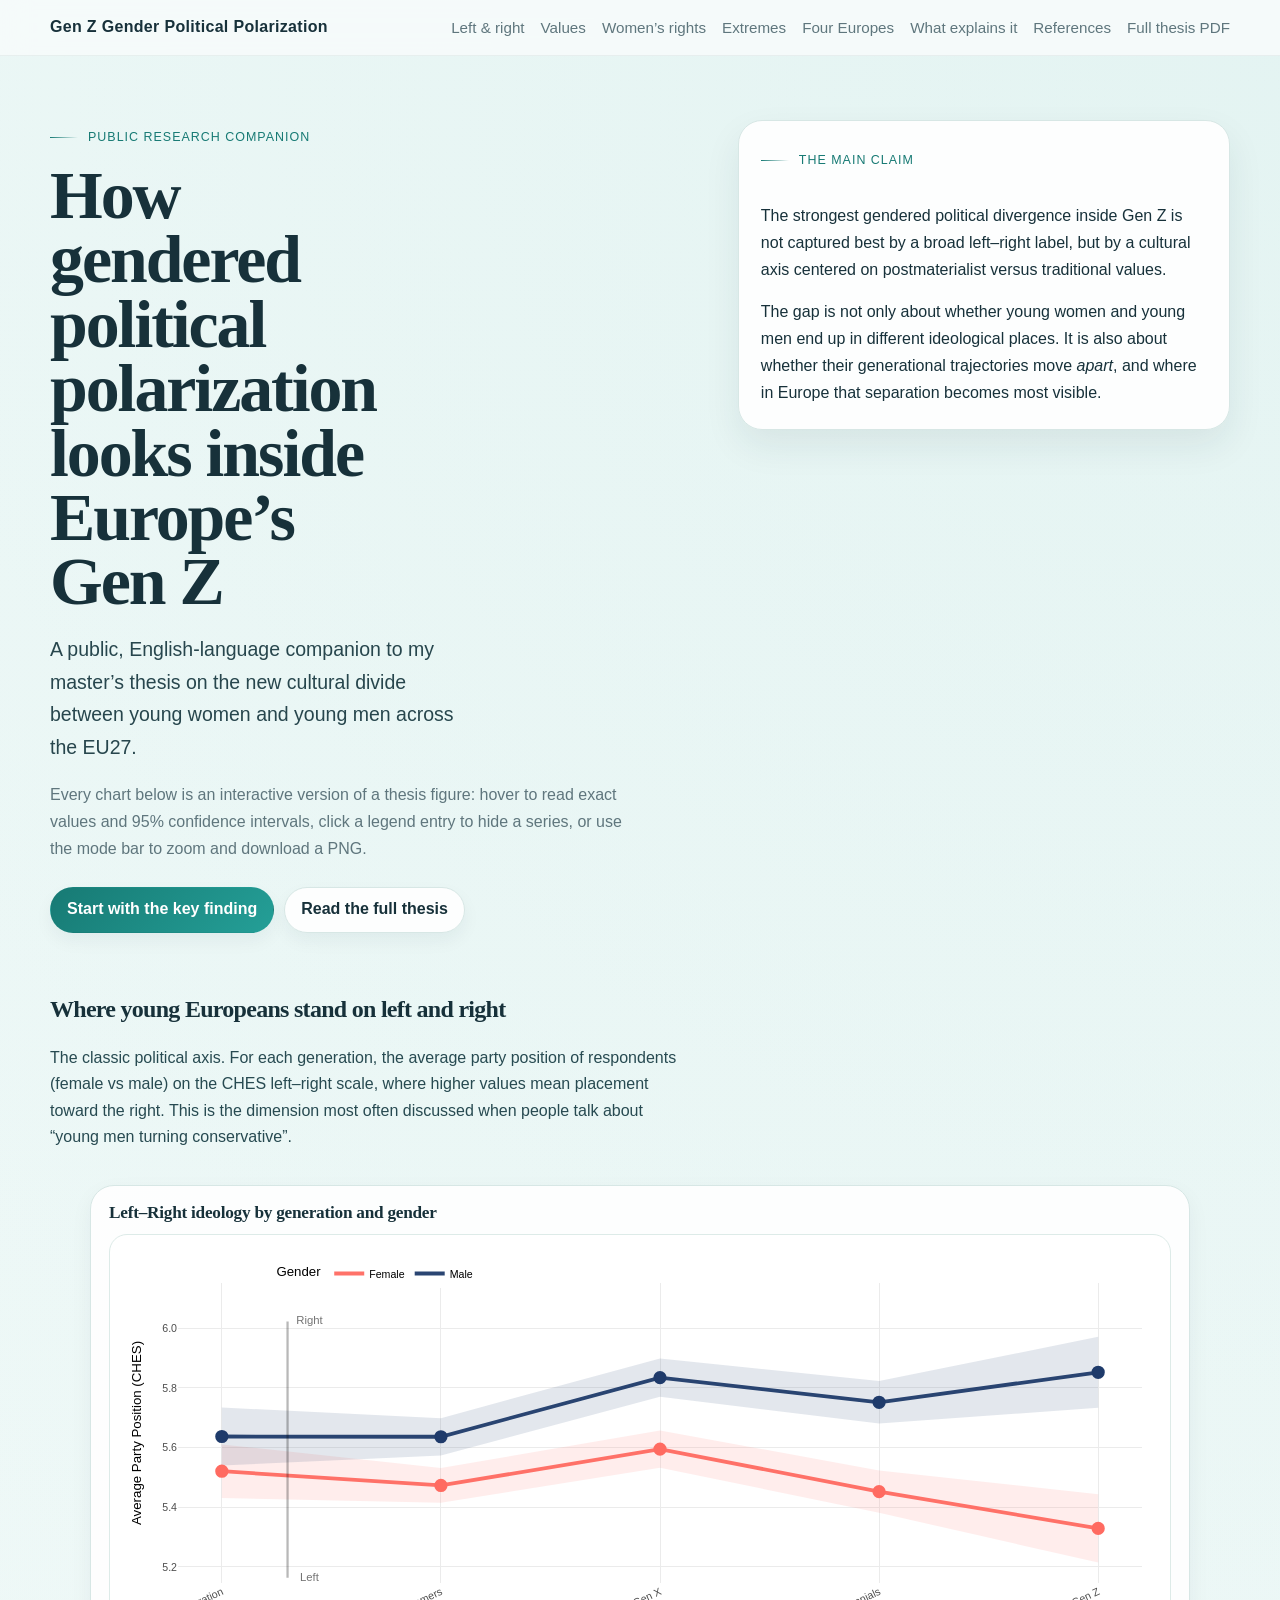
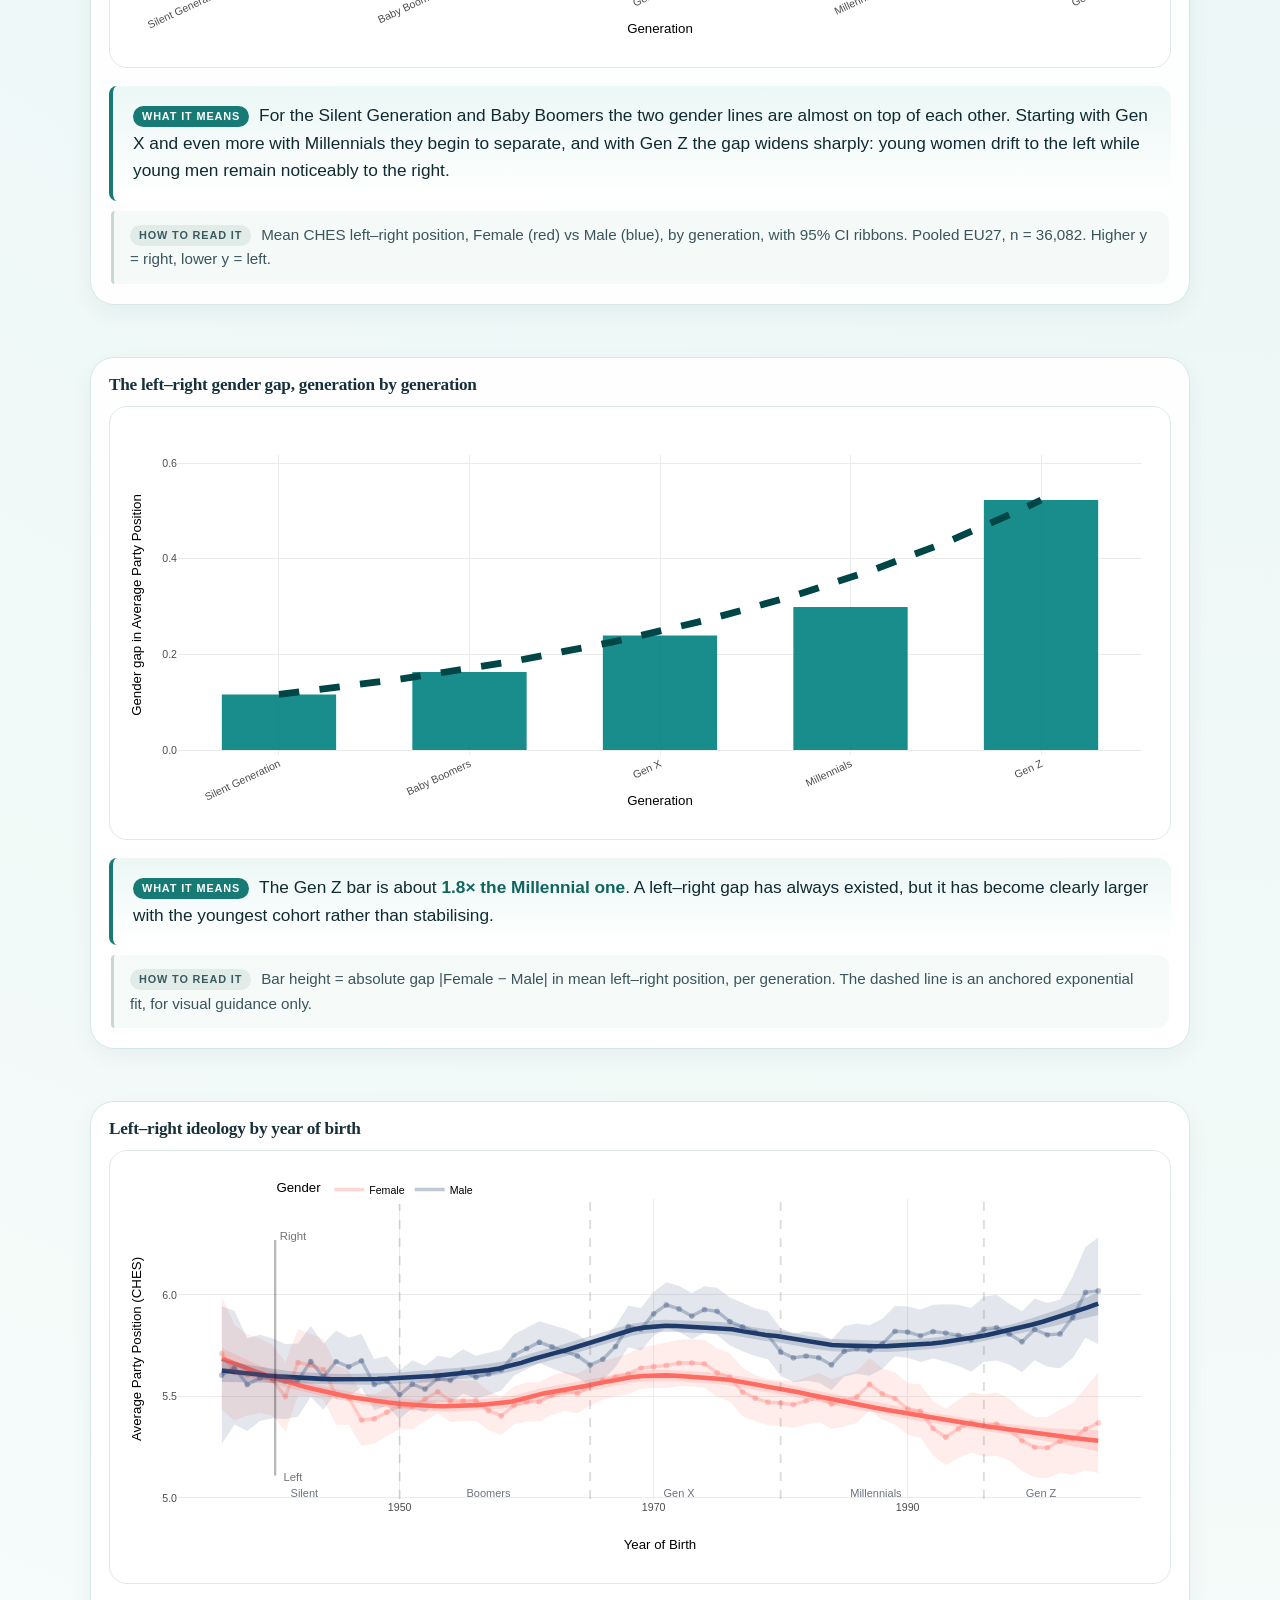
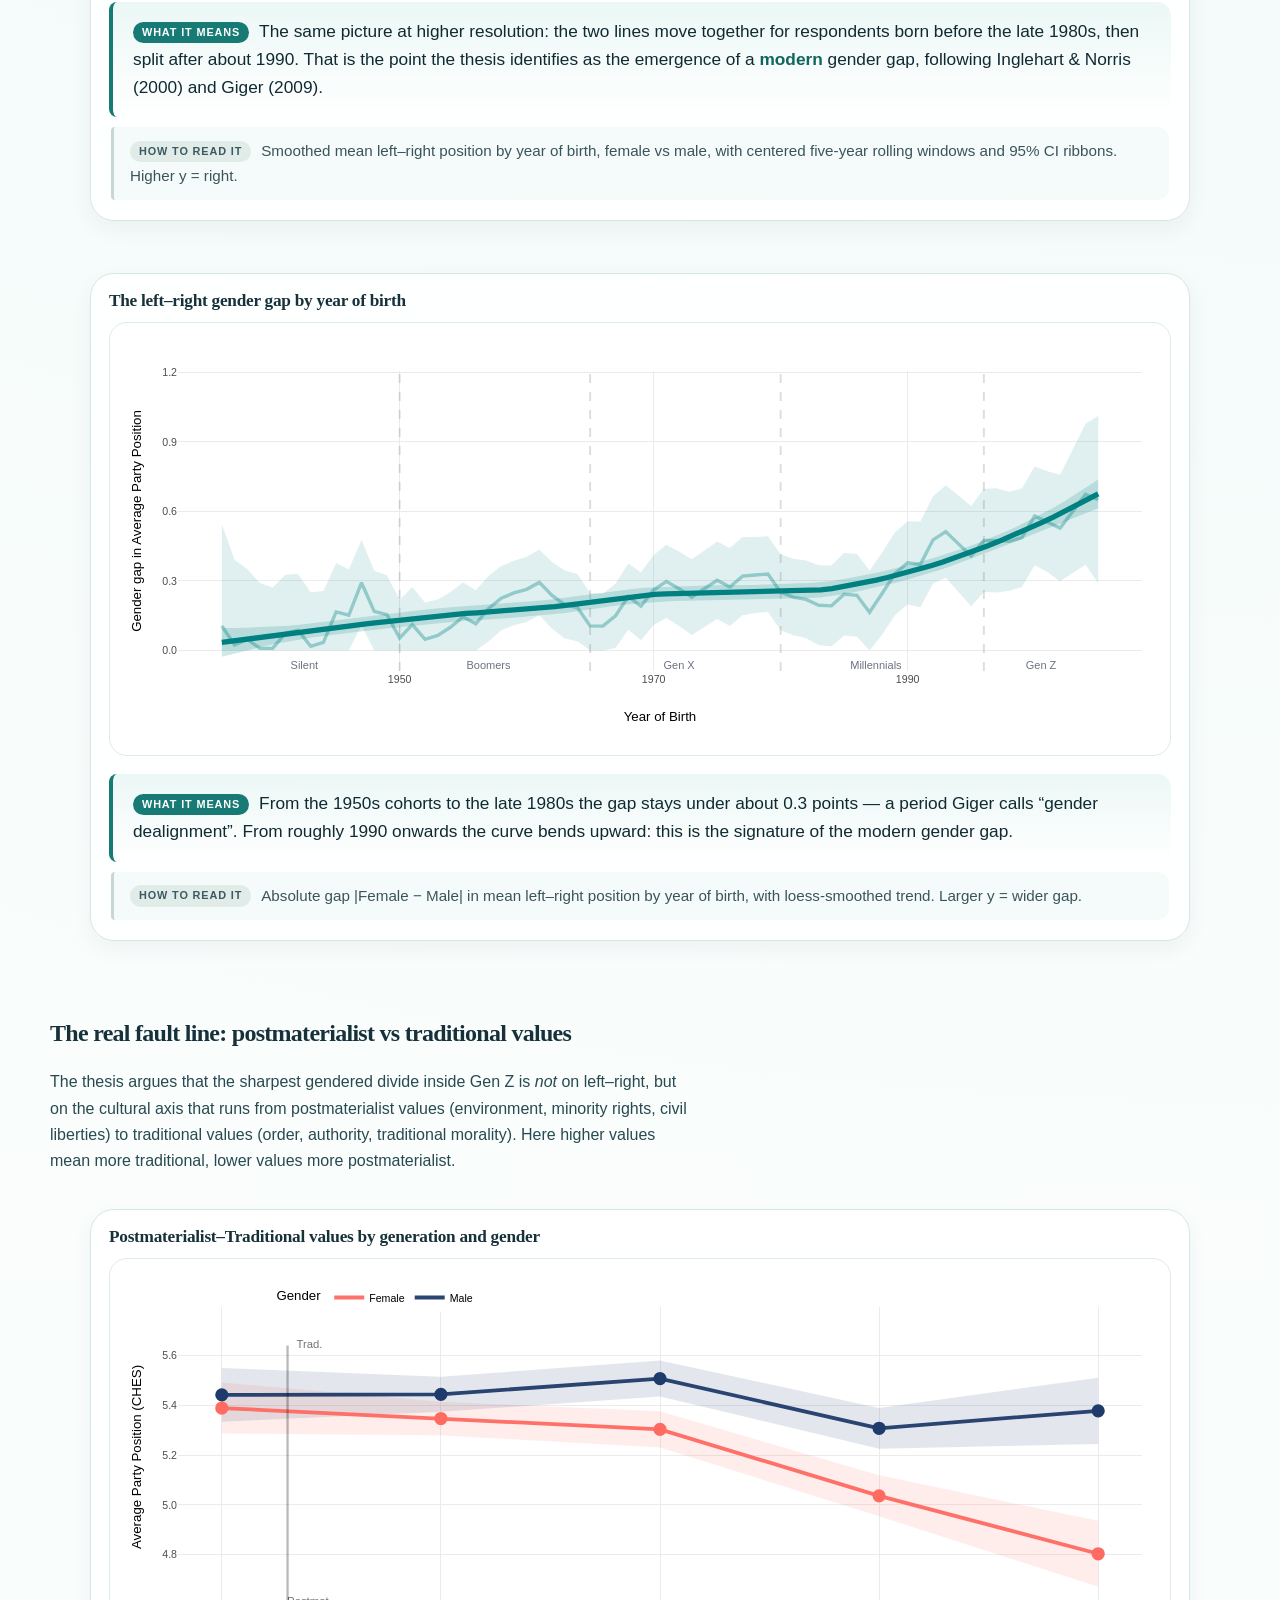
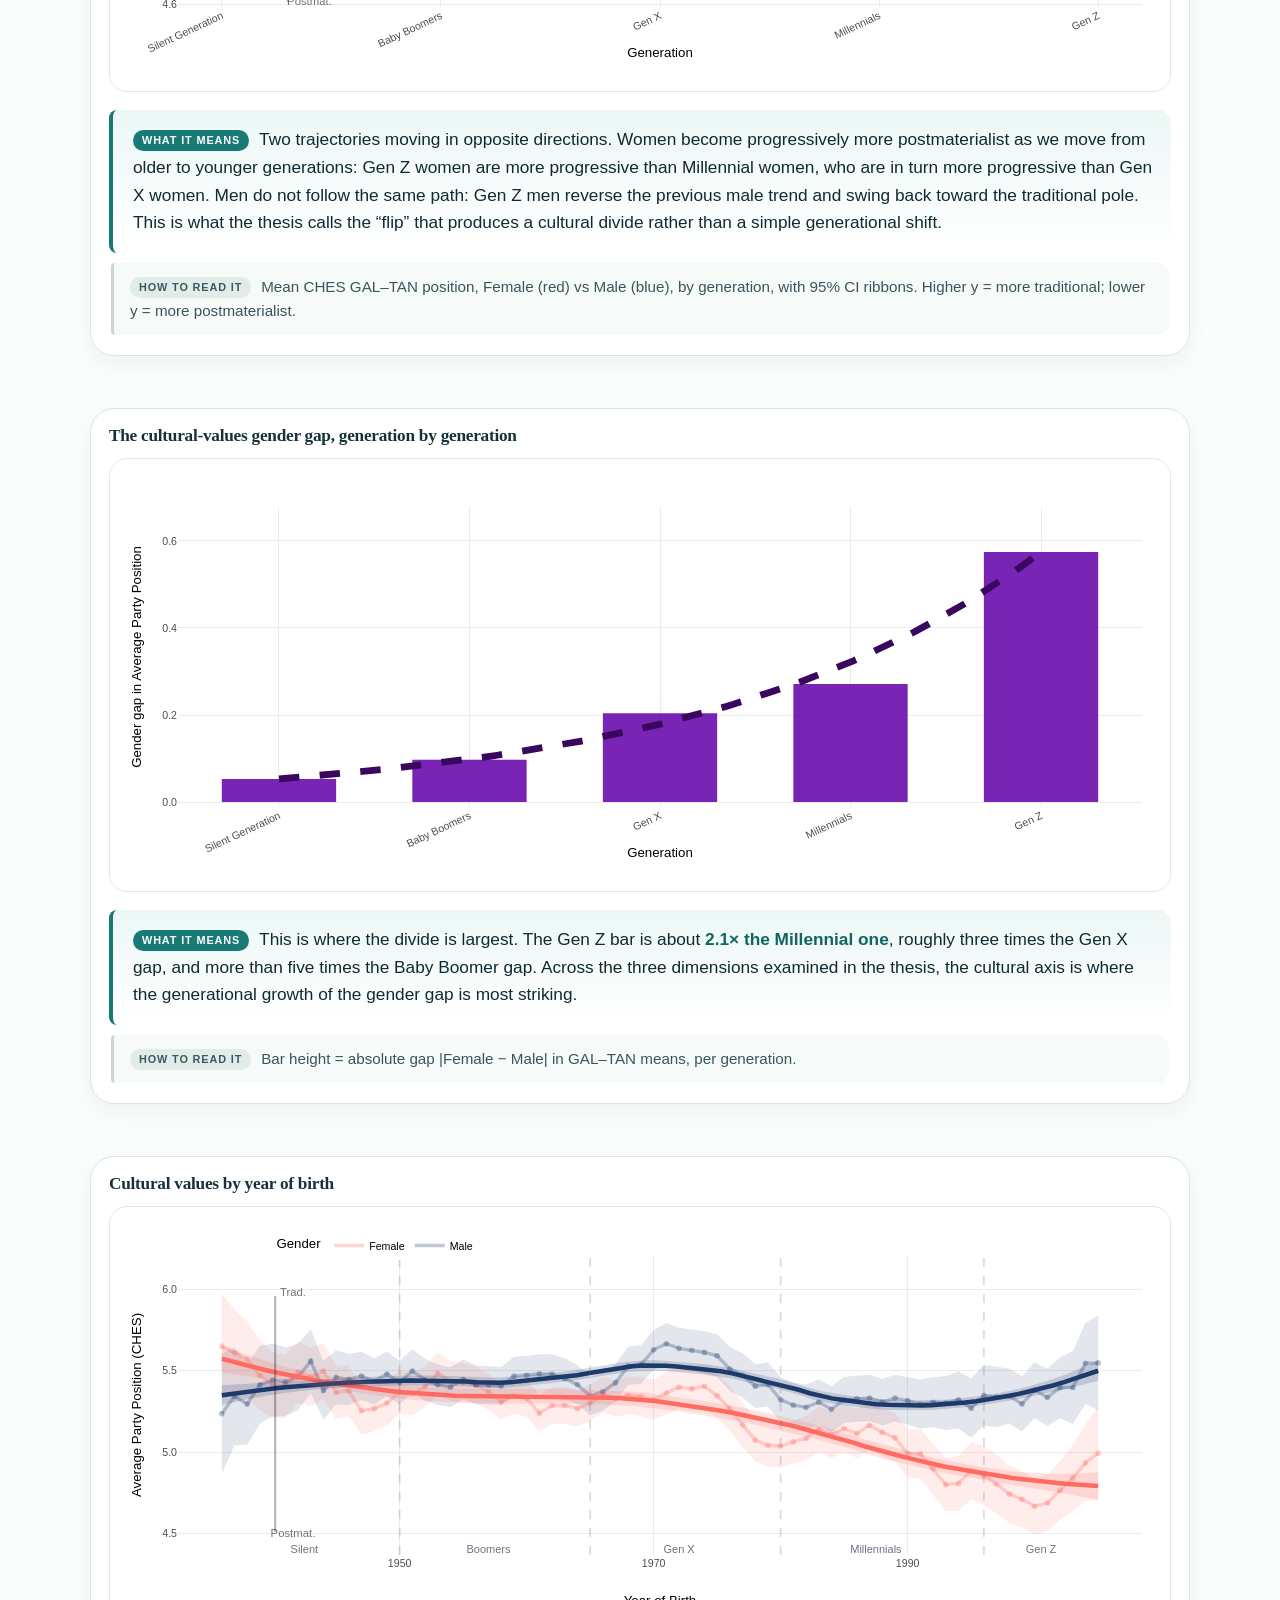
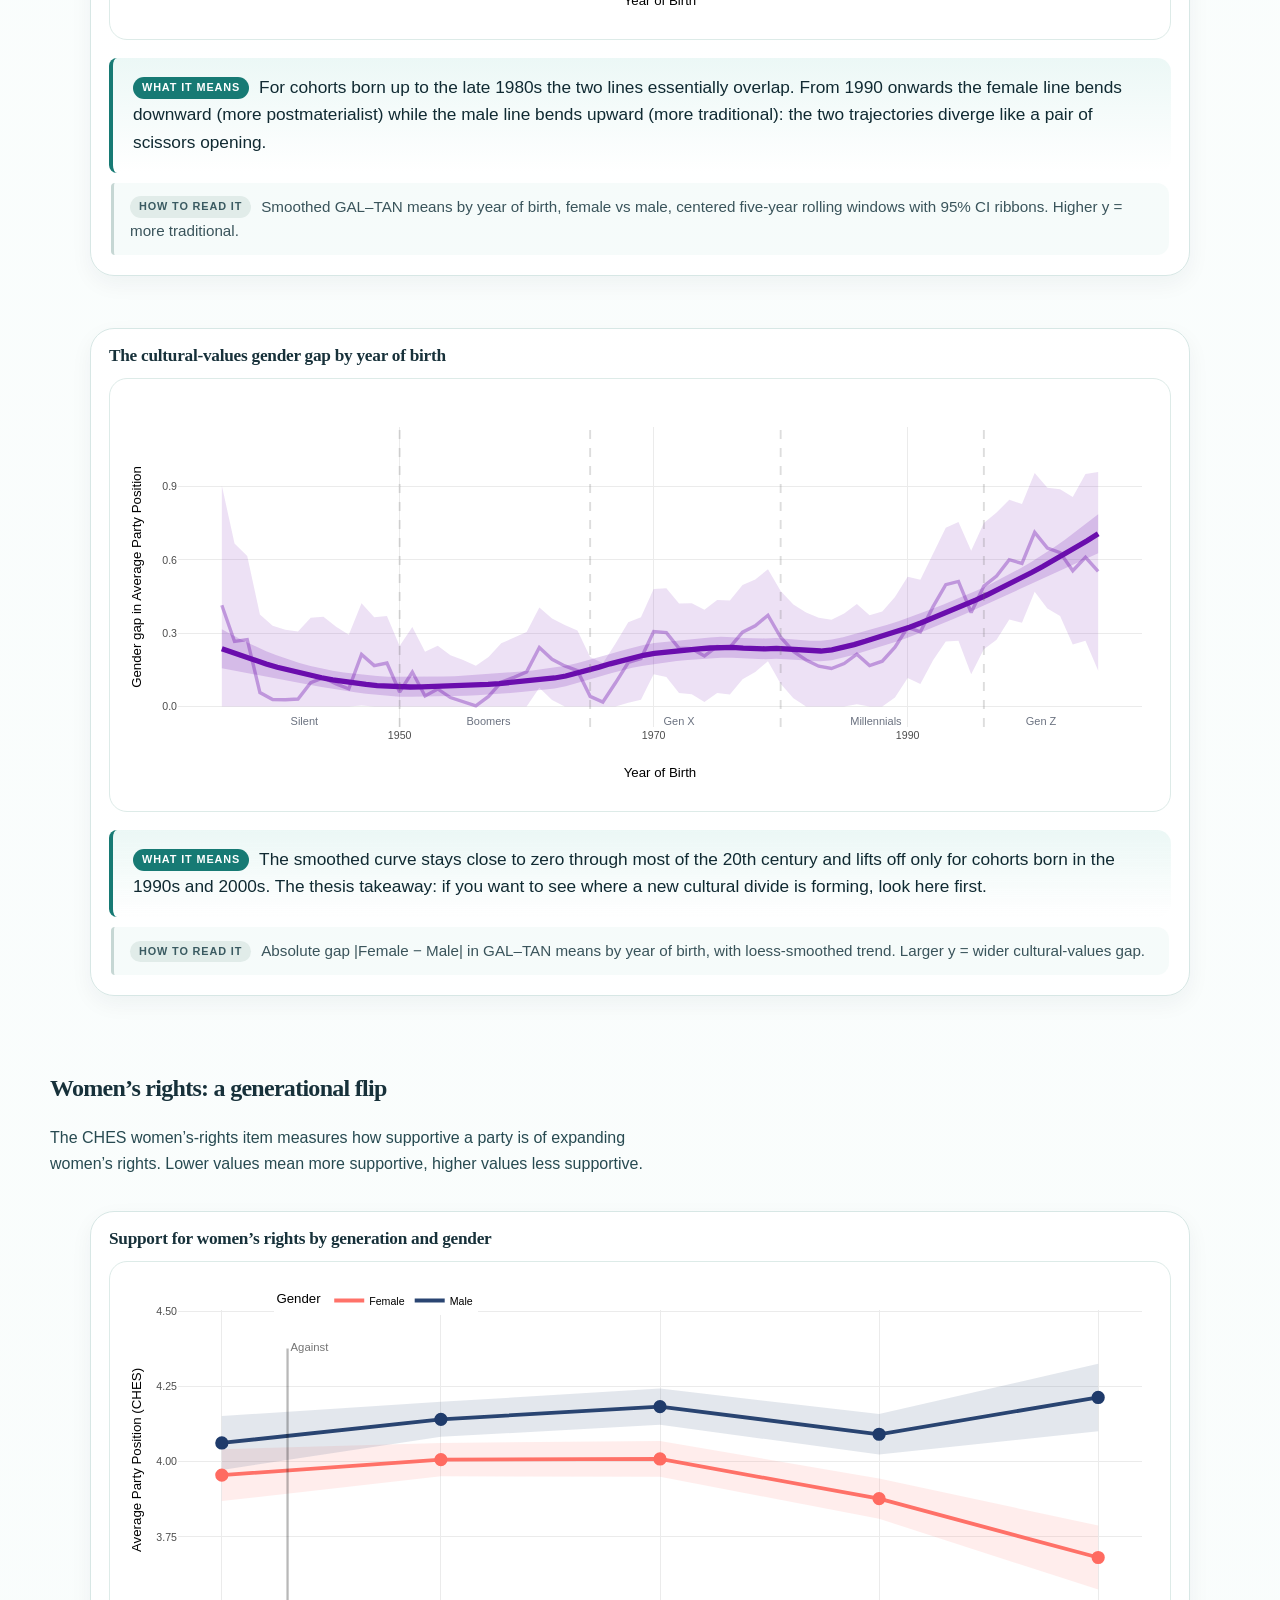
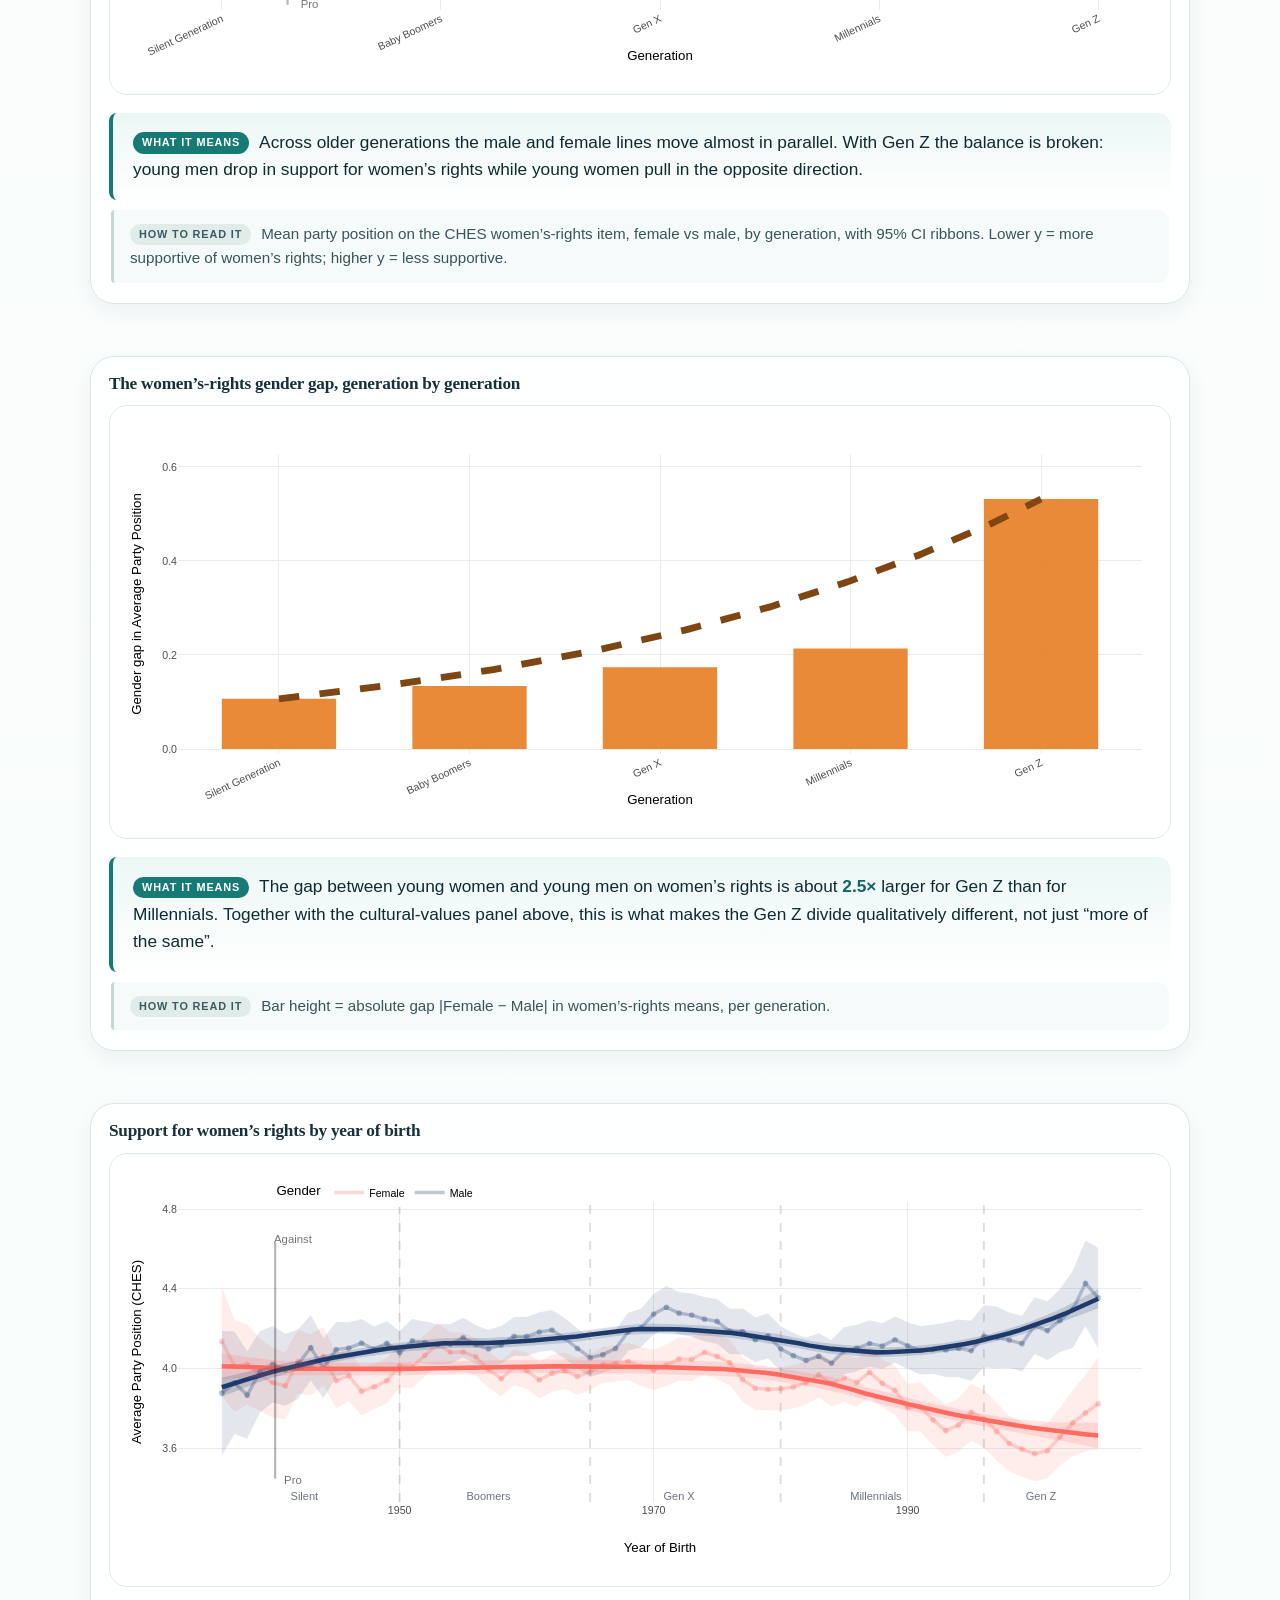
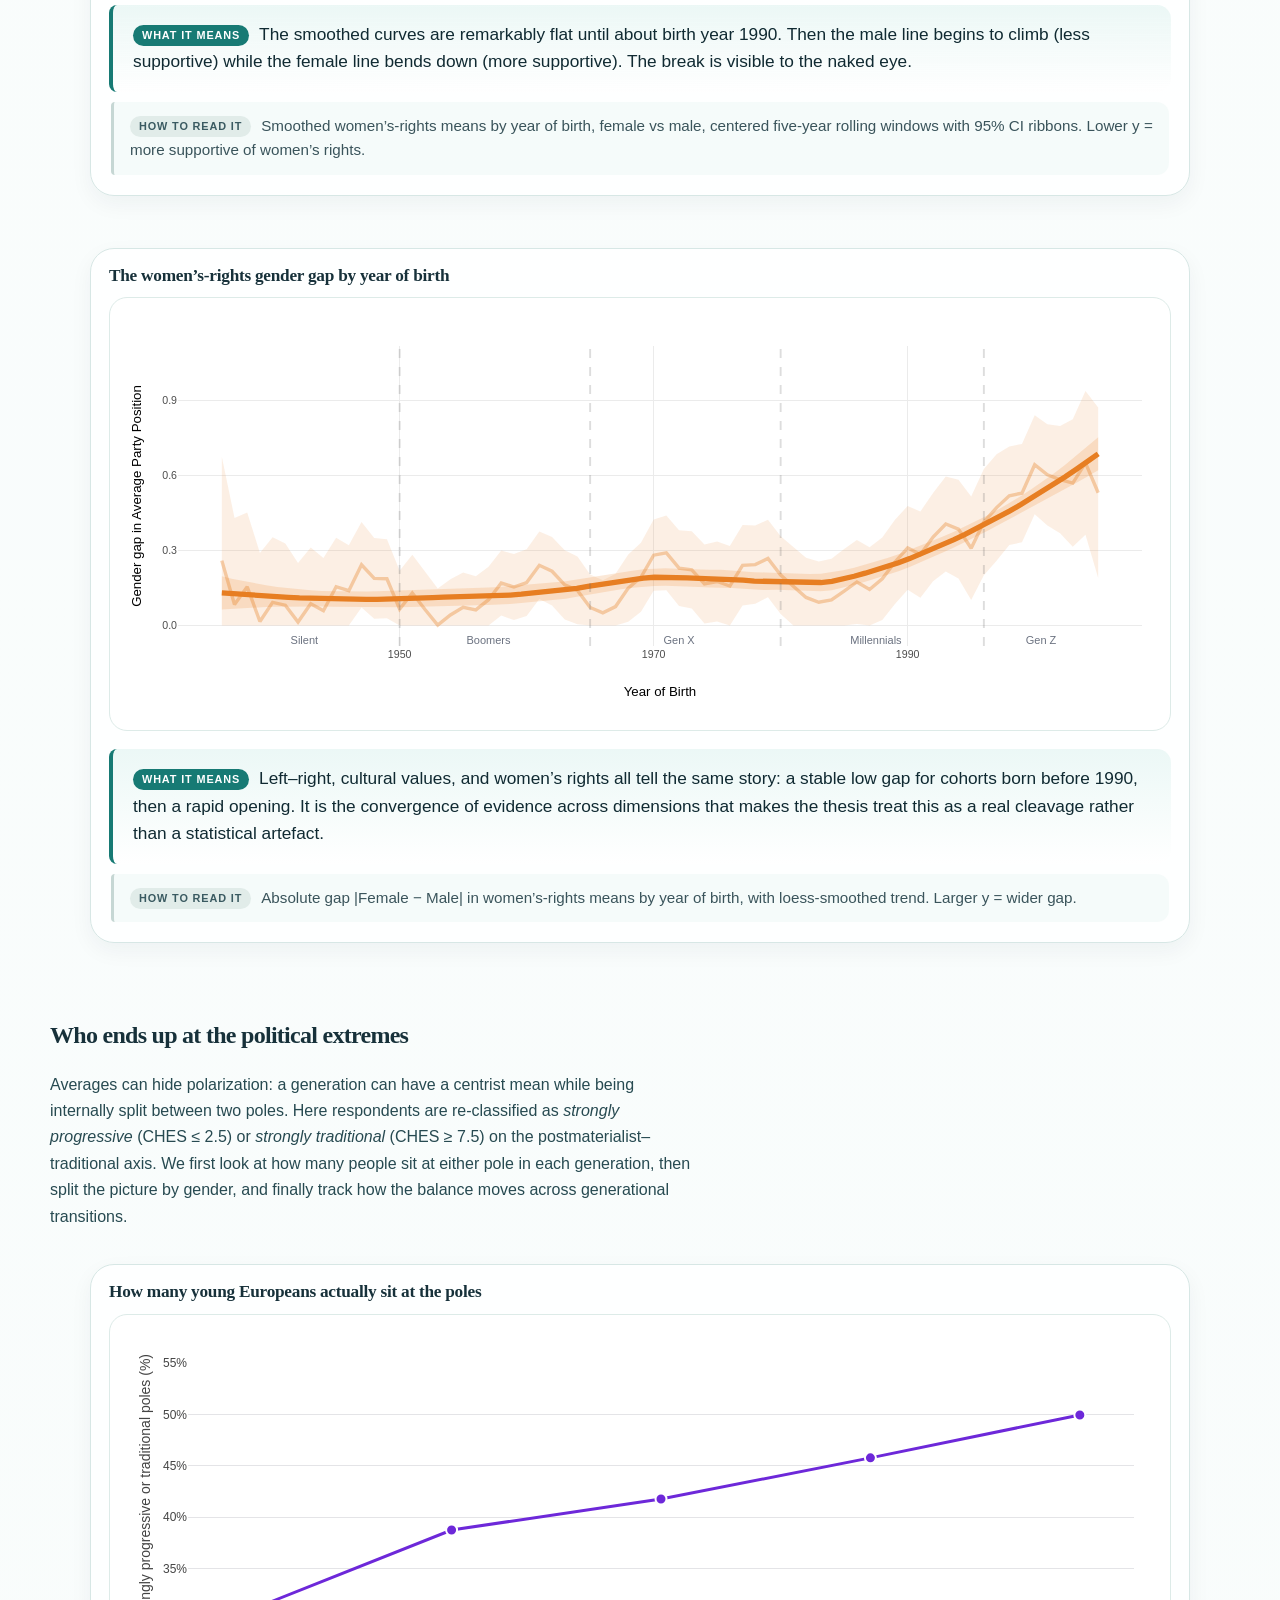
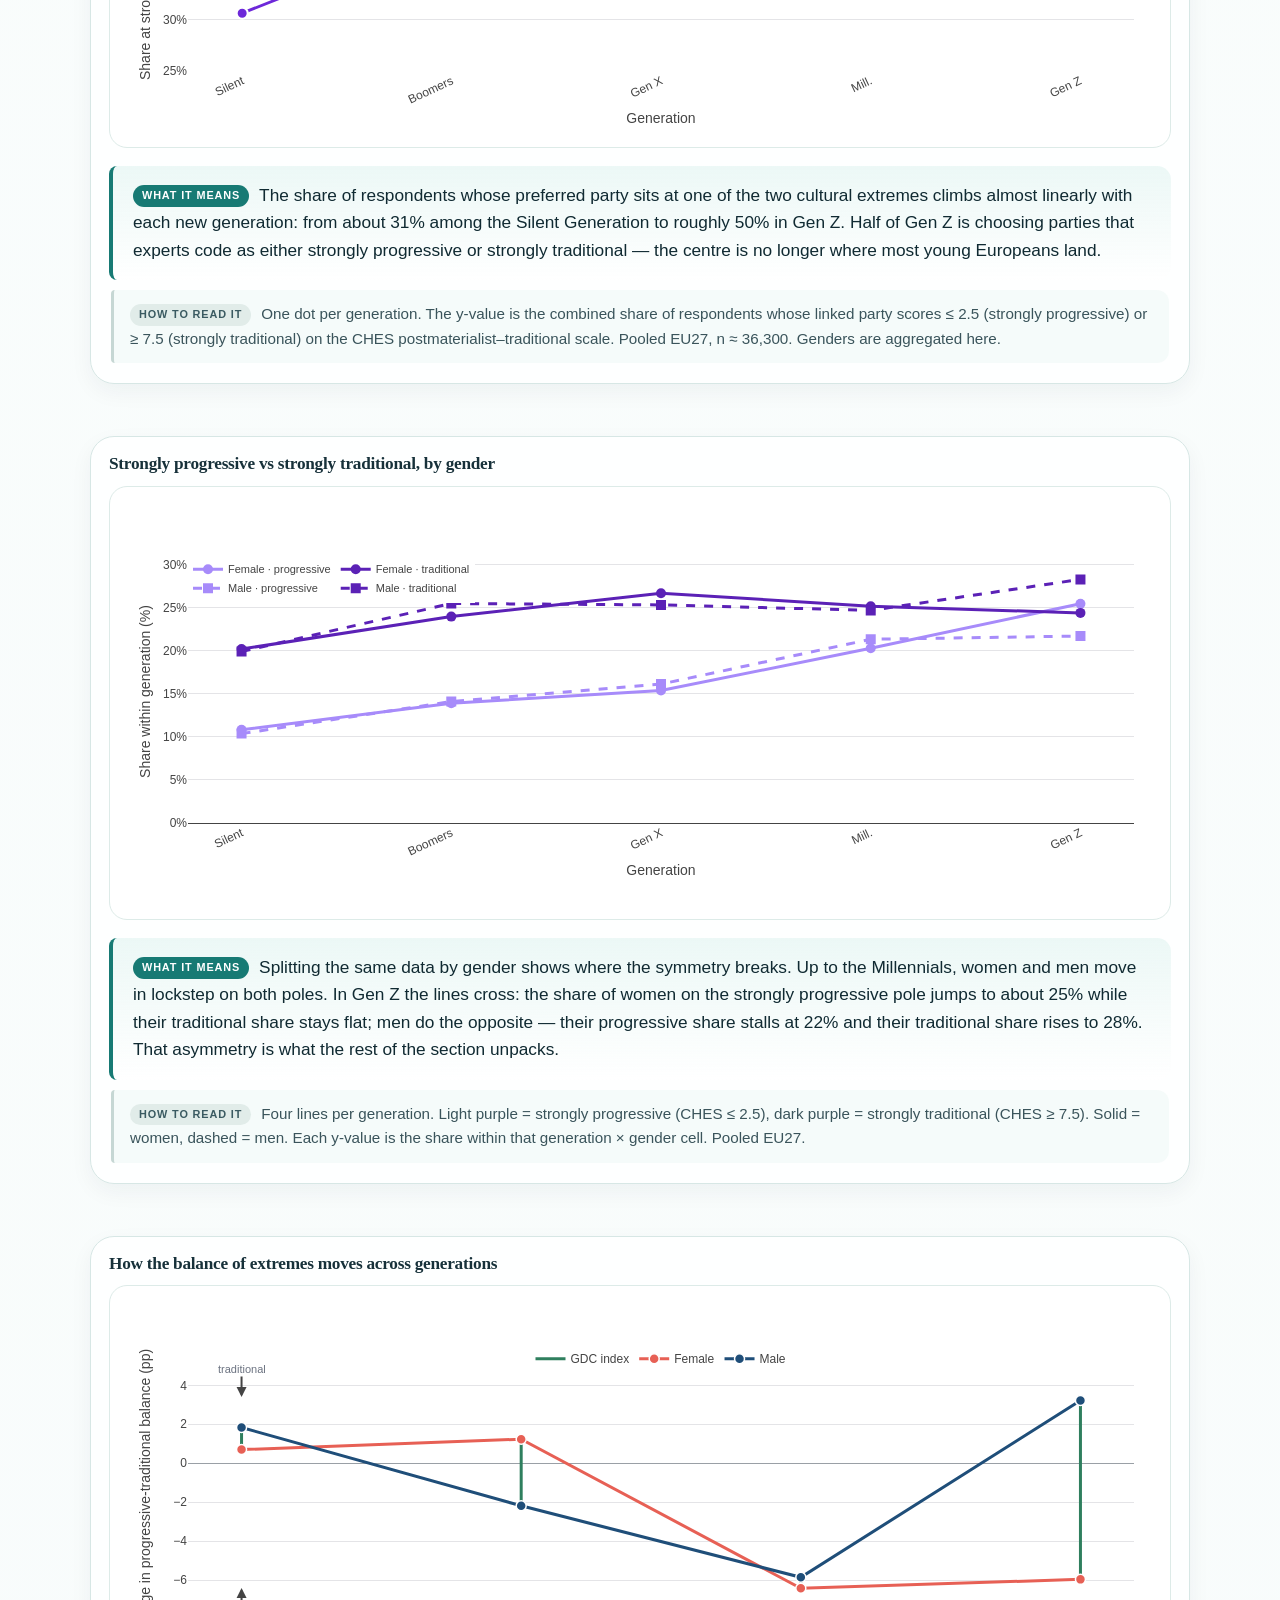
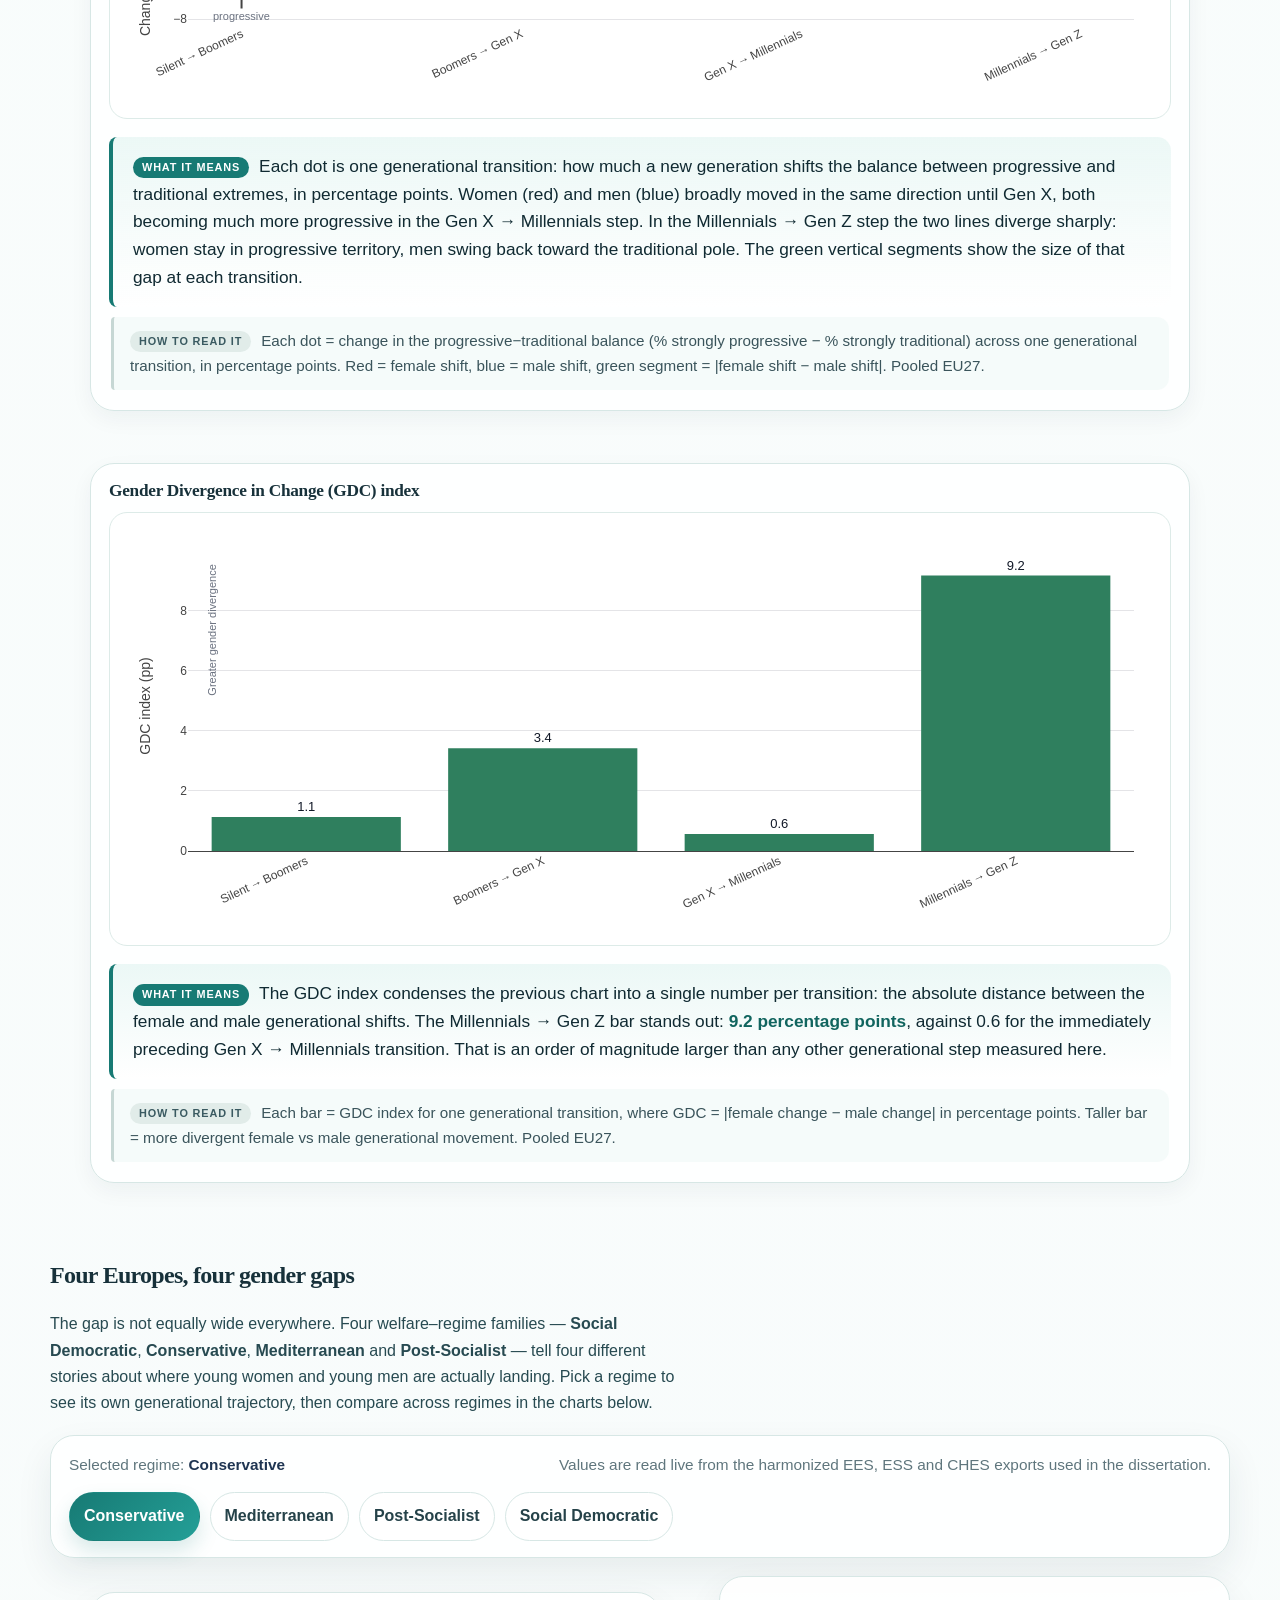
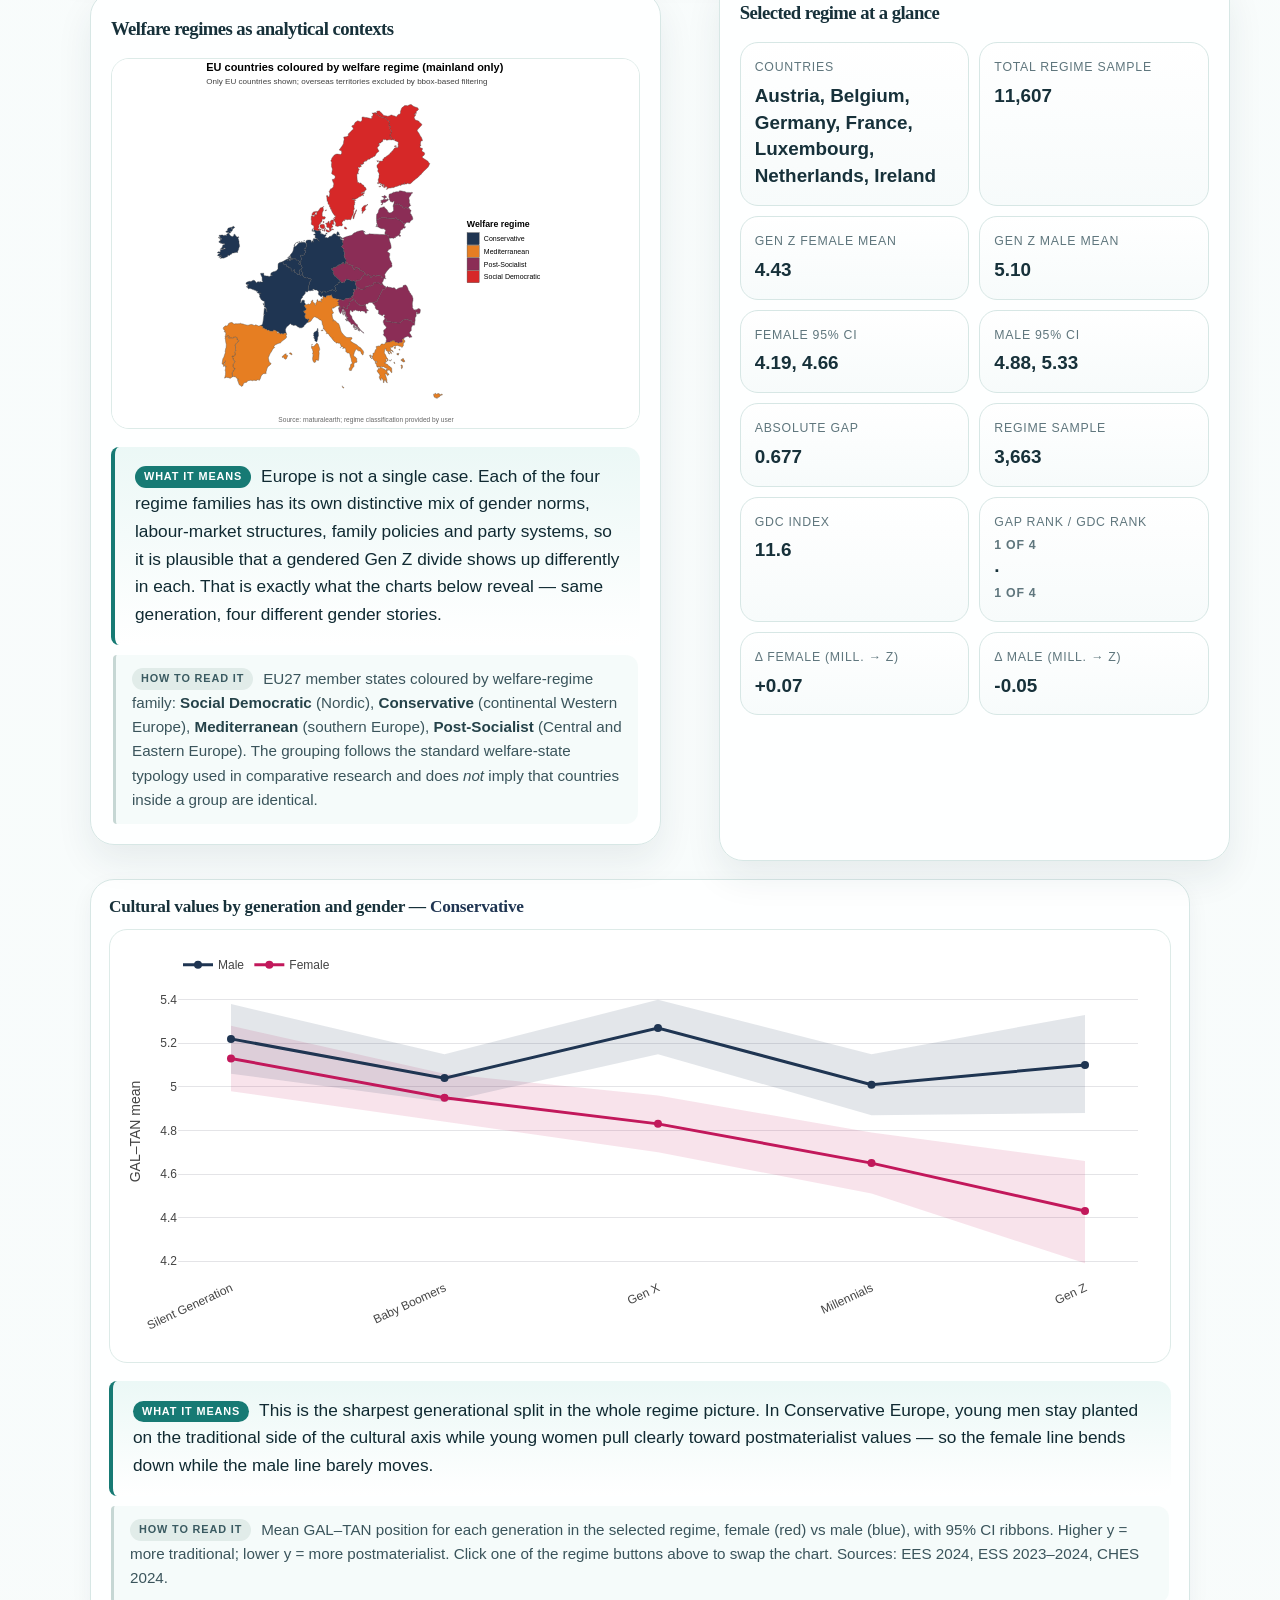
==== index.html @ 540b3a04 "phase 2: add Figures 18-19 (extremes share by generation, by gender); phase 4: replace forest plot w" ====
<!DOCTYPE html>
<html lang="en">
<head>
  <meta charset="UTF-8" />
  <meta name="viewport" content="width=device-width, initial-scale=1.0" />
  <title>Gen Z Gender Political Polarization</title>
  <meta
    name="description"
    content="A public, English-language companion to Simone Ghezzi Colombo's thesis on the new cultural divide between young women and young men in Europe, with interactive figures."
  />
  <meta name="theme-color" content="#177a74" />
  <link rel="stylesheet" href="styles.css" />
</head>
<body>
  <header class="topbar">
    <div class="shell nav">
      <a class="brand" href="#top">Gen Z Gender Political Polarization</a>
      <nav class="navlinks" aria-label="Primary">
        <a href="#left-right">Left &amp; right</a>
        <a href="#values">Values</a>
        <a href="#women">Women&rsquo;s rights</a>
        <a href="#extremes">Extremes</a>
        <a href="#regimes">Four Europes</a>
        <a href="#predictors">What explains it</a>
        <a href="#references">References</a>
        <a href="thesis.pdf" target="_blank" rel="noreferrer">Full thesis PDF</a>
      </nav>
    </div>
  </header>

  <main class="shell" id="top">
    <section class="hero">
      <div>
        <div class="eyebrow">Public research companion</div>
        <h1>How gendered political polarization looks inside Europe&rsquo;s Gen Z</h1>
        <p class="subtitle">
          A public, English-language companion to my master&rsquo;s thesis on the new cultural divide between young women and young men across the EU27.
        </p>
        <p class="hero-copy">
          Every chart below is an interactive version of a thesis figure: hover to read exact values and 95% confidence intervals, click a legend entry to hide a series, or use the mode bar to zoom and download a PNG.
        </p>
        <div class="actions">
          <a class="btn primary" href="#values">Start with the key finding</a>
          <a class="btn" href="thesis.pdf" target="_blank" rel="noreferrer">Read the full thesis</a>
        </div>
      </div>

      <aside class="card">
        <div class="eyebrow">The main claim</div>
        <p>
          The strongest gendered political divergence inside Gen Z is not captured best by a broad left&ndash;right label, but by a cultural axis centered on postmaterialist versus traditional values.
        </p>
        <p>
          The gap is not only about whether young women and young men end up in different ideological places. It is also about whether their generational trajectories move <em>apart</em>, and where in Europe that separation becomes most visible.
        </p>
      </aside>
    </section>

    <section id="left-right">
      <div class="section-head">
        <h2>Where young Europeans stand on left and right</h2>
      </div>
      <p class="section-intro">
        The classic political axis. For each generation, the average party position of respondents (female vs male) on the CHES left&ndash;right scale, where higher values mean placement toward the right. This is the dimension most often discussed when people talk about &ldquo;young men turning conservative&rdquo;.
      </p>

      <div class="chart-stack">
        <figure class="figure-card chart-card">
          <h3>Left&ndash;Right ideology by generation and gender</h3>
          <div class="figure-frame plot-frame" data-interactive data-src="data/interactive/phase1/fig06_lr_by_generation_gender.json">
            <div class="plot-target" role="img" aria-label="Left-right ideology by generation and gender, EU 2024"></div>
            <div class="plot-status">Preparing interactive chart&hellip;</div>
          </div>
          <p class="chart-lede"><span class="chart-label">What it means</span>For the Silent Generation and Baby Boomers the two gender lines are almost on top of each other. Starting with Gen X and even more with Millennials they begin to separate, and with Gen Z the gap widens sharply: young women drift to the left while young men remain noticeably to the right.</p>
          <p class="chart-howto"><span class="chart-label">How to read it</span>Mean CHES left&ndash;right position, Female (red) vs Male (blue), by generation, with 95% CI ribbons. Pooled EU27, n = 36,082. Higher y = right, lower y = left.</p>
        </figure>

        <figure class="figure-card chart-card">
          <h3>The left&ndash;right gender gap, generation by generation</h3>
          <div class="figure-frame plot-frame" data-interactive data-src="data/interactive/phase1/fig07_gap_lr_by_generation.json">
            <div class="plot-target" role="img" aria-label="Absolute gender gap in left-right ideology by generation, EU 2024"></div>
            <div class="plot-status">Preparing interactive chart&hellip;</div>
          </div>
          <p class="chart-lede"><span class="chart-label">What it means</span>The Gen Z bar is about <strong>1.8&times; the Millennial one</strong>. A left&ndash;right gap has always existed, but it has become clearly larger with the youngest cohort rather than stabilising.</p>
          <p class="chart-howto"><span class="chart-label">How to read it</span>Bar height = absolute gap |Female &minus; Male| in mean left&ndash;right position, per generation. The dashed line is an anchored exponential fit, for visual guidance only.</p>
        </figure>

        <figure class="figure-card chart-card">
          <h3>Left&ndash;right ideology by year of birth</h3>
          <div class="figure-frame plot-frame" data-interactive data-src="data/interactive/phase1/fig12_lr_by_year_gender.json">
            <div class="plot-target" role="img" aria-label="Left-right ideology by year of birth and gender, EU 2024"></div>
            <div class="plot-status">Preparing interactive chart&hellip;</div>
          </div>
          <p class="chart-lede"><span class="chart-label">What it means</span>The same picture at higher resolution: the two lines move together for respondents born before the late 1980s, then split after about 1990. That is the point the thesis identifies as the emergence of a <em>modern</em> gender gap, following Inglehart &amp; Norris (2000) and Giger (2009).</p>
          <p class="chart-howto"><span class="chart-label">How to read it</span>Smoothed mean left&ndash;right position by year of birth, female vs male, with centered five-year rolling windows and 95% CI ribbons. Higher y = right.</p>
        </figure>

        <figure class="figure-card chart-card">
          <h3>The left&ndash;right gender gap by year of birth</h3>
          <div class="figure-frame plot-frame" data-interactive data-src="data/interactive/phase1/fig13_gap_lr_by_year.json">
            <div class="plot-target" role="img" aria-label="Absolute gender gap in left-right ideology by year of birth, EU 2024"></div>
            <div class="plot-status">Preparing interactive chart&hellip;</div>
          </div>
          <p class="chart-lede"><span class="chart-label">What it means</span>From the 1950s cohorts to the late 1980s the gap stays under about 0.3 points &mdash; a period Giger calls &ldquo;gender dealignment&rdquo;. From roughly 1990 onwards the curve bends upward: this is the signature of the modern gender gap.</p>
          <p class="chart-howto"><span class="chart-label">How to read it</span>Absolute gap |Female &minus; Male| in mean left&ndash;right position by year of birth, with loess-smoothed trend. Larger y = wider gap.</p>
        </figure>
      </div>
    </section>

    <section id="values">
      <div class="section-head">
        <h2>The real fault line: postmaterialist vs traditional values</h2>
      </div>
      <p class="section-intro">
        The thesis argues that the sharpest gendered divide inside Gen Z is <em>not</em> on left&ndash;right, but on the cultural axis that runs from postmaterialist values (environment, minority rights, civil liberties) to traditional values (order, authority, traditional morality). Here higher values mean more traditional, lower values more postmaterialist.
      </p>

      <div class="chart-stack">
        <figure class="figure-card chart-card">
          <h3>Postmaterialist&ndash;Traditional values by generation and gender</h3>
          <div class="figure-frame plot-frame" data-interactive data-src="data/interactive/phase1/fig10_galtan_by_generation_gender.json">
            <div class="plot-target" role="img" aria-label="Postmaterialist-traditional values by generation and gender, EU 2024"></div>
            <div class="plot-status">Preparing interactive chart&hellip;</div>
          </div>
          <p class="chart-lede"><span class="chart-label">What it means</span>Two trajectories moving in opposite directions. Women become progressively more postmaterialist as we move from older to younger generations: Gen Z women are more progressive than Millennial women, who are in turn more progressive than Gen X women. Men do not follow the same path: Gen Z men reverse the previous male trend and swing back toward the traditional pole. This is what the thesis calls the &ldquo;flip&rdquo; that produces a cultural divide rather than a simple generational shift.</p>
          <p class="chart-howto"><span class="chart-label">How to read it</span>Mean CHES GAL&ndash;TAN position, Female (red) vs Male (blue), by generation, with 95% CI ribbons. Higher y = more traditional; lower y = more postmaterialist.</p>
        </figure>

        <figure class="figure-card chart-card">
          <h3>The cultural-values gender gap, generation by generation</h3>
          <div class="figure-frame plot-frame" data-interactive data-src="data/interactive/phase1/fig11_gap_galtan_by_generation.json">
            <div class="plot-target" role="img" aria-label="Absolute gender gap in postmaterialist-traditional values by generation, EU 2024"></div>
            <div class="plot-status">Preparing interactive chart&hellip;</div>
          </div>
          <p class="chart-lede"><span class="chart-label">What it means</span>This is where the divide is largest. The Gen Z bar is about <strong>2.1&times; the Millennial one</strong>, roughly three times the Gen X gap, and more than five times the Baby Boomer gap. Across the three dimensions examined in the thesis, the cultural axis is where the generational growth of the gender gap is most striking.</p>
          <p class="chart-howto"><span class="chart-label">How to read it</span>Bar height = absolute gap |Female &minus; Male| in GAL&ndash;TAN means, per generation.</p>
        </figure>

        <figure class="figure-card chart-card">
          <h3>Cultural values by year of birth</h3>
          <div class="figure-frame plot-frame" data-interactive data-src="data/interactive/phase1/fig14_galtan_by_year_gender.json">
            <div class="plot-target" role="img" aria-label="Postmaterialist-traditional values by year of birth and gender, EU 2024"></div>
            <div class="plot-status">Preparing interactive chart&hellip;</div>
          </div>
          <p class="chart-lede"><span class="chart-label">What it means</span>For cohorts born up to the late 1980s the two lines essentially overlap. From 1990 onwards the female line bends downward (more postmaterialist) while the male line bends upward (more traditional): the two trajectories diverge like a pair of scissors opening.</p>
          <p class="chart-howto"><span class="chart-label">How to read it</span>Smoothed GAL&ndash;TAN means by year of birth, female vs male, centered five-year rolling windows with 95% CI ribbons. Higher y = more traditional.</p>
        </figure>

        <figure class="figure-card chart-card">
          <h3>The cultural-values gender gap by year of birth</h3>
          <div class="figure-frame plot-frame" data-interactive data-src="data/interactive/phase1/fig15_gap_galtan_by_year.json">
            <div class="plot-target" role="img" aria-label="Absolute gender gap in postmaterialist-traditional values by year of birth, EU 2024"></div>
            <div class="plot-status">Preparing interactive chart&hellip;</div>
          </div>
          <p class="chart-lede"><span class="chart-label">What it means</span>The smoothed curve stays close to zero through most of the 20th century and lifts off only for cohorts born in the 1990s and 2000s. The thesis takeaway: if you want to see where a new cultural divide is forming, look here first.</p>
          <p class="chart-howto"><span class="chart-label">How to read it</span>Absolute gap |Female &minus; Male| in GAL&ndash;TAN means by year of birth, with loess-smoothed trend. Larger y = wider cultural-values gap.</p>
        </figure>
      </div>
    </section>

    <section id="women">
      <div class="section-head">
        <h2>Women&rsquo;s rights: a generational flip</h2>
      </div>
      <p class="section-intro">
        The CHES women&rsquo;s-rights item measures how supportive a party is of expanding women&rsquo;s rights. Lower values mean more supportive, higher values less supportive.
      </p>

      <div class="chart-stack">
        <figure class="figure-card chart-card">
          <h3>Support for women&rsquo;s rights by generation and gender</h3>
          <div class="figure-frame plot-frame" data-interactive data-src="data/interactive/phase1/fig08_wr_by_generation_gender.json">
            <div class="plot-target" role="img" aria-label="Support for women's rights by generation and gender, EU 2024"></div>
            <div class="plot-status">Preparing interactive chart&hellip;</div>
          </div>
          <p class="chart-lede"><span class="chart-label">What it means</span>Across older generations the male and female lines move almost in parallel. With Gen Z the balance is broken: young men drop in support for women&rsquo;s rights while young women pull in the opposite direction.</p>
          <p class="chart-howto"><span class="chart-label">How to read it</span>Mean party position on the CHES women&rsquo;s-rights item, female vs male, by generation, with 95% CI ribbons. Lower y = more supportive of women&rsquo;s rights; higher y = less supportive.</p>
        </figure>

        <figure class="figure-card chart-card">
          <h3>The women&rsquo;s-rights gender gap, generation by generation</h3>
          <div class="figure-frame plot-frame" data-interactive data-src="data/interactive/phase1/fig09_gap_wr_by_generation.json">
            <div class="plot-target" role="img" aria-label="Absolute gender gap in support for women's rights by generation, EU 2024"></div>
            <div class="plot-status">Preparing interactive chart&hellip;</div>
          </div>
          <p class="chart-lede"><span class="chart-label">What it means</span>The gap between young women and young men on women&rsquo;s rights is about <strong>2.5&times;</strong> larger for Gen Z than for Millennials. Together with the cultural-values panel above, this is what makes the Gen Z divide qualitatively different, not just &ldquo;more of the same&rdquo;.</p>
          <p class="chart-howto"><span class="chart-label">How to read it</span>Bar height = absolute gap |Female &minus; Male| in women&rsquo;s-rights means, per generation.</p>
        </figure>

        <figure class="figure-card chart-card">
          <h3>Support for women&rsquo;s rights by year of birth</h3>
          <div class="figure-frame plot-frame" data-interactive data-src="data/interactive/phase1/fig16_wr_by_year_gender.json">
            <div class="plot-target" role="img" aria-label="Support for women's rights by year of birth and gender, EU 2024"></div>
            <div class="plot-status">Preparing interactive chart&hellip;</div>
          </div>
          <p class="chart-lede"><span class="chart-label">What it means</span>The smoothed curves are remarkably flat until about birth year 1990. Then the male line begins to climb (less supportive) while the female line bends down (more supportive). The break is visible to the naked eye.</p>
          <p class="chart-howto"><span class="chart-label">How to read it</span>Smoothed women&rsquo;s-rights means by year of birth, female vs male, centered five-year rolling windows with 95% CI ribbons. Lower y = more supportive of women&rsquo;s rights.</p>
        </figure>

        <figure class="figure-card chart-card">
          <h3>The women&rsquo;s-rights gender gap by year of birth</h3>
          <div class="figure-frame plot-frame" data-interactive data-src="data/interactive/phase1/fig17_gap_wr_by_year.json">
            <div class="plot-target" role="img" aria-label="Absolute gender gap in support for women's rights by year of birth, EU 2024"></div>
            <div class="plot-status">Preparing interactive chart&hellip;</div>
          </div>
          <p class="chart-lede"><span class="chart-label">What it means</span>Left&ndash;right, cultural values, and women&rsquo;s rights all tell the same story: a stable low gap for cohorts born before 1990, then a rapid opening. It is the convergence of evidence across dimensions that makes the thesis treat this as a real cleavage rather than a statistical artefact.</p>
          <p class="chart-howto"><span class="chart-label">How to read it</span>Absolute gap |Female &minus; Male| in women&rsquo;s-rights means by year of birth, with loess-smoothed trend. Larger y = wider gap.</p>
        </figure>
      </div>
    </section>

    <section id="extremes">
      <div class="section-head">
        <h2>Who ends up at the political extremes</h2>
      </div>
      <p class="section-intro">
        Averages can hide polarization: a generation can have a centrist mean while being internally split between two poles. Here respondents are re-classified as <em>strongly progressive</em> (CHES &le; 2.5) or <em>strongly traditional</em> (CHES &ge; 7.5) on the postmaterialist&ndash;traditional axis. We first look at how many people sit at either pole in each generation, then split the picture by gender, and finally track how the balance moves across generational transitions.
      </p>

      <div class="chart-stack">
        <figure class="figure-card chart-card">
          <h3>How many young Europeans actually sit at the poles</h3>
          <div class="figure-frame plot-frame" data-interactive data-src="data/interactive/phase2/fig18_combined_extremes_by_generation.json">
            <div class="plot-target" role="img" aria-label="Combined share of strongly progressive or strongly traditional respondents by generation, EU 2024"></div>
            <div class="plot-status">Preparing interactive chart&hellip;</div>
          </div>
          <p class="chart-lede"><span class="chart-label">What it means</span>The share of respondents whose preferred party sits at one of the two cultural extremes climbs almost linearly with each new generation: from about 31% among the Silent Generation to roughly 50% in Gen Z. Half of Gen Z is choosing parties that experts code as either strongly progressive or strongly traditional &mdash; the centre is no longer where most young Europeans land.</p>
          <p class="chart-howto"><span class="chart-label">How to read it</span>One dot per generation. The y-value is the combined share of respondents whose linked party scores &le; 2.5 (strongly progressive) or &ge; 7.5 (strongly traditional) on the CHES postmaterialist&ndash;traditional scale. Pooled EU27, n &asymp; 36,300. Genders are aggregated here.</p>
        </figure>

        <figure class="figure-card chart-card">
          <h3>Strongly progressive vs strongly traditional, by gender</h3>
          <div class="figure-frame plot-frame" data-interactive data-src="data/interactive/phase2/fig19_extremes_by_gender_generation.json">
            <div class="plot-target" role="img" aria-label="Share of strongly progressive vs strongly traditional respondents by gender and generation, EU 2024"></div>
            <div class="plot-status">Preparing interactive chart&hellip;</div>
          </div>
          <p class="chart-lede"><span class="chart-label">What it means</span>Splitting the same data by gender shows where the symmetry breaks. Up to the Millennials, women and men move in lockstep on both poles. In Gen Z the lines cross: the share of women on the strongly progressive pole jumps to about 25% while their traditional share stays flat; men do the opposite &mdash; their progressive share stalls at 22% and their traditional share rises to 28%. That asymmetry is what the rest of the section unpacks.</p>
          <p class="chart-howto"><span class="chart-label">How to read it</span>Four lines per generation. Light purple = strongly progressive (CHES &le; 2.5), dark purple = strongly traditional (CHES &ge; 7.5). Solid = women, dashed = men. Each y-value is the share within that generation &times; gender cell. Pooled EU27.</p>
        </figure>

        <figure class="figure-card chart-card">
          <h3>How the balance of extremes moves across generations</h3>
          <div class="figure-frame plot-frame" data-interactive data-src="data/interactive/phase2/fig_f1_transitions_by_gender.json">
            <div class="plot-target" role="img" aria-label="Change in progressive vs traditional balance across generational transitions, by gender"></div>
            <div class="plot-status">Preparing interactive chart&hellip;</div>
          </div>
          <p class="chart-lede"><span class="chart-label">What it means</span>Each dot is one generational transition: how much a new generation shifts the balance between progressive and traditional extremes, in percentage points. Women (red) and men (blue) broadly moved in the same direction until Gen X, both becoming much more progressive in the Gen X &rarr; Millennials step. In the Millennials &rarr; Gen Z step the two lines diverge sharply: women stay in progressive territory, men swing back toward the traditional pole. The green vertical segments show the size of that gap at each transition.</p>
          <p class="chart-howto"><span class="chart-label">How to read it</span>Each dot = change in the progressive&minus;traditional balance (% strongly progressive &minus; % strongly traditional) across one generational transition, in percentage points. Red = female shift, blue = male shift, green segment = |female shift &minus; male shift|. Pooled EU27.</p>
        </figure>

        <figure class="figure-card chart-card">
          <h3>Gender Divergence in Change (GDC) index</h3>
          <div class="figure-frame plot-frame" data-interactive data-src="data/interactive/phase2/fig_f2_gdc_index_transitions.json">
            <div class="plot-target" role="img" aria-label="GDC index across generational transitions, bar chart"></div>
            <div class="plot-status">Preparing interactive chart&hellip;</div>
          </div>
          <p class="chart-lede"><span class="chart-label">What it means</span>The GDC index condenses the previous chart into a single number per transition: the absolute distance between the female and male generational shifts. The Millennials &rarr; Gen Z bar stands out: <strong>9.2 percentage points</strong>, against 0.6 for the immediately preceding Gen X &rarr; Millennials transition. That is an order of magnitude larger than any other generational step measured here.</p>
          <p class="chart-howto"><span class="chart-label">How to read it</span>Each bar = GDC index for one generational transition, where GDC = |female change &minus; male change| in percentage points. Taller bar = more divergent female vs male generational movement. Pooled EU27.</p>
        </figure>
      </div>
    </section>

    <section id="regimes">
      <div class="section-head">
        <h2>Four Europes, four gender gaps</h2>
      </div>
      <p class="section-intro">
        The gap is not equally wide everywhere. Four welfare&ndash;regime families &mdash; <strong>Social Democratic</strong>, <strong>Conservative</strong>, <strong>Mediterranean</strong> and <strong>Post-Socialist</strong> &mdash; tell four different stories about where young women and young men are actually landing. Pick a regime to see its own generational trajectory, then compare across regimes in the charts below.
      </p>

      <div class="card regime-toolbar">
        <div class="toolbar-top">
          <div class="toolbar-copy">
            Selected regime:
            <strong data-selected-regime>Conservative</strong>
          </div>
          <div class="toolbar-copy" id="data-status">
            Values are read live from the harmonized EES, ESS and CHES exports used in the dissertation.
          </div>
        </div>
        <div class="regime-controls" data-regime-controls></div>
      </div>

      <div class="figure-grid" style="margin-top: 18px;">
        <figure class="figure-card">
          <h3>Welfare regimes as analytical contexts</h3>
          <div class="figure-frame" style="margin-top: 14px;">
            <img src="assets/maps/welfare_regimes_eu.svg" alt="EU member states grouped by welfare regime" />
          </div>
          <p class="chart-lede"><span class="chart-label">What it means</span>Europe is not a single case. Each of the four regime families has its own distinctive mix of gender norms, labour-market structures, family policies and party systems, so it is plausible that a gendered Gen Z divide shows up differently in each. That is exactly what the charts below reveal &mdash; same generation, four different gender stories.</p>
          <p class="chart-howto"><span class="chart-label">How to read it</span>EU27 member states coloured by welfare-regime family: <strong>Social Democratic</strong> (Nordic), <strong>Conservative</strong> (continental Western Europe), <strong>Mediterranean</strong> (southern Europe), <strong>Post-Socialist</strong> (Central and Eastern Europe). The grouping follows the standard welfare-state typology used in comparative research and does <em>not</em> imply that countries inside a group are identical.</p>
        </figure>

        <aside class="figure-card">
          <h3>Selected regime at a glance</h3>
          <div class="metrics" style="margin-top: 14px;">
            <div class="metric"><span>Countries</span><strong id="country-list">-</strong></div>
            <div class="metric"><span>Total regime sample</span><strong id="regime-total-sample">-</strong></div>
            <div class="metric"><span>Gen Z female mean</span><strong id="female-mean">-</strong></div>
            <div class="metric"><span>Gen Z male mean</span><strong id="male-mean">-</strong></div>
            <div class="metric"><span>Female 95% CI</span><strong id="female-ci">-</strong></div>
            <div class="metric"><span>Male 95% CI</span><strong id="male-ci">-</strong></div>
            <div class="metric"><span>Absolute gap</span><strong id="gap-value">-</strong></div>
            <div class="metric"><span>Regime sample</span><strong id="genz-panel-sample">-</strong></div>
            <div class="metric"><span>GDC index</span><strong id="gdc-value">-</strong></div>
            <div class="metric"><span>Gap rank / GDC rank</span><strong><span id="gap-rank">-</span> &middot; <span id="gdc-rank">-</span></strong></div>
            <div class="metric"><span>&Delta; Female (Mill. &rarr; Z)</span><strong id="delta-f">-</strong></div>
            <div class="metric"><span>&Delta; Male (Mill. &rarr; Z)</span><strong id="delta-m">-</strong></div>
          </div>
        </aside>
      </div>

      <figure class="figure-card chart-card" style="margin-top: 18px;">
        <h3>Cultural values by generation and gender &mdash; <span data-selected-regime>Conservative</span></h3>
        <div
          id="evolution-chart"
          class="figure-frame plot-frame"
          data-interactive
          data-src="data/interactive/phase3/fig_p3_evolution_conservative.json"
        >
          <div class="plot-target" role="img" aria-label="Interactive evolution of the GAL-TAN mean by generation and gender, for the selected welfare regime"></div>
          <div class="plot-status">Preparing interactive chart&hellip;</div>
        </div>
        <p class="chart-lede"><span class="chart-label">What it means</span><span id="evolution-comment">Loading&hellip;</span></p>
        <p class="chart-howto"><span class="chart-label">How to read it</span>Mean GAL&ndash;TAN position for each generation in the selected regime, female (red) vs male (blue), with 95% CI ribbons. Higher y = more traditional; lower y = more postmaterialist. Click one of the regime buttons above to swap the chart. Sources: EES 2024, ESS 2023&ndash;2024, CHES 2024.</p>
      </figure>

      <div class="two-col" style="margin-top: 18px;">
        <figure class="figure-card chart-card">
          <h3>Gen Z means by welfare regime</h3>
          <div
            class="figure-frame plot-frame"
            data-interactive
            data-src="data/interactive/phase3/fig_p3_genz_by_regime.json"
          >
            <div class="plot-target" role="img" aria-label="Grouped-bar chart of Gen Z GAL-TAN means by welfare regime, Female vs Male"></div>
            <div class="plot-status">Preparing interactive chart&hellip;</div>
          </div>
          <p class="chart-lede"><span class="chart-label">What it means</span><span id="grouped-comment">Loading&hellip;</span></p>
          <p class="chart-howto"><span class="chart-label">How to read it</span>Grouped bars: each regime has a red bar (Gen Z female mean) and a navy bar (Gen Z male mean) on the GAL&ndash;TAN scale. Hover a bar for the exact value. Higher bar = that group is more traditional on average.</p>
        </figure>

        <figure class="figure-card chart-card">
          <h3>Absolute Gen Z gender gap by regime</h3>
          <div
            class="figure-frame plot-frame"
            data-interactive
            data-src="data/interactive/phase3/fig_p3_abs_gap_by_regime.json"
          >
            <div class="plot-target" role="img" aria-label="Bar chart of the absolute Gen Z gender gap on the GAL-TAN axis, by welfare regime"></div>
            <div class="plot-status">Preparing interactive chart&hellip;</div>
          </div>
          <p class="chart-lede"><span class="chart-label">What it means</span><span id="gap-comment">Loading&hellip;</span></p>
          <p class="chart-howto"><span class="chart-label">How to read it</span>Bar height = |Female mean &minus; Male mean| among Gen Z in that regime. Larger bar = wider gender split <em>today</em>, regardless of how the regime got there.</p>
        </figure>
      </div>

      <figure class="figure-card chart-card" style="margin-top: 18px;">
        <h3>Gender Divergence in Change (GDC) index by regime</h3>
        <div
          class="figure-frame plot-frame"
          data-interactive
          data-src="data/interactive/phase3/fig_p3_gdc_by_regime.json"
        >
          <div class="plot-target" role="img" aria-label="Bar chart of the GDC index from Millennials to Gen Z, by welfare regime"></div>
          <div class="plot-status">Preparing interactive chart&hellip;</div>
        </div>
        <p class="chart-lede"><span class="chart-label">What it means</span><span id="gdc-comment">Loading&hellip;</span></p>
        <p class="chart-howto"><span class="chart-label">How to read it</span>Bar height = GDC index for the Millennials &rarr; Gen Z transition in that regime, in percentage points. GDC shifts attention from level differences to generational <em>movement</em>: <em>how differently</em> women and men change in the balance between progressive and traditional extremes. Taller bar = more divergent female vs male trajectory.</p>
      </figure>
    </section>

    <section id="predictors">
      <div class="section-head">
        <h2>What explains the divide</h2>
      </div>
      <p class="section-intro">
        Once the gap is mapped, the thesis asks <em>who</em> inside Gen Z drives it. A standardized regression isolates how five individual-level factors &mdash; economic difficulty, education, place of residence, parental origin and religious attendance &mdash; reshape the gender gap on the cultural axis. The model is <code>GAL&ndash;TAN ~ female + predictors(z) + female &times; predictors(z)</code>: each interaction tells you how much one extra standard deviation of a predictor moves women relative to men.
      </p>

      <figure class="figure-card chart-card" style="margin-top: 6px;">
        <h3>Gen Z gender gap &mdash; standardized interaction effects</h3>
        <p class="table-subtitle">Coefficients from y = CHES ~ female + predictors(z) + female &times; predictors(z).</p>
        <div class="coef-table-wrap">
          <table class="coef-table">
            <thead>
              <tr>
                <th scope="col">Predictor</th>
                <th scope="col" class="num">Coeff</th>
                <th scope="col" class="num">CI 2.5%</th>
                <th scope="col" class="num">CI 97.5%</th>
                <th scope="col" class="num">Std. Err.</th>
                <th scope="col" class="num">p-value</th>
              </tr>
            </thead>
            <tbody>
              <tr class="row-baseline sig">
                <th scope="row">Female (baseline gap)</th>
                <td class="num">&minus;0.5277</td>
                <td class="num">&minus;0.7107</td>
                <td class="num">&minus;0.3447</td>
                <td class="num">0.0933</td>
                <td class="num p-val">&lt;0.001</td>
              </tr>
              <tr class="sig">
                <th scope="row">Economic difficulty <span class="z-tag">(z)</span></th>
                <td class="num">&minus;0.2232</td>
                <td class="num">&minus;0.4101</td>
                <td class="num">&minus;0.0364</td>
                <td class="num">0.0953</td>
                <td class="num p-val">0.019</td>
              </tr>
              <tr>
                <th scope="row">Education <span class="z-tag">(z)</span></th>
                <td class="num">&minus;0.1054</td>
                <td class="num">&minus;0.2944</td>
                <td class="num">0.0836</td>
                <td class="num">0.0964</td>
                <td class="num p-val">0.274</td>
              </tr>
              <tr>
                <th scope="row">Place of residence <span class="z-tag">(z)</span></th>
                <td class="num">&minus;0.0725</td>
                <td class="num">&minus;0.2551</td>
                <td class="num">0.1101</td>
                <td class="num">0.0931</td>
                <td class="num p-val">0.436</td>
              </tr>
              <tr class="sig">
                <th scope="row">Religious attendance <span class="z-tag">(z)</span></th>
                <td class="num">+0.2419</td>
                <td class="num">0.0560</td>
                <td class="num">0.4278</td>
                <td class="num">0.0948</td>
                <td class="num p-val">0.011</td>
              </tr>
              <tr class="sig">
                <th scope="row">Parental origin <span class="z-tag">(z)</span></th>
                <td class="num">+0.2642</td>
                <td class="num">0.0805</td>
                <td class="num">0.4479</td>
                <td class="num">0.0937</td>
                <td class="num p-val">0.005</td>
              </tr>
            </tbody>
          </table>
          <p class="coef-legend"><span class="sig-dot"></span>Highlighted rows are statistically significant (p &lt; 0.05).</p>
        </div>
        <p class="chart-lede"><span class="chart-label">What it means</span>
          The first row sets the scene: holding everything else constant, young women in Gen Z sit <strong>0.53 GAL&ndash;TAN points</strong> to the postmaterialist side of young men (p &lt; 0.001). The other rows tell you how that baseline gap <em>moves</em> when one specific predictor goes up by one standard deviation.
          Three factors move it in a statistically significant way. <strong>Economic difficulty widens the gap</strong> (&minus;0.22, p = 0.019): when material hardship is higher, women drift further from men. <strong>Religious attendance narrows it</strong> (+0.24, p = 0.011) and <strong>parental origin narrows it the most</strong> (+0.26, p = 0.005): more religiosity or a foreign-born parent pulls young women back closer to young men on the cultural axis. <strong>Education and place of residence are not significant</strong> (p = 0.274 and p = 0.436). The takeaway matches the thesis: the modern divide is driven less by where people live or how long they studied, and more by the cultural and economic worlds Gen Z women and men actually inhabit.
        </p>
        <p class="chart-howto"><span class="chart-label">How to read it</span>
          Each row is one term in the regression. <em>Coeff</em> is the standardized estimate (in GAL&ndash;TAN units per one standard deviation of the predictor). <em>CI 2.5%</em> and <em>CI 97.5%</em> are the lower and upper bounds of the 95% confidence interval. <em>Std. Err.</em> is the standard error of the coefficient. <em>p-value</em> reports the probability of seeing a coefficient that large under the null. A confidence interval that does not cross zero is statistically significant. Negative coefficients <em>widen</em> the female&ndash;male gap; positive coefficients <em>narrow</em> it. Sources: EES 2024 + ESS 2023&ndash;2024 + CHES 2024, standardized regression on Gen Z respondents.
        </p>
      </figure>
    </section>

    <section id="method">
      <div class="section-head">
        <h2>Method in brief</h2>
      </div>
      <p class="section-intro">
        The thesis harmonizes respondents from the European Social Survey (ESS, fieldwork 2023&ndash;2024) and the European Election Study (EES, fieldwork 2024) and links each respondent to the position of their supported party in the Chapel Hill Expert Survey (CHES, 2024). This produces consistent scores on three dimensions &mdash; left&ndash;right, postmaterialist&ndash;traditional, and support for women&rsquo;s rights.
      </p>
      <p class="section-intro">
        Year-of-birth trends are smoothed with centered five-year rolling windows to stabilise estimates. Generational categories run from the Silent Generation through Gen Z. Extreme party positions are trimmed to reduce outlier influence, and sensitivity checks confirm that substantive conclusions remain robust. Pooled EU27 sample, n &asymp; 36,000 depending on the dimension.
      </p>
    </section>

    <section id="references">
      <div class="section-head">
        <h2>APA references</h2>
      </div>
      <p class="section-intro">
        The figures and commentary on this page are based on the thesis itself, on the final analysis outputs, and on the data sources cited in the dissertation.
      </p>

      <ol class="references">
        <li>
          European Social Survey European Research Infrastructure (ESS ERIC). (2025). <em>ESS round 11 - 2023. Social inequalities in health, Gender in contemporary Europe</em>. Sikt - Norwegian Agency for Shared Services in Education and Research.
          <a href="https://doi.org/10.21338/ess11-2023" target="_blank" rel="noreferrer">https://doi.org/10.21338/ess11-2023</a>
        </li>
        <li>
          Popa, S. A., Hobolt, S. B., Van der Brug, W., Katsanidou, A., Gattermann, K., Sorace, M., Toygur, I., &amp; De Vreese, C. (2024). <em>European Parliament Election Study 2024, voter study</em> (ZA8868; Version 1.0.0) [Data set]. GESIS, Cologne.
          <a href="https://doi.org/10.4232/1.14409" target="_blank" rel="noreferrer">https://doi.org/10.4232/1.14409</a>
        </li>
        <li>
          Rovny, J., Bakker, R., Hooghe, L., Jolly, S., Marks, G., Polk, J., Steenbergen, M., &amp; Vachudova, M. (2025). <em>25 years of political party positions in Europe: The Chapel Hill Expert Survey, 1999-2024</em> [Working paper].
        </li>
        <li>
          Esping-Andersen, G. (1989). The three political economies of the welfare state. <em>Canadian Review of Sociology/Revue canadienne de sociologie, 26</em>(1), 10-36.
          <a href="https://doi.org/10.1111/j.1755-618X.1989.tb00411.x" target="_blank" rel="noreferrer">https://doi.org/10.1111/j.1755-618X.1989.tb00411.x</a>
        </li>
        <li>
          Ferrera, M. (1996). Il modello sud-europeo di welfare state. <em>Italian Political Science Review/Rivista Italiana di Scienza Politica, 26</em>(1), 67-101.
          <a href="https://doi.org/10.1017/S0048840200024047" target="_blank" rel="noreferrer">https://doi.org/10.1017/S0048840200024047</a>
        </li>
        <li>
          Inglehart, R., &amp; Norris, P. (2000). The developmental theory of the gender gap: Women&rsquo;s and men&rsquo;s voting behavior in global perspective. <em>International Political Science Review, 21</em>(4), 441&ndash;463.
        </li>
        <li>
          Giger, N. (2009). Towards a modern gender gap in Europe? A comparative analysis of voting behavior in 12 countries. <em>The Social Science Journal, 46</em>(3), 474&ndash;492.
        </li>
        <li>
          Ghezzi Colombo, S. (2025). <em>Masculinities, feminist mobilization and the new cultural divide: A quantitative analysis of gendered political attitudes among young Europeans</em> [Master&rsquo;s thesis, University of Milano-Bicocca].
        </li>
      </ol>
    </section>
  </main>

  <footer class="shell foot">
    <div class="foot-row">
      <span>Companion site for <em>Masculinities, Feminist Mobilization and the New Cultural Divide</em> (Ghezzi Colombo, 2025).</span>
      <span class="copyright">&copy; <span id="foot-year">2025</span> Simone Ghezzi Colombo. All rights reserved.</span>
    </div>
  </footer>

  <script>
    var _fy = document.getElementById("foot-year");
    if (_fy) _fy.textContent = new Date().getFullYear();
  </script>

  <script src="app.js"></script>
  <script src="js/interactive.js"></script>
</body>
</html>
---- styles.css ----
:root {
  --bg: #f7fbfb;
  --surface: rgba(255, 255, 255, 0.92);
  --surface-soft: #eef7f6;
  --text: #17313a;
  --muted: #5f767d;
  --line: #d7e7e5;
  --teal: #177a74;
  --teal-strong: #11655f;
  --teal-soft: #dff3f0;
  --shadow: 0 16px 36px rgba(23, 49, 58, 0.08);
  --radius: 24px;
  --max: 1180px;
}

* {
  box-sizing: border-box;
}

html {
  scroll-behavior: smooth;
}

body {
  margin: 0;
  font-family: "Aptos", "Segoe UI", "Helvetica Neue", Arial, sans-serif;
  color: var(--text);
  line-height: 1.68;
  background:
    radial-gradient(circle at top right, rgba(58, 169, 162, 0.12), transparent 22%),
    linear-gradient(180deg, #fbfefd 0%, #f7fbfb 100%);
  overflow-x: hidden;
}

code {
  background: rgba(23, 122, 116, 0.08);
  padding: 0 4px;
  border-radius: 4px;
  font-size: 0.92em;
  word-break: break-word;
  overflow-wrap: anywhere;
}

a {
  color: inherit;
  text-decoration: none;
}

img {
  display: block;
  max-width: 100%;
}

button {
  font: inherit;
}

.shell {
  width: min(var(--max), calc(100% - 28px));
  margin: 0 auto;
}

.topbar {
  position: sticky;
  top: 0;
  z-index: 20;
  background: rgba(247, 251, 251, 0.9);
  backdrop-filter: blur(14px);
  border-bottom: 1px solid rgba(23, 49, 58, 0.06);
}

.nav {
  display: flex;
  justify-content: space-between;
  align-items: center;
  gap: 18px;
  padding: 14px 0;
}

.brand {
  font-weight: 700;
  letter-spacing: 0.02em;
}

.navlinks {
  display: flex;
  flex-wrap: wrap;
  gap: 16px;
  color: var(--muted);
  font-size: 0.95rem;
}

.navlinks a:hover {
  color: var(--teal);
}

.hero {
  padding: 64px 0 28px;
  display: grid;
  grid-template-columns: minmax(0, 1.15fr) minmax(300px, 0.85fr);
  gap: 22px;
  align-items: start;
}

.eyebrow {
  display: inline-flex;
  align-items: center;
  gap: 10px;
  font-size: 0.78rem;
  letter-spacing: 0.08em;
  text-transform: uppercase;
  color: var(--teal);
  margin-bottom: 16px;
}

.eyebrow::before {
  content: "";
  width: 28px;
  height: 1px;
  background: linear-gradient(90deg, var(--teal), transparent);
}

h1,
h2,
h3 {
  margin: 0;
  font-family: "Iowan Old Style", "Palatino Linotype", "Book Antiqua", Palatino, Georgia, serif;
  letter-spacing: -0.03em;
}

h1 {
  font-size: clamp(2.7rem, 5.3vw, 4.8rem);
  line-height: 0.95;
  max-width: 11ch;
}

.subtitle {
  margin: 18px 0 0;
  max-width: 40ch;
  font-size: clamp(1.06rem, 1.9vw, 1.22rem);
  color: #27464d;
}

.hero-copy {
  margin-top: 18px;
  max-width: 66ch;
  color: var(--muted);
}

.actions,
.facts,
.regime-controls {
  display: flex;
  flex-wrap: wrap;
  gap: 10px;
}

.actions {
  margin-top: 24px;
}

.btn,
.fact,
.regime-button {
  border-radius: 999px;
  border: 1px solid var(--line);
  background: rgba(255, 255, 255, 0.92);
}

.btn {
  display: inline-flex;
  align-items: center;
  min-height: 46px;
  padding: 0 16px;
  font-weight: 600;
  box-shadow: 0 8px 18px rgba(23, 49, 58, 0.05);
}

.btn:hover {
  color: var(--teal);
  border-color: #b7d7d2;
}

.btn.primary {
  background: linear-gradient(135deg, var(--teal) 0%, #249f97 100%);
  border-color: transparent;
  color: #ffffff;
}

.btn.primary:hover {
  color: #ffffff;
}

.facts {
  margin-top: 18px;
}

.fact {
  padding: 10px 14px;
  color: #254249;
  font-size: 0.92rem;
}

.card,
.figure-card {
  border-radius: var(--radius);
  border: 1px solid var(--line);
  background: var(--surface);
  box-shadow: var(--shadow);
}

.card {
  padding: 22px;
}

.card p:last-child {
  margin-bottom: 0;
}

.lead-grid,
.two-col,
.figure-grid {
  display: grid;
  gap: 18px;
}

.lead-grid {
  grid-template-columns: minmax(0, 1.1fr) minmax(280px, 0.9fr);
}

main section {
  padding: 28px 0;
}

.section-head {
  display: flex;
  justify-content: space-between;
  gap: 18px;
  align-items: end;
  margin-bottom: 16px;
}

.section-head p {
  margin: 0;
  max-width: 60ch;
  color: var(--muted);
}

.takeaways {
  display: grid;
  grid-template-columns: repeat(3, minmax(0, 1fr));
  gap: 14px;
}

.takeaway {
  padding: 18px;
  border-radius: 20px;
  border: 1px solid var(--line);
  background: linear-gradient(180deg, #ffffff 0%, #f5fbfa 100%);
}

.takeaway strong {
  display: block;
  margin-bottom: 6px;
}

.regime-toolbar {
  padding: 16px 18px;
}

.toolbar-top {
  display: flex;
  justify-content: space-between;
  gap: 12px;
  align-items: center;
  flex-wrap: wrap;
  margin-bottom: 14px;
}

.toolbar-copy {
  color: var(--muted);
  font-size: 0.96rem;
}

.regime-button {
  padding: 10px 14px;
  color: #254249;
  font-weight: 600;
  cursor: pointer;
}

.regime-button.active {
  color: #ffffff;
  border-color: transparent;
  background: linear-gradient(135deg, var(--teal) 0%, #249f97 100%);
  box-shadow: 0 10px 20px rgba(23, 122, 116, 0.16);
}

.figure-grid {
  grid-template-columns: minmax(0, 1.12fr) minmax(280px, 0.88fr);
}

.figure-card {
  padding: 20px;
}

.figure-card.chart-card {
  padding: 16px 18px 20px;
  box-shadow: 0 8px 22px rgba(23, 49, 58, 0.05);
}

.figure-card.chart-card h3 {
  font-size: 1.08rem;
  line-height: 1.3;
  margin-bottom: 10px;
  letter-spacing: -0.015em;
}

.figure-frame {
  overflow: hidden;
  border-radius: 18px;
  border: 1px solid #ddebe8;
  background: #ffffff;
}

.figure-frame img {
  width: 100%;
}

.figure-caption {
  margin-top: 14px;
  color: var(--muted);
  font-size: 0.94rem;
}

.figure-comment {
  margin-top: 10px;
  padding-top: 12px;
  border-top: 1px solid #e3efec;
  color: #315057;
}

.chart-lede {
  margin: 18px 0 10px;
  padding: 16px 18px 16px 20px;
  border-left: 4px solid var(--teal);
  border-radius: 8px 14px 14px 8px;
  background: linear-gradient(
    180deg,
    rgba(223, 243, 240, 0.6) 0%,
    rgba(255, 255, 255, 0.94) 100%
  );
  color: #102a32;
  font-size: 1.08rem;
  font-weight: 500;
  line-height: 1.6;
}

.chart-lede em {
  color: var(--teal-strong);
  font-style: normal;
  font-weight: 700;
}

.chart-lede strong {
  color: var(--teal-strong);
}

.chart-howto {
  margin: 4px 2px 0;
  padding: 12px 16px;
  border-left: 3px solid #c6d7d4;
  border-radius: 4px 12px 12px 4px;
  background: rgba(238, 247, 246, 0.55);
  color: #3a545b;
  font-size: 0.95rem;
  line-height: 1.6;
}

.chart-howto strong {
  color: #254249;
}

.chart-note {
  margin: 4px 2px 0;
  padding: 12px 16px;
  border-left: 3px solid #c6d7d4;
  border-radius: 4px 12px 12px 4px;
  background: rgba(238, 247, 246, 0.55);
  color: #3a545b;
  font-size: 0.95rem;
  line-height: 1.6;
  font-style: normal;
}

.chart-label {
  display: inline-block;
  margin-right: 10px;
  padding: 2px 9px;
  border-radius: 999px;
  font-size: 0.68rem;
  font-weight: 700;
  letter-spacing: 0.08em;
  text-transform: uppercase;
  vertical-align: 0.12em;
}

.chart-lede .chart-label {
  background: var(--teal);
  color: #ffffff;
}

.chart-howto .chart-label,
.chart-note .chart-label {
  background: #e1ece9;
  color: #3a5a61;
}

.section-intro {
  margin: 6px 0 18px;
  color: #274a51;
  max-width: 72ch;
  line-height: 1.65;
}

.table-subtitle {
  margin: -2px 2px 12px;
  color: #5b6a72;
  font-size: 0.92rem;
  font-style: italic;
}

.coef-table-wrap {
  margin: 6px 0 14px;
  overflow-x: auto;
  border: 1px solid #d6e2e0;
  border-radius: 12px;
  background: #ffffff;
}

.coef-table {
  width: 100%;
  border-collapse: collapse;
  font-size: 0.96rem;
  color: #1f3a40;
}

.coef-table thead th {
  padding: 12px 14px;
  background: #f3faf8;
  border-bottom: 2px solid #c6d7d4;
  text-align: left;
  font-weight: 700;
  font-size: 0.82rem;
  letter-spacing: 0.04em;
  text-transform: uppercase;
  color: #3a5a61;
  white-space: nowrap;
}

.coef-table th[scope="row"] {
  padding: 12px 14px;
  text-align: left;
  font-weight: 600;
  color: #102a32;
  white-space: nowrap;
}

.coef-table td {
  padding: 12px 14px;
  border-bottom: 1px solid #ecf2f0;
}

.coef-table tbody tr:last-child th,
.coef-table tbody tr:last-child td {
  border-bottom: none;
}

.coef-table .num {
  text-align: right;
  font-variant-numeric: tabular-nums;
  white-space: nowrap;
}

.coef-table thead th.num {
  text-align: right;
}

.coef-table .z-tag {
  color: #6b7c83;
  font-weight: 400;
  font-size: 0.85em;
}

.coef-table tr.sig {
  background: rgba(36, 117, 99, 0.06);
}

.coef-table tr.sig th[scope="row"],
.coef-table tr.sig td {
  color: #102a32;
}

.coef-table tr.sig td.p-val,
.coef-table tr.row-baseline td.p-val {
  color: var(--teal-strong);
  font-weight: 700;
}

.coef-table tr.row-baseline th[scope="row"] {
  color: var(--teal-strong);
  font-weight: 700;
}

.coef-legend {
  margin: 10px 14px 14px;
  color: #5b6a72;
  font-size: 0.85rem;
}

.coef-legend .sig-dot {
  display: inline-block;
  width: 10px;
  height: 10px;
  margin-right: 8px;
  border-radius: 50%;
  background: rgba(36, 117, 99, 0.32);
  vertical-align: -1px;
}

.chart-stack {
  display: grid;
  gap: 20px;
}

.metrics {
  display: grid;
  grid-template-columns: repeat(2, minmax(0, 1fr));
  gap: 10px;
}

.metric {
  padding: 14px;
  border-radius: 18px;
  border: 1px solid var(--line);
  background: linear-gradient(180deg, #ffffff 0%, #f7fbfb 100%);
}

.metric span {
  display: block;
  margin-bottom: 6px;
  color: var(--muted);
  font-size: 0.77rem;
  text-transform: uppercase;
  letter-spacing: 0.06em;
}

.metric strong {
  font-size: 1.18rem;
  line-height: 1.2;
}

.callout {
  margin-top: 12px;
  padding: 16px 18px;
  border-radius: 18px;
  border: 1px solid #d3e8e4;
  background: linear-gradient(180deg, rgba(223, 243, 240, 0.84) 0%, rgba(255, 255, 255, 0.95) 100%);
}

.callout strong {
  display: block;
  margin-bottom: 6px;
}

.detail-list {
  display: grid;
  gap: 10px;
  margin-top: 12px;
}

.detail-list div {
  display: flex;
  justify-content: space-between;
  gap: 14px;
  padding-top: 10px;
  border-top: 1px solid #e2efec;
}

.detail-list div:first-child {
  padding-top: 0;
  border-top: 0;
}

.two-col {
  grid-template-columns: repeat(2, minmax(0, 1fr));
}

.references {
  display: grid;
  gap: 14px;
}

.references li {
  color: #27464d;
}

.references a {
  color: var(--teal-strong);
}

.references a:hover {
  text-decoration: underline;
}

.foot {
  padding: 28px 0 48px;
  color: var(--muted);
  font-size: 0.94rem;
  border-top: 1px solid rgba(23, 49, 58, 0.06);
  margin-top: 24px;
}

.foot-row {
  display: flex;
  justify-content: space-between;
  gap: 14px;
  flex-wrap: wrap;
  padding-top: 24px;
}

.foot-link {
  color: var(--teal-strong);
  font-weight: 600;
}

.foot-link:hover {
  text-decoration: underline;
}

.copyright {
  color: var(--muted);
}

.plot-frame {
  padding: 8px 8px 4px;
  min-height: 420px;
  position: relative;
}

.plot-target {
  width: 100%;
  min-height: 420px;
}

.plot-status {
  position: absolute;
  inset: 0;
  display: flex;
  align-items: center;
  justify-content: center;
  color: var(--muted);
  font-size: 0.96rem;
  padding: 20px;
  text-align: center;
  pointer-events: none;
  background: rgba(255, 255, 255, 0.6);
}

.plot-status--error {
  color: #a33;
  background: rgba(255, 236, 236, 0.85);
  pointer-events: auto;
}

.plot-retry {
  margin-left: 10px;
  padding: 6px 14px;
  border-radius: 999px;
  border: 1px solid #a33;
  background: #ffffff;
  color: #a33;
  font-weight: 600;
  cursor: pointer;
}

.plot-retry:hover {
  background: #a33;
  color: #ffffff;
}

.placeholder-card {
  border-style: dashed;
  background: linear-gradient(180deg, rgba(223, 243, 240, 0.42) 0%, rgba(255, 255, 255, 0.9) 100%);
}

@media (max-width: 980px) {
  .hero,
  .lead-grid,
  .figure-grid,
  .takeaways,
  .two-col {
    grid-template-columns: 1fr;
  }
}

@media (max-width: 820px) {
  .navlinks {
    gap: 10px;
    font-size: 0.9rem;
    overflow-x: auto;
    -webkit-overflow-scrolling: touch;
    white-space: nowrap;
    width: 100%;
    padding-bottom: 4px;
  }
  .navlinks a {
    flex: 0 0 auto;
  }
  .navlinks a[href$=".pdf"] {
    display: none; /* keep overflow menu clean on small screens */
  }
}

@media (max-width: 700px) {
  .shell {
    width: min(var(--max), calc(100% - 18px));
  }

  .nav {
    flex-direction: column;
    align-items: stretch;
    gap: 8px;
    padding: 10px 0;
  }

  .hero {
    padding: 32px 0 16px;
    gap: 14px;
  }

  main section {
    padding: 20px 0;
  }

  h1 {
    font-size: clamp(2rem, 8vw, 2.8rem);
    max-width: 22ch;
  }

  .section-head {
    margin-bottom: 10px;
  }

  .figure-card,
  .card {
    border-radius: 18px;
  }

  .figure-card.chart-card {
    padding: 12px 12px 16px;
  }

  .figure-card.chart-card h3 {
    font-size: 1rem;
  }

  .plot-frame {
    min-height: 340px;
    padding: 4px 2px 2px;
  }

  .plot-target {
    min-height: 340px;
  }

  .chart-lede {
    font-size: 1rem;
    padding: 12px 14px;
    margin: 14px 0 8px;
  }

  .chart-howto,
  .chart-note {
    font-size: 0.9rem;
    padding: 10px 12px;
  }

  .chart-label {
    font-size: 0.64rem;
    padding: 2px 8px;
  }

  .metrics {
    grid-template-columns: 1fr;
  }

  .detail-list div {
    flex-direction: column;
    gap: 4px;
  }

  .regime-toolbar {
    padding: 12px 14px;
  }

  .regime-button {
    padding: 8px 12px;
    font-size: 0.9rem;
  }

  .toolbar-top {
    flex-direction: column;
    align-items: flex-start;
  }

  .actions {
    flex-direction: column;
    align-items: stretch;
  }

  .btn {
    justify-content: center;
  }

  .foot-row {
    flex-direction: column;
    align-items: flex-start;
  }
}

@media (max-width: 420px) {
  .plot-frame,
  .plot-target {
    min-height: 300px;
  }
  .chart-lede {
    font-size: 0.98rem;
    line-height: 1.55;
  }
}
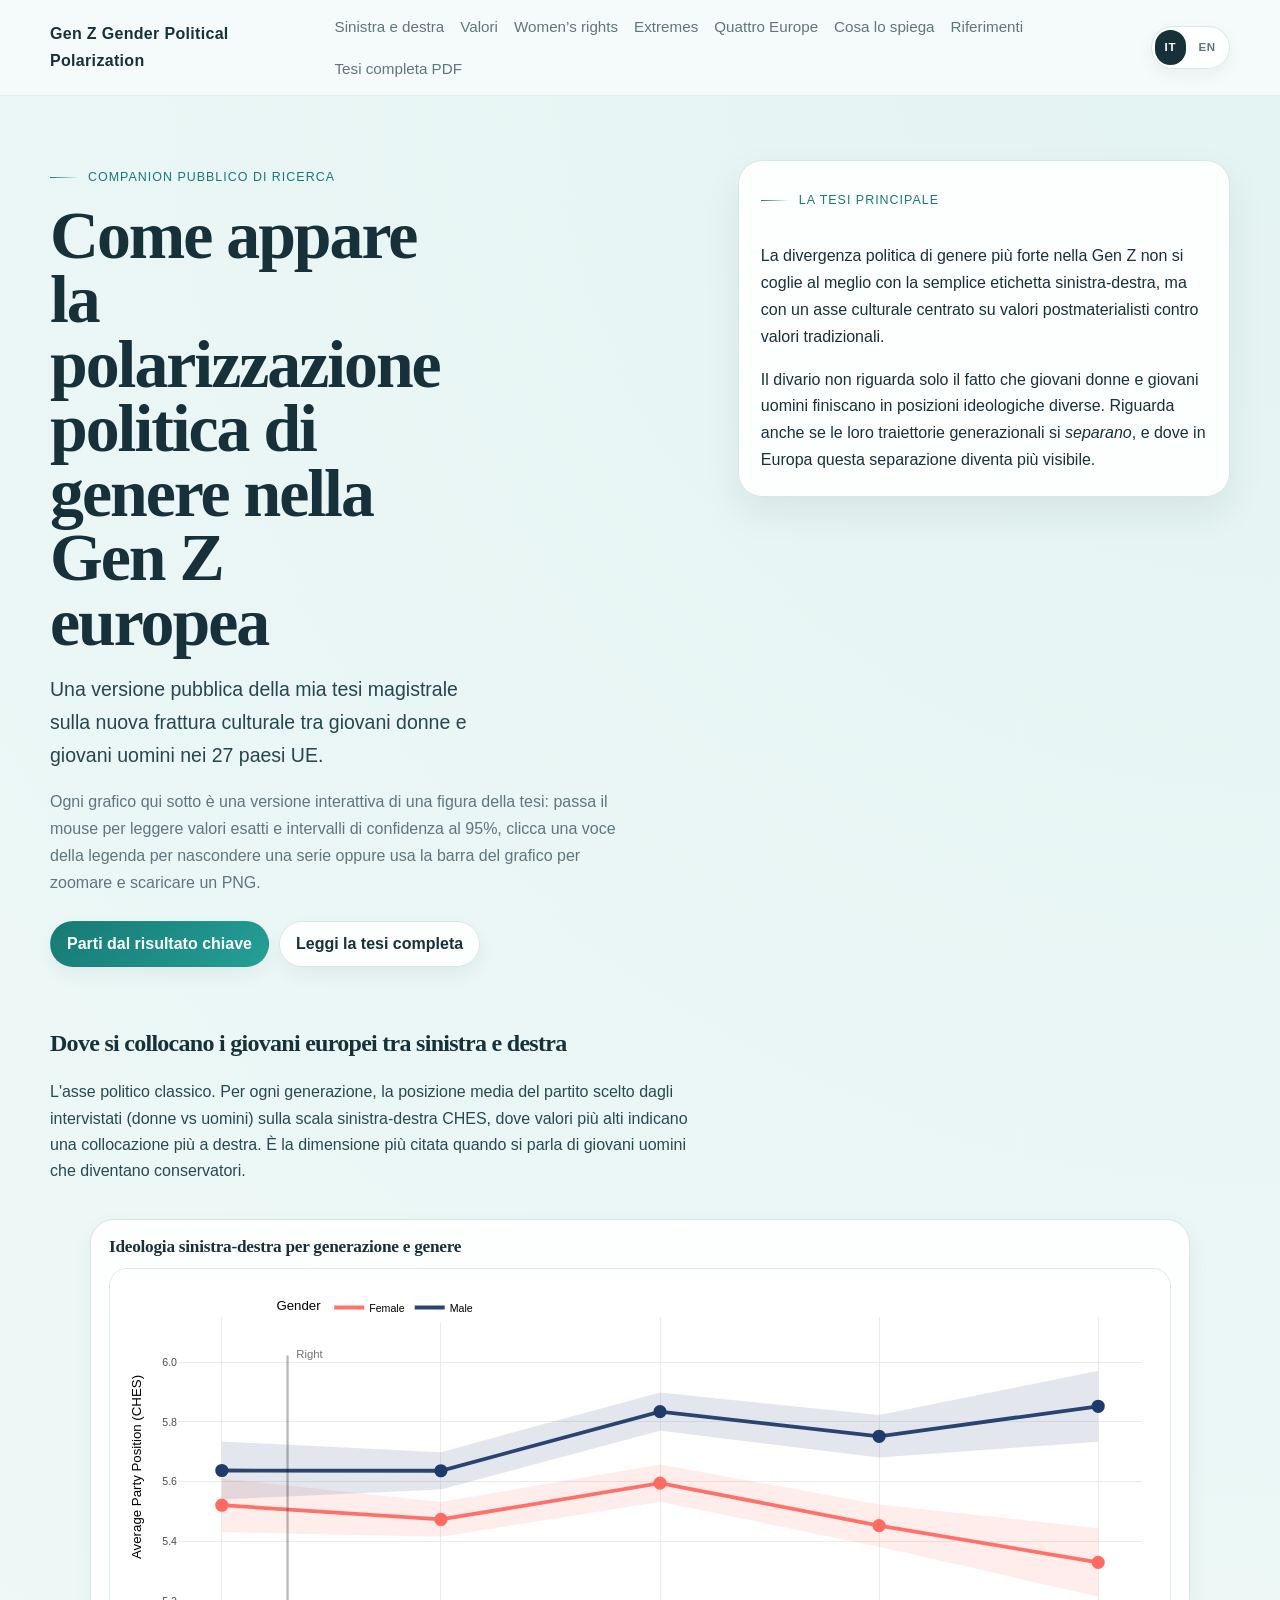
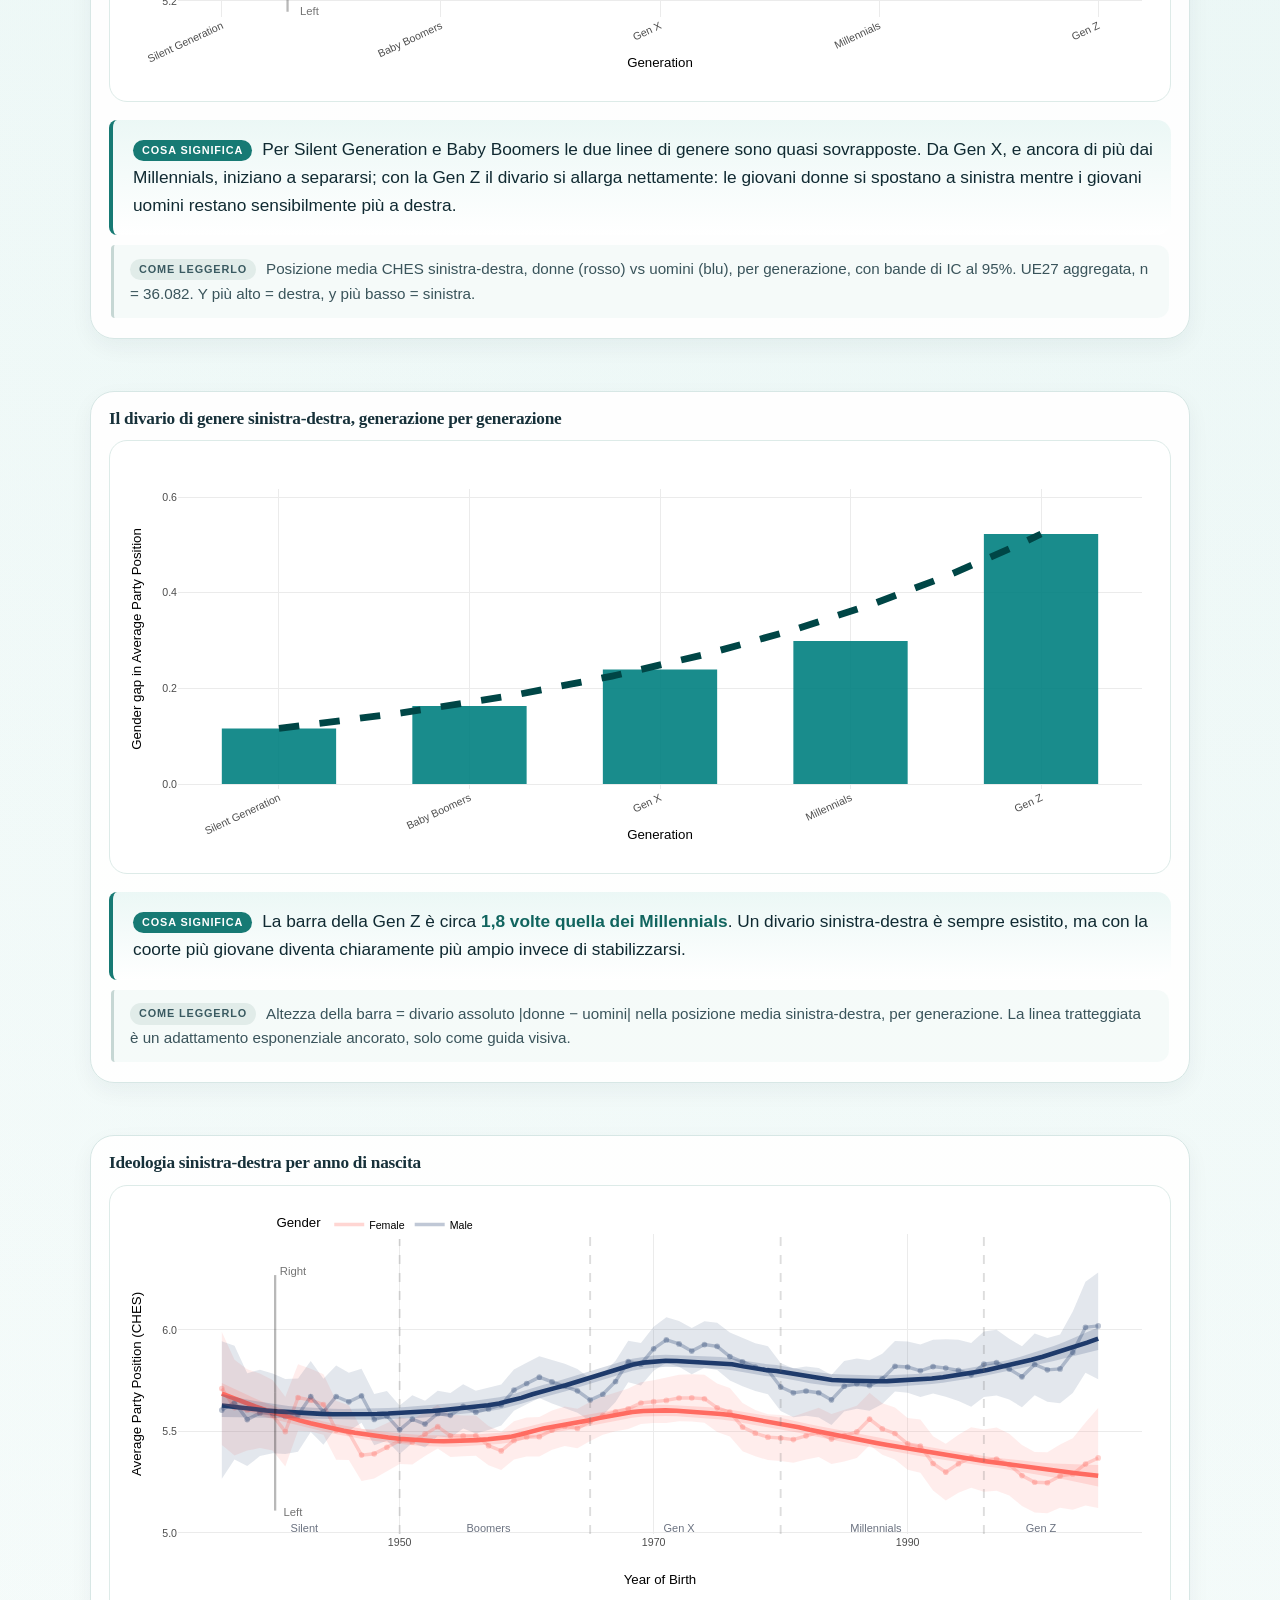
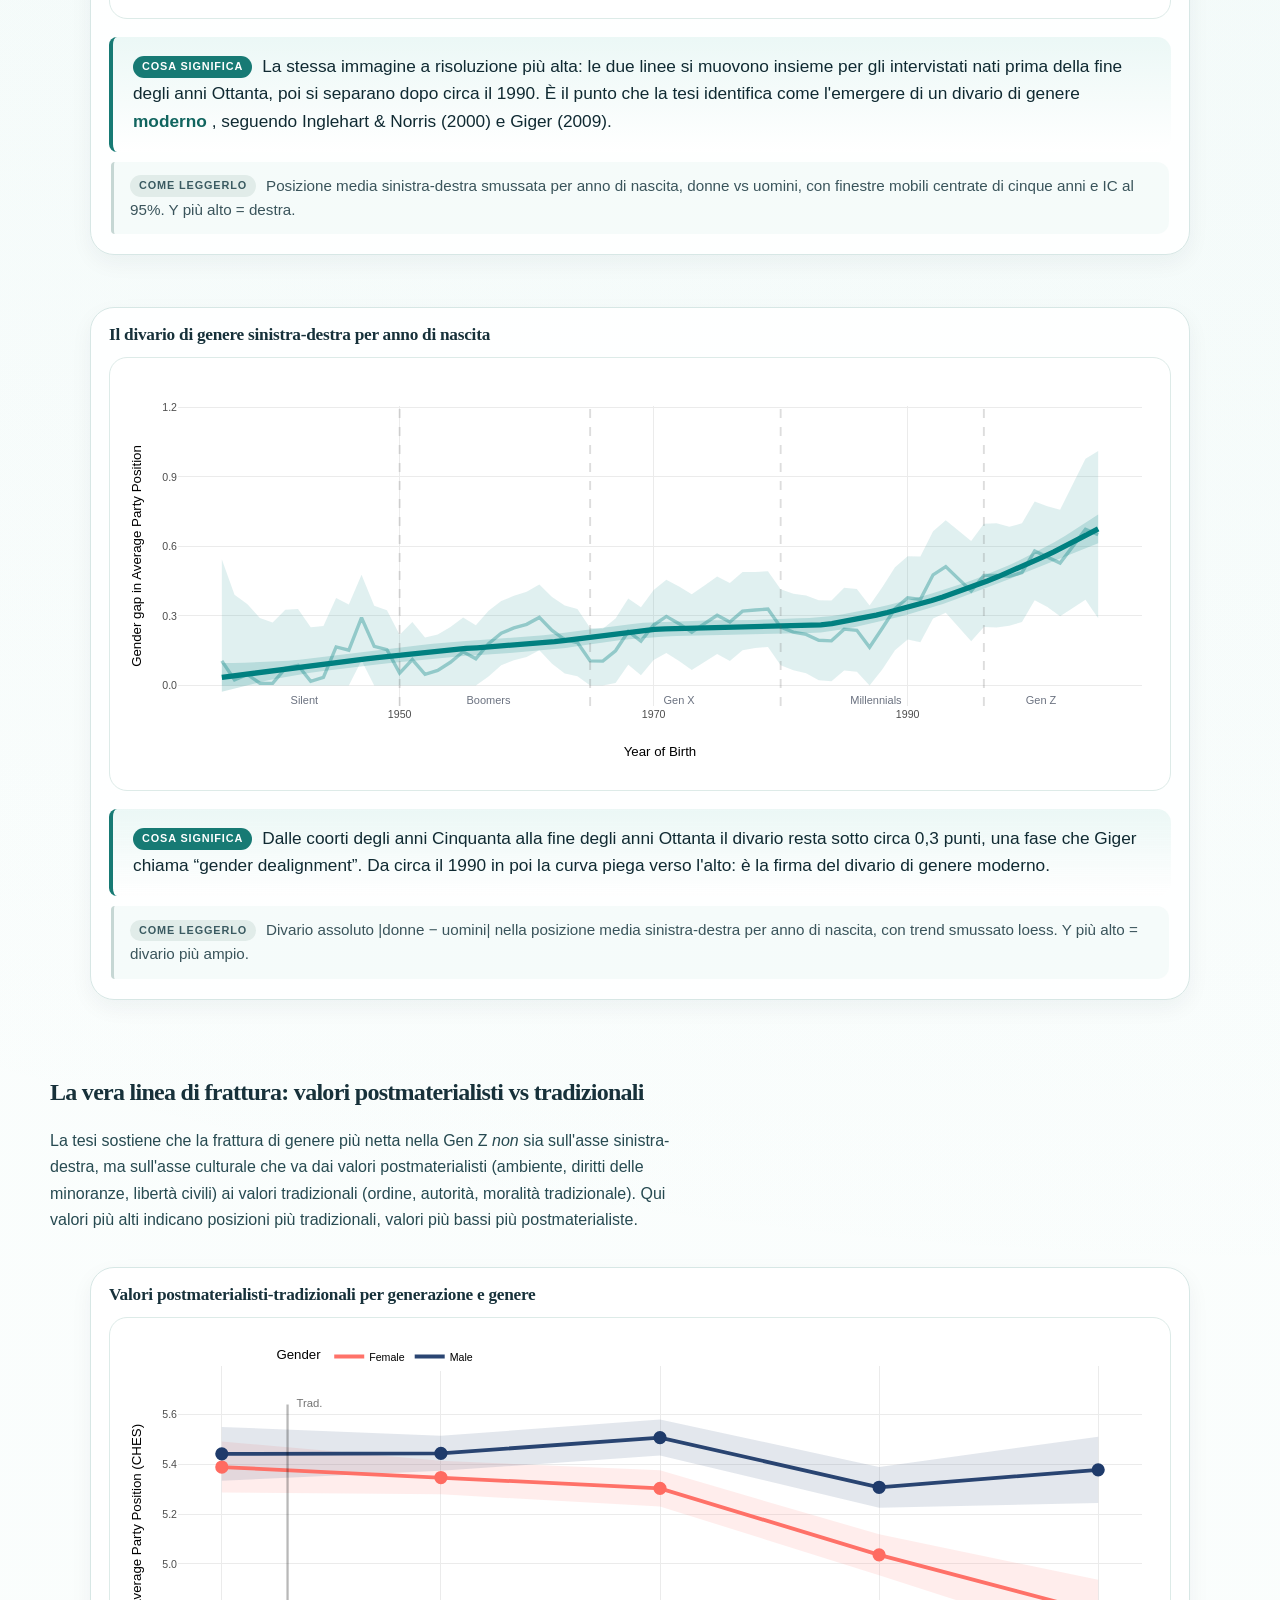
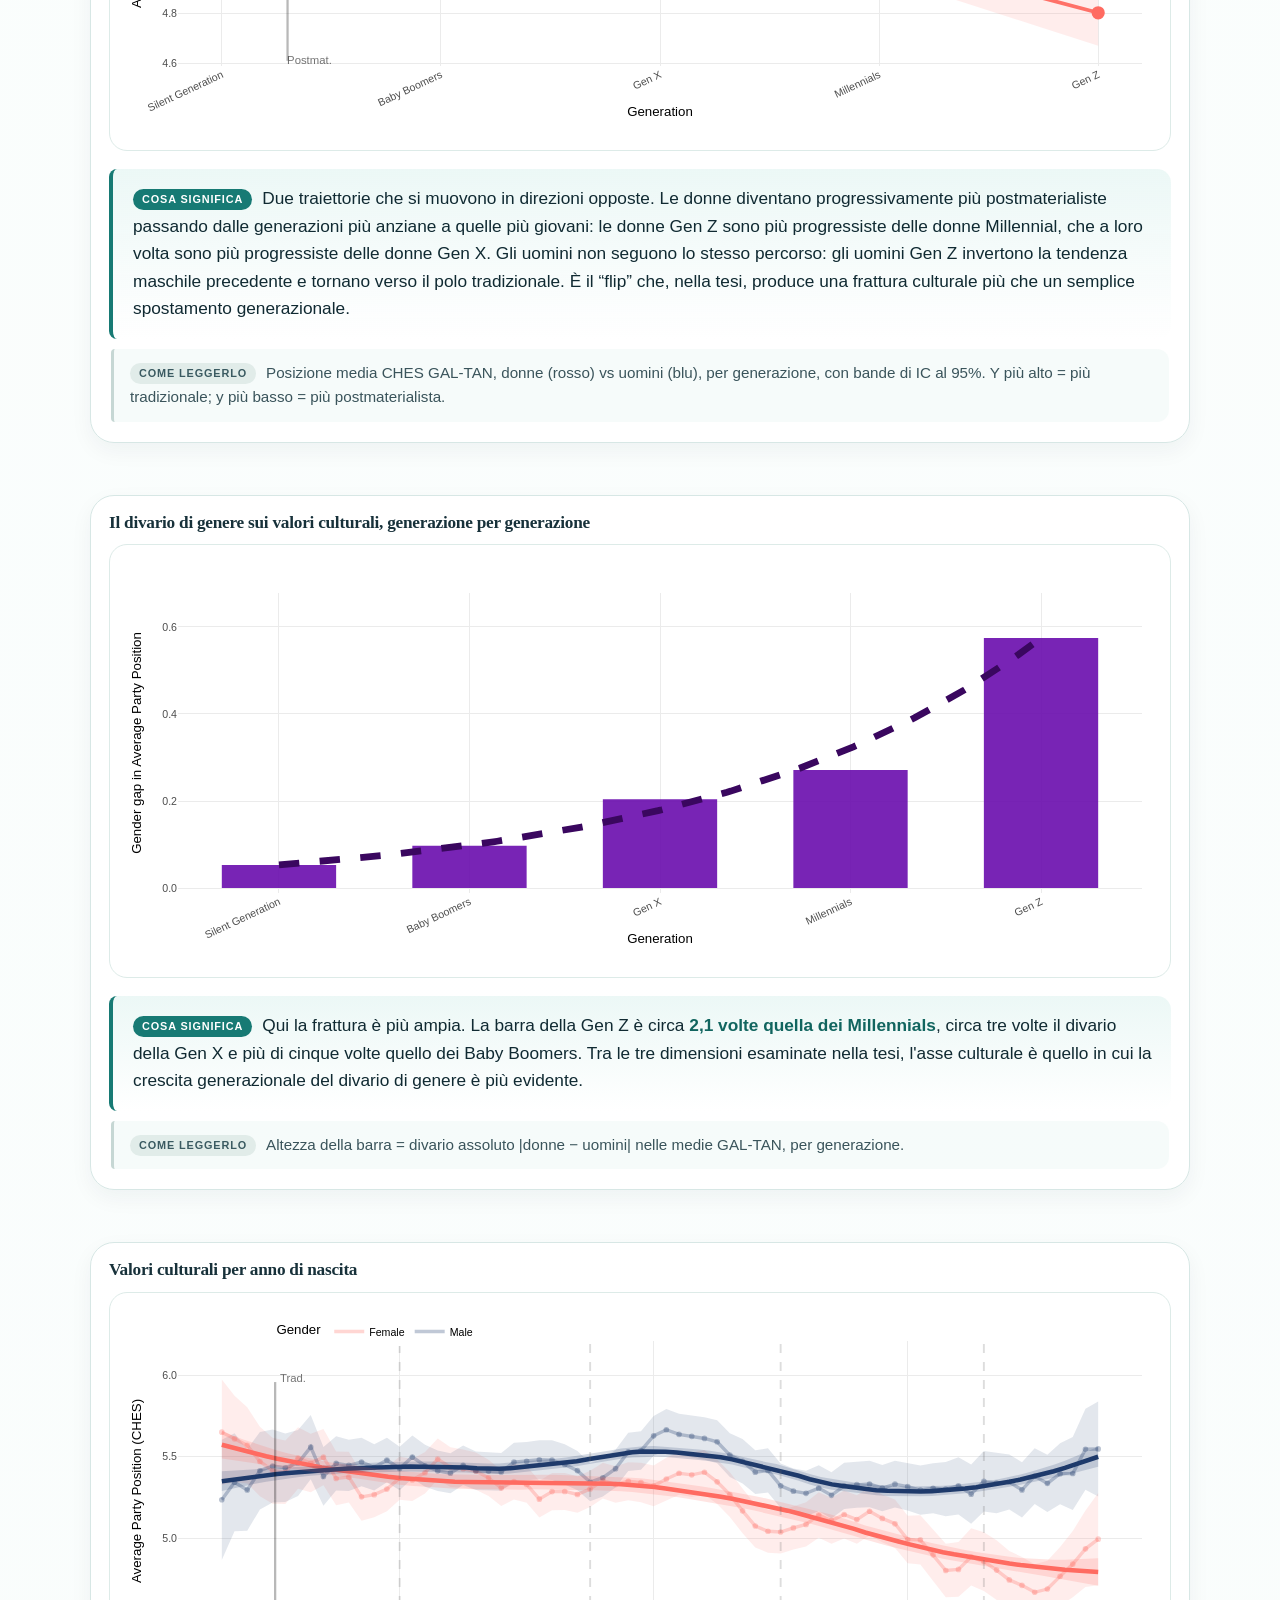
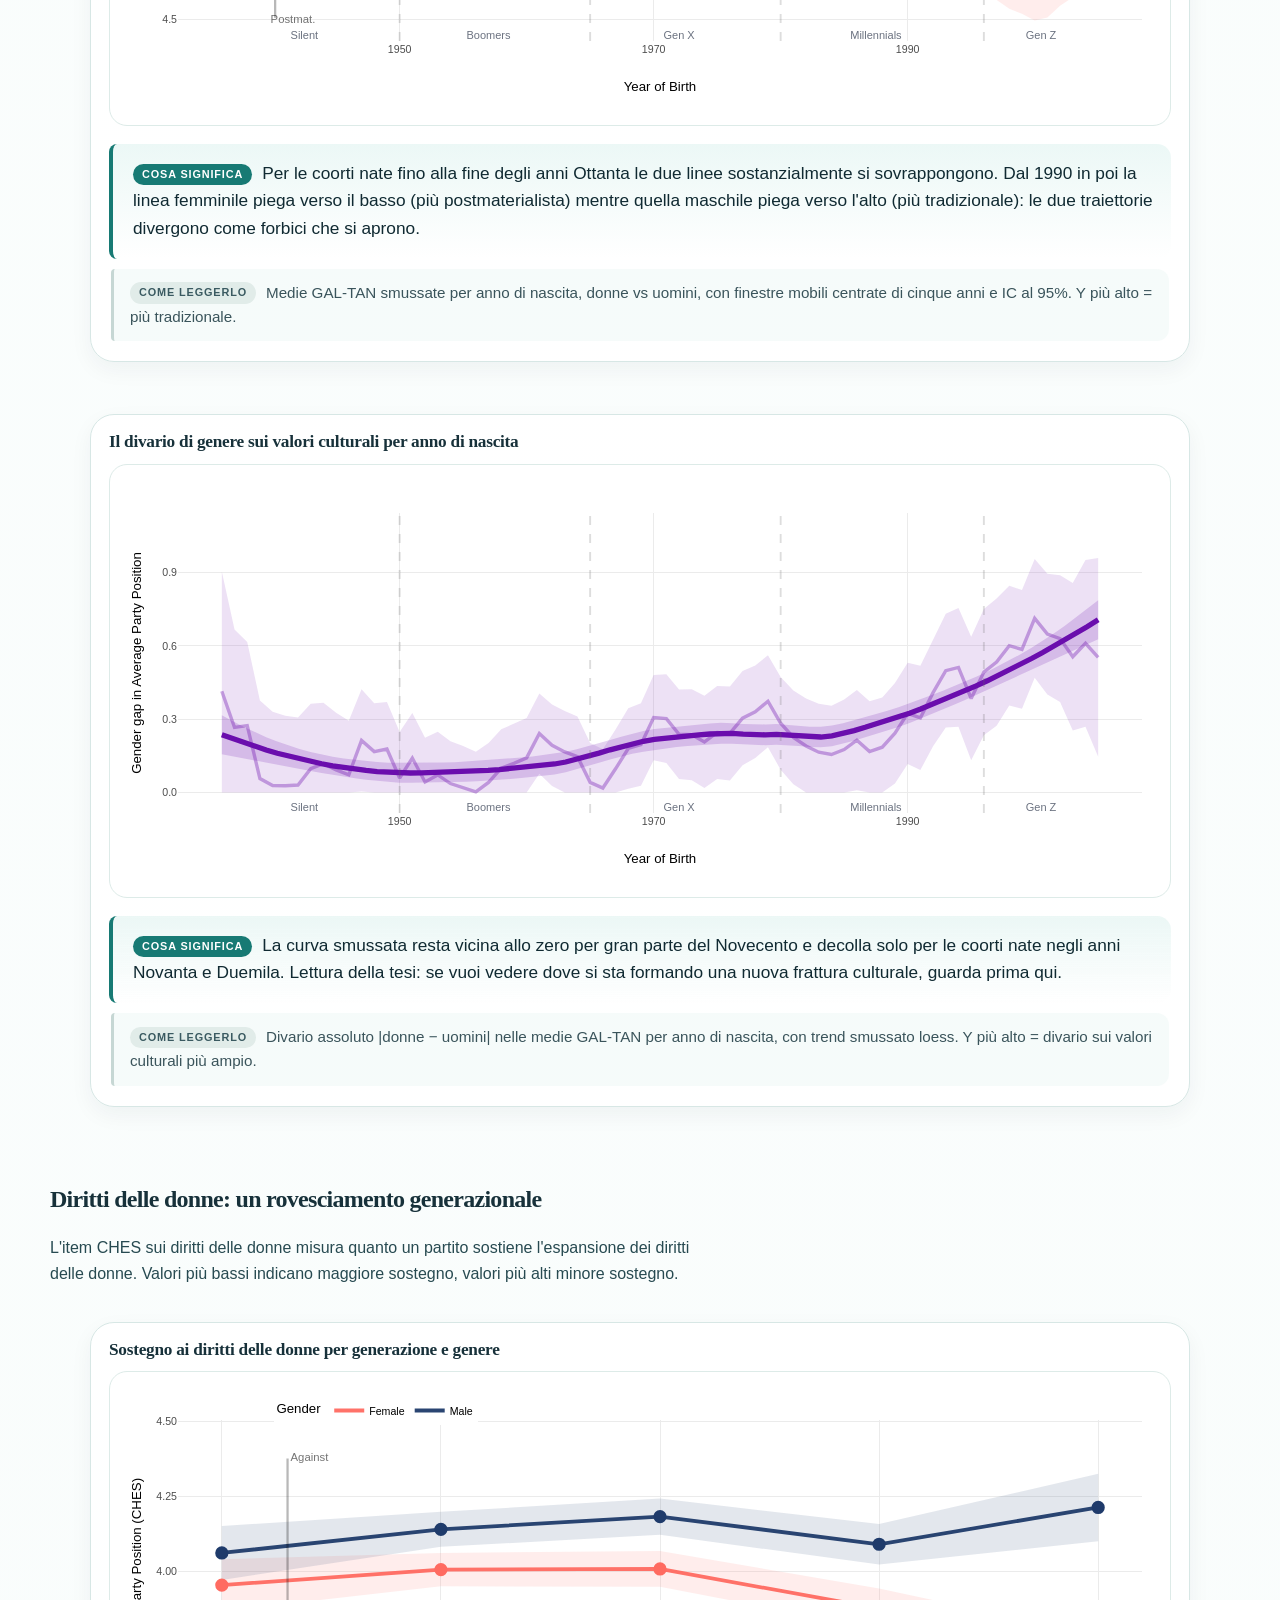
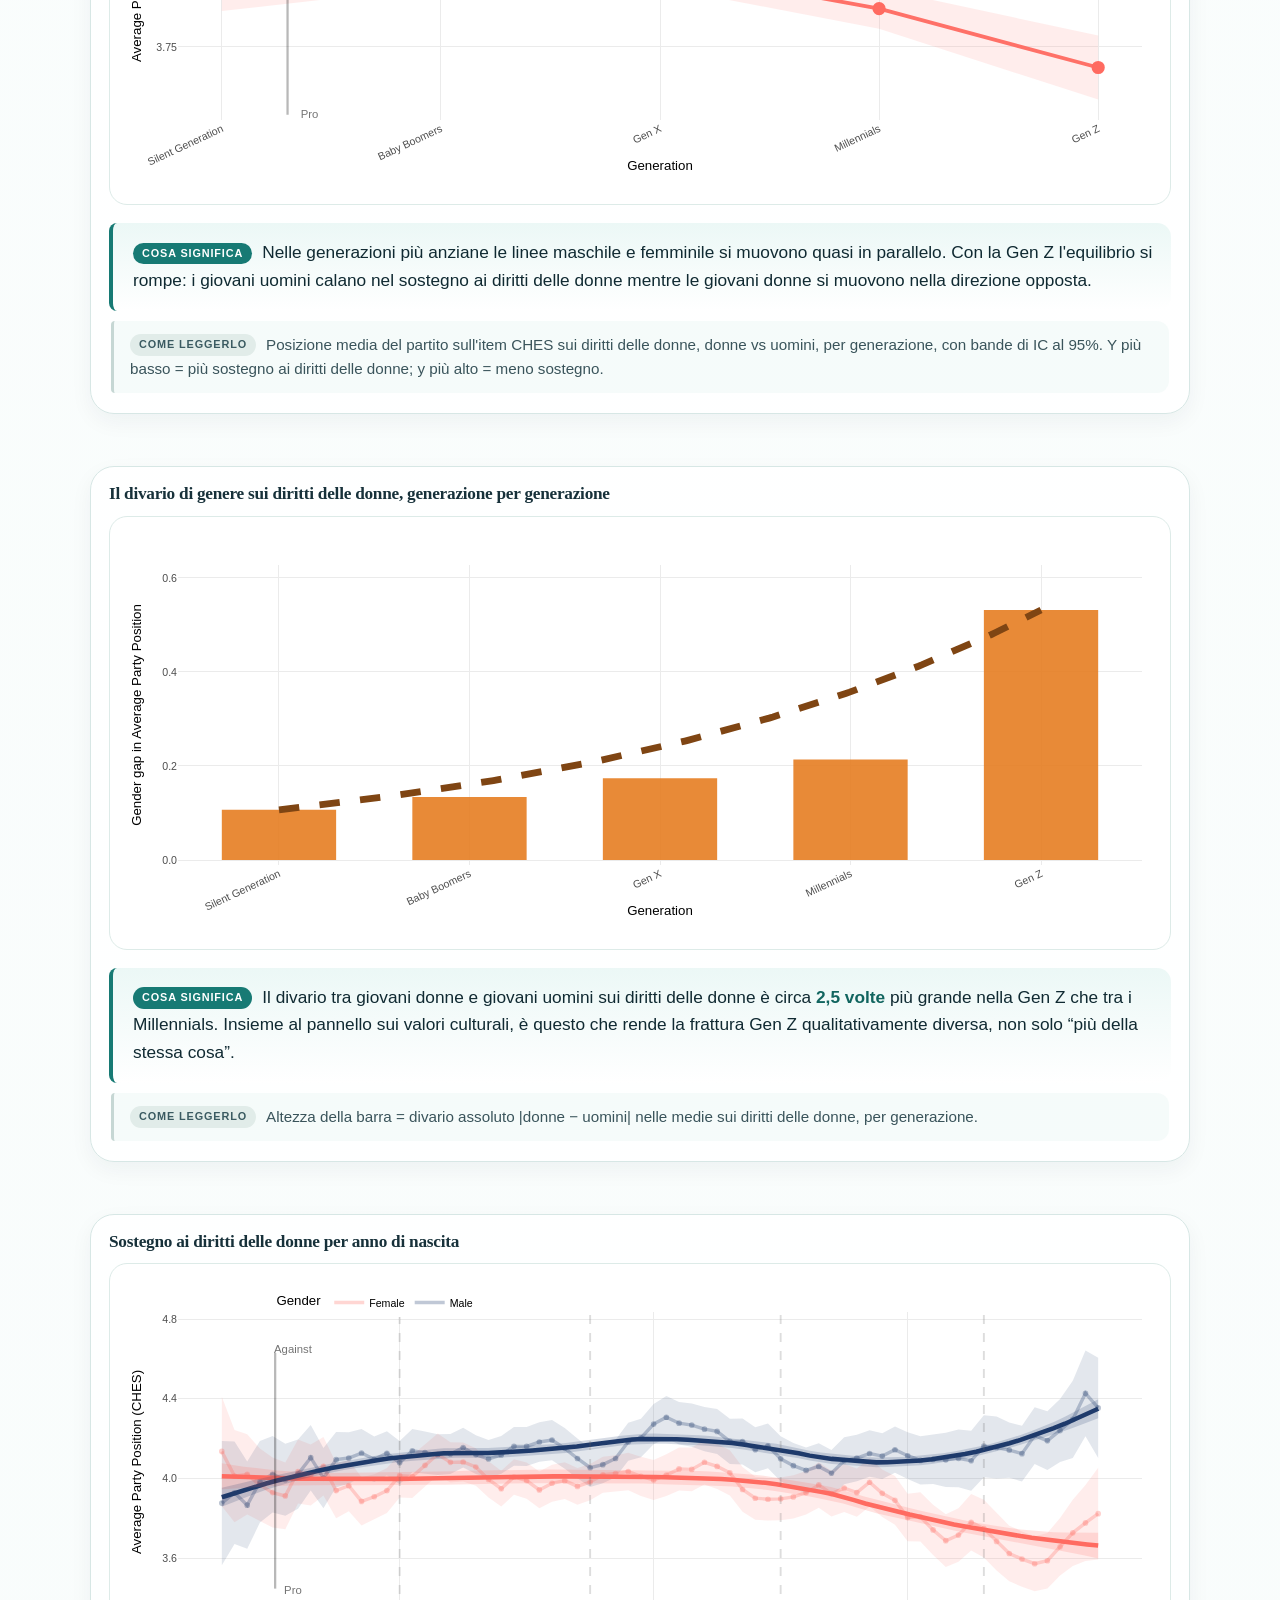
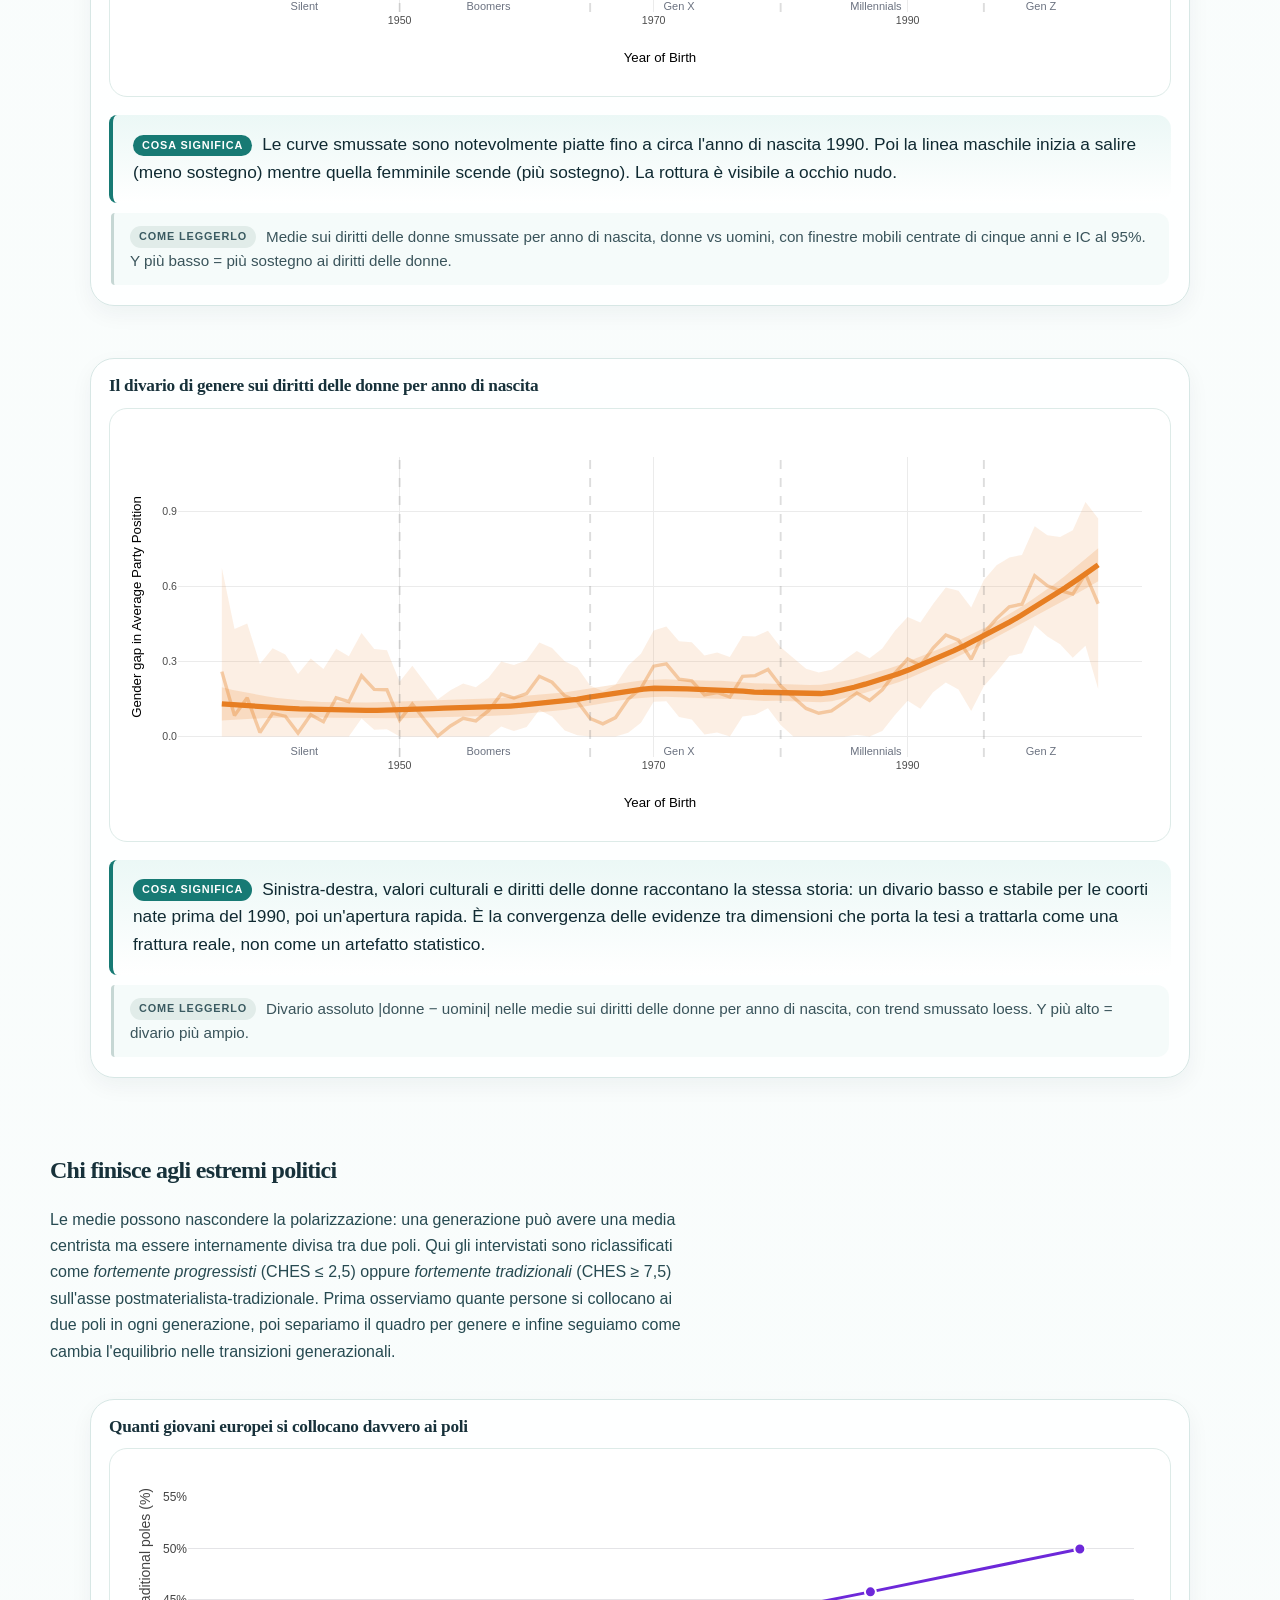
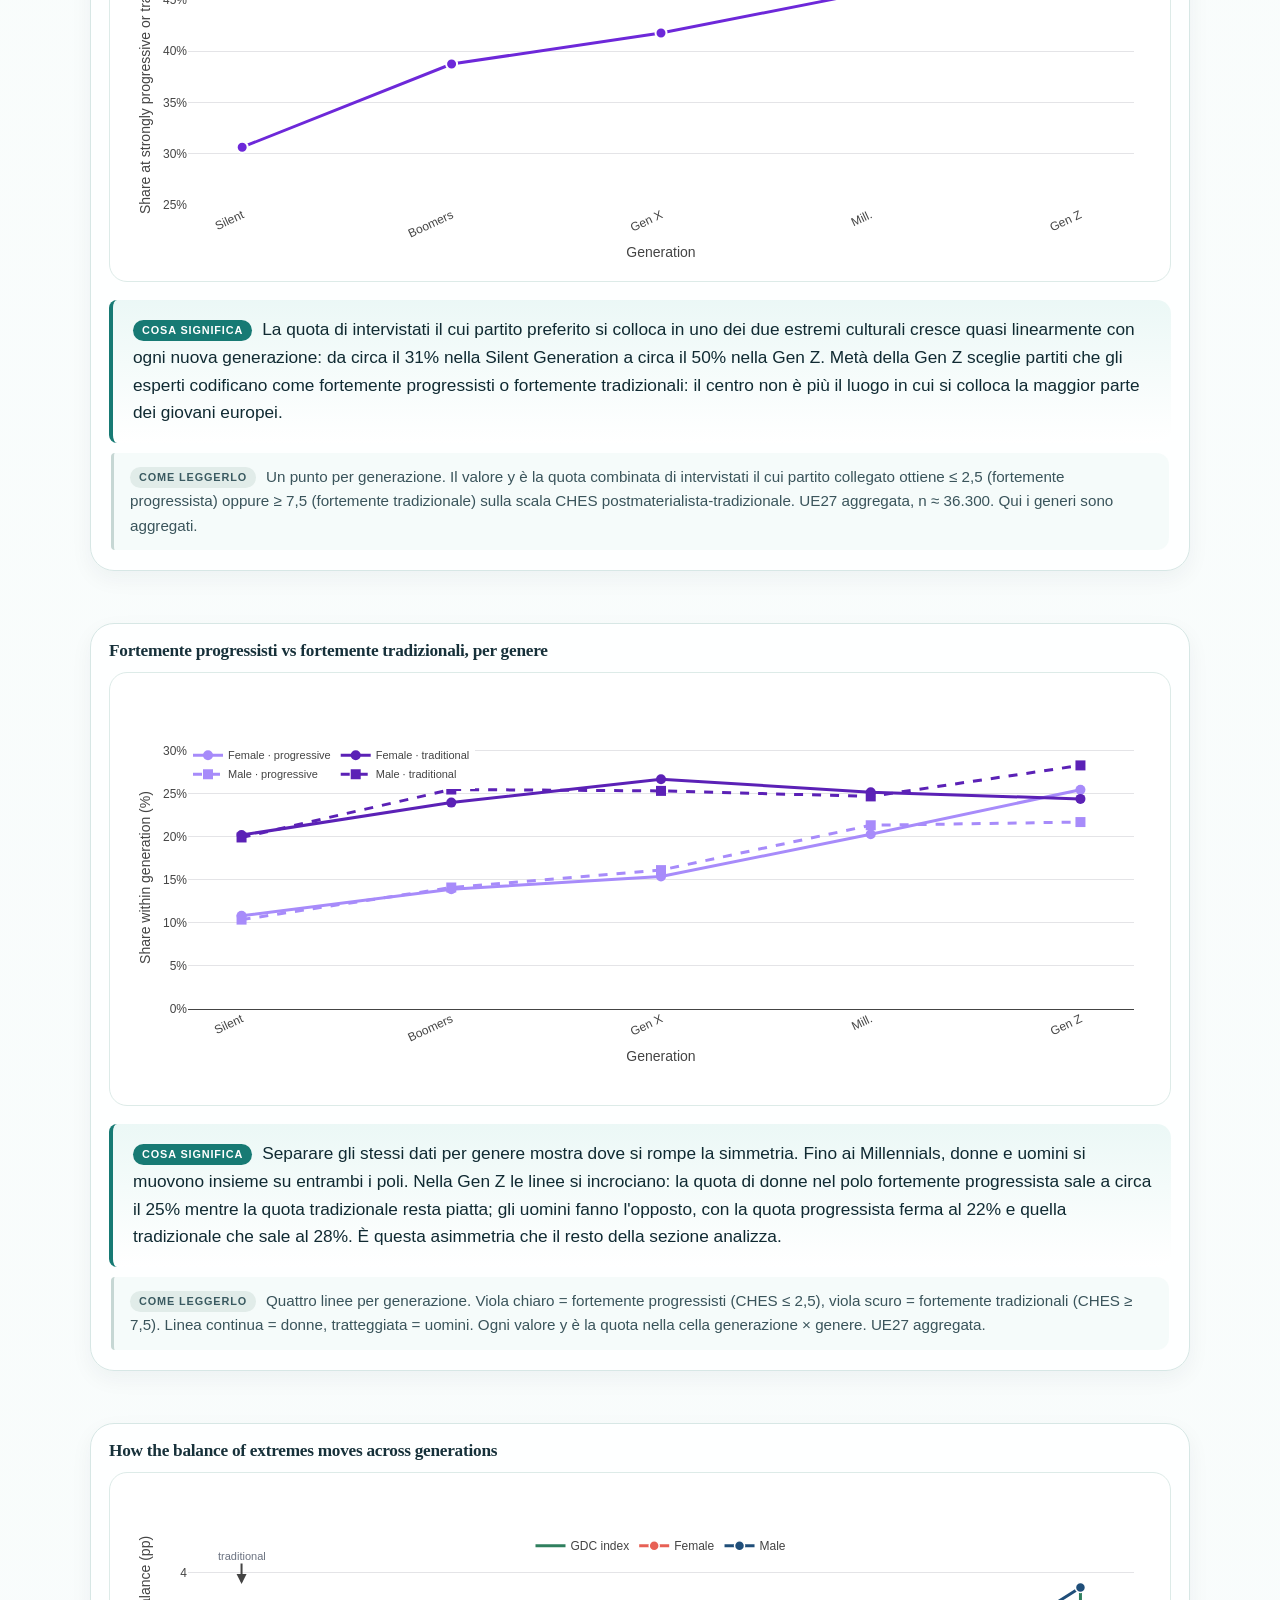
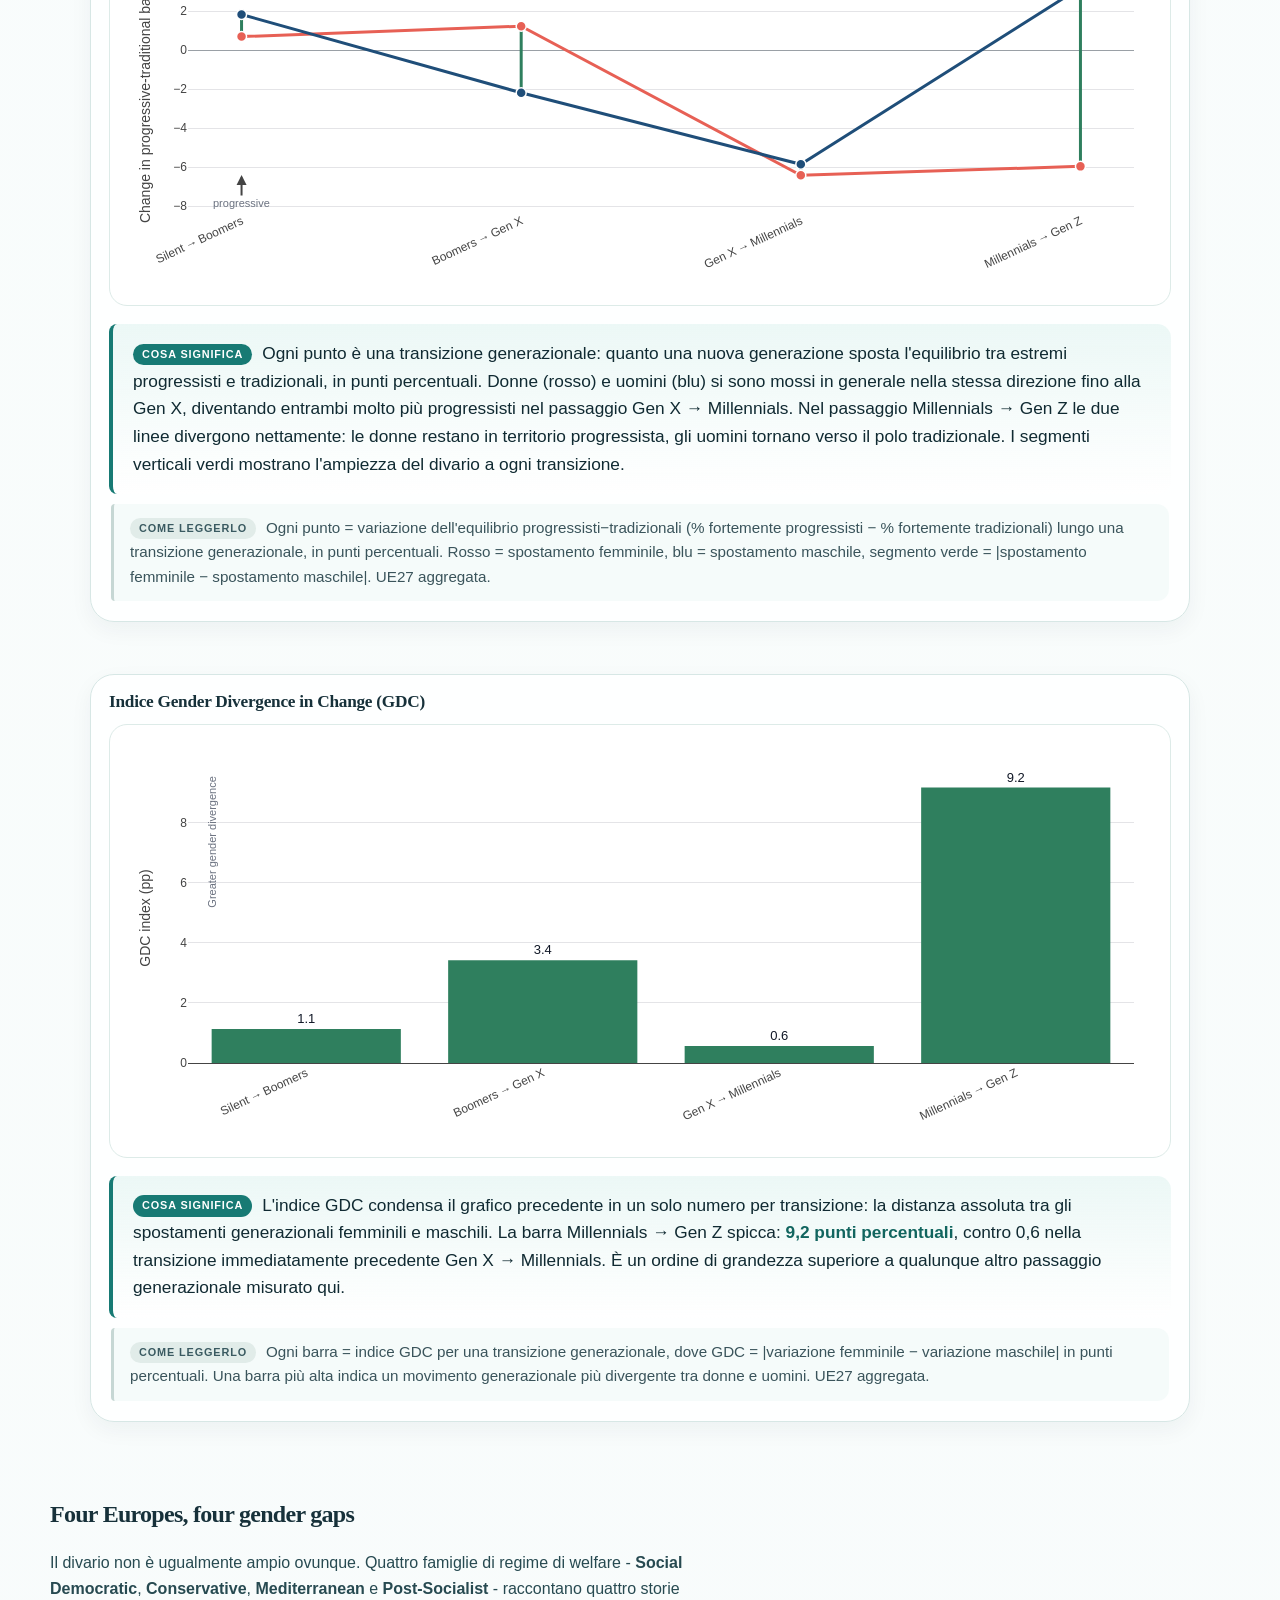
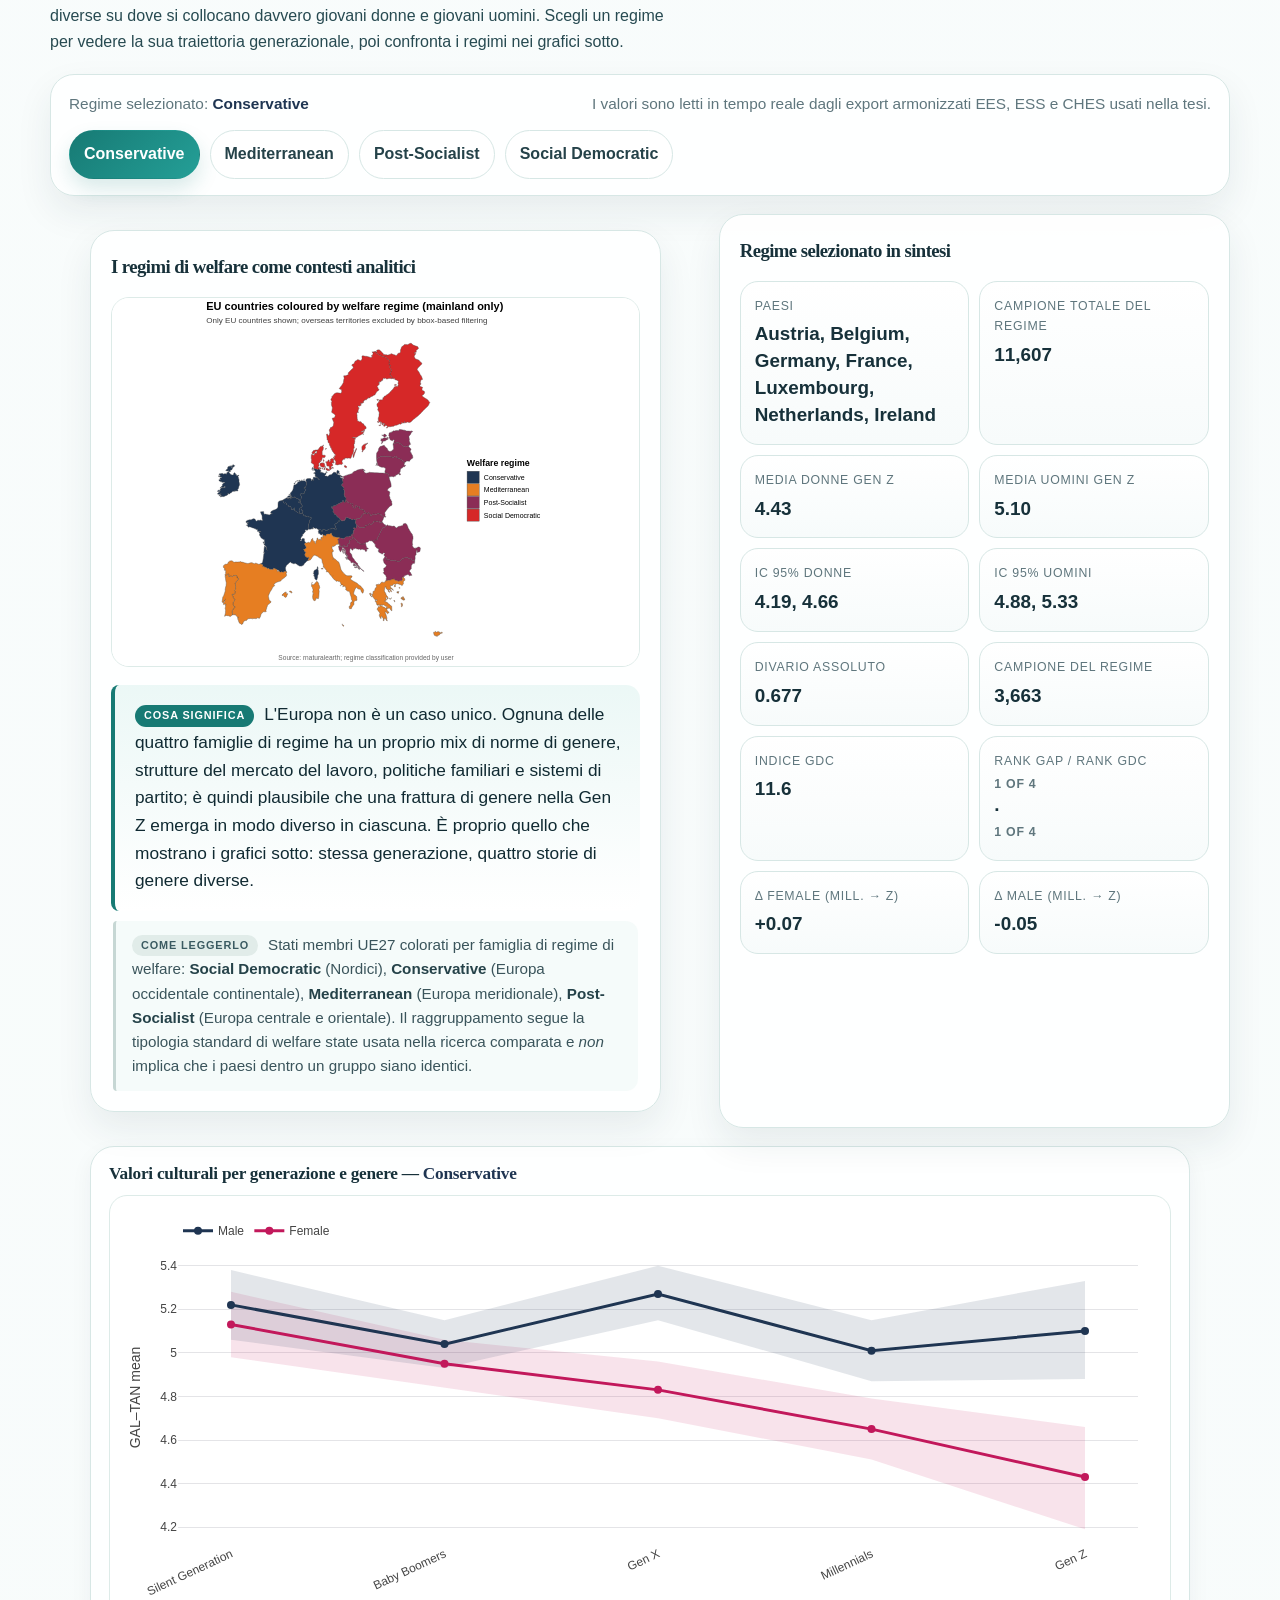
==== commit 41b642a3: "Add bilingual page toggle" ====
--- a/index.html
+++ b/index.html
@@ -1,5 +1,5 @@
 <!DOCTYPE html>
-<html lang="en">
+<html lang="it">
 <head>
   <meta charset="UTF-8" />
   <meta name="viewport" content="width=device-width, initial-scale=1.0" />
@@ -9,6 +9,7 @@
     content="A public, English-language companion to Simone Ghezzi Colombo's thesis on the new cultural divide between young women and young men in Europe, with interactive figures."
   />
   <meta name="theme-color" content="#177a74" />
+  <link rel="icon" href="favicon.svg" type="image/svg+xml" />
   <link rel="stylesheet" href="styles.css" />
 </head>
 <body>
@@ -25,6 +26,10 @@
         <a href="#references">References</a>
         <a href="thesis.pdf" target="_blank" rel="noreferrer">Full thesis PDF</a>
       </nav>
+      <div class="language-toggle" aria-label="Language">
+        <button type="button" data-lang-toggle="it" aria-pressed="true">IT</button>
+        <button type="button" data-lang-toggle="en" aria-pressed="false">EN</button>
+      </div>
     </div>
   </header>
 
--- a/styles.css
+++ b/styles.css
@@ -92,6 +92,35 @@
 
 .navlinks a:hover {
   color: var(--teal);
+}
+
+.language-toggle {
+  display: inline-flex;
+  align-items: center;
+  gap: 2px;
+  padding: 3px;
+  border: 1px solid var(--line);
+  border-radius: 999px;
+  background: rgba(255, 255, 255, 0.86);
+  box-shadow: 0 6px 18px rgba(23, 49, 58, 0.05);
+  flex: 0 0 auto;
+}
+
+.language-toggle button {
+  border: 0;
+  border-radius: 999px;
+  background: transparent;
+  color: var(--muted);
+  cursor: pointer;
+  font-weight: 800;
+  font-size: 0.72rem;
+  letter-spacing: 0.07em;
+  padding: 8px 10px;
+}
+
+.language-toggle button[aria-pressed="true"] {
+  background: var(--text);
+  color: #ffffff;
 }
 
 .hero {
@@ -714,6 +743,9 @@
     width: 100%;
     padding-bottom: 4px;
   }
+  .language-toggle {
+    margin-left: auto;
+  }
   .navlinks a {
     flex: 0 0 auto;
   }
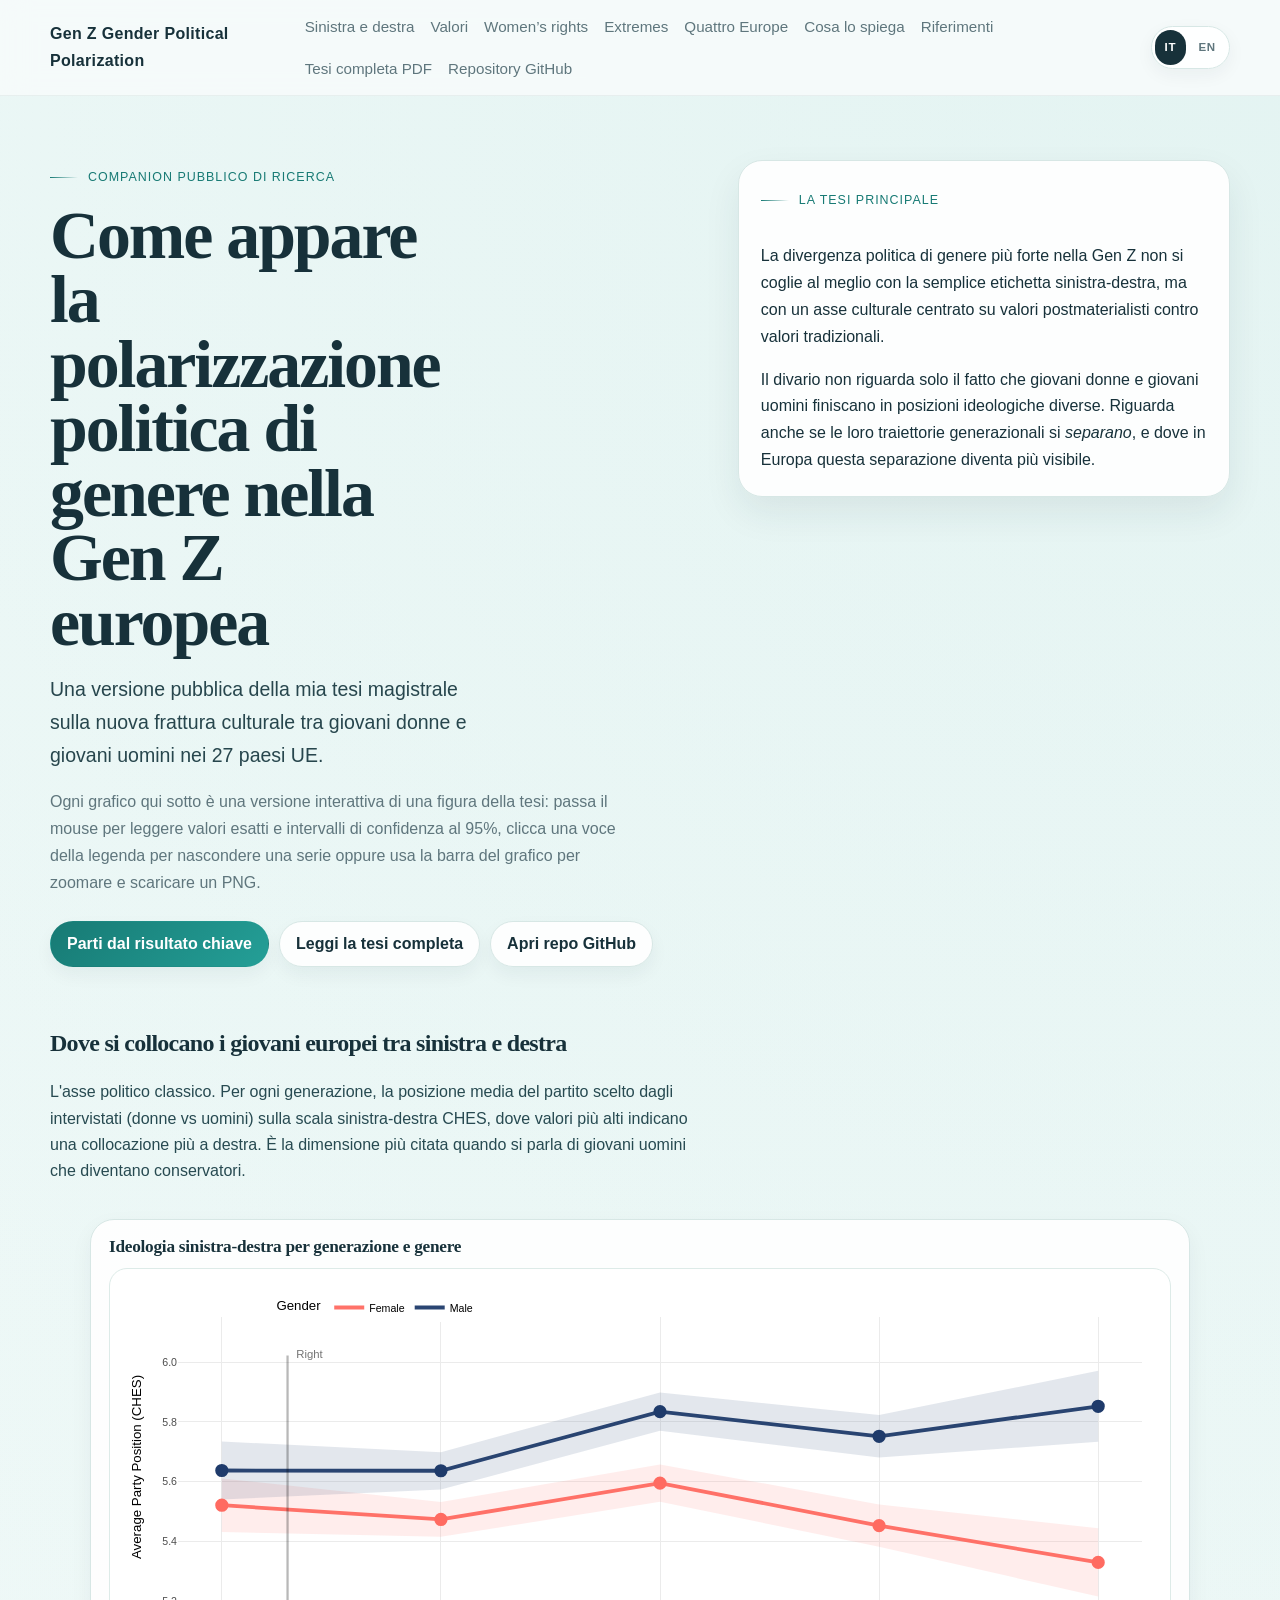
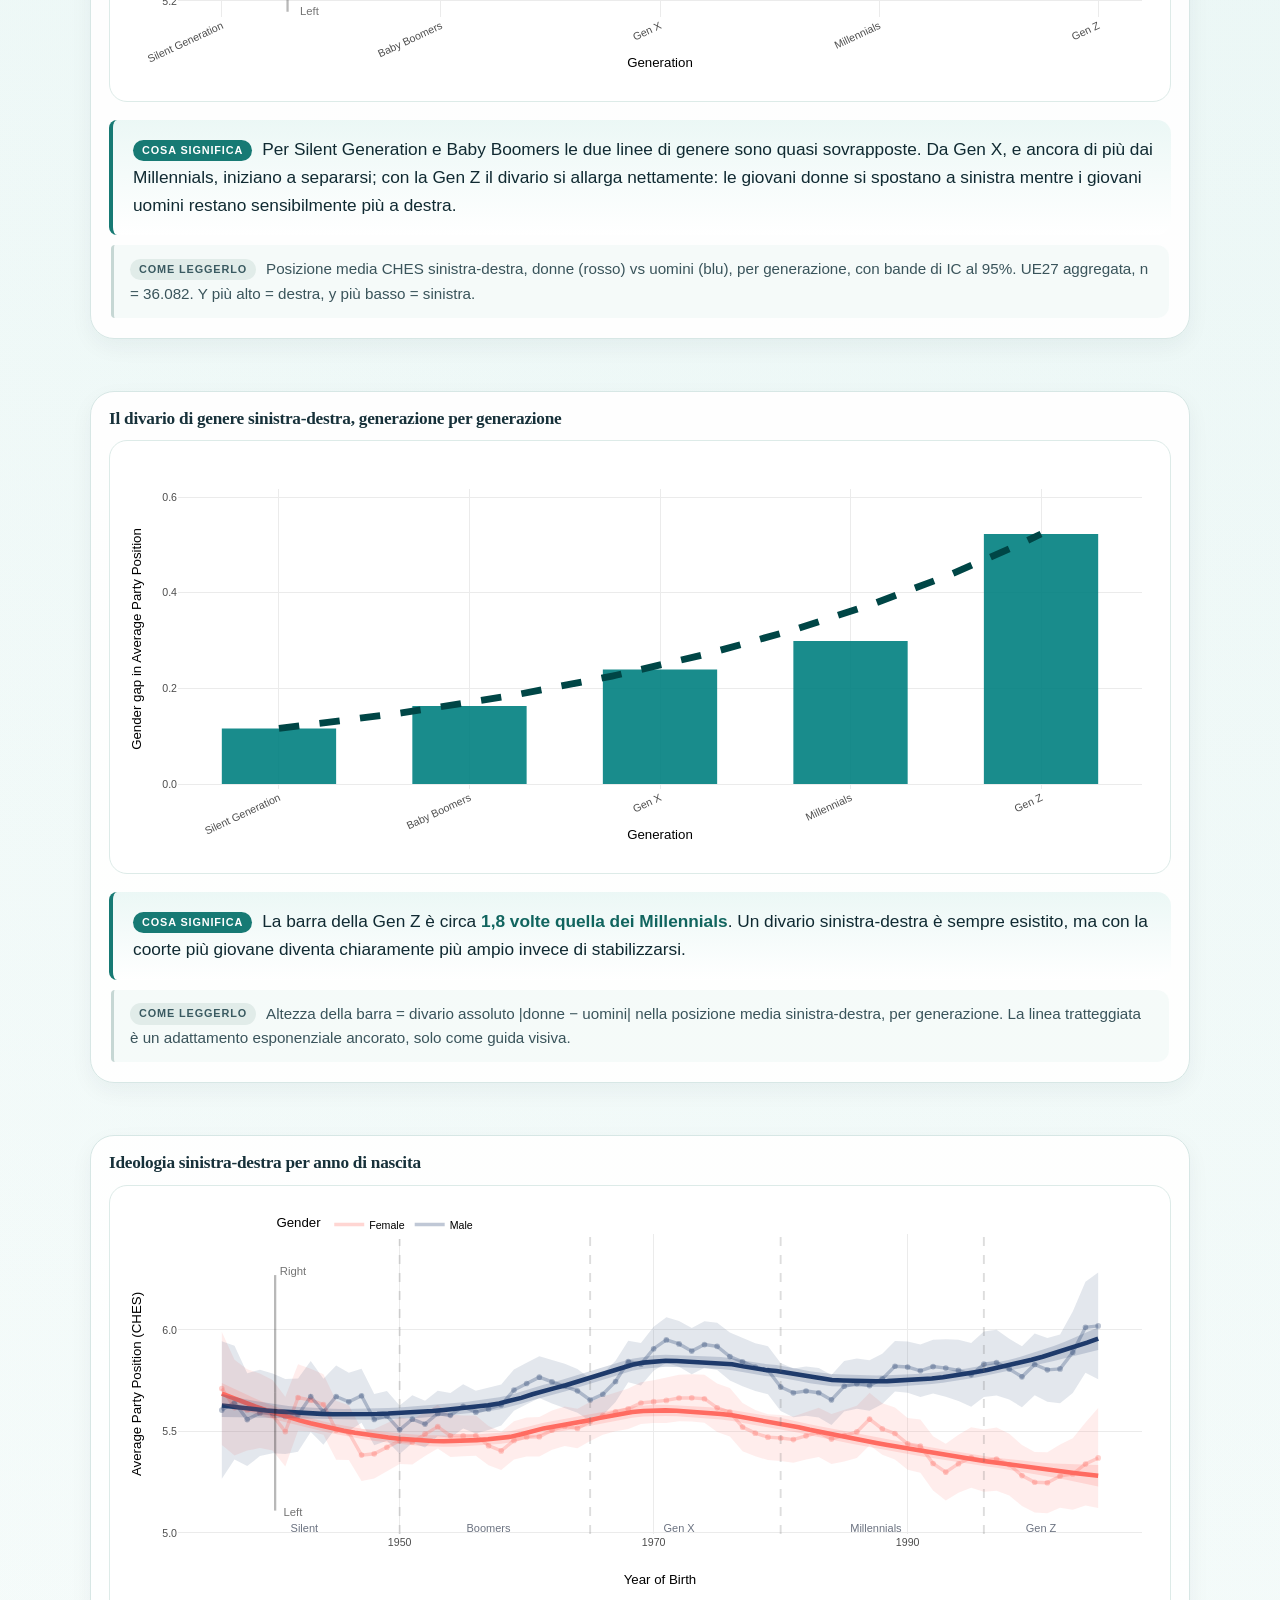
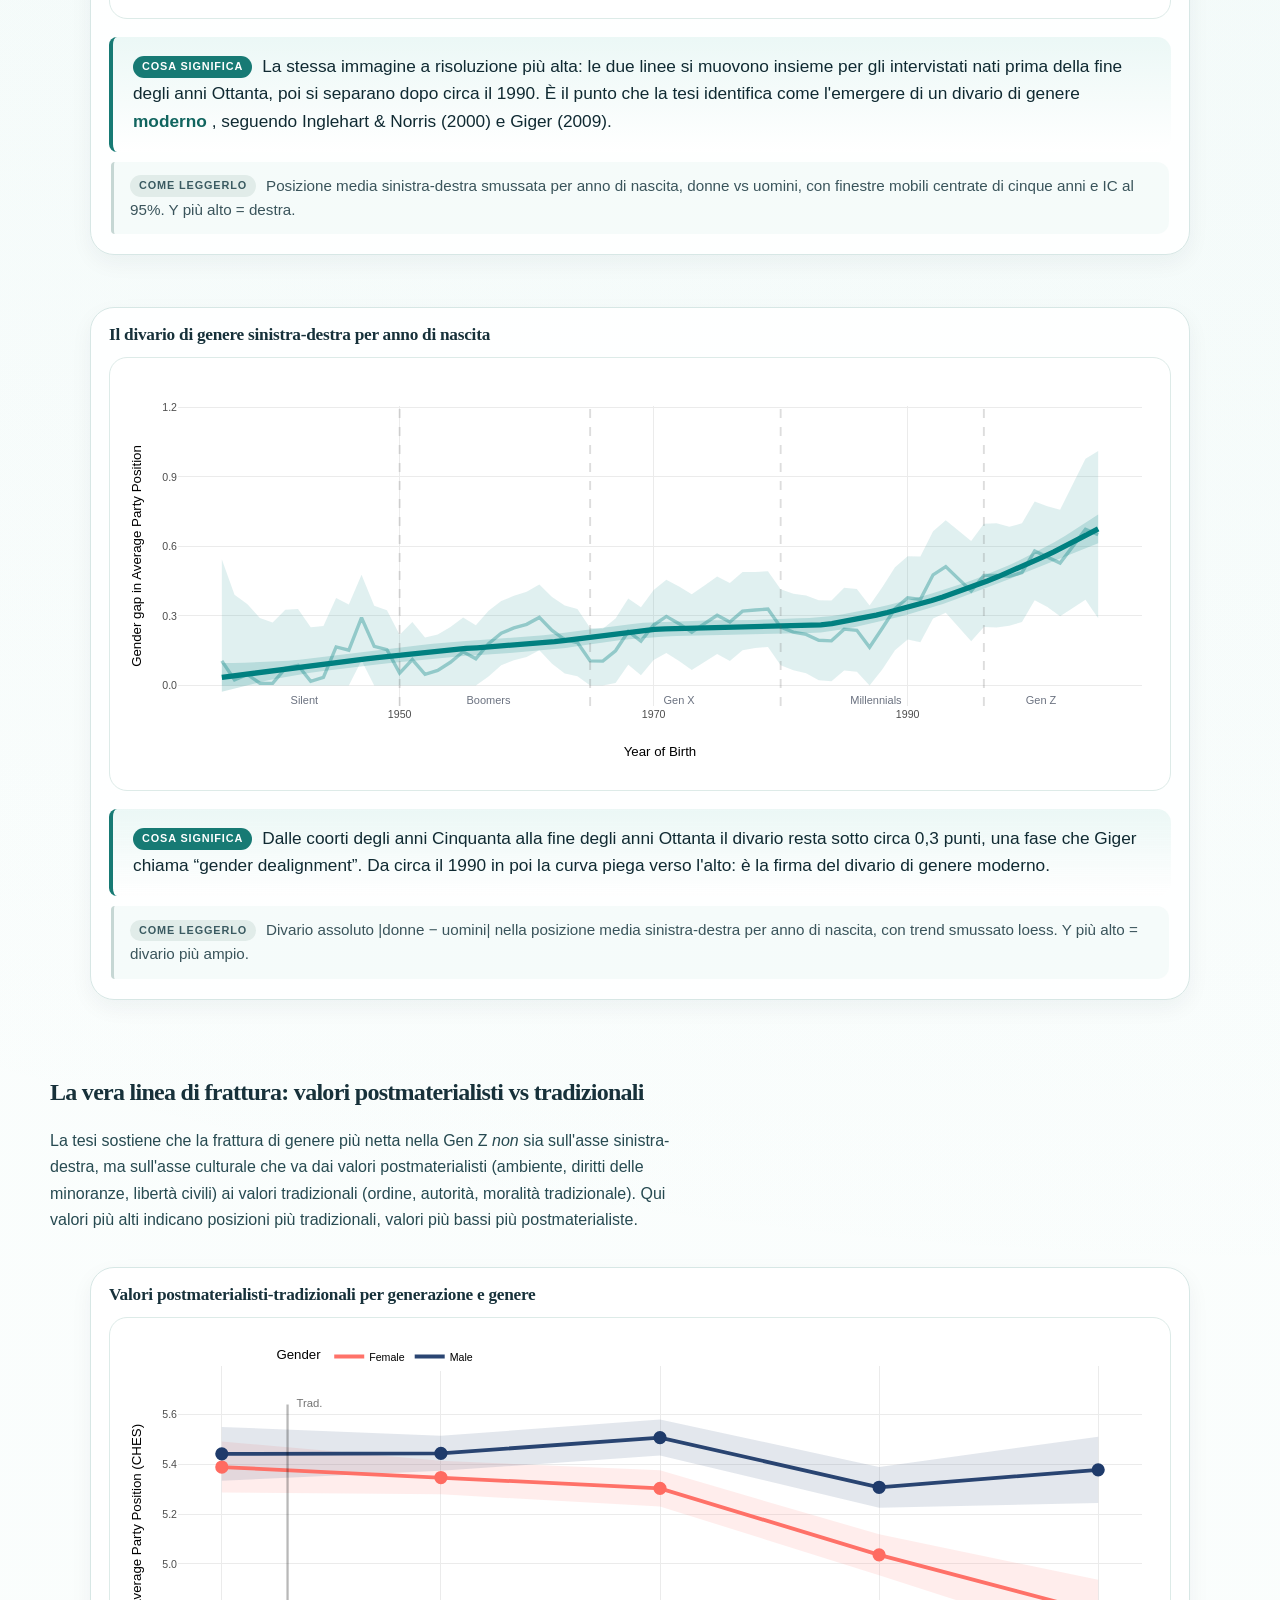
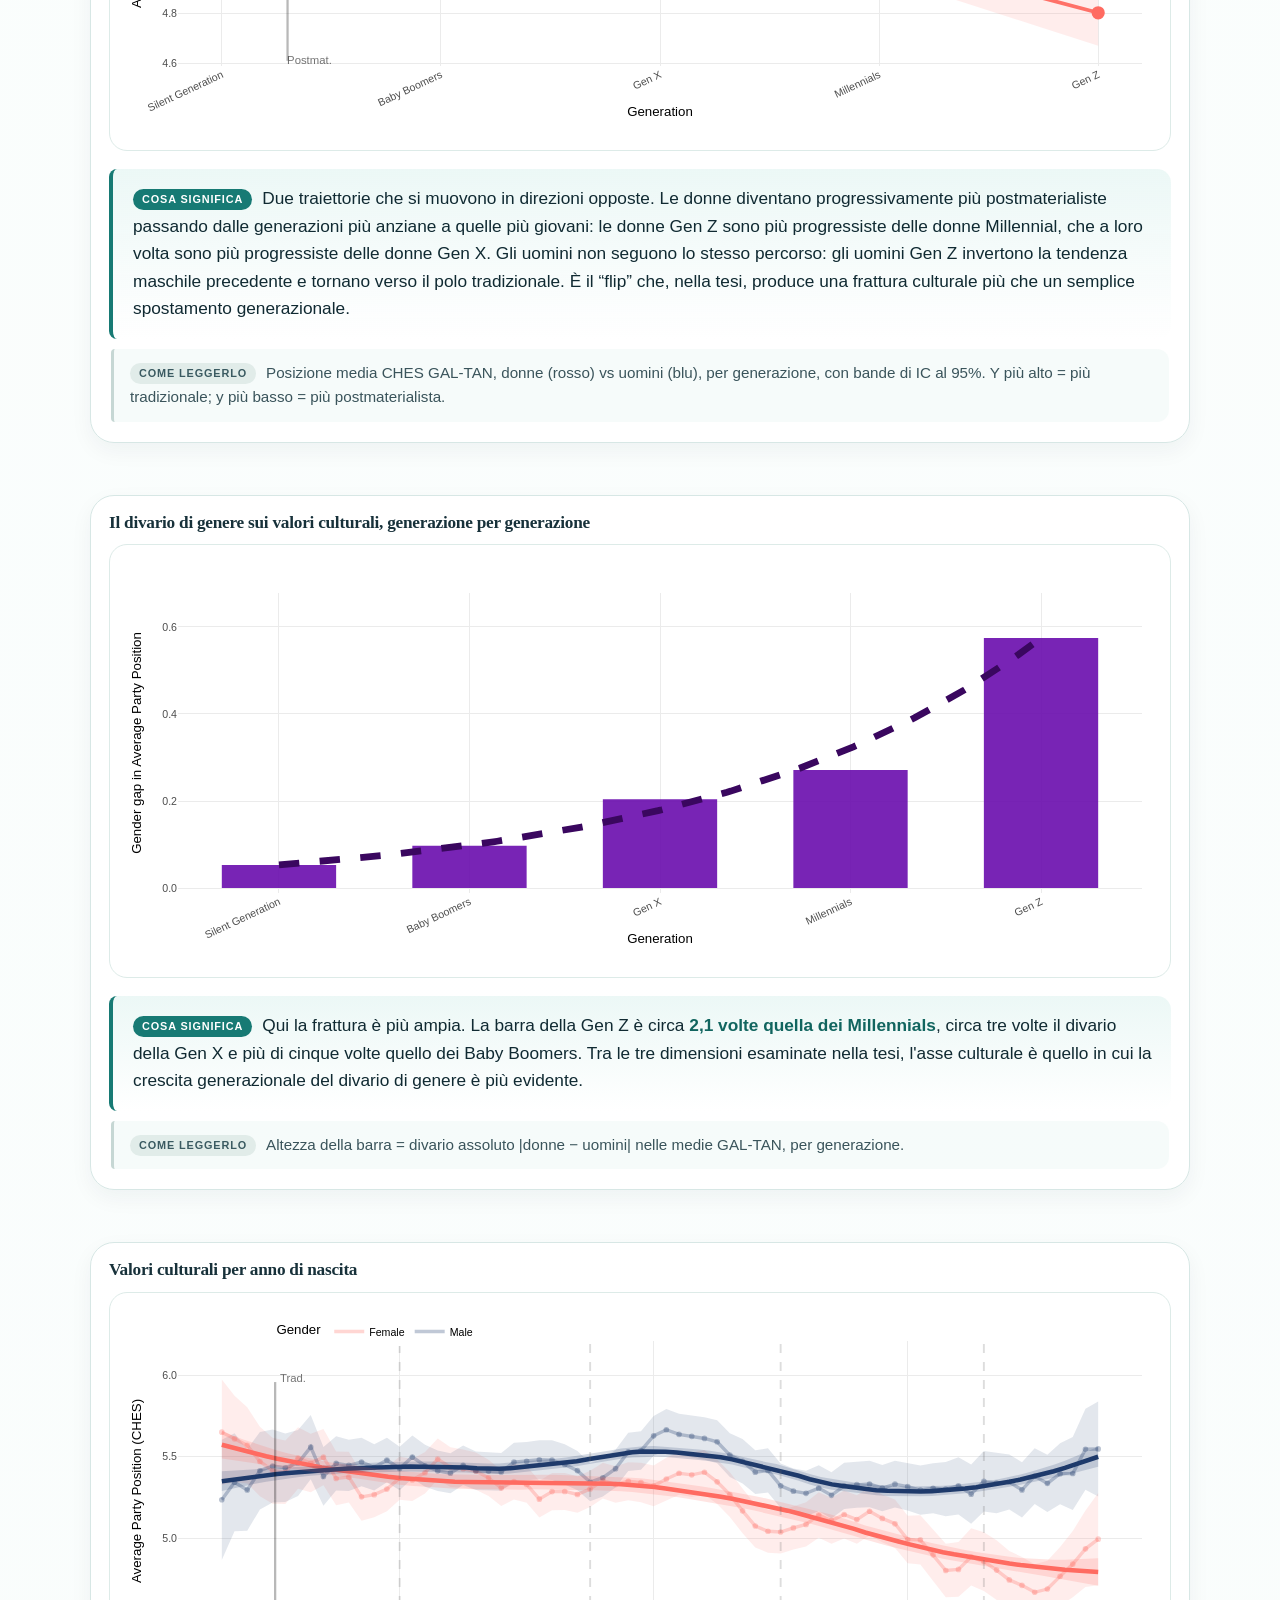
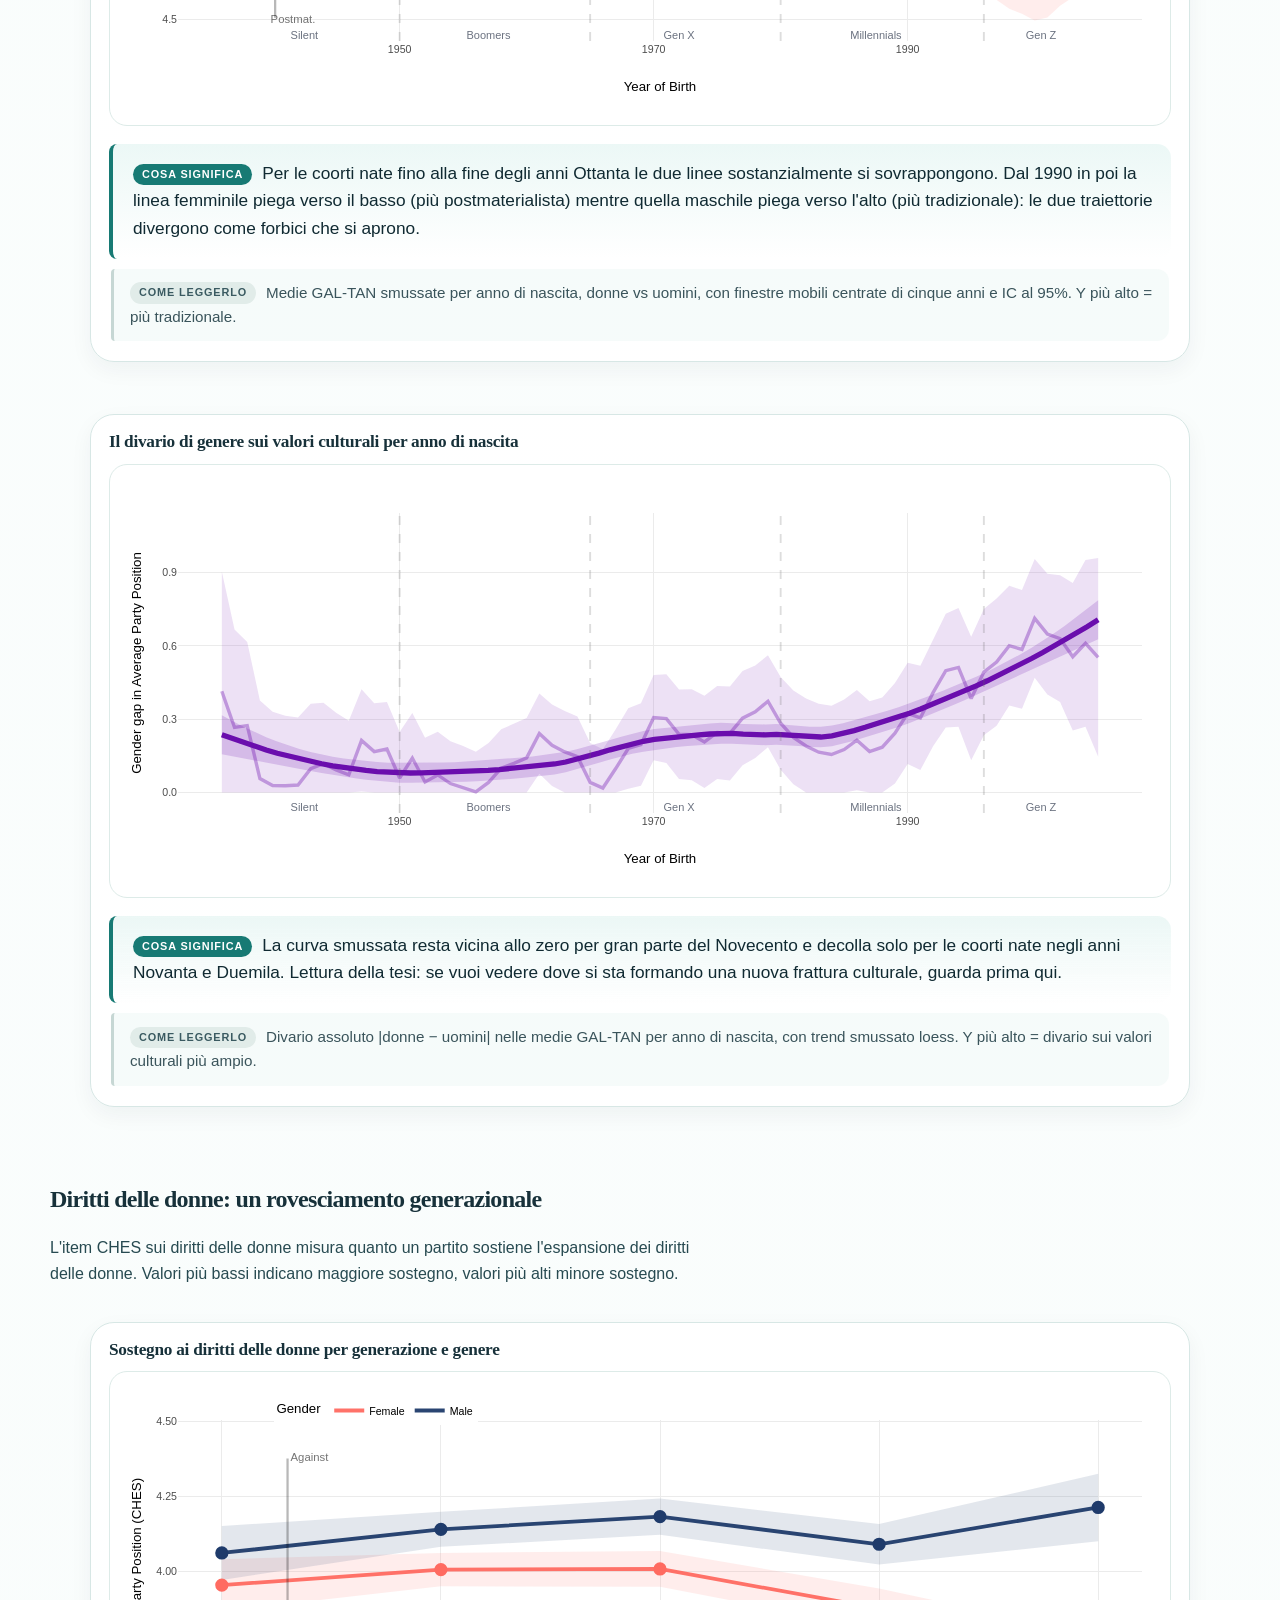
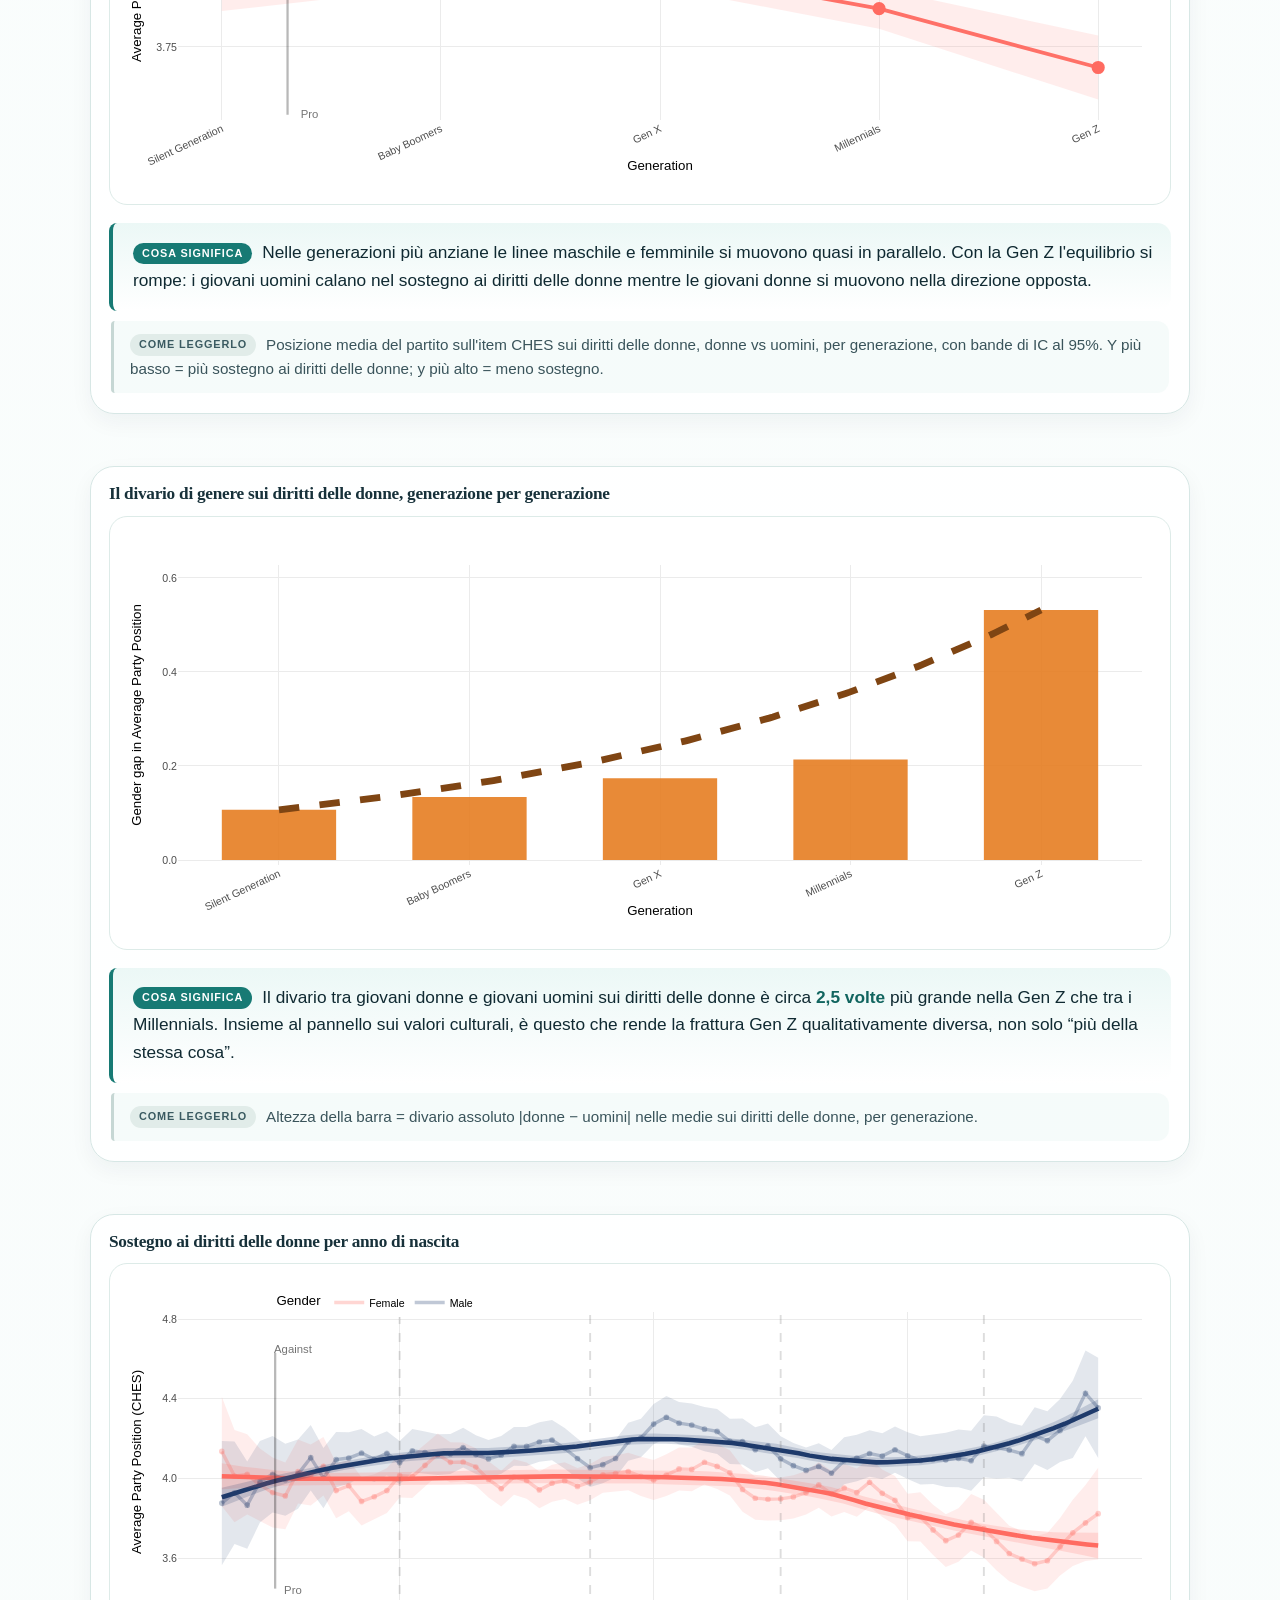
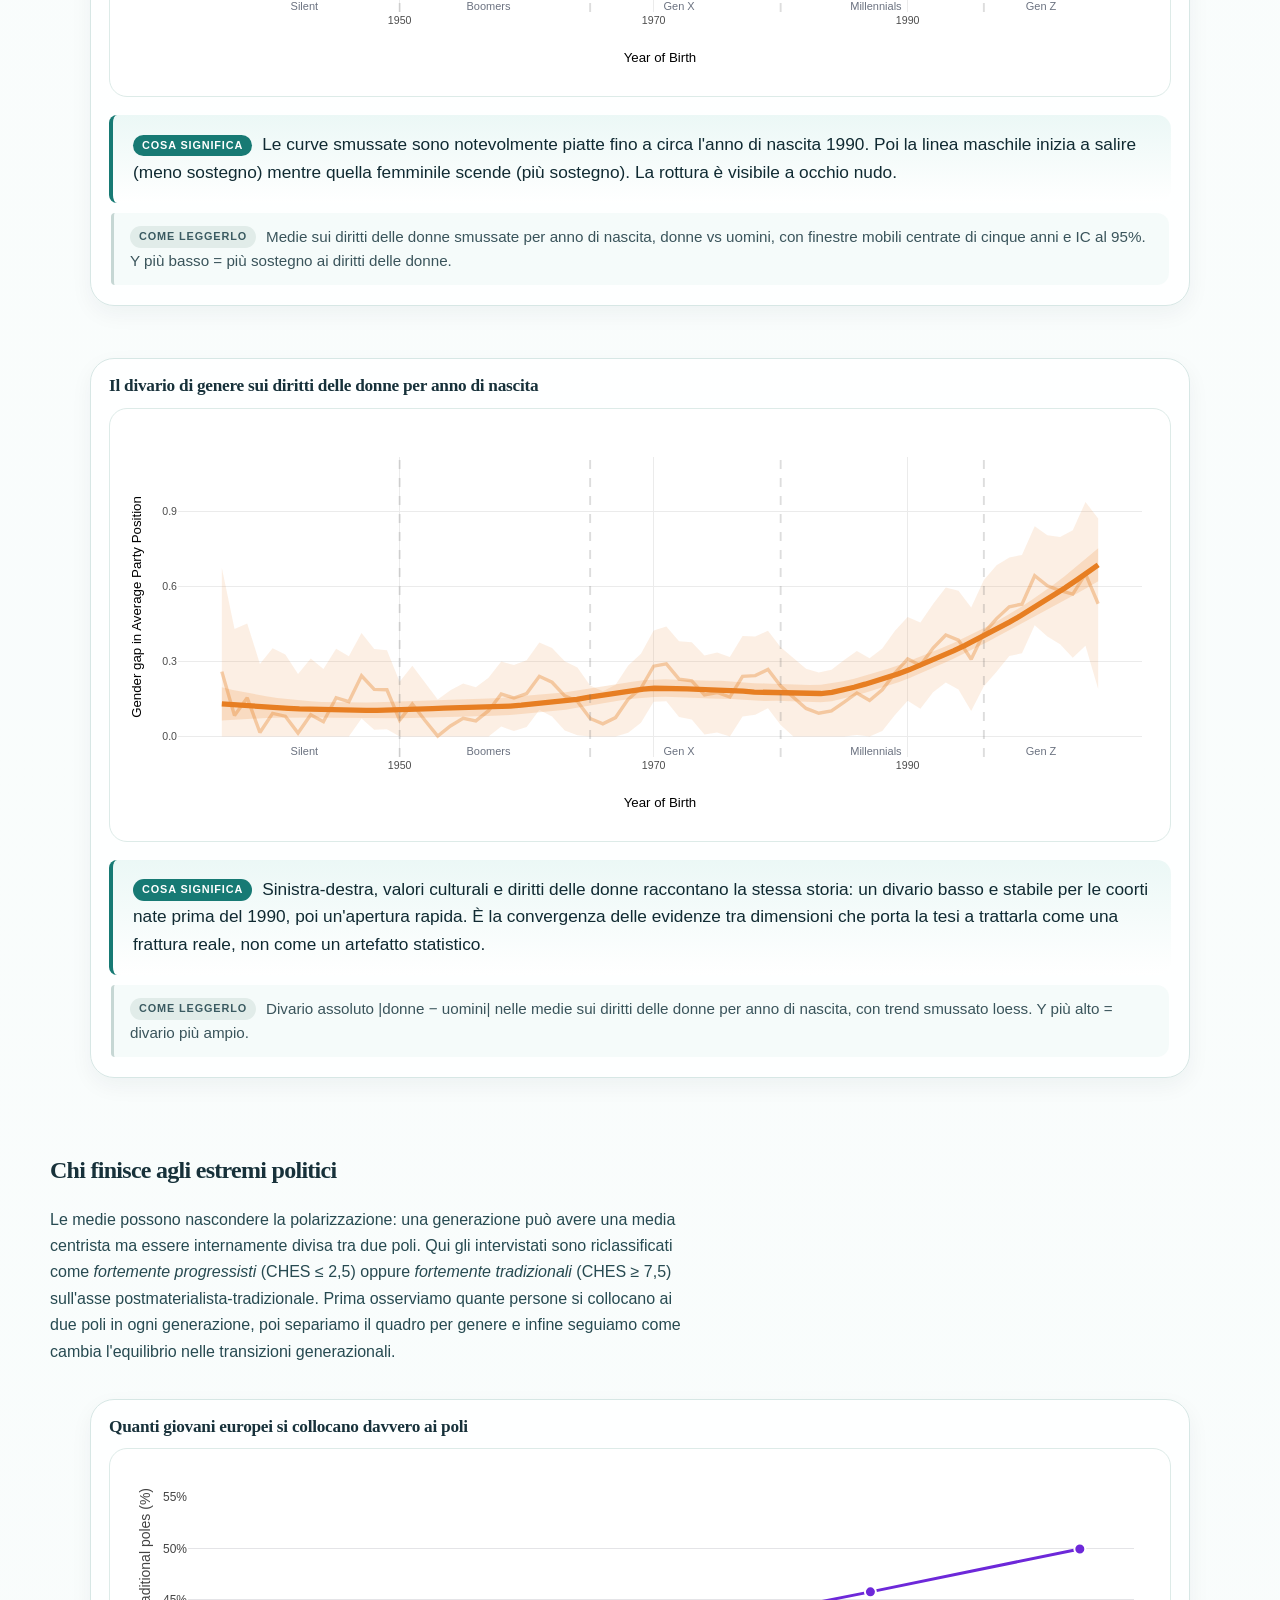
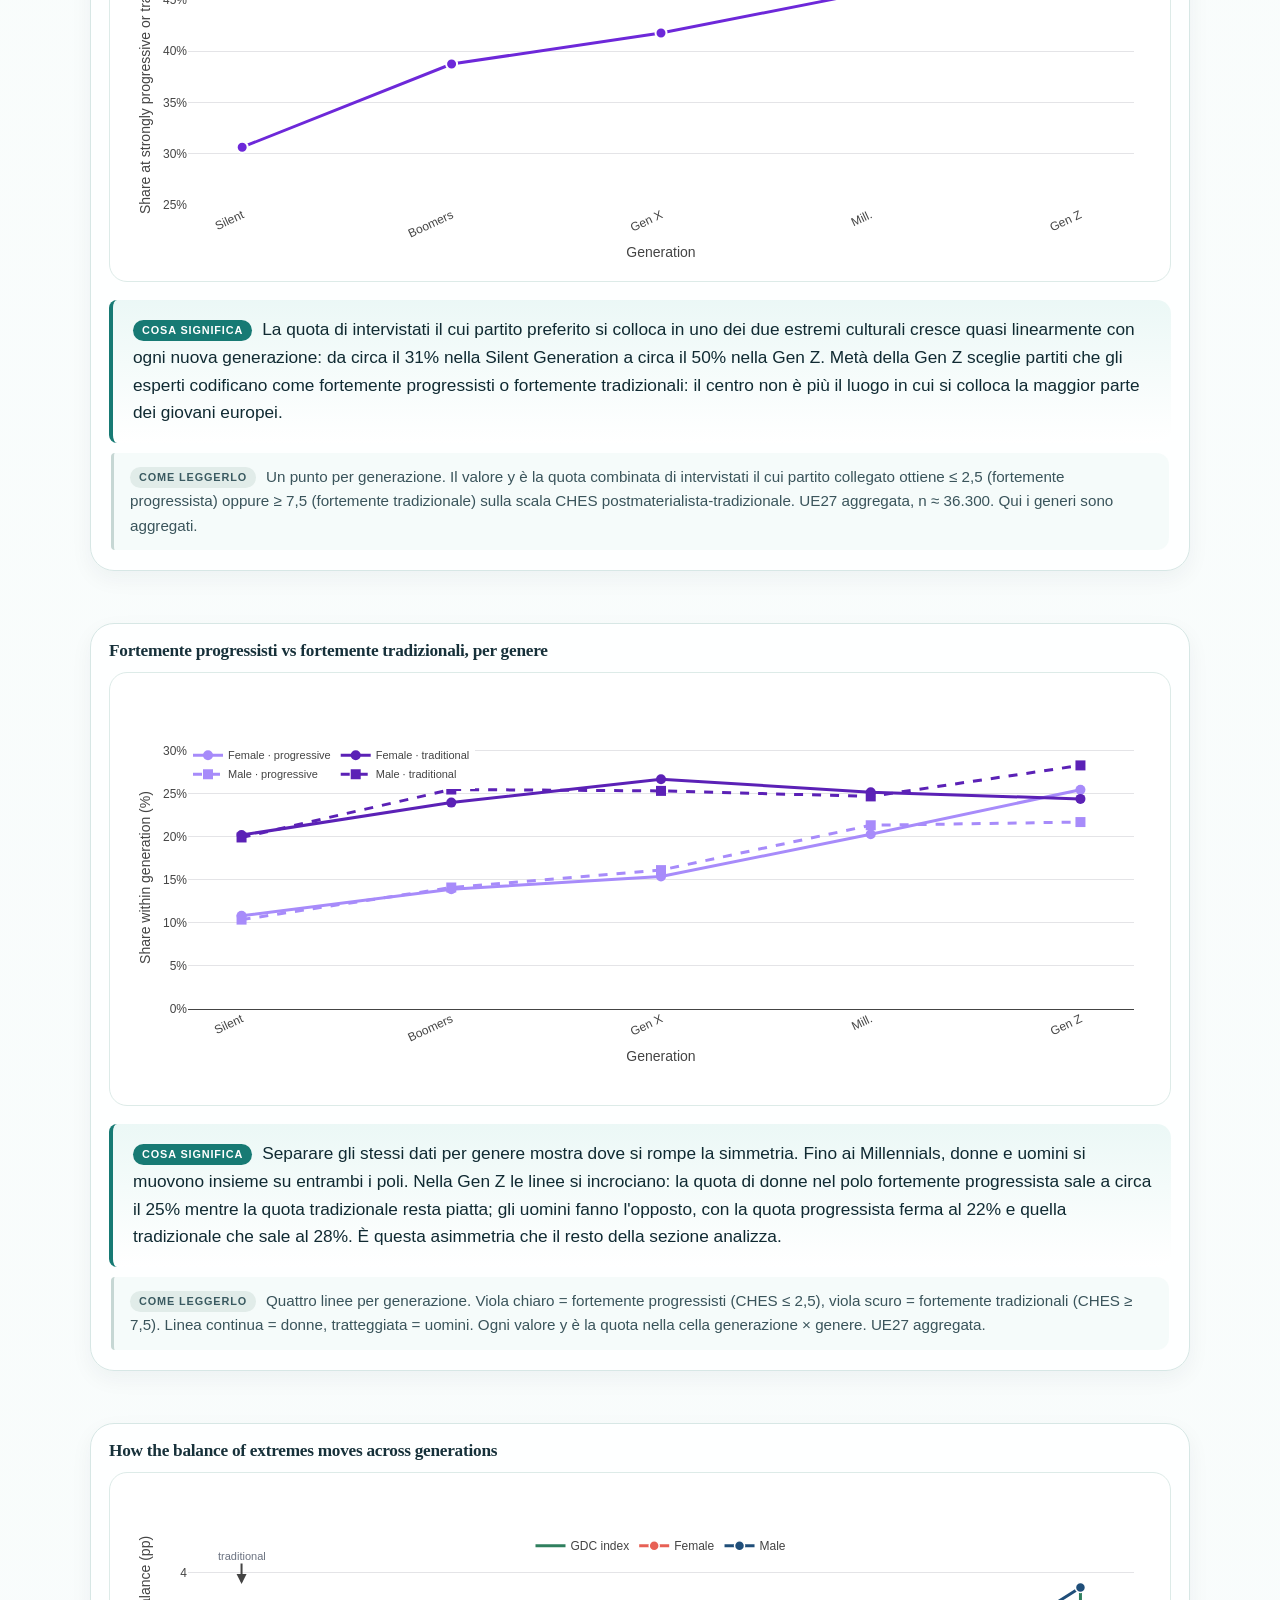
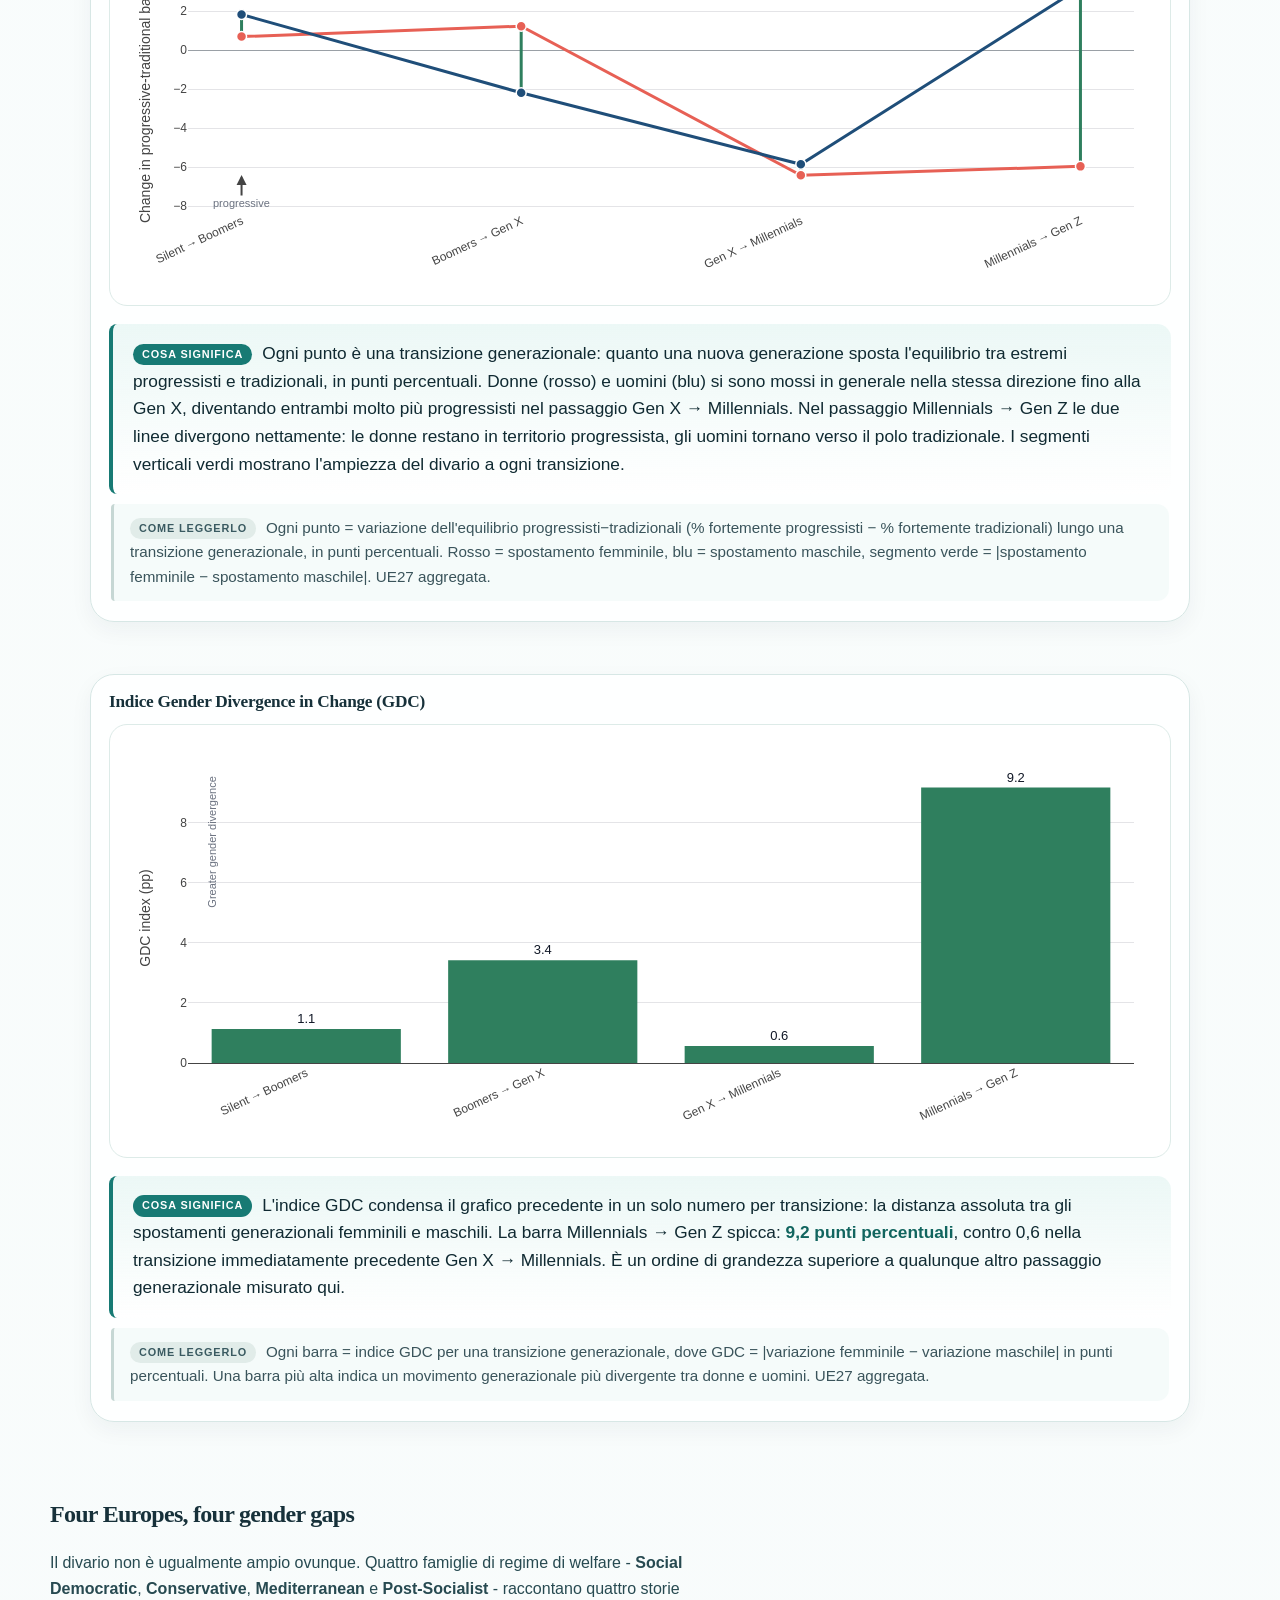
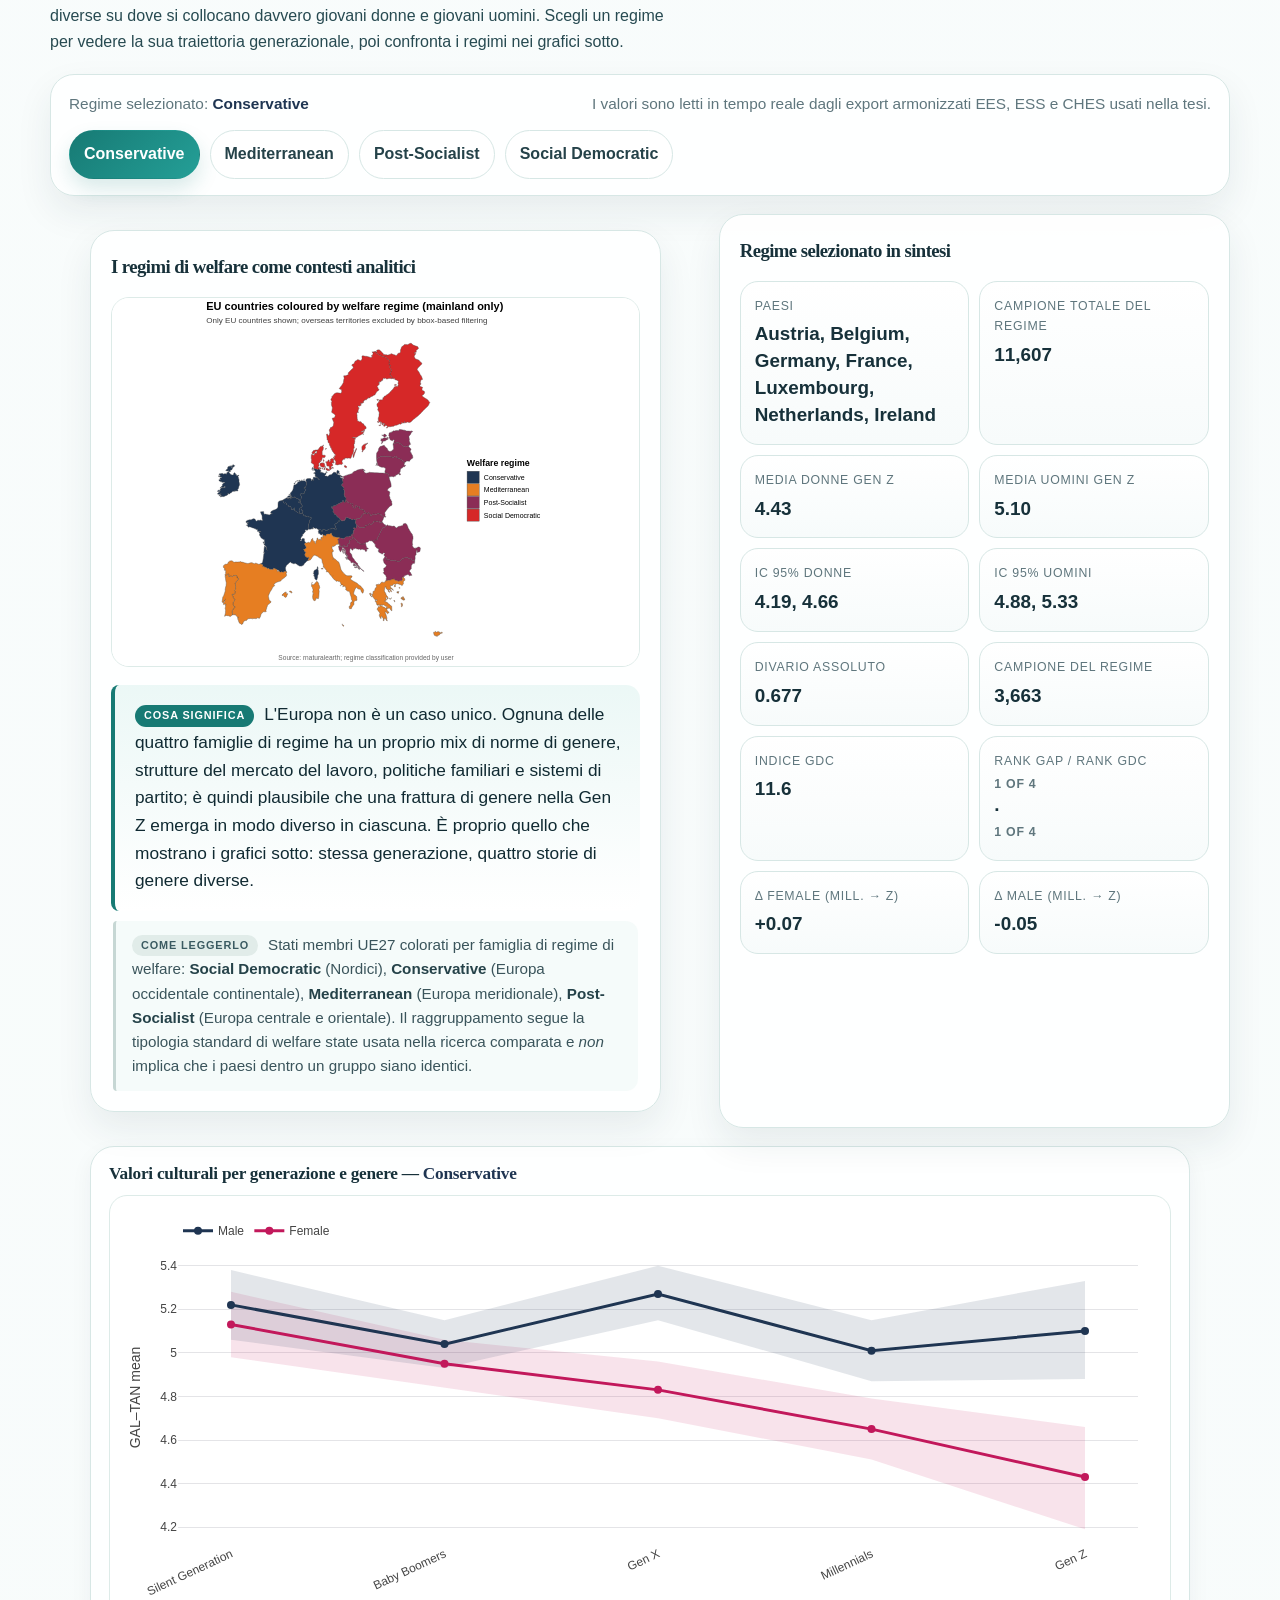
==== commit bd852c61: "Add thesis GitHub link" ====
--- a/index.html
+++ b/index.html
@@ -25,6 +25,7 @@
         <a href="#predictors">What explains it</a>
         <a href="#references">References</a>
         <a href="thesis.pdf" target="_blank" rel="noreferrer">Full thesis PDF</a>
+        <a href="https://github.com/simoneghezzicolombo/genz-gender-political-polarization" target="_blank" rel="noreferrer">GitHub repository</a>
       </nav>
       <div class="language-toggle" aria-label="Language">
         <button type="button" data-lang-toggle="it" aria-pressed="true">IT</button>
@@ -47,6 +48,7 @@
         <div class="actions">
           <a class="btn primary" href="#values">Start with the key finding</a>
           <a class="btn" href="thesis.pdf" target="_blank" rel="noreferrer">Read the full thesis</a>
+          <a class="btn" href="https://github.com/simoneghezzicolombo/genz-gender-political-polarization" target="_blank" rel="noreferrer">Open GitHub repo</a>
         </div>
       </div>
 
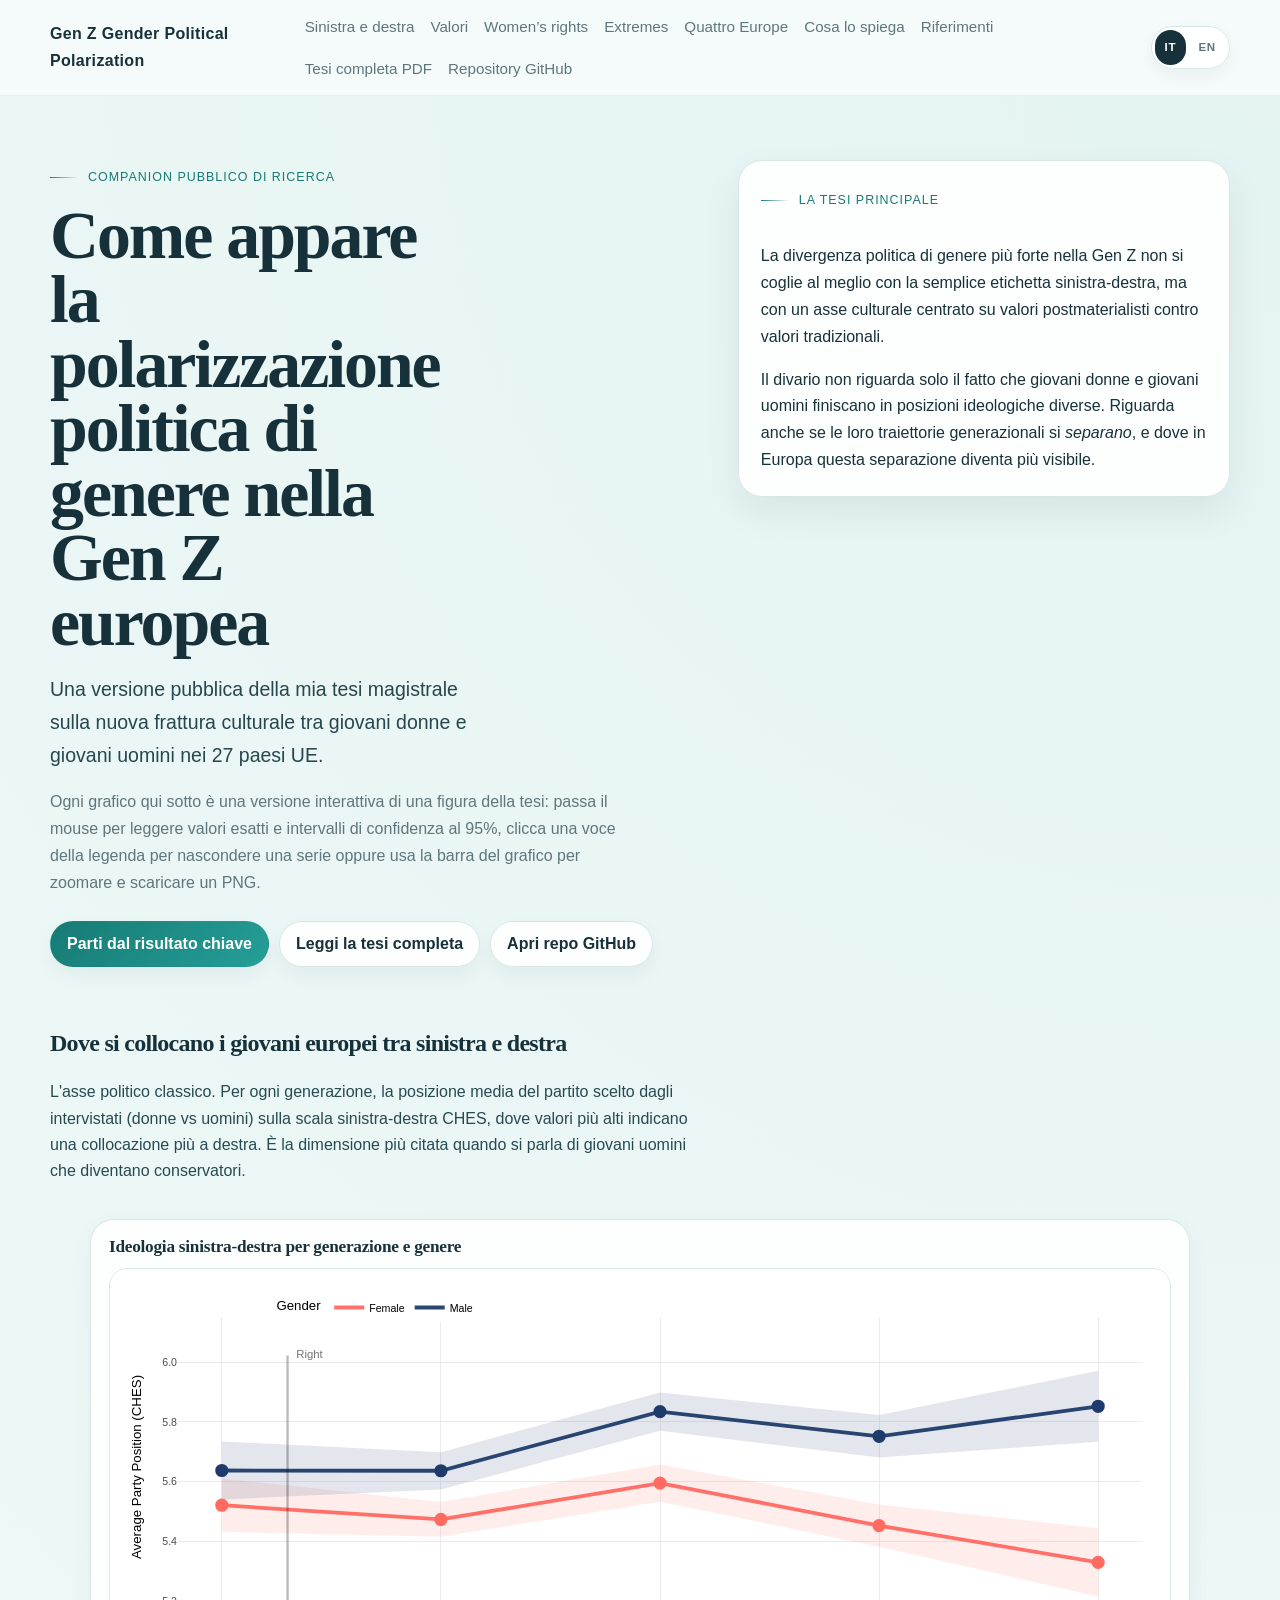
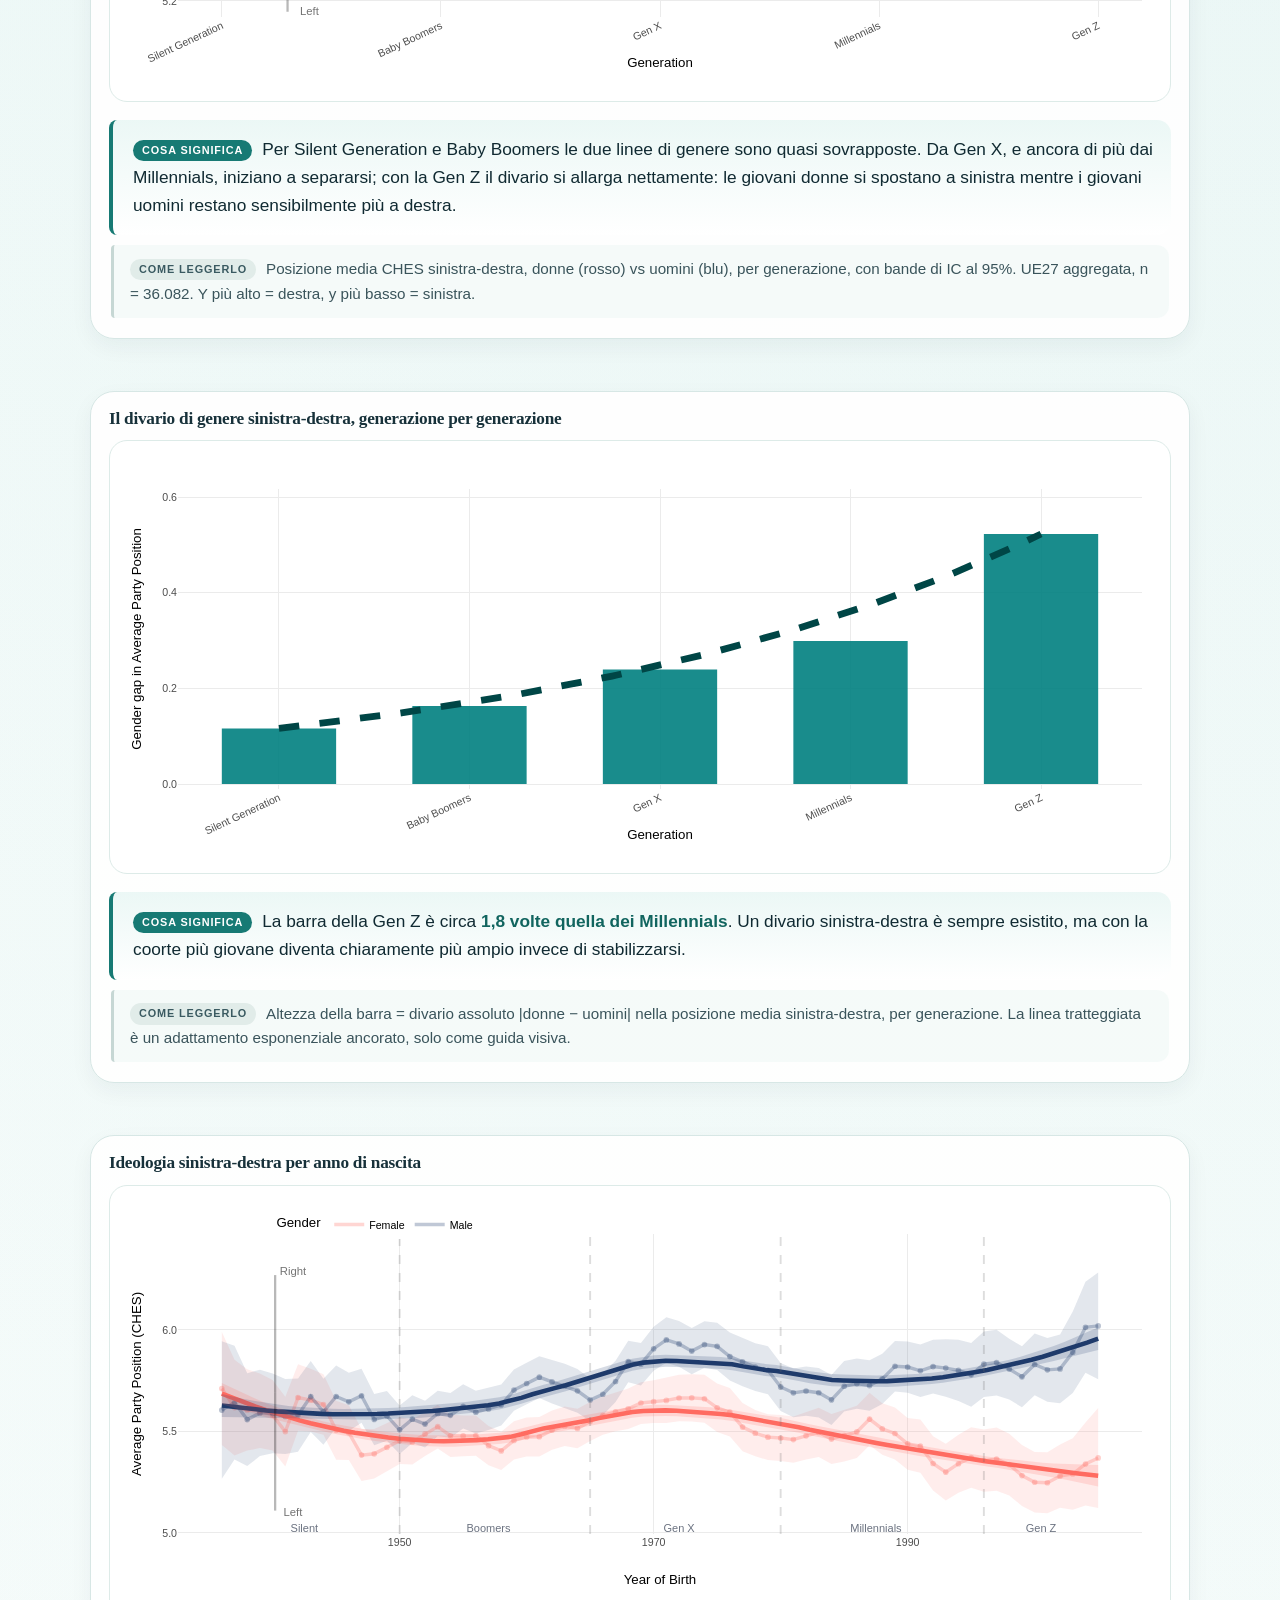
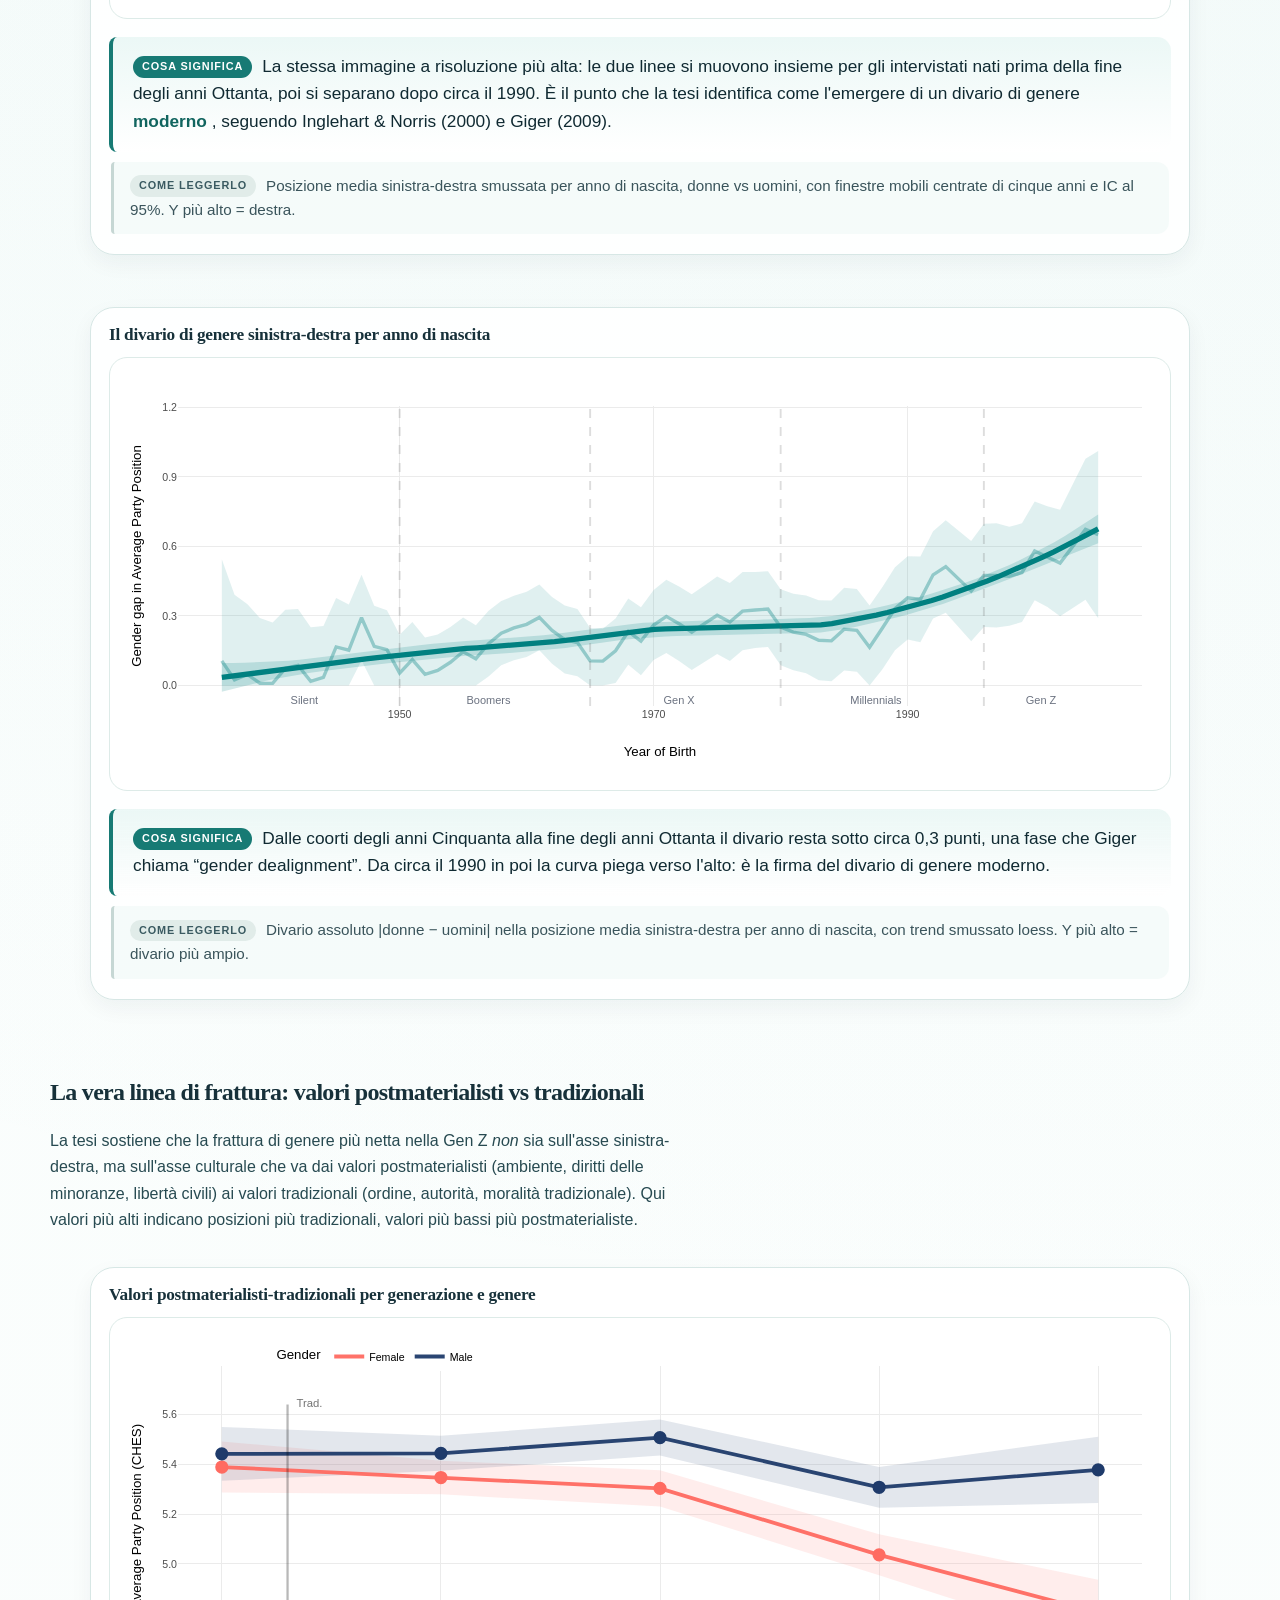
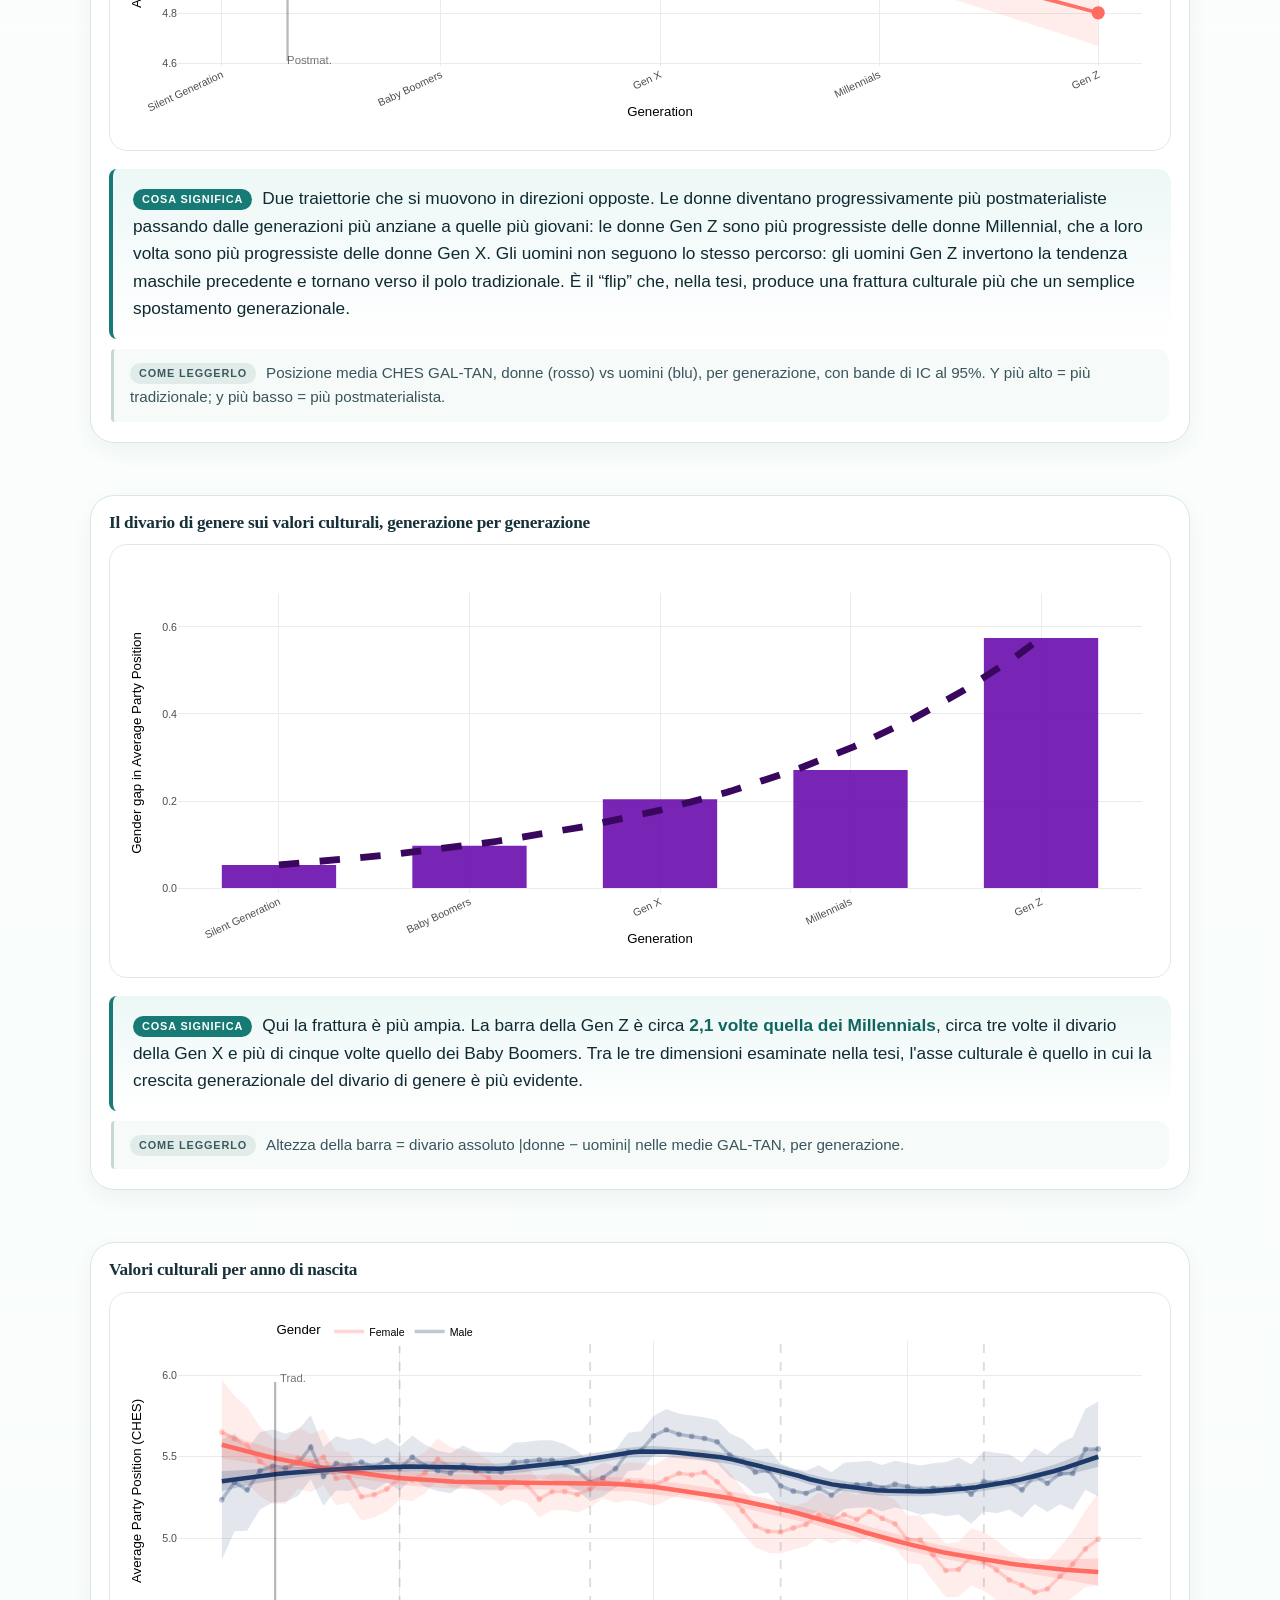
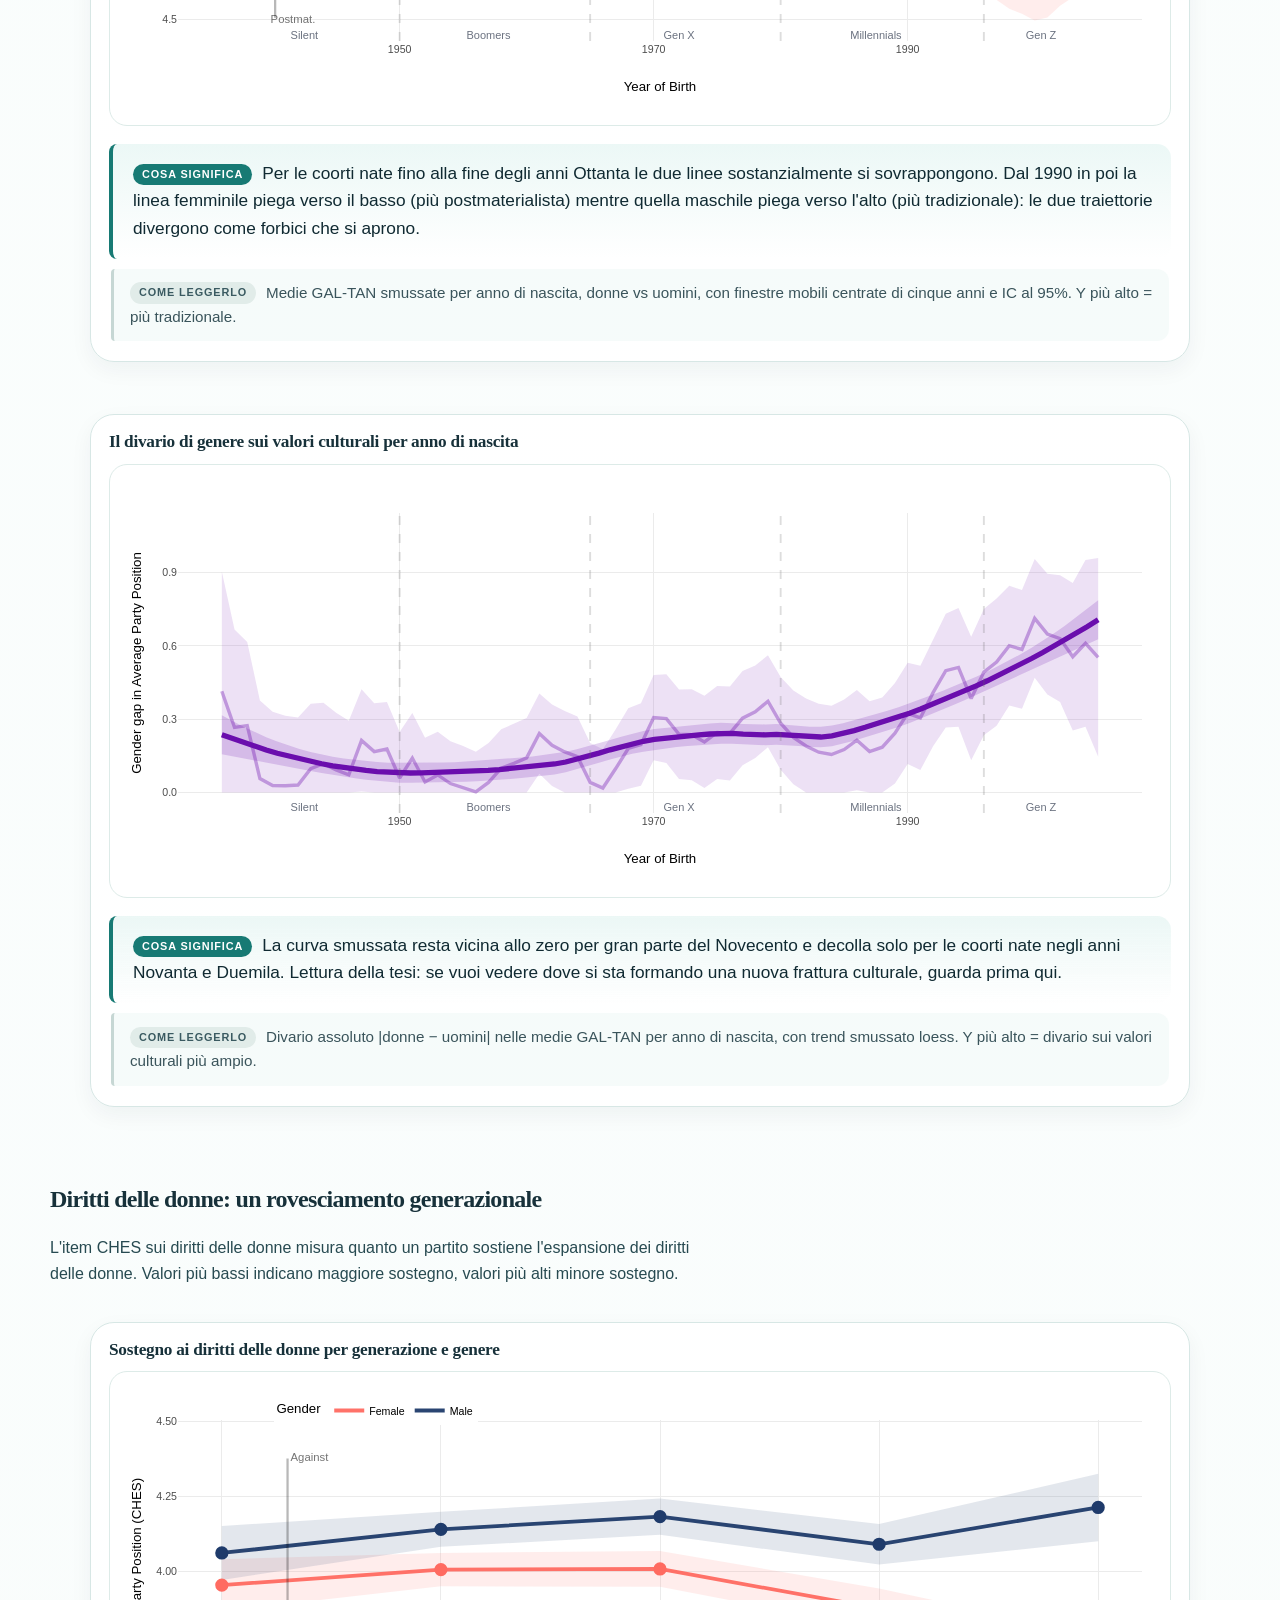
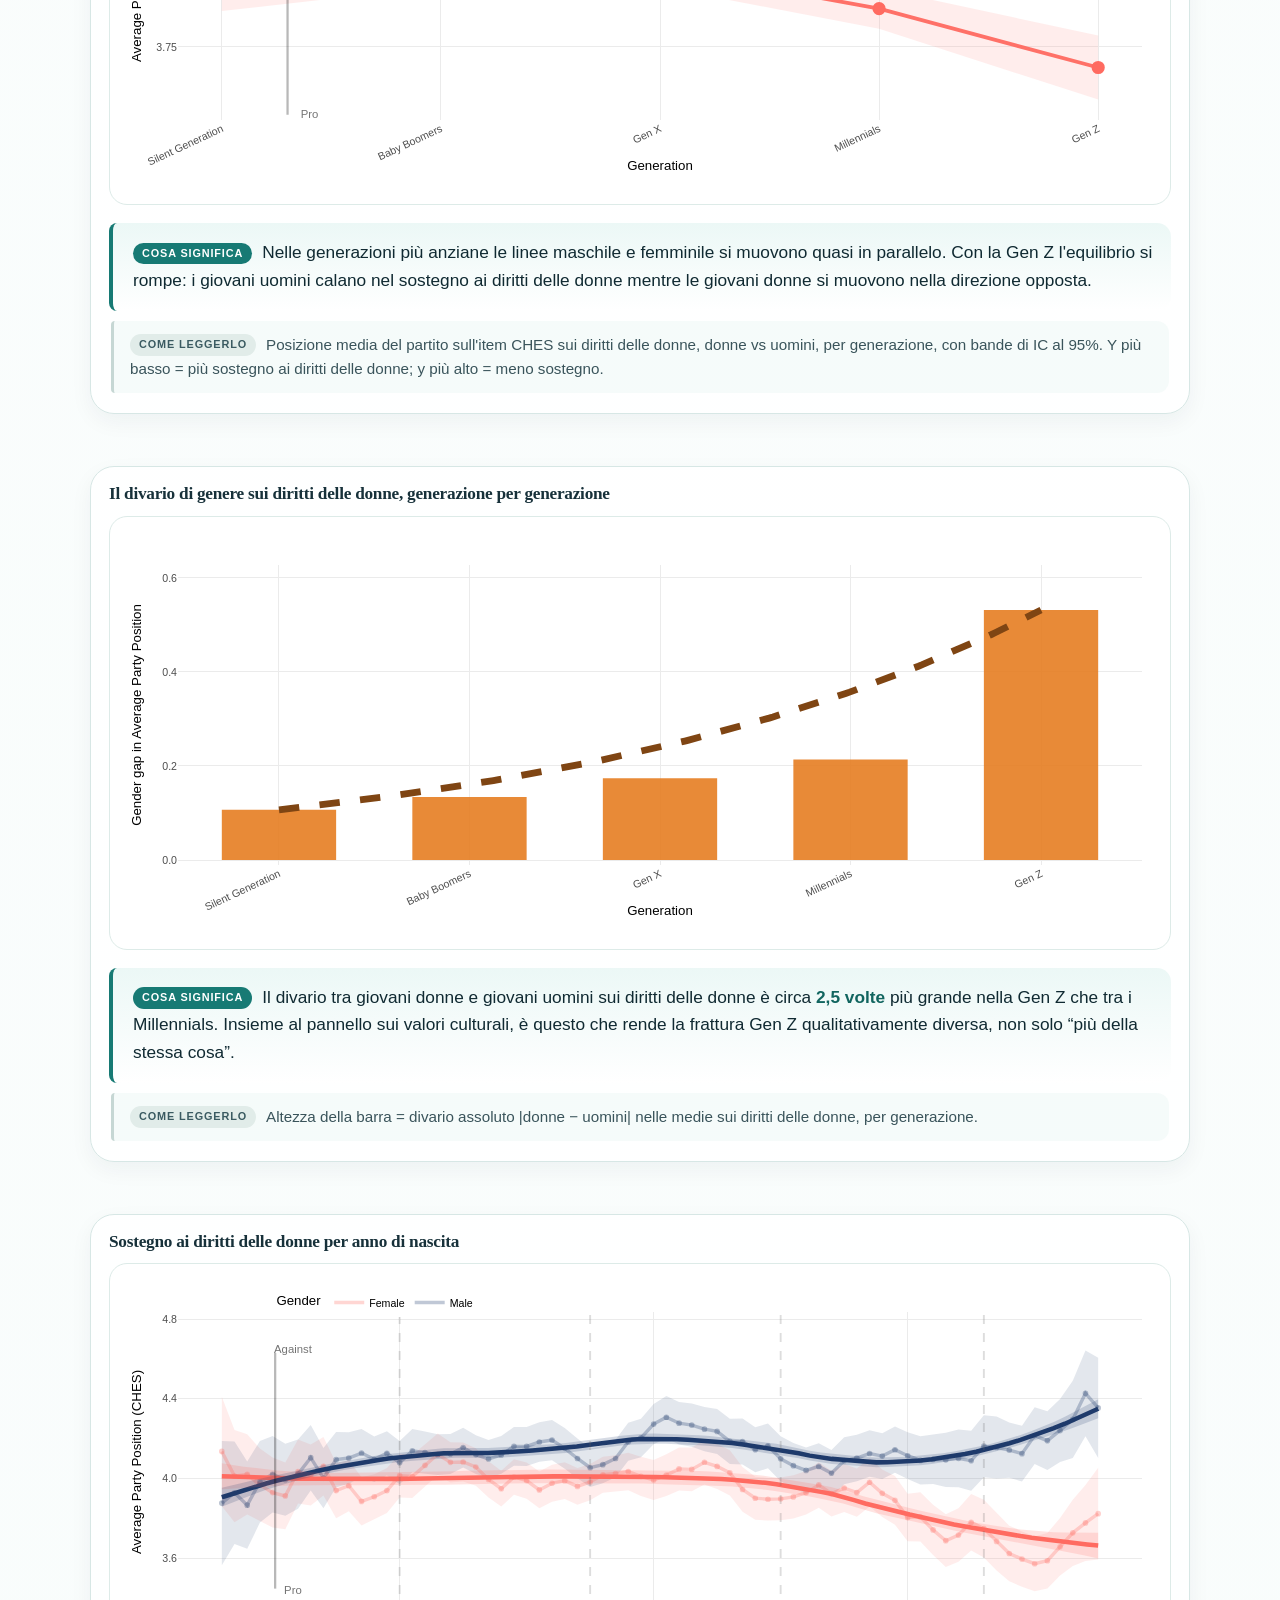
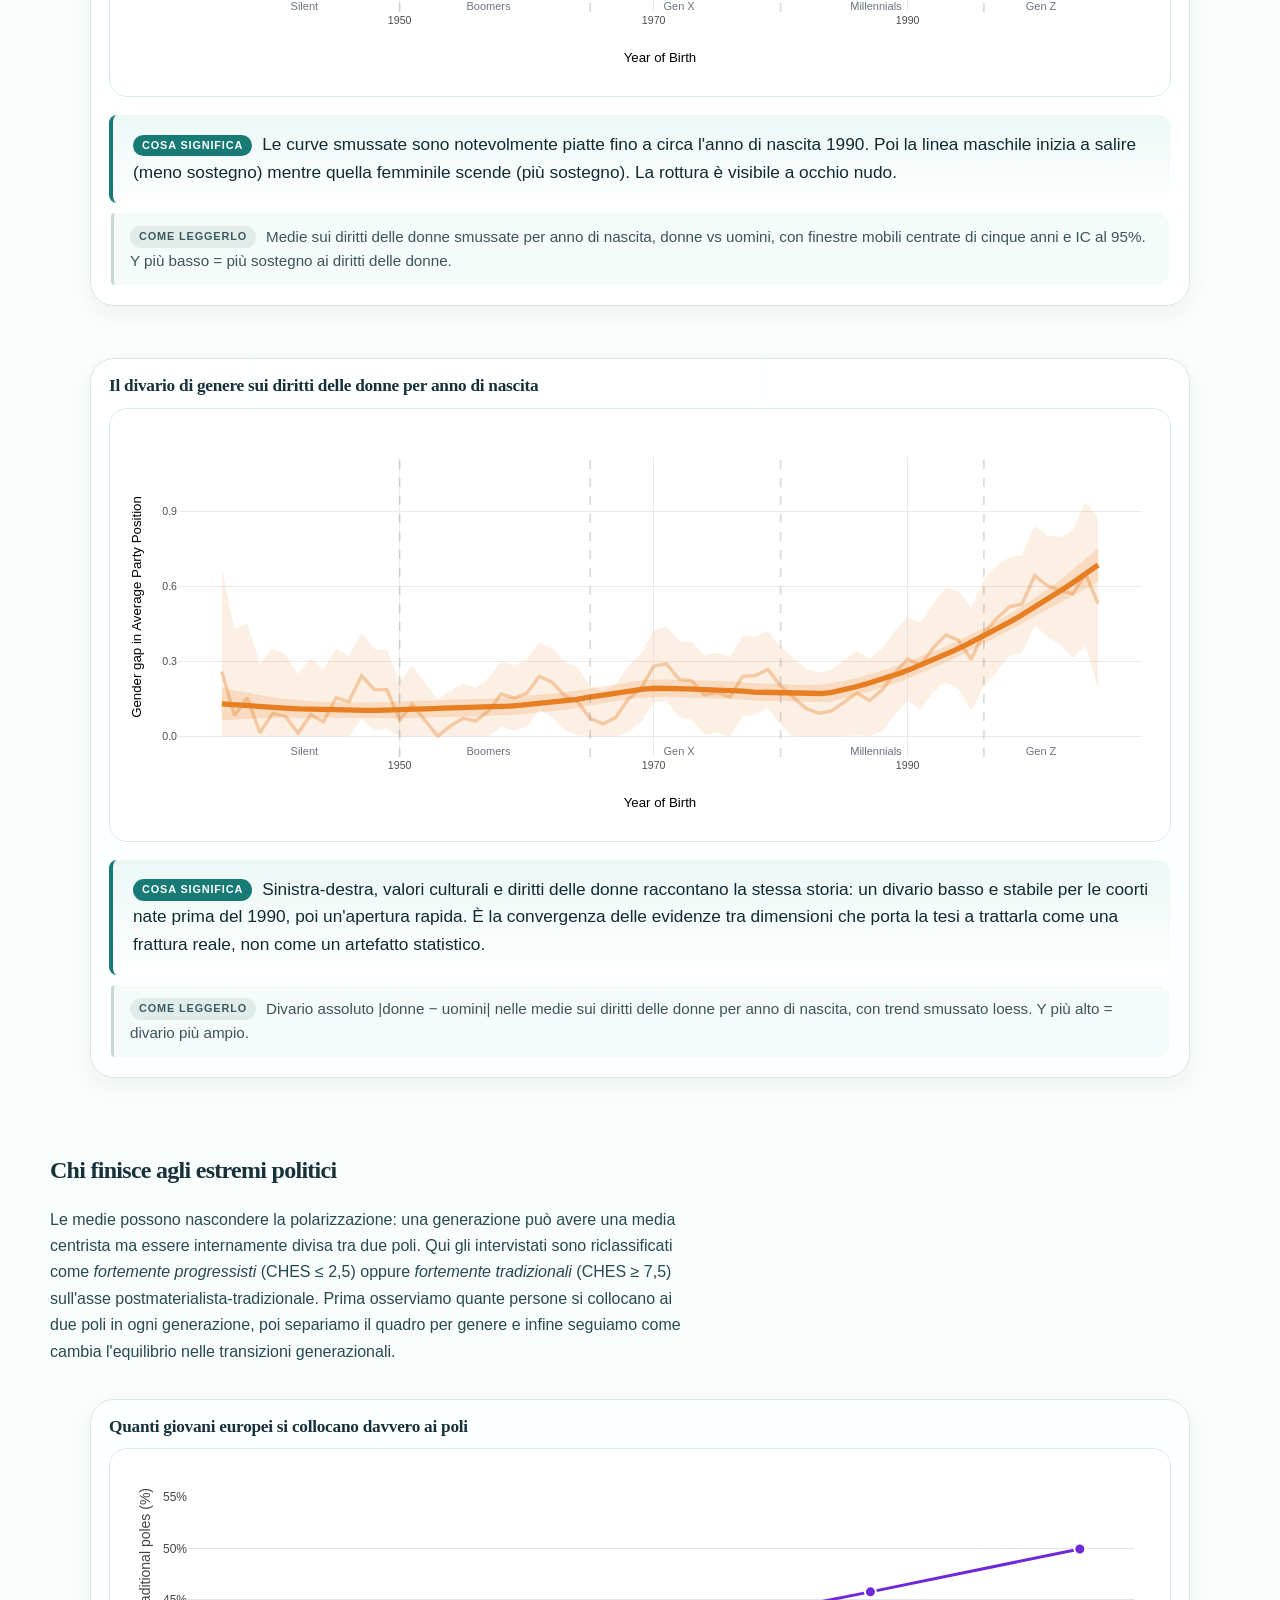
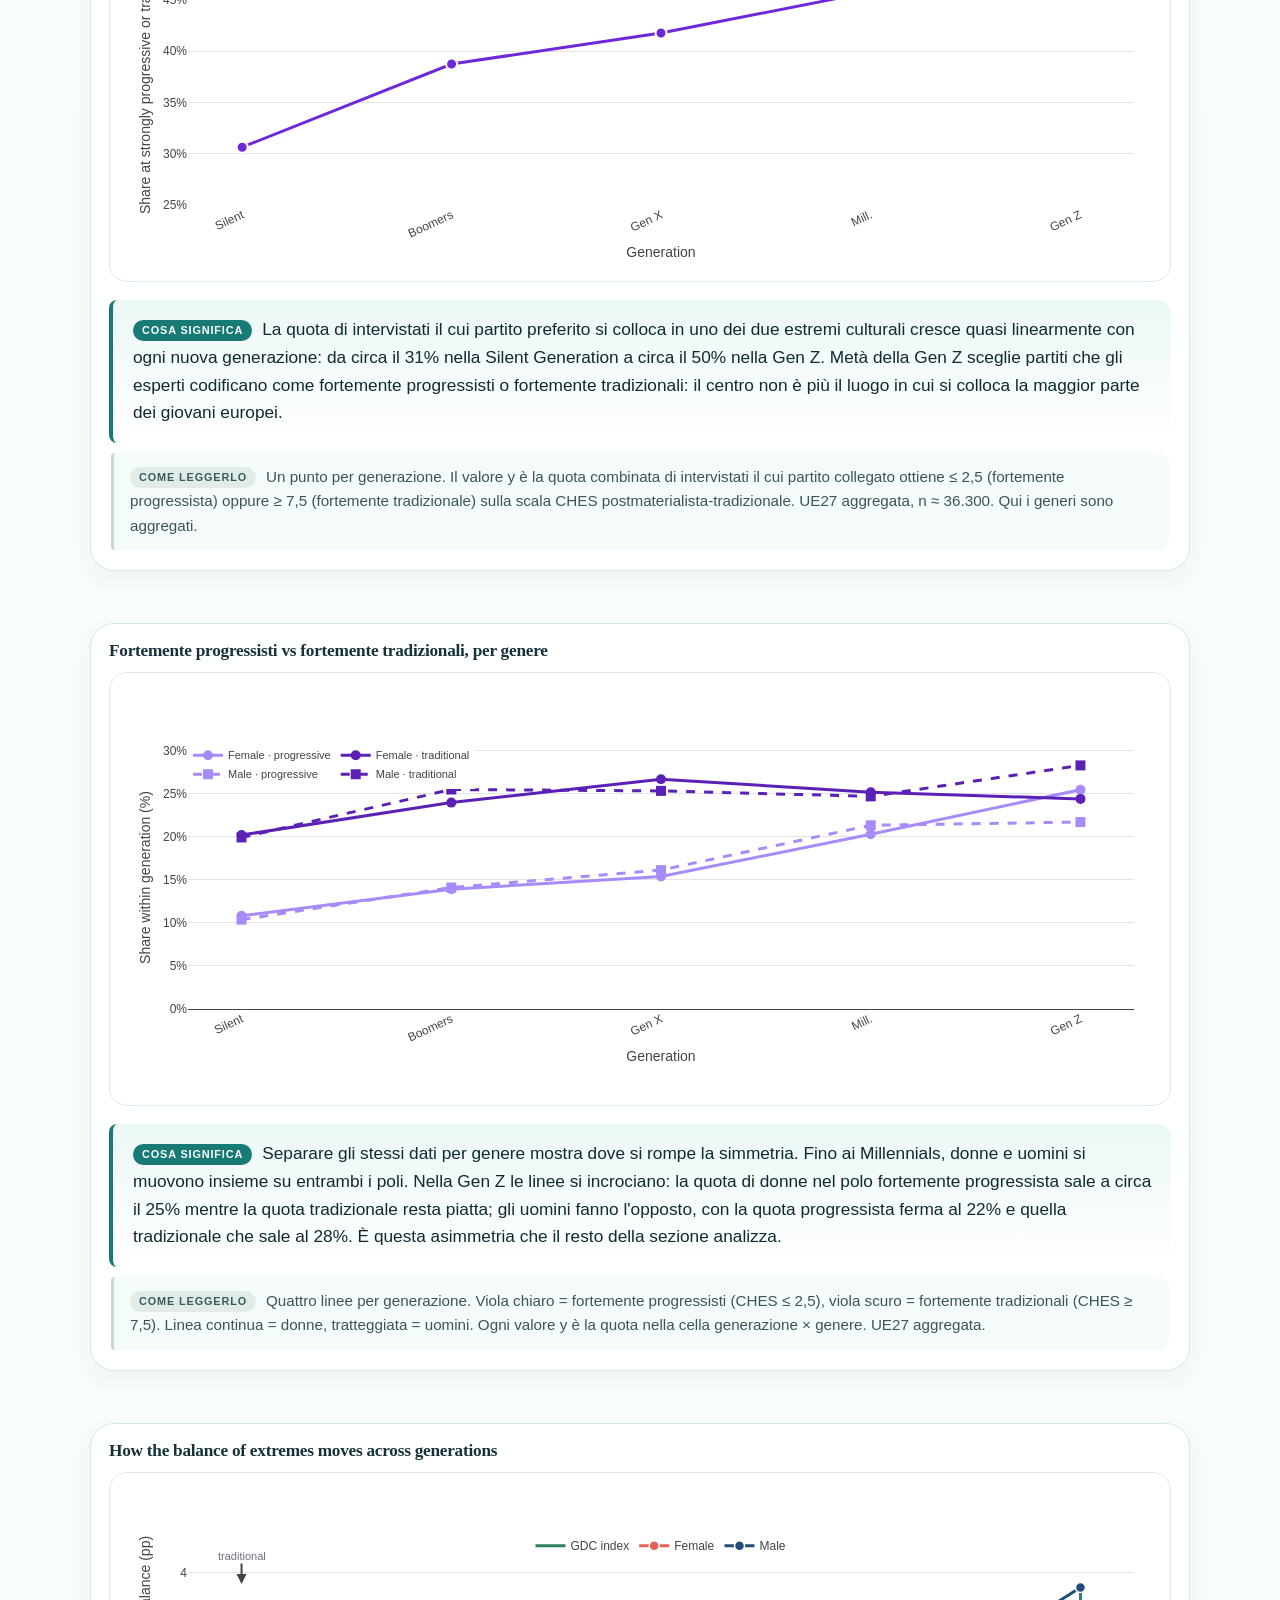
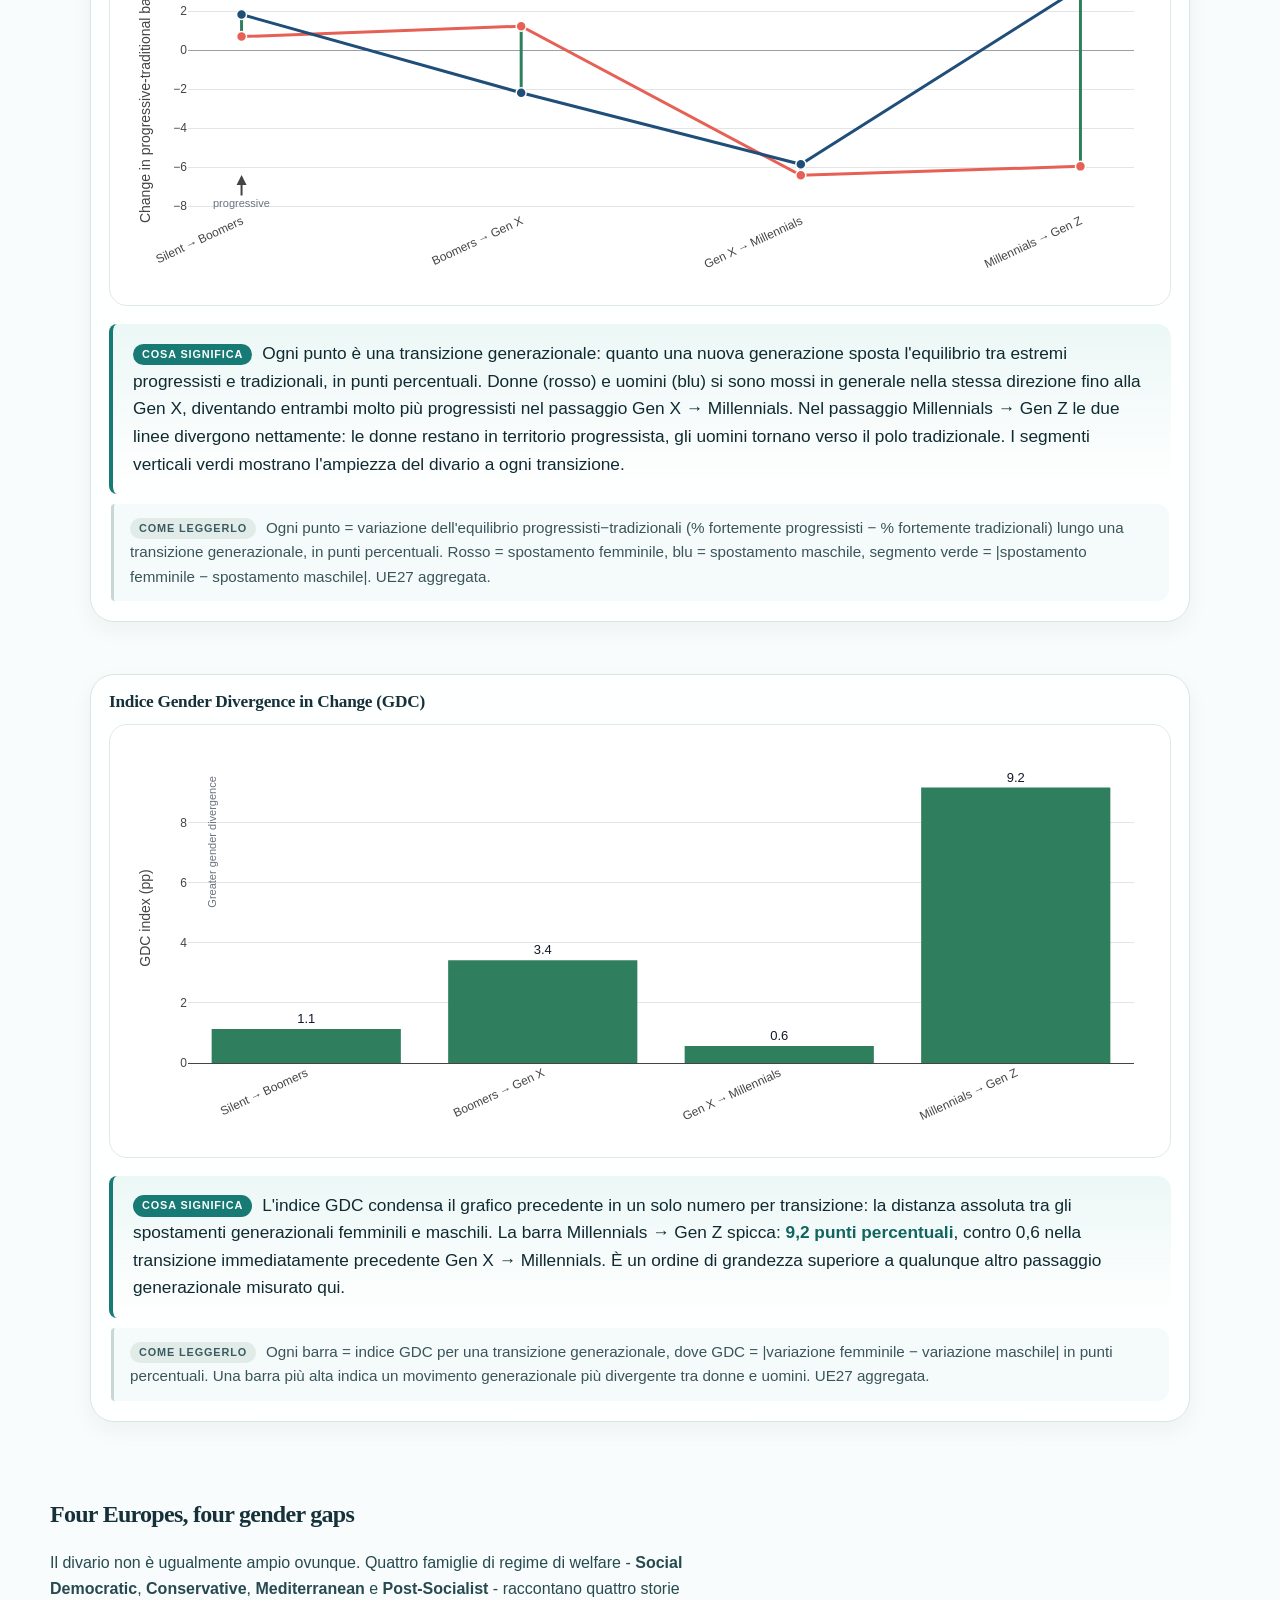
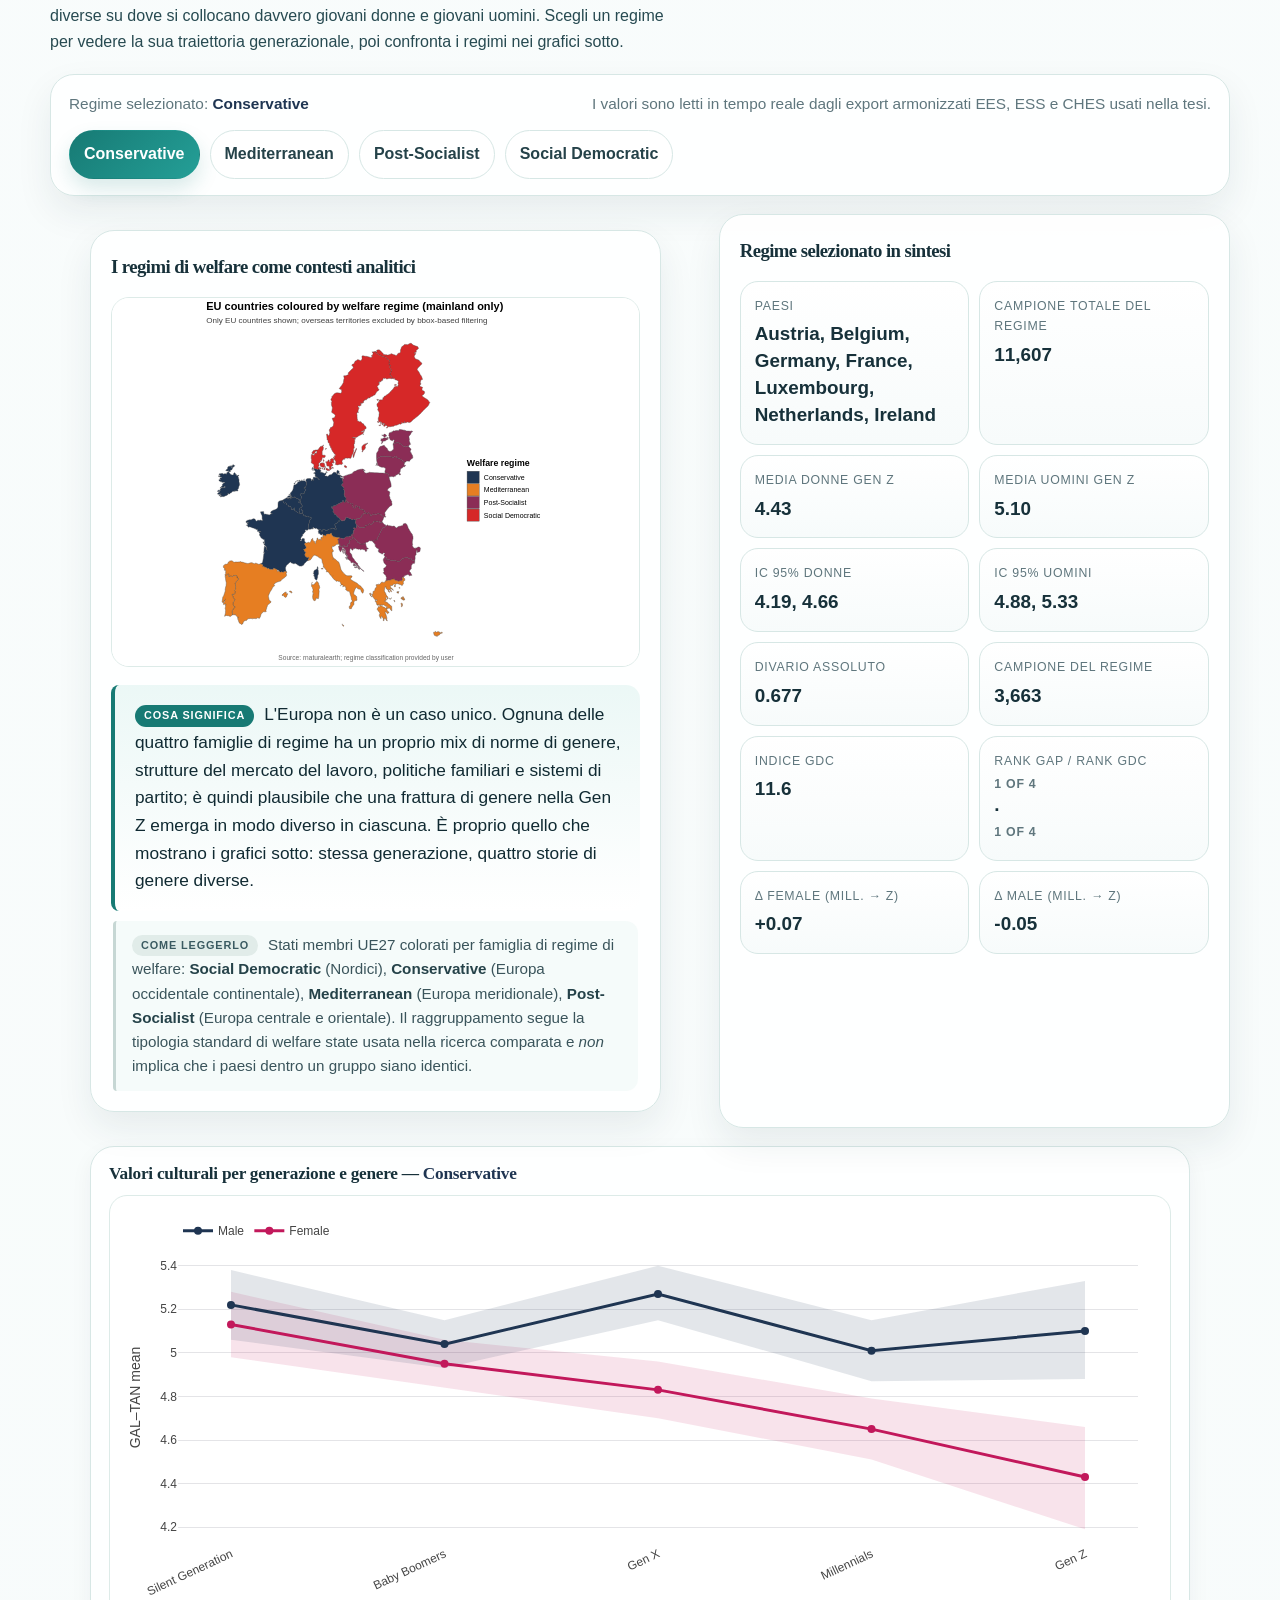
==== commit 5d1083e2: "Add Gen Z policy relevance note" ====
--- a/index.html
+++ b/index.html
@@ -461,6 +461,15 @@
           Each row is one term in the regression. <em>Coeff</em> is the standardized estimate (in GAL&ndash;TAN units per one standard deviation of the predictor). <em>CI 2.5%</em> and <em>CI 97.5%</em> are the lower and upper bounds of the 95% confidence interval. <em>Std. Err.</em> is the standard error of the coefficient. <em>p-value</em> reports the probability of seeing a coefficient that large under the null. A confidence interval that does not cross zero is statistically significant. Negative coefficients <em>widen</em> the female&ndash;male gap; positive coefficients <em>narrow</em> it. Sources: EES 2024 + ESS 2023&ndash;2024 + CHES 2024, standardized regression on Gen Z respondents.
         </p>
       </figure>
+      <aside class="card policy-box">
+        <div class="eyebrow">Policy relevance</div>
+        <p>
+          The gender divide among young Europeans should not be read as young men and young women forming homogeneous political blocs. Rather, it points to different social, economic and cultural worlds in which political attitudes are formed.
+        </p>
+        <p>
+          This matters for civic education, youth policy, gender equality initiatives, third places, digital platforms and welfare policies addressing material insecurity.
+        </p>
+      </aside>
     </section>
 
     <section id="method">
--- a/styles.css
+++ b/styles.css
@@ -244,6 +244,11 @@
 
 .card p:last-child {
   margin-bottom: 0;
+}
+
+.policy-box {
+  margin-top: 18px;
+  border-left: 4px solid var(--teal);
 }
 
 .lead-grid,
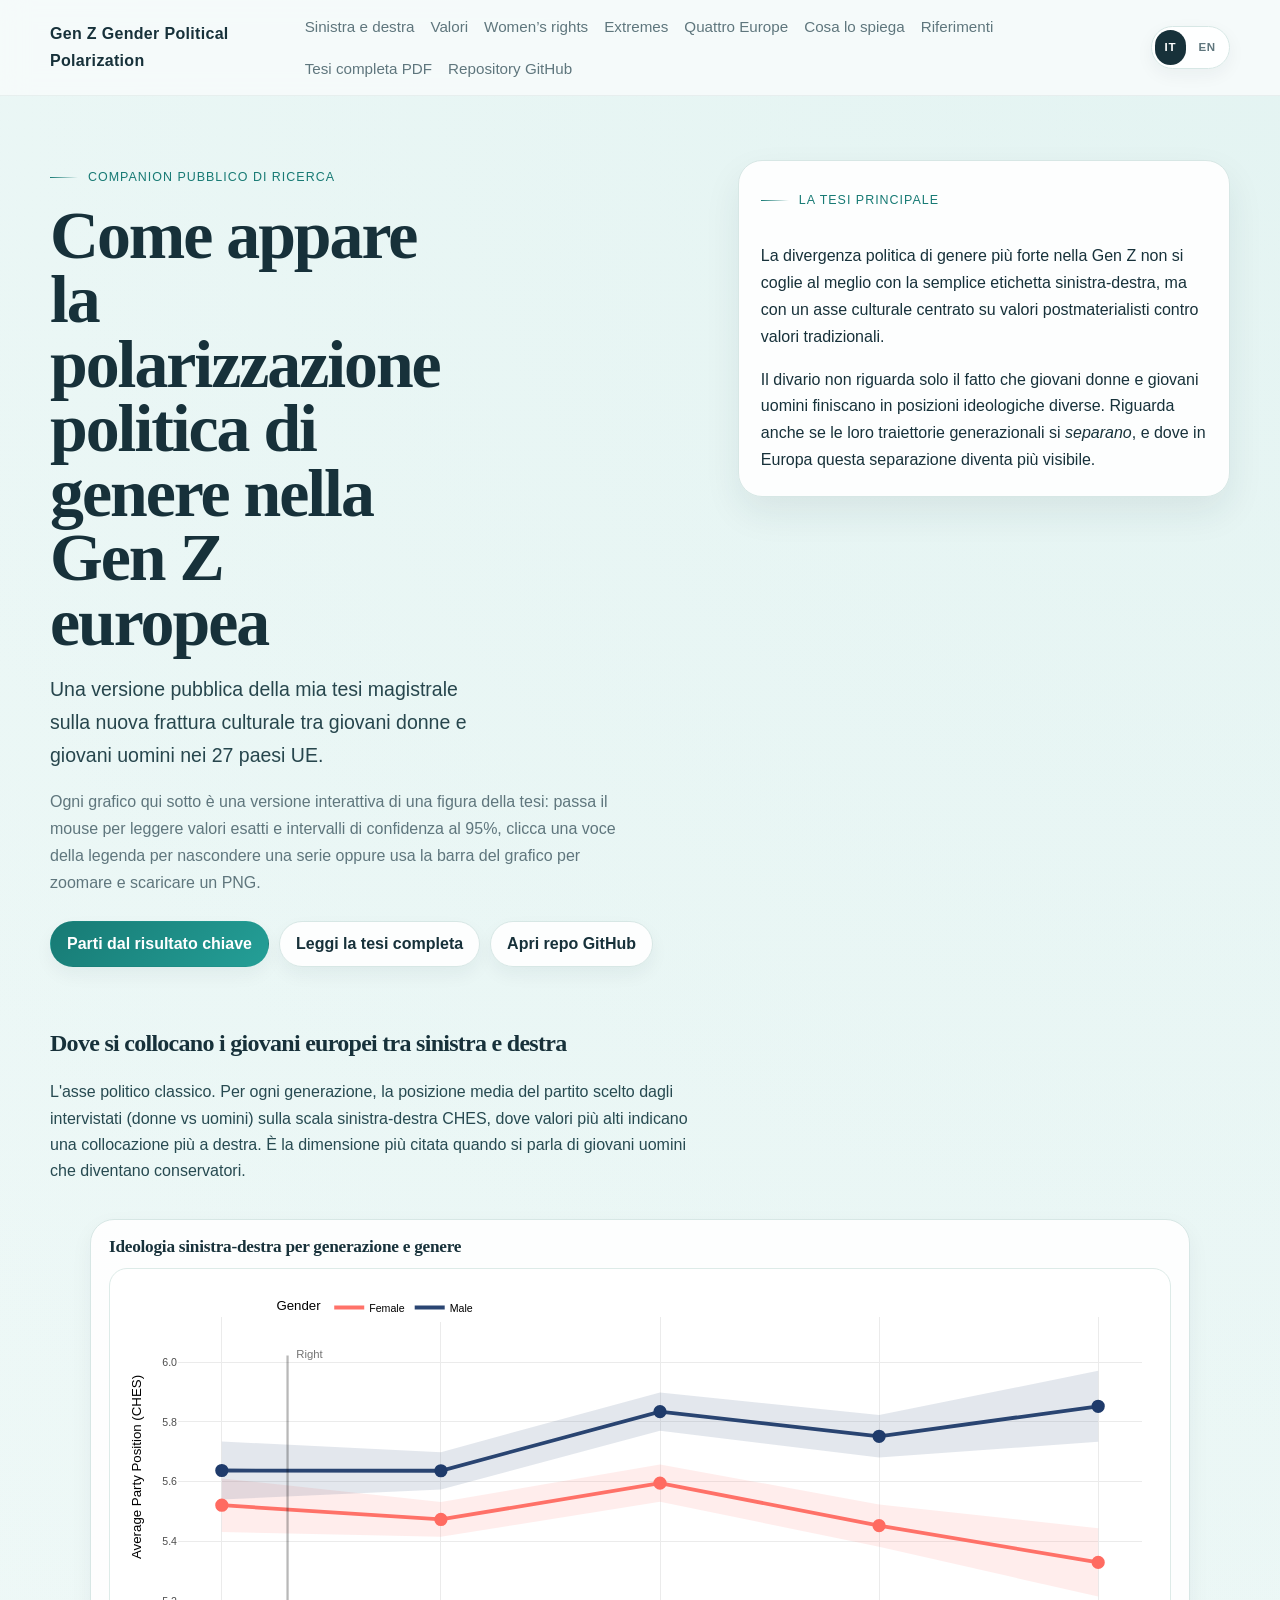
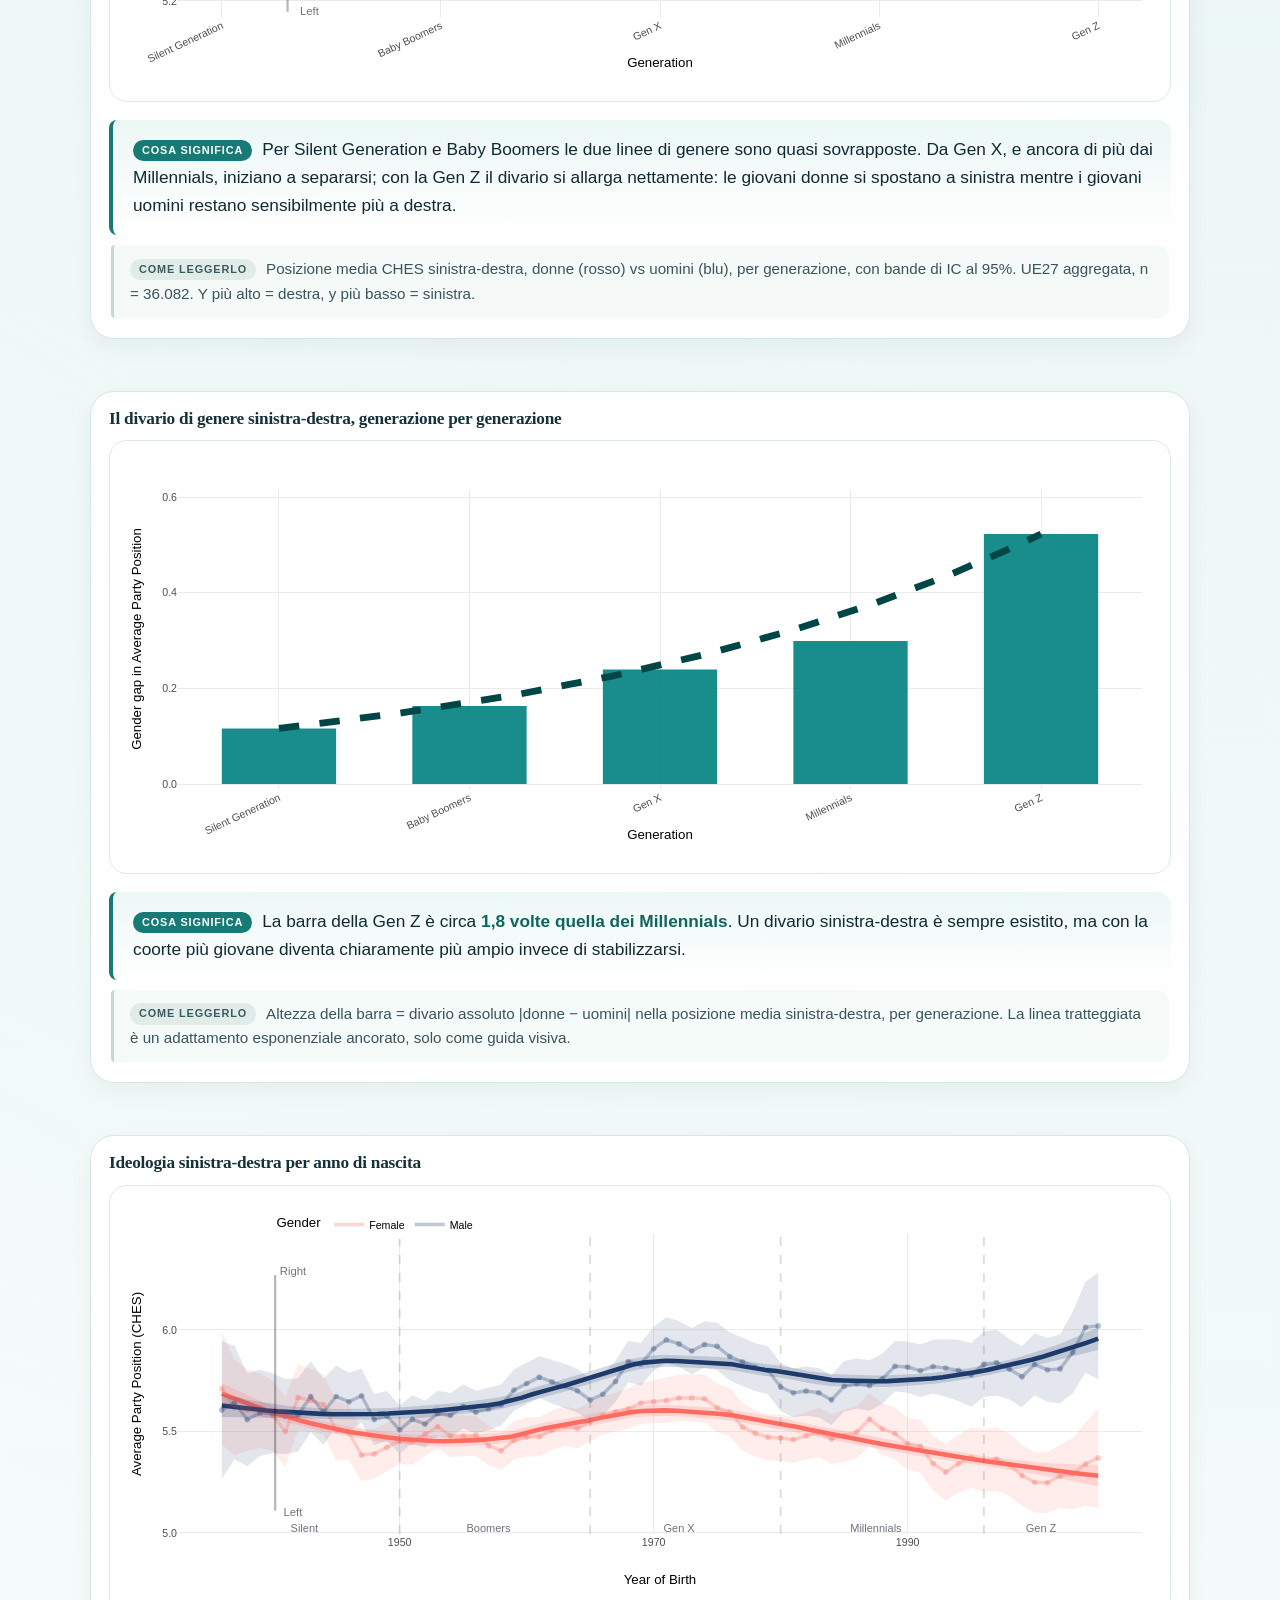
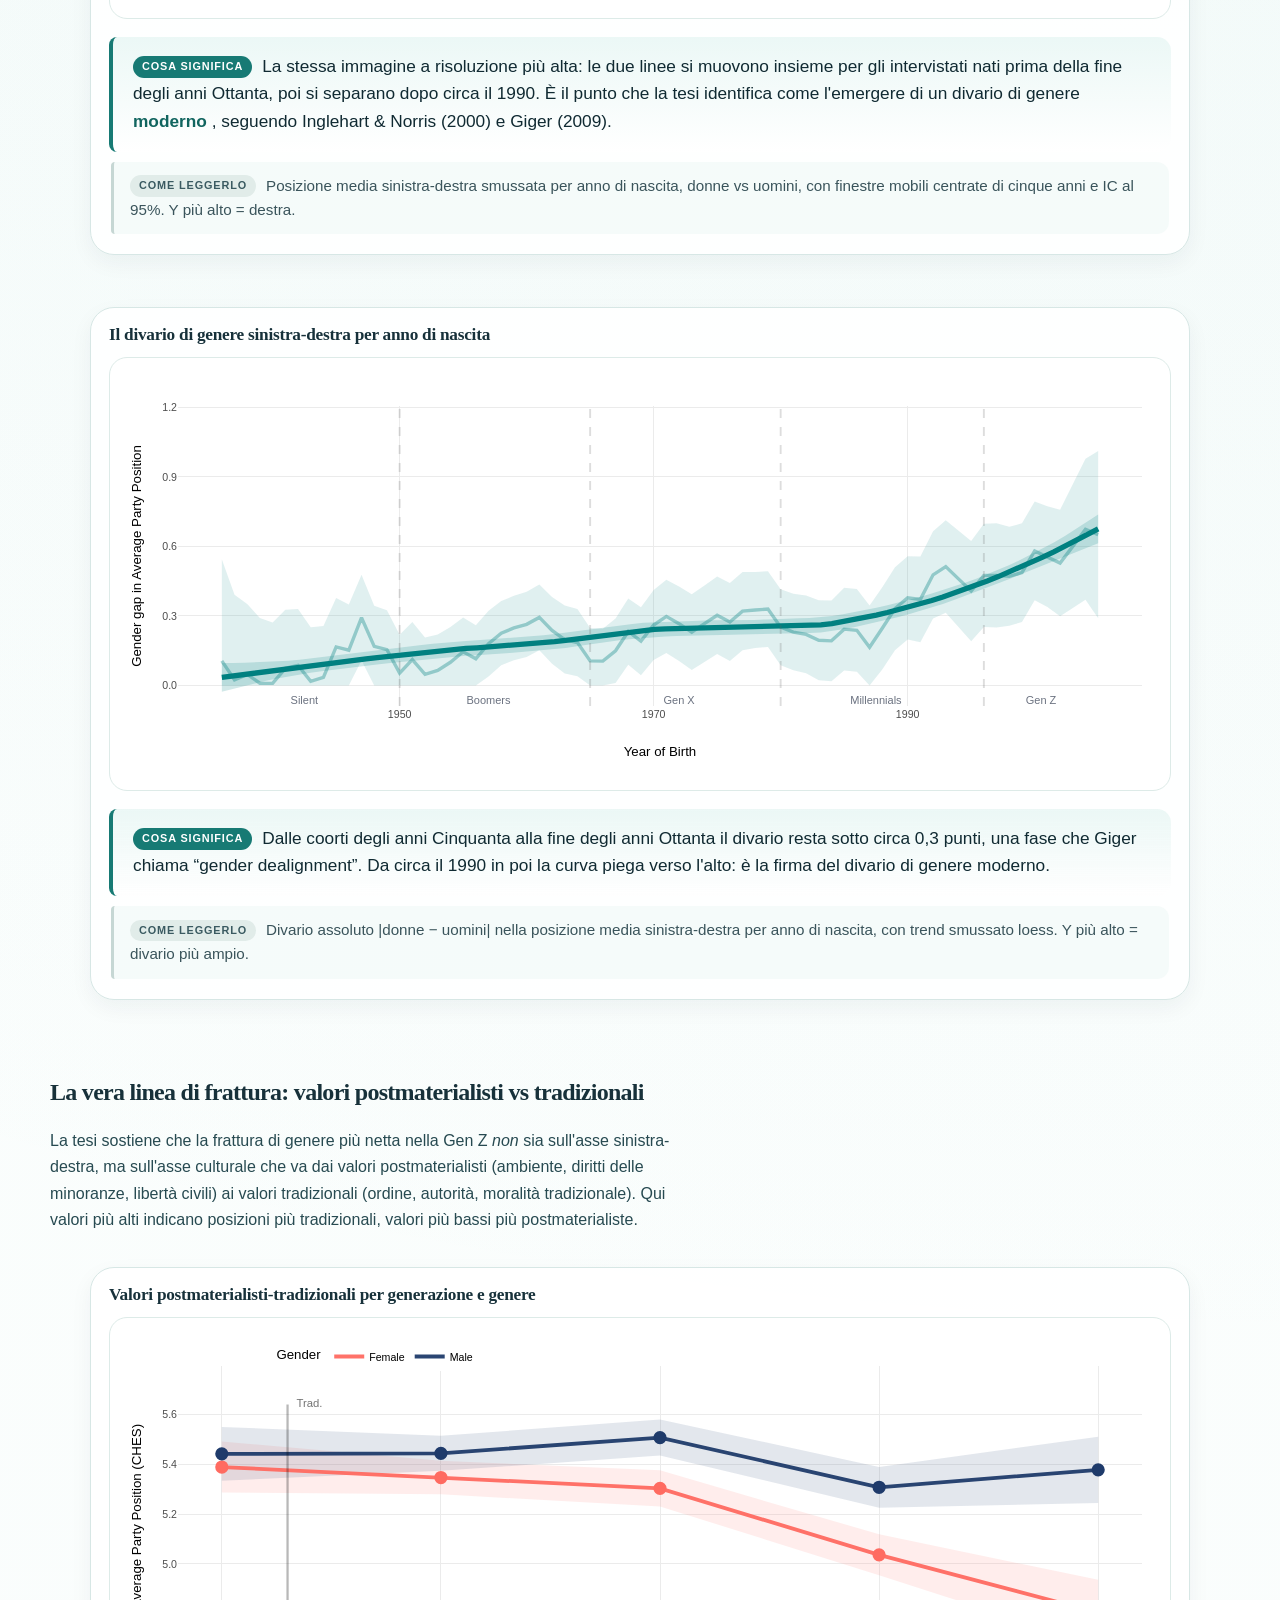
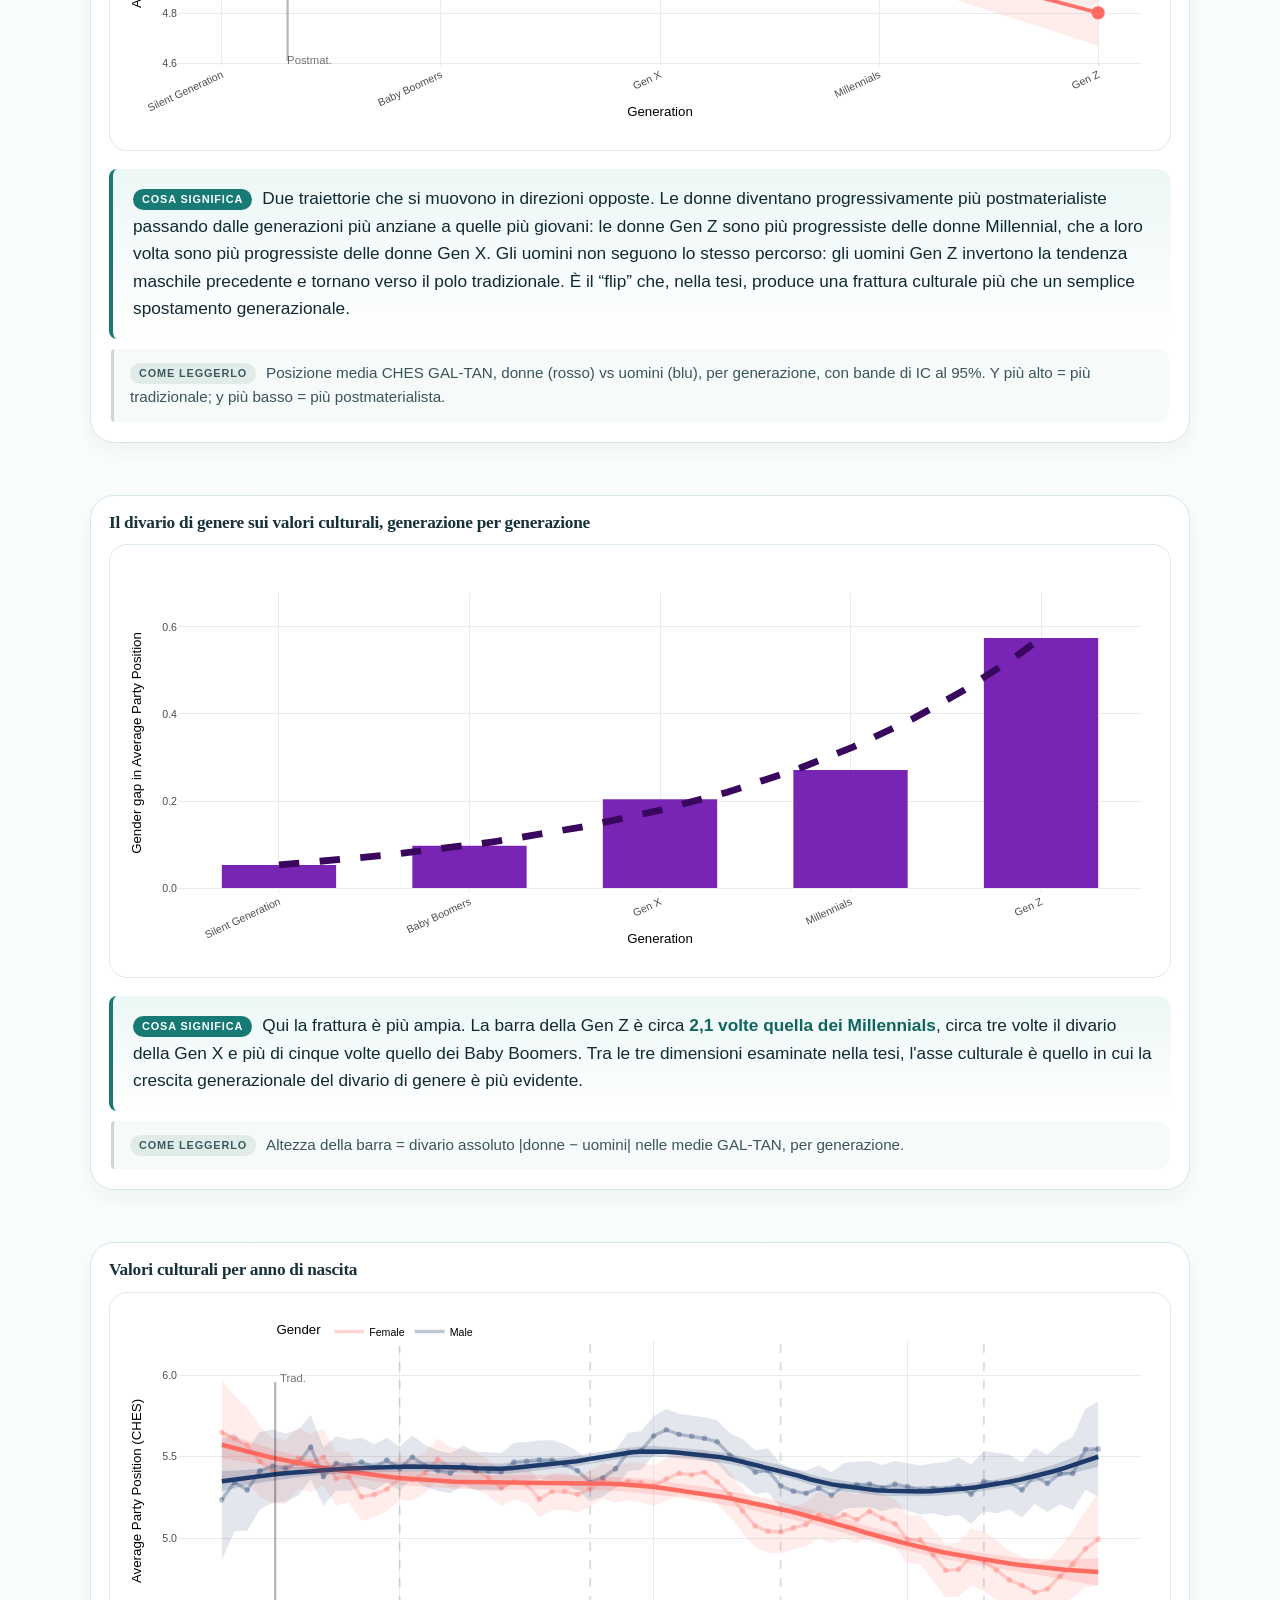
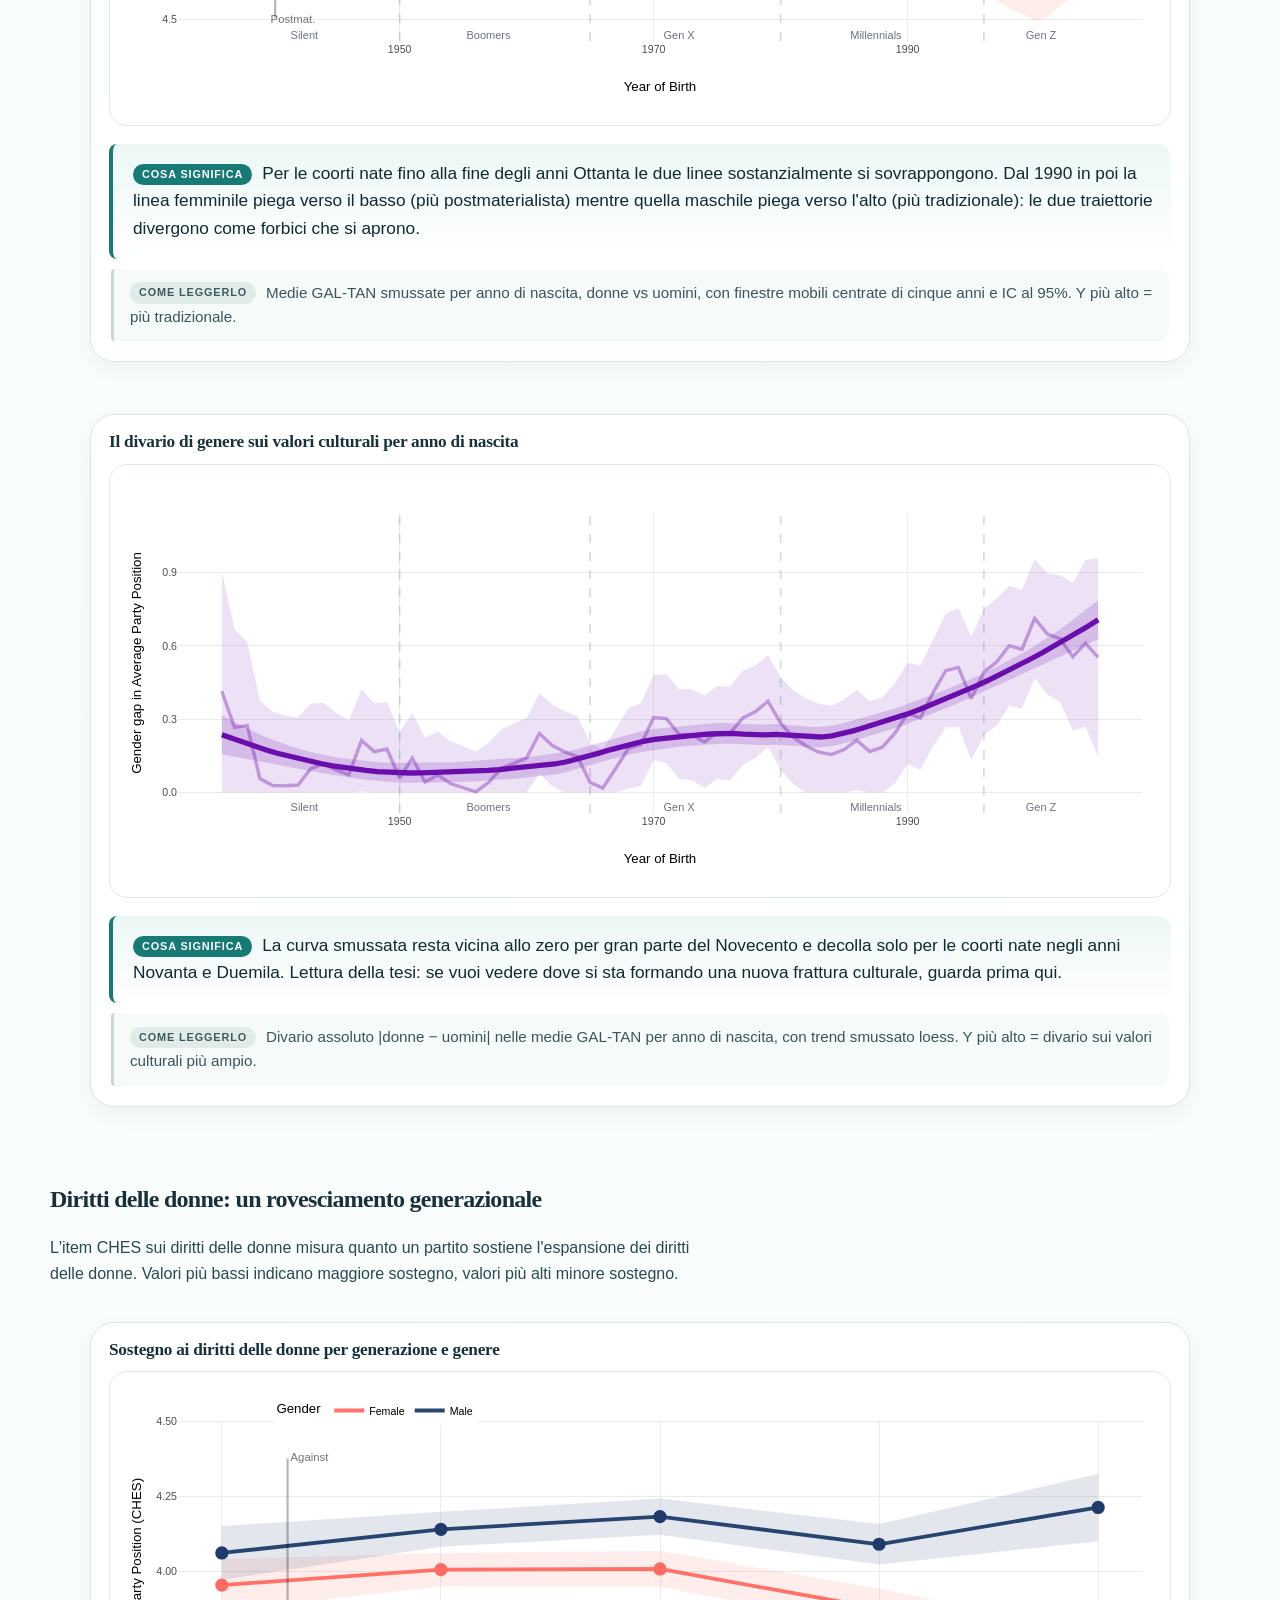
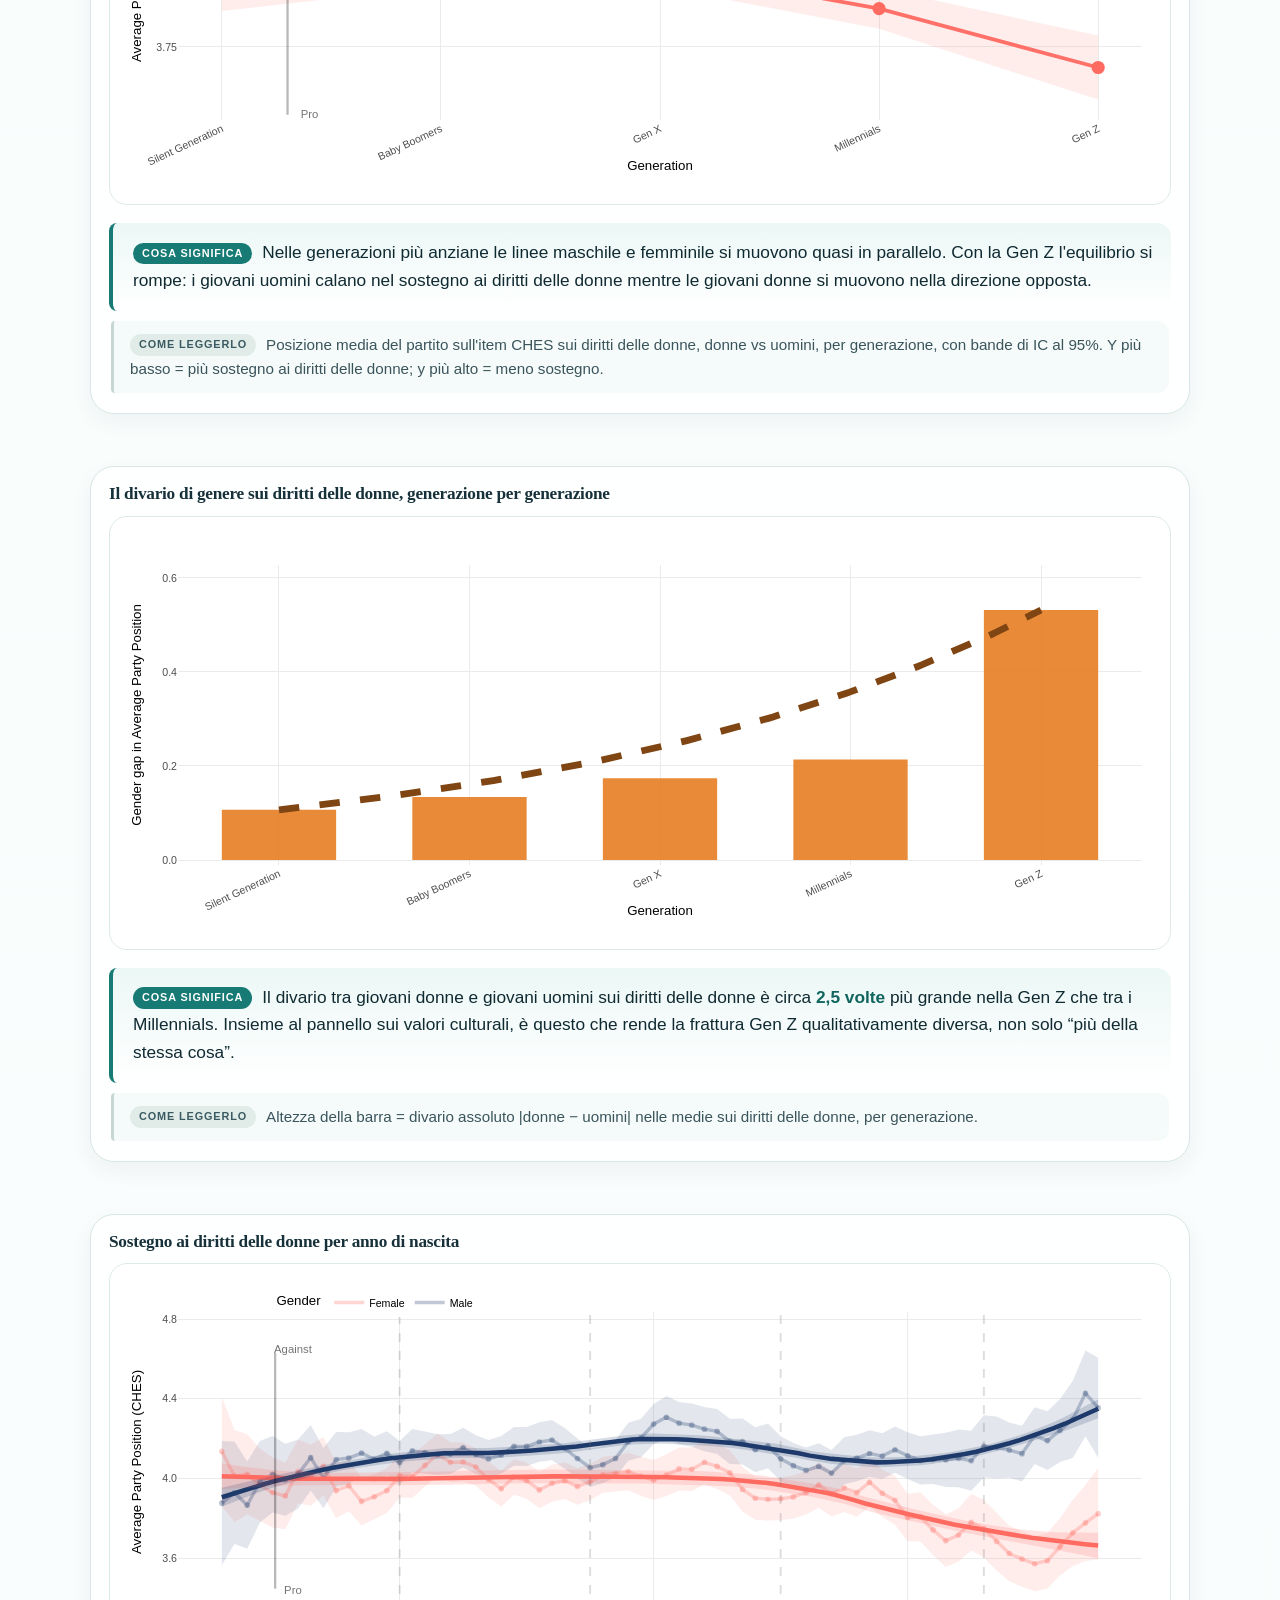
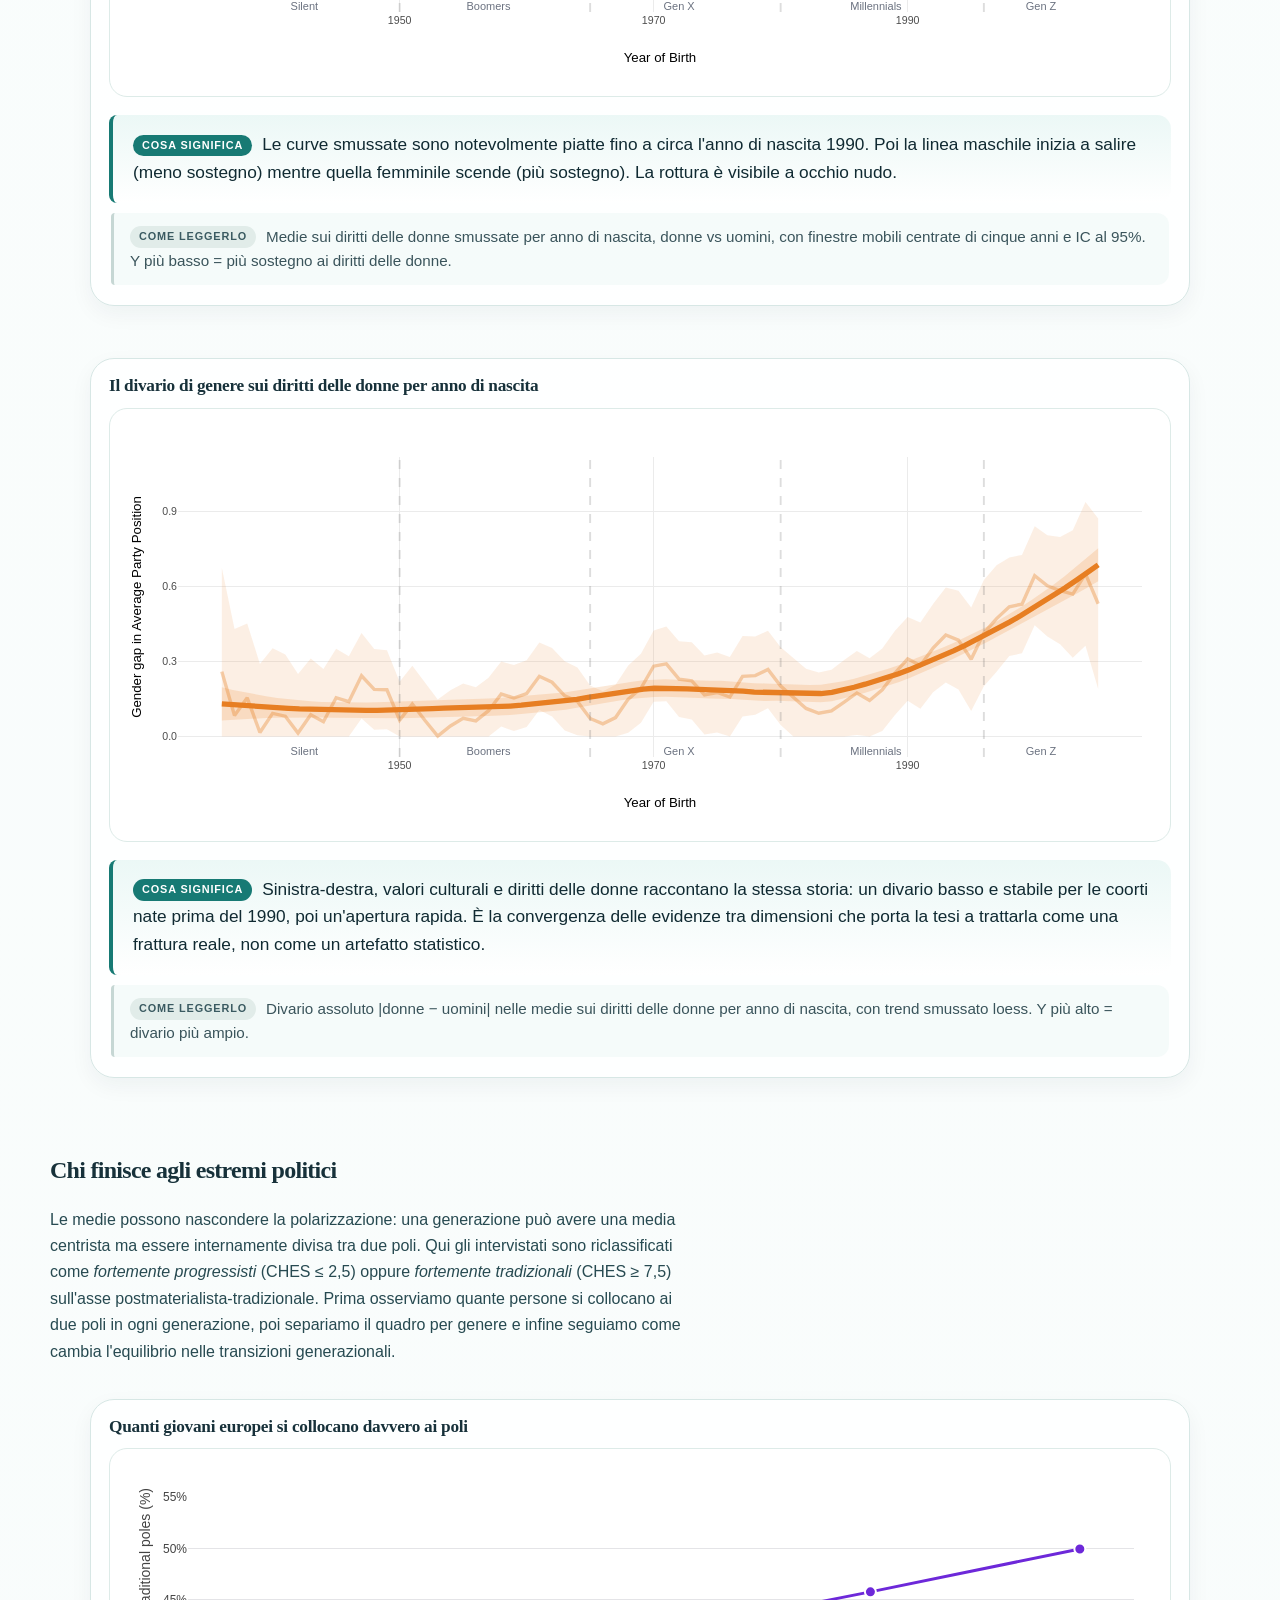
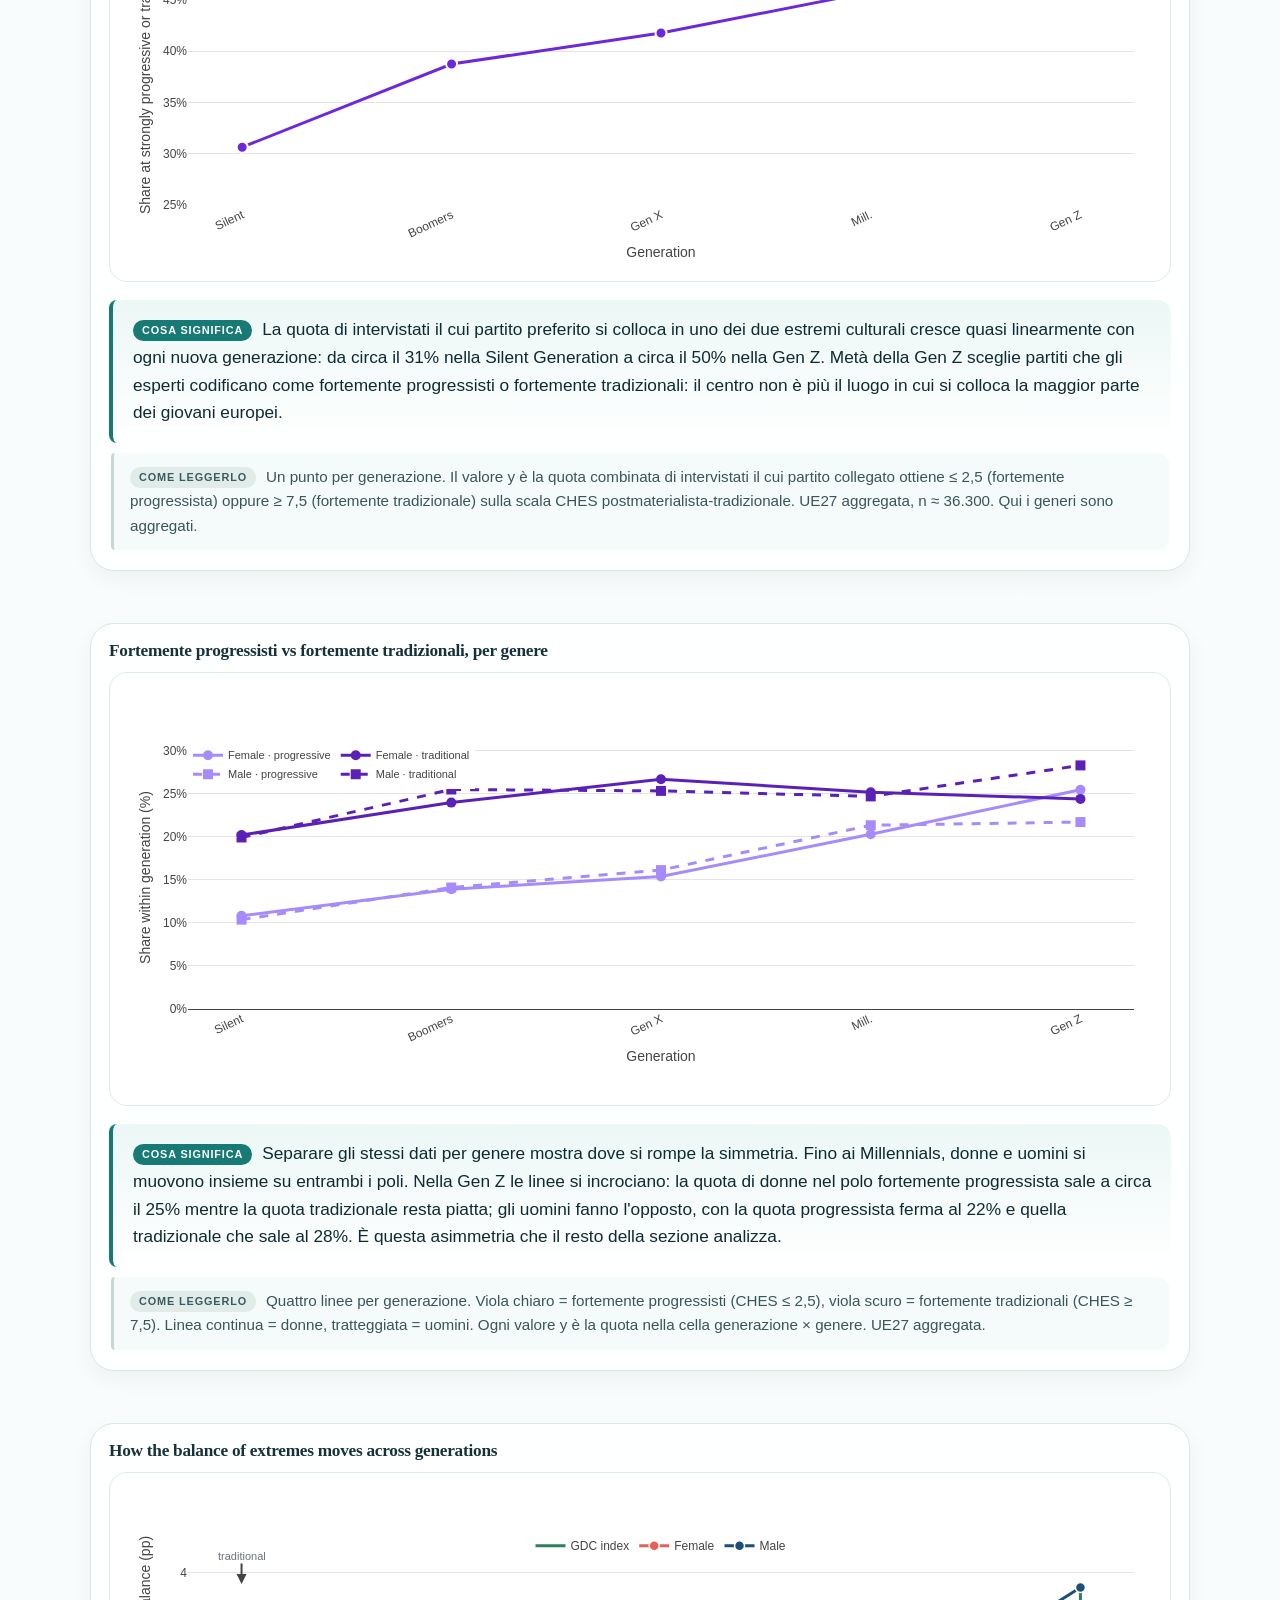
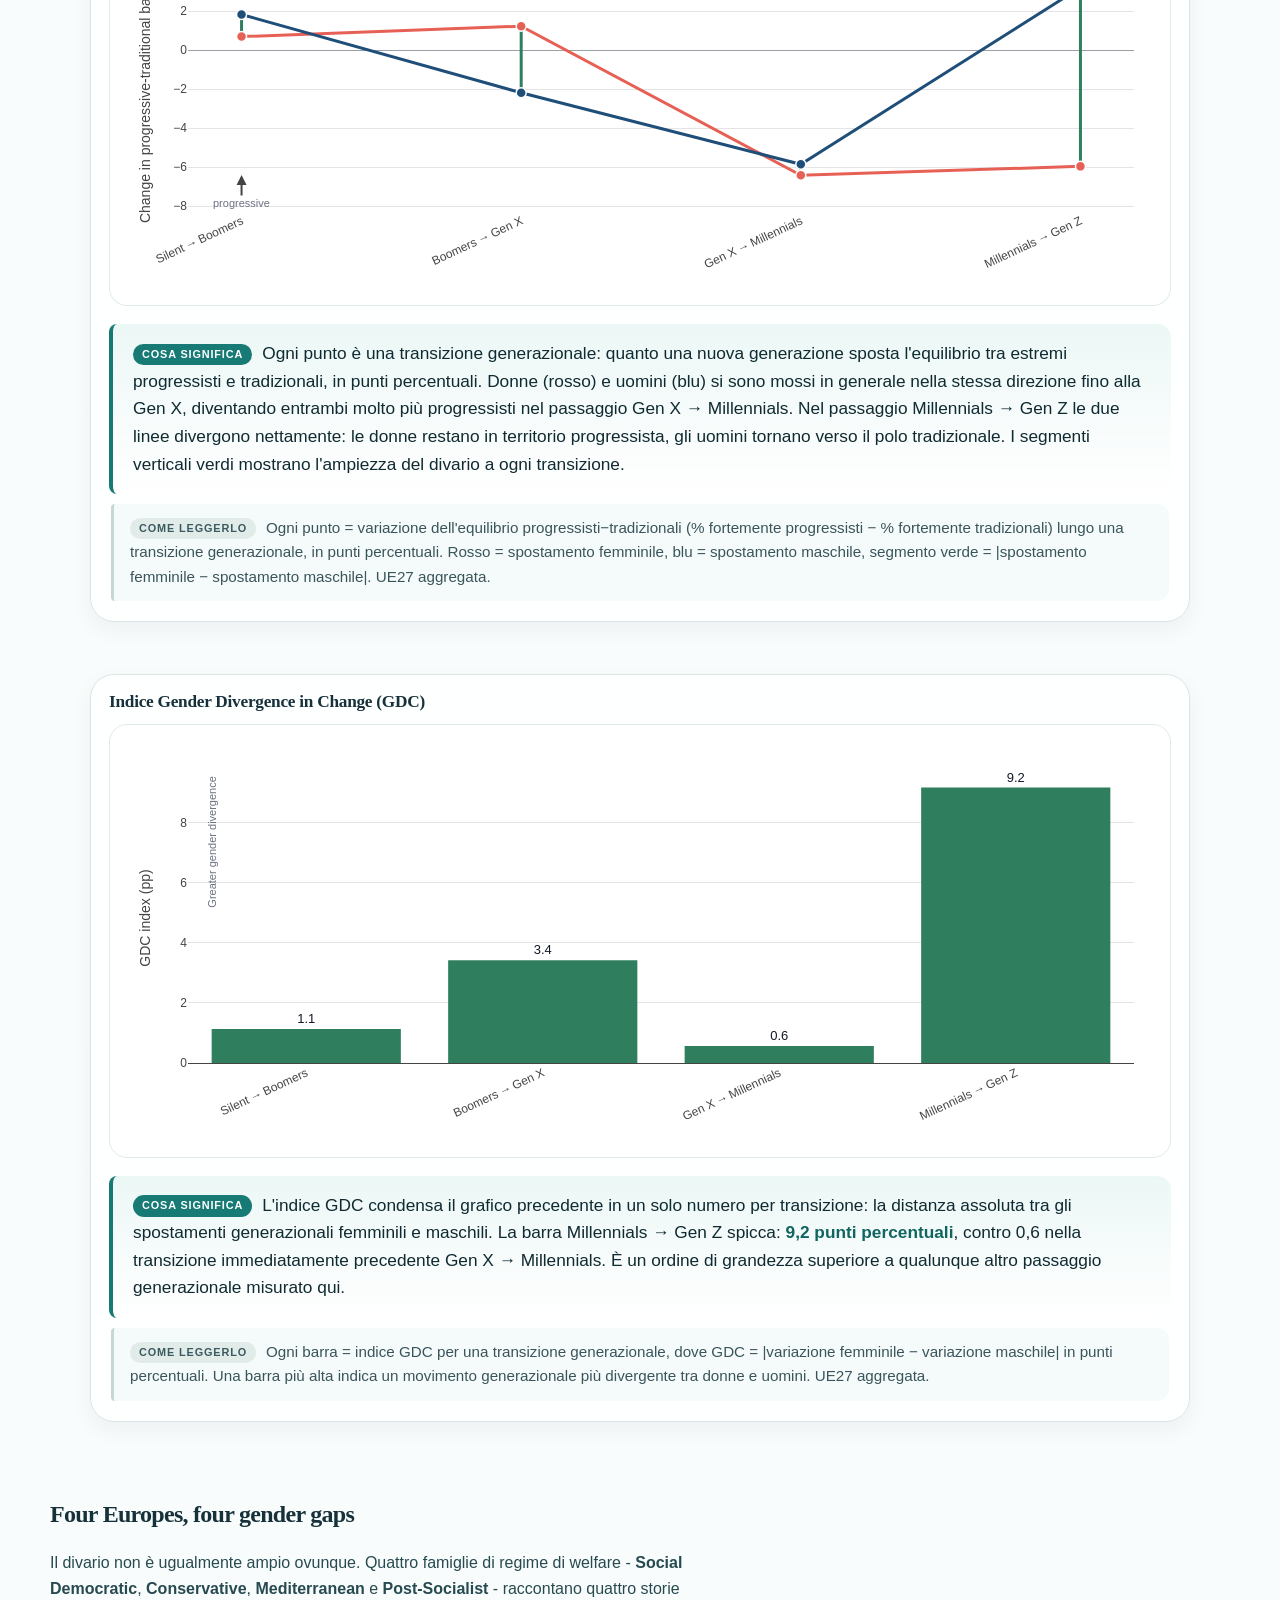
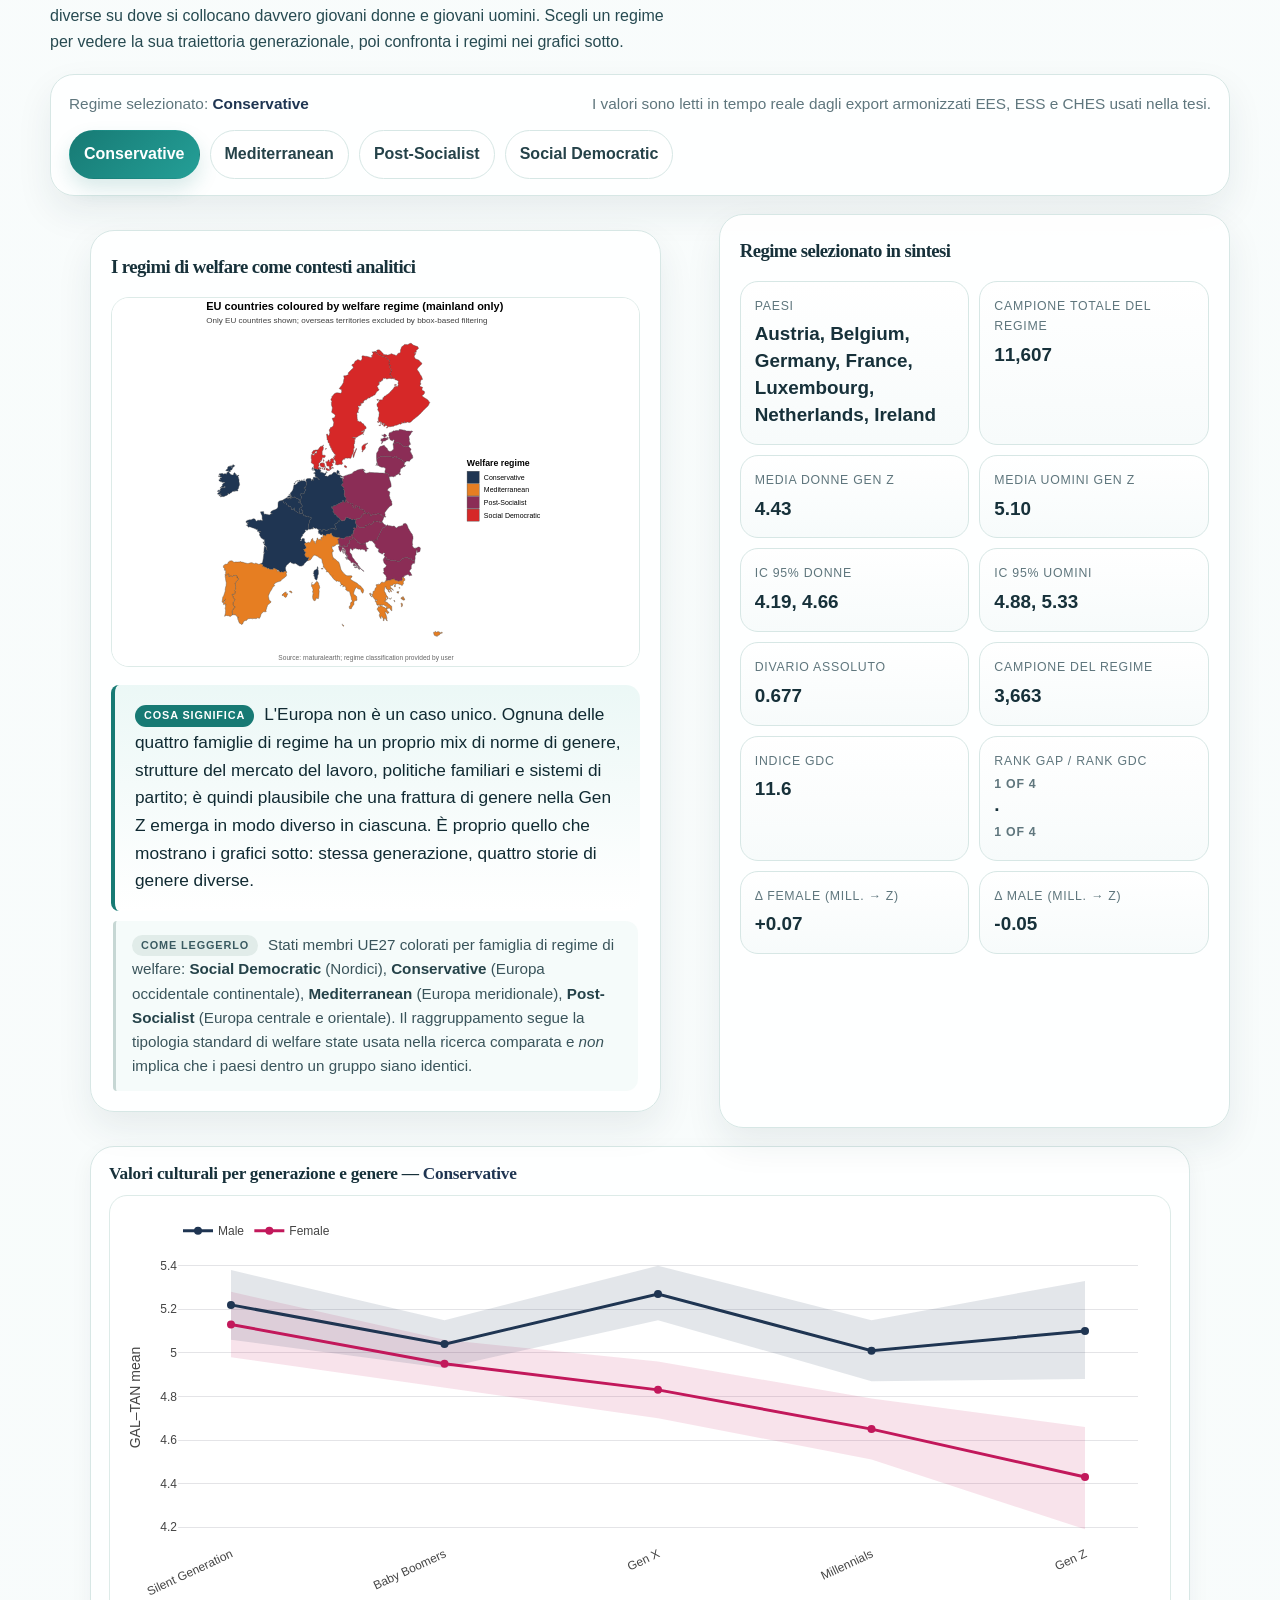
==== commit 01651824: "Refine Gen Z policy relevance" ====
--- a/index.html
+++ b/index.html
@@ -467,7 +467,10 @@
           The gender divide among young Europeans should not be read as young men and young women forming homogeneous political blocs. Rather, it points to different social, economic and cultural worlds in which political attitudes are formed.
         </p>
         <p>
-          This matters for civic education, youth policy, gender equality initiatives, third places, digital platforms and welfare policies addressing material insecurity.
+          The findings matter for five areas: civic and relational education, youth welfare, gender equality, third places and digital platform governance. A response focused only on communication would be too narrow: the divide is also connected to material insecurity, weakening social infrastructure, online identity formation and the difficulty of building caring, non-reactive forms of masculinity.
+        </p>
+        <p>
+          These implications are exploratory. The analysis identifies patterns and associations, not the causal effect of specific interventions.
         </p>
       </aside>
     </section>
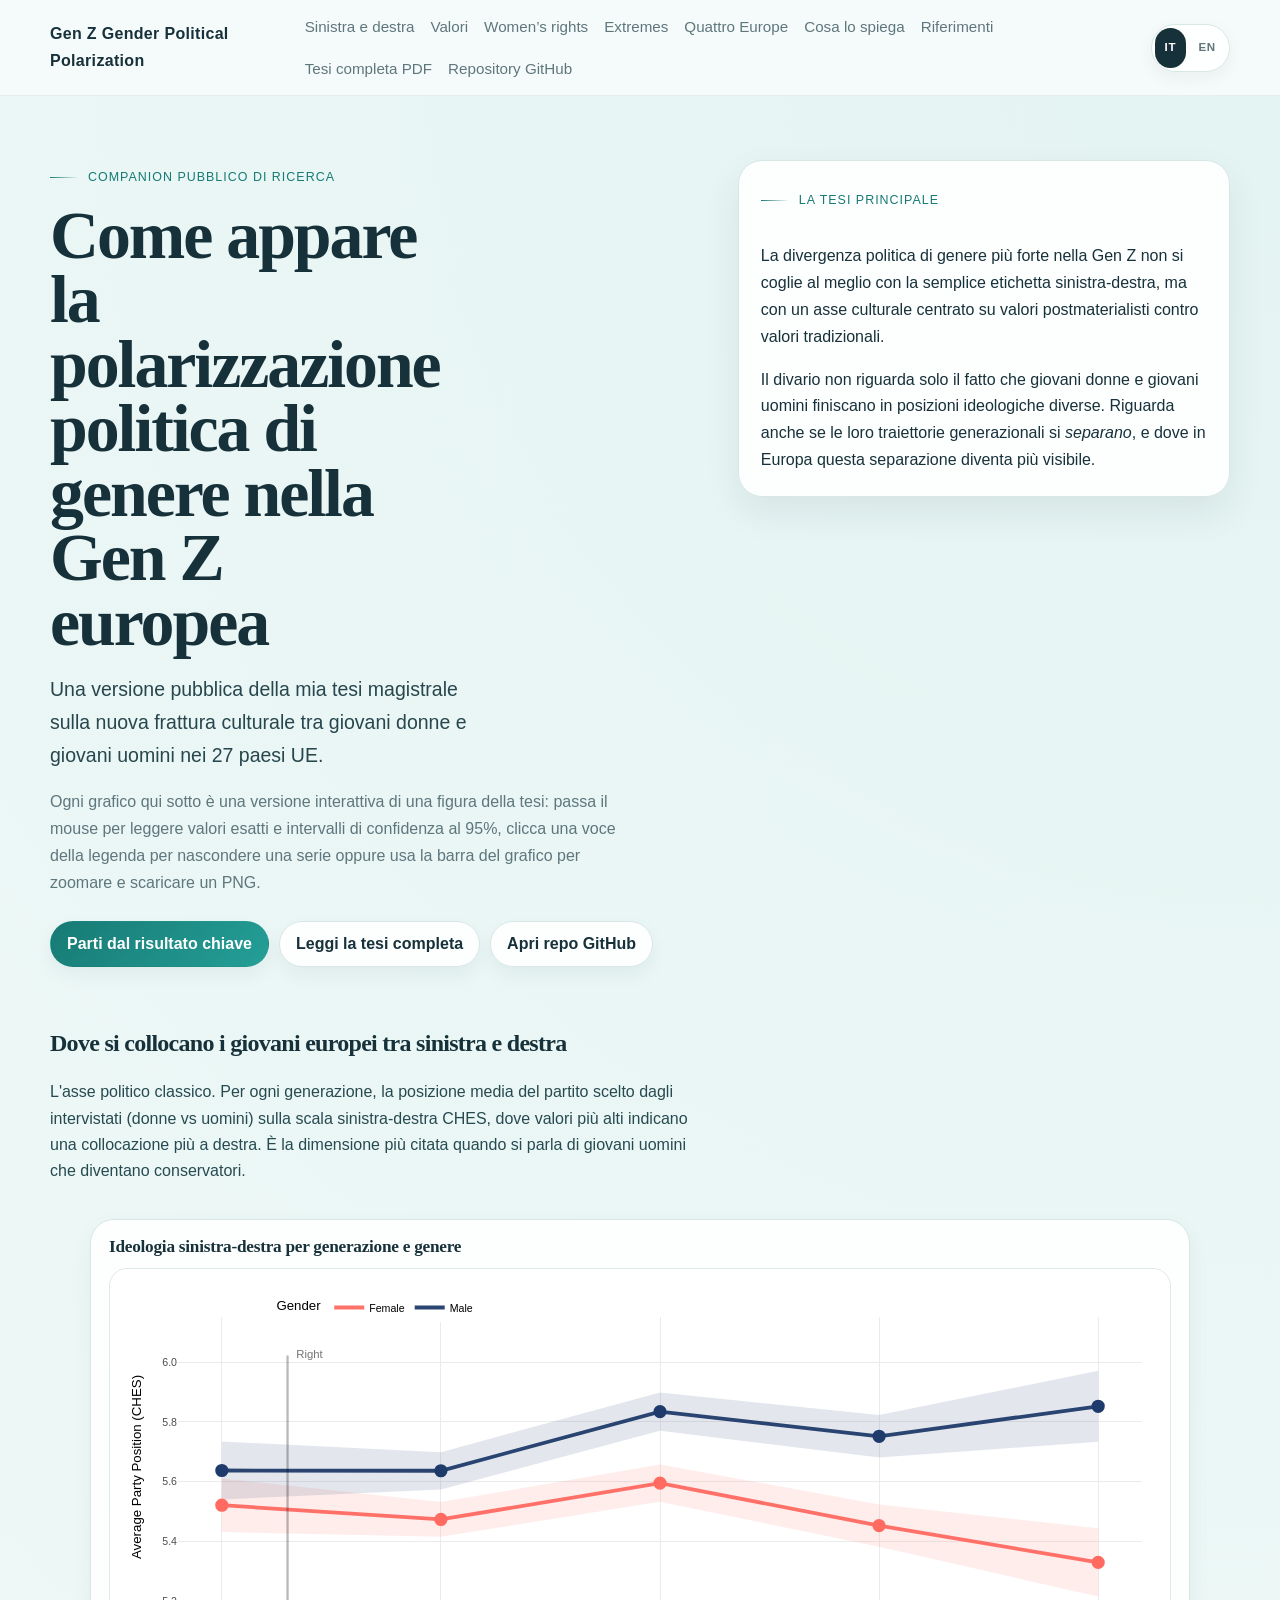
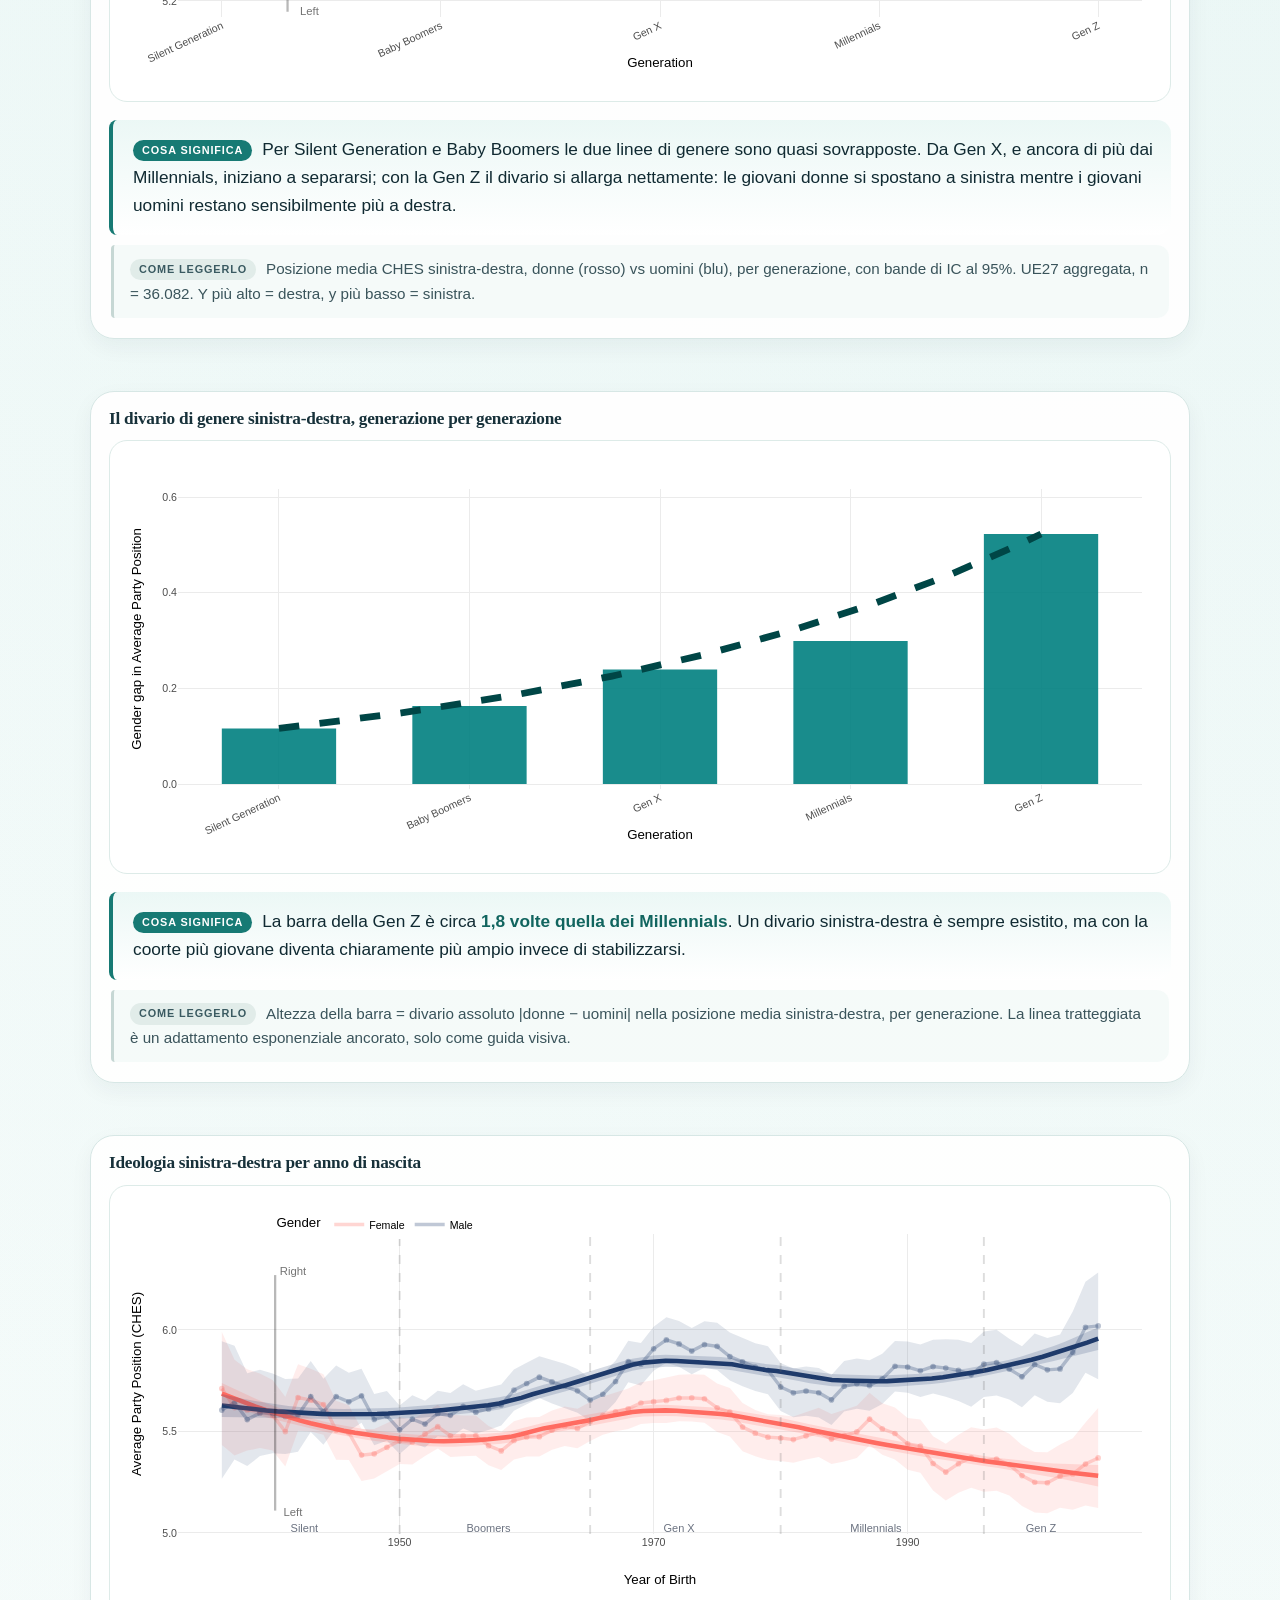
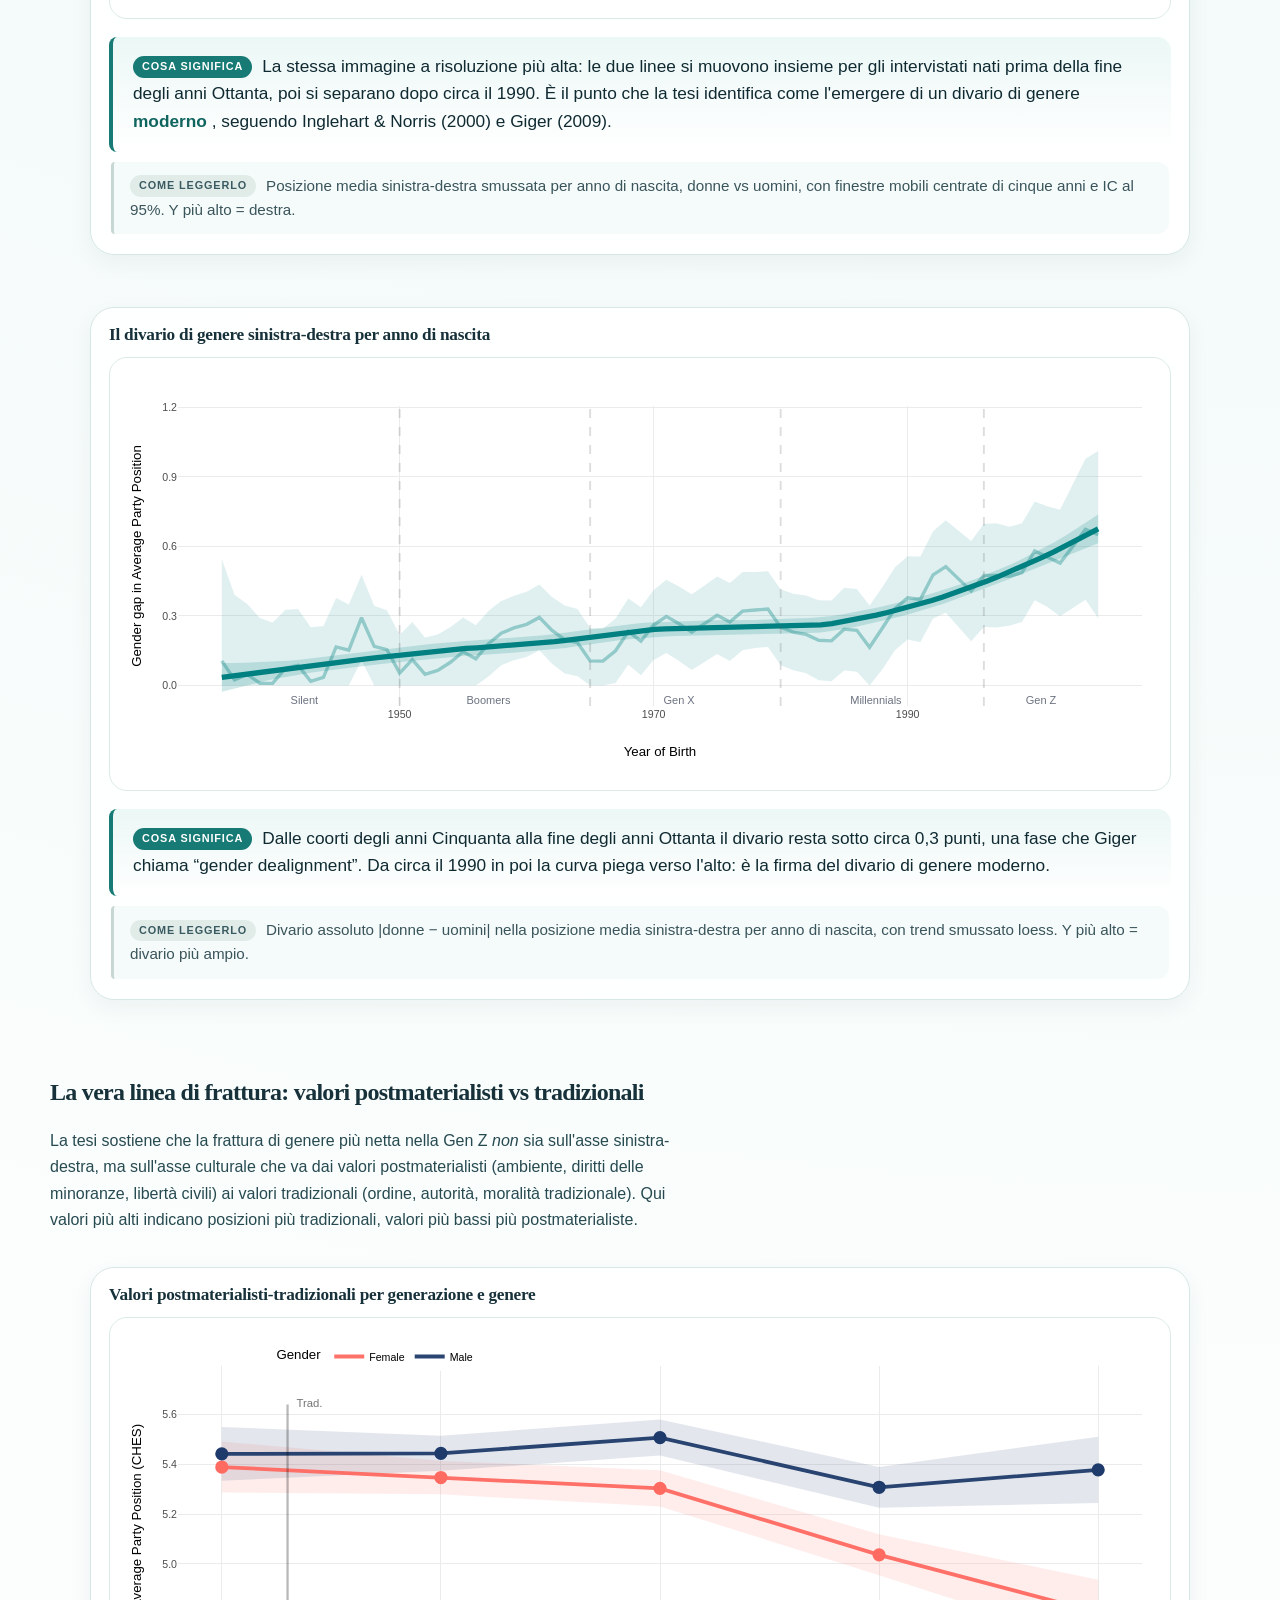
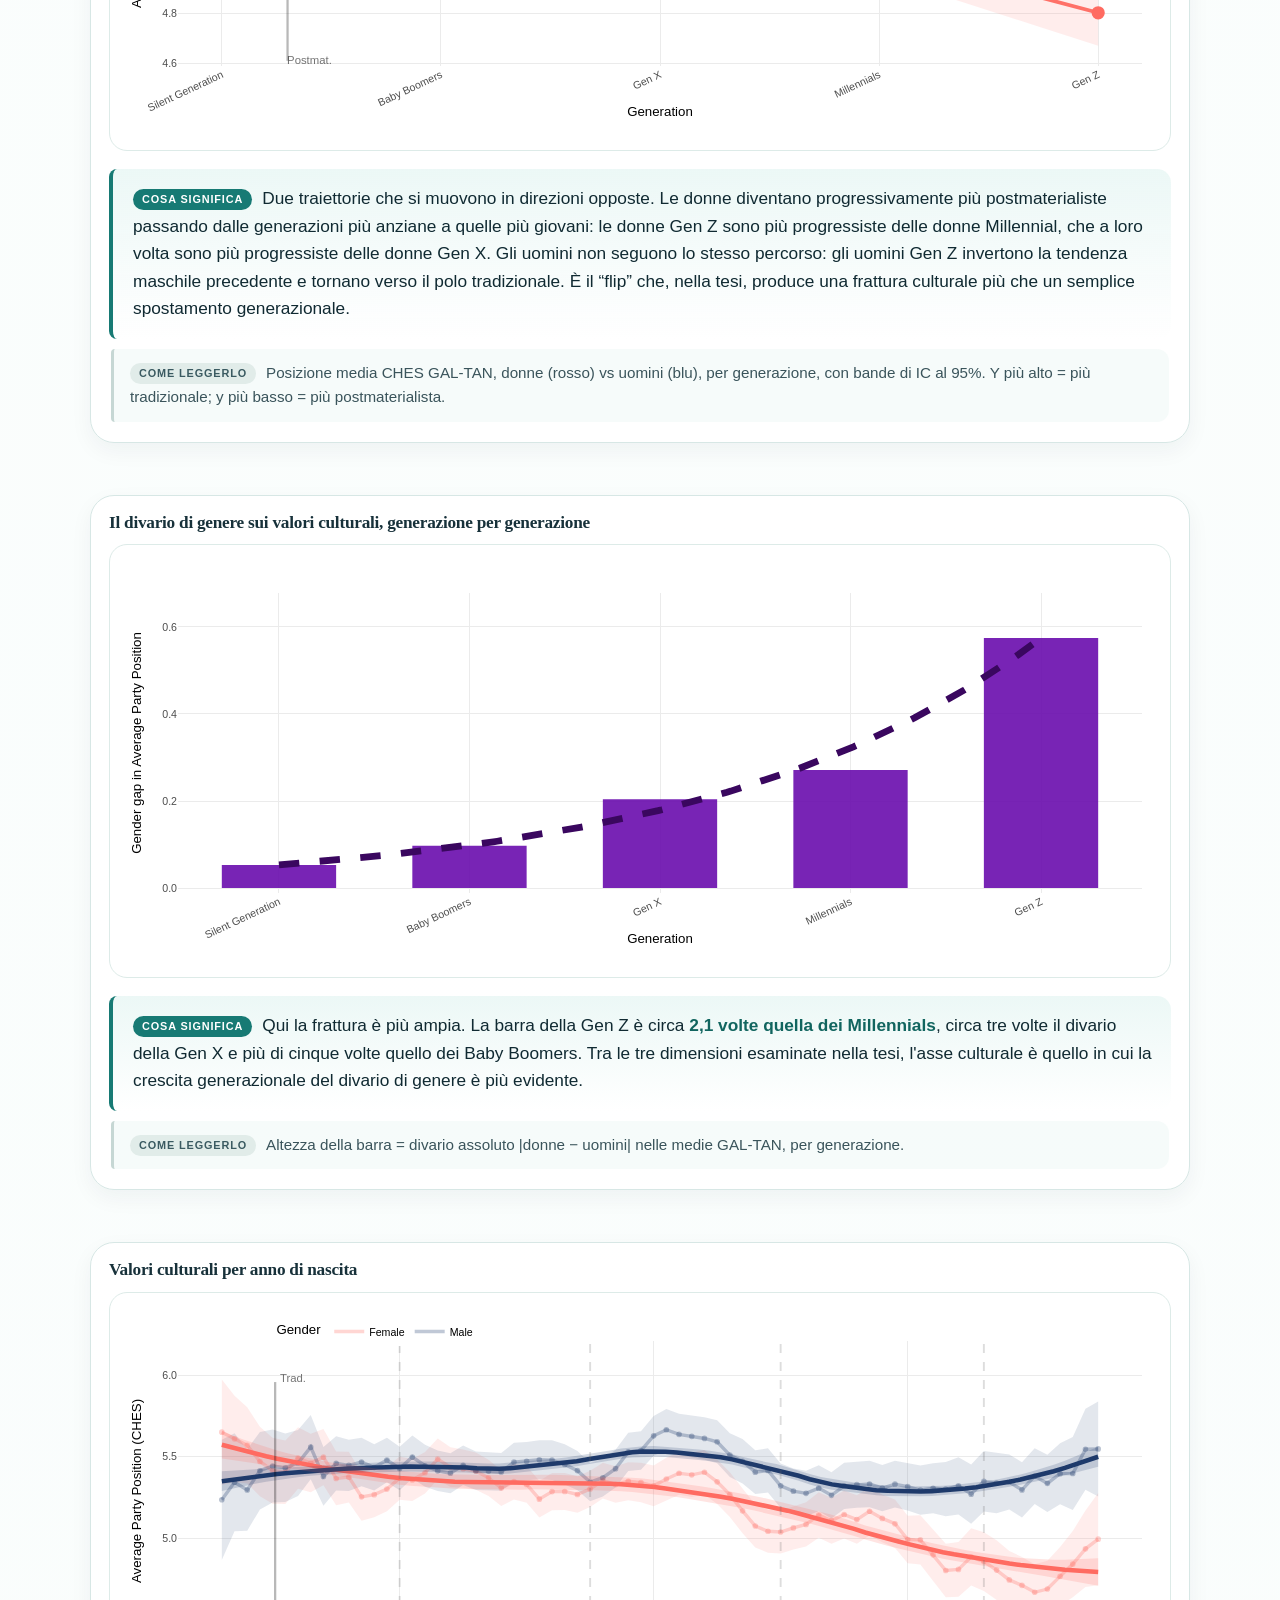
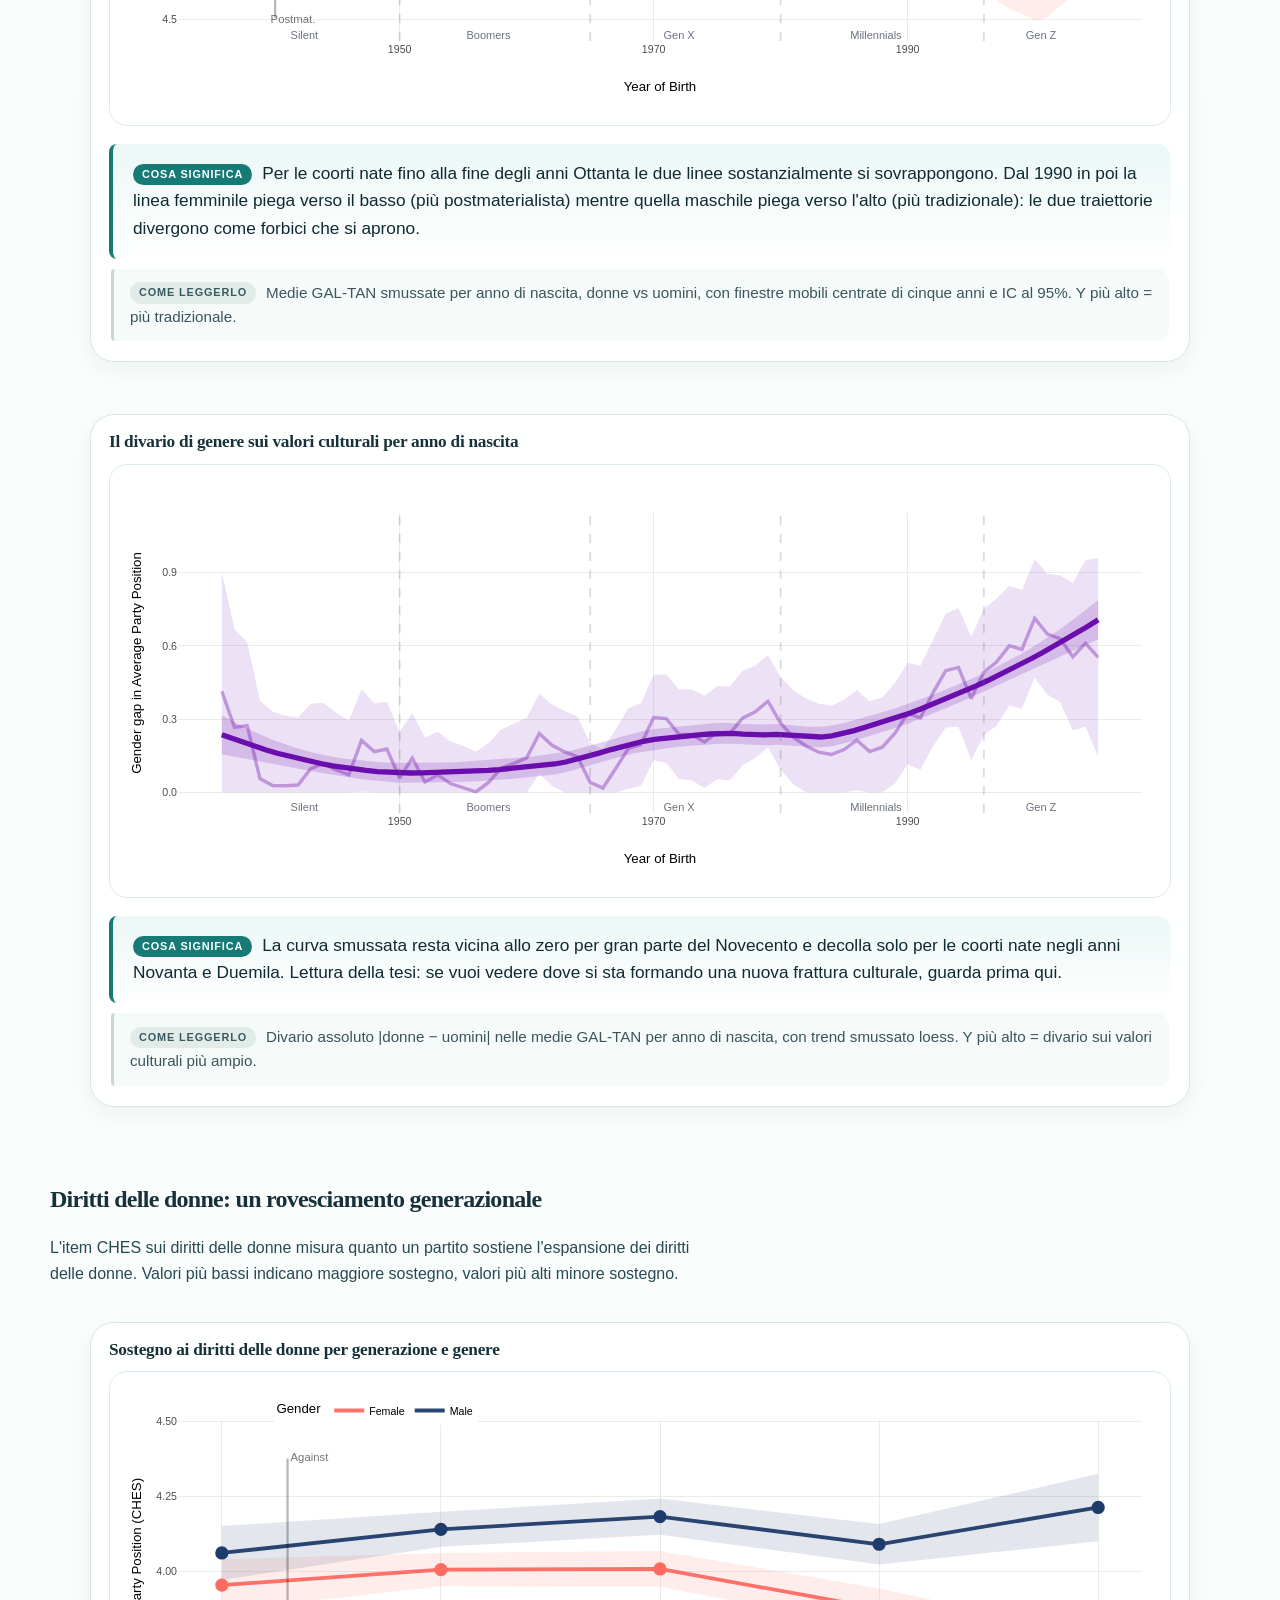
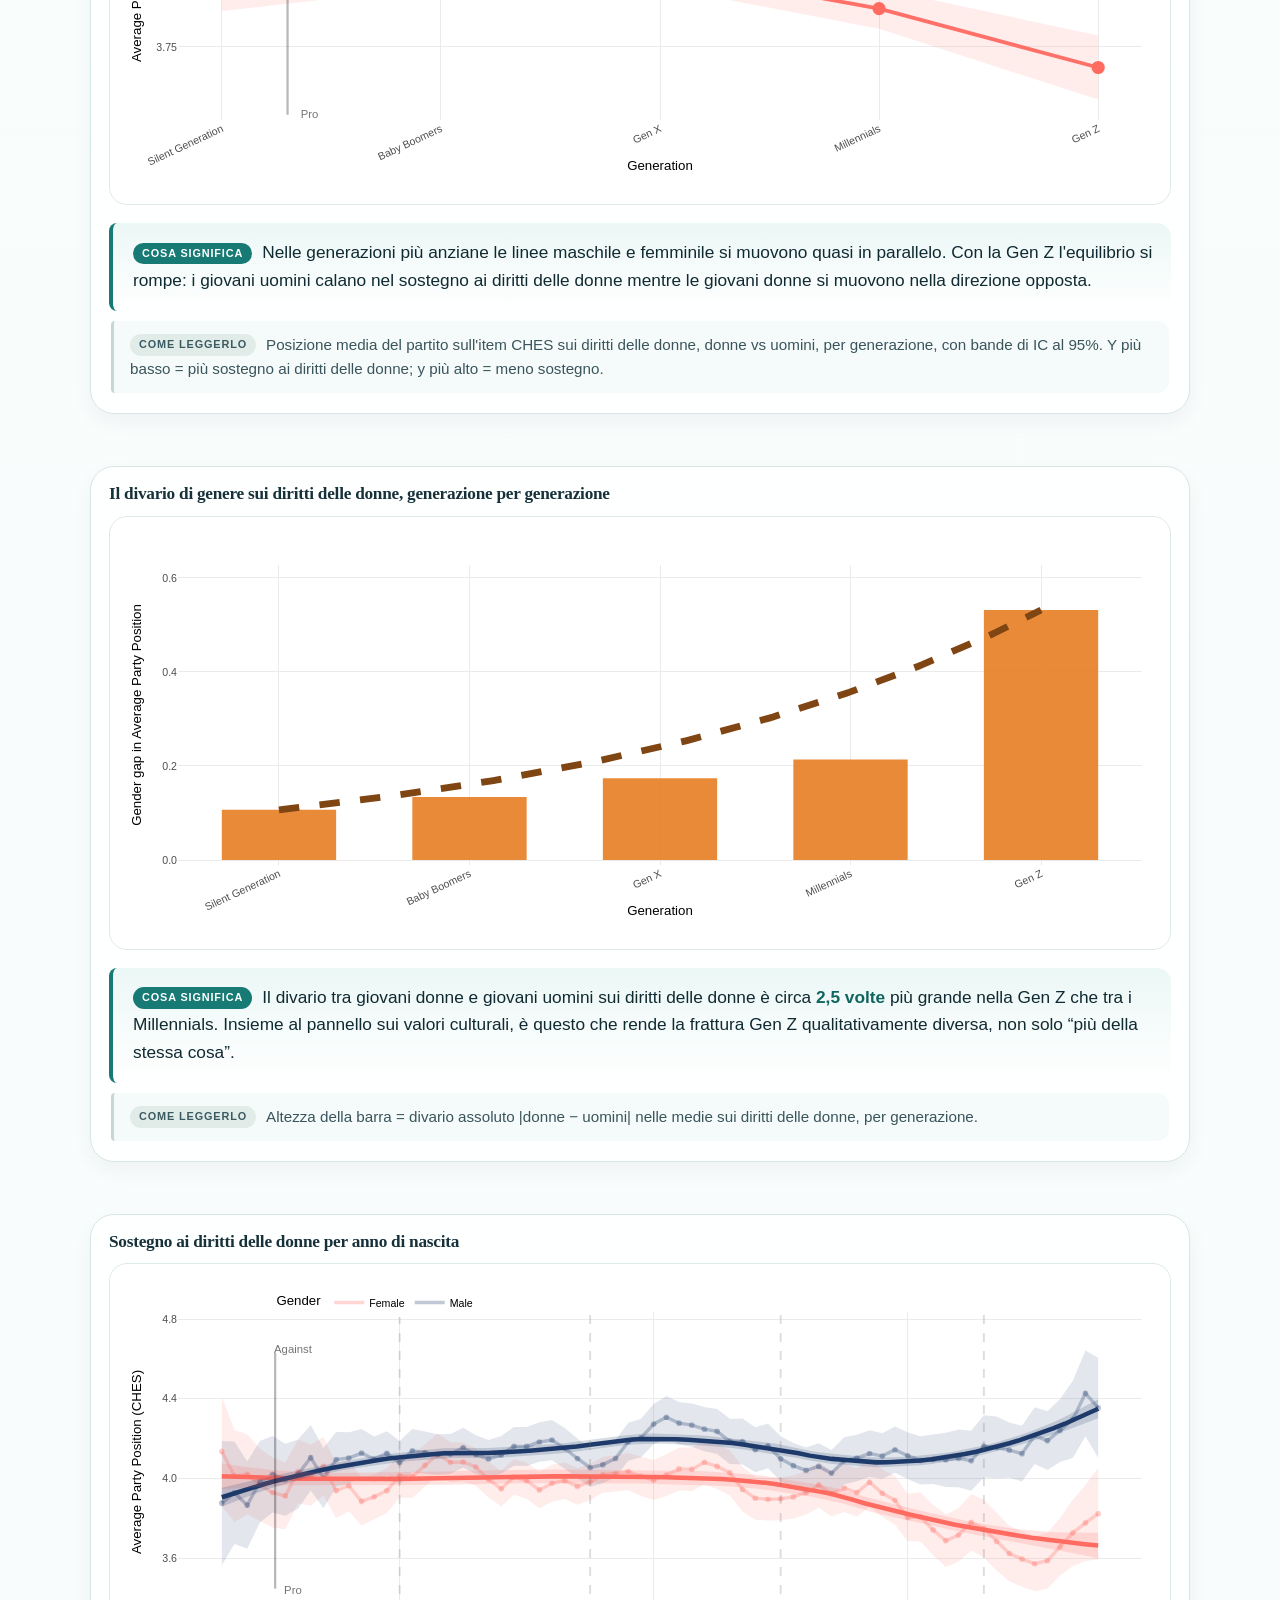
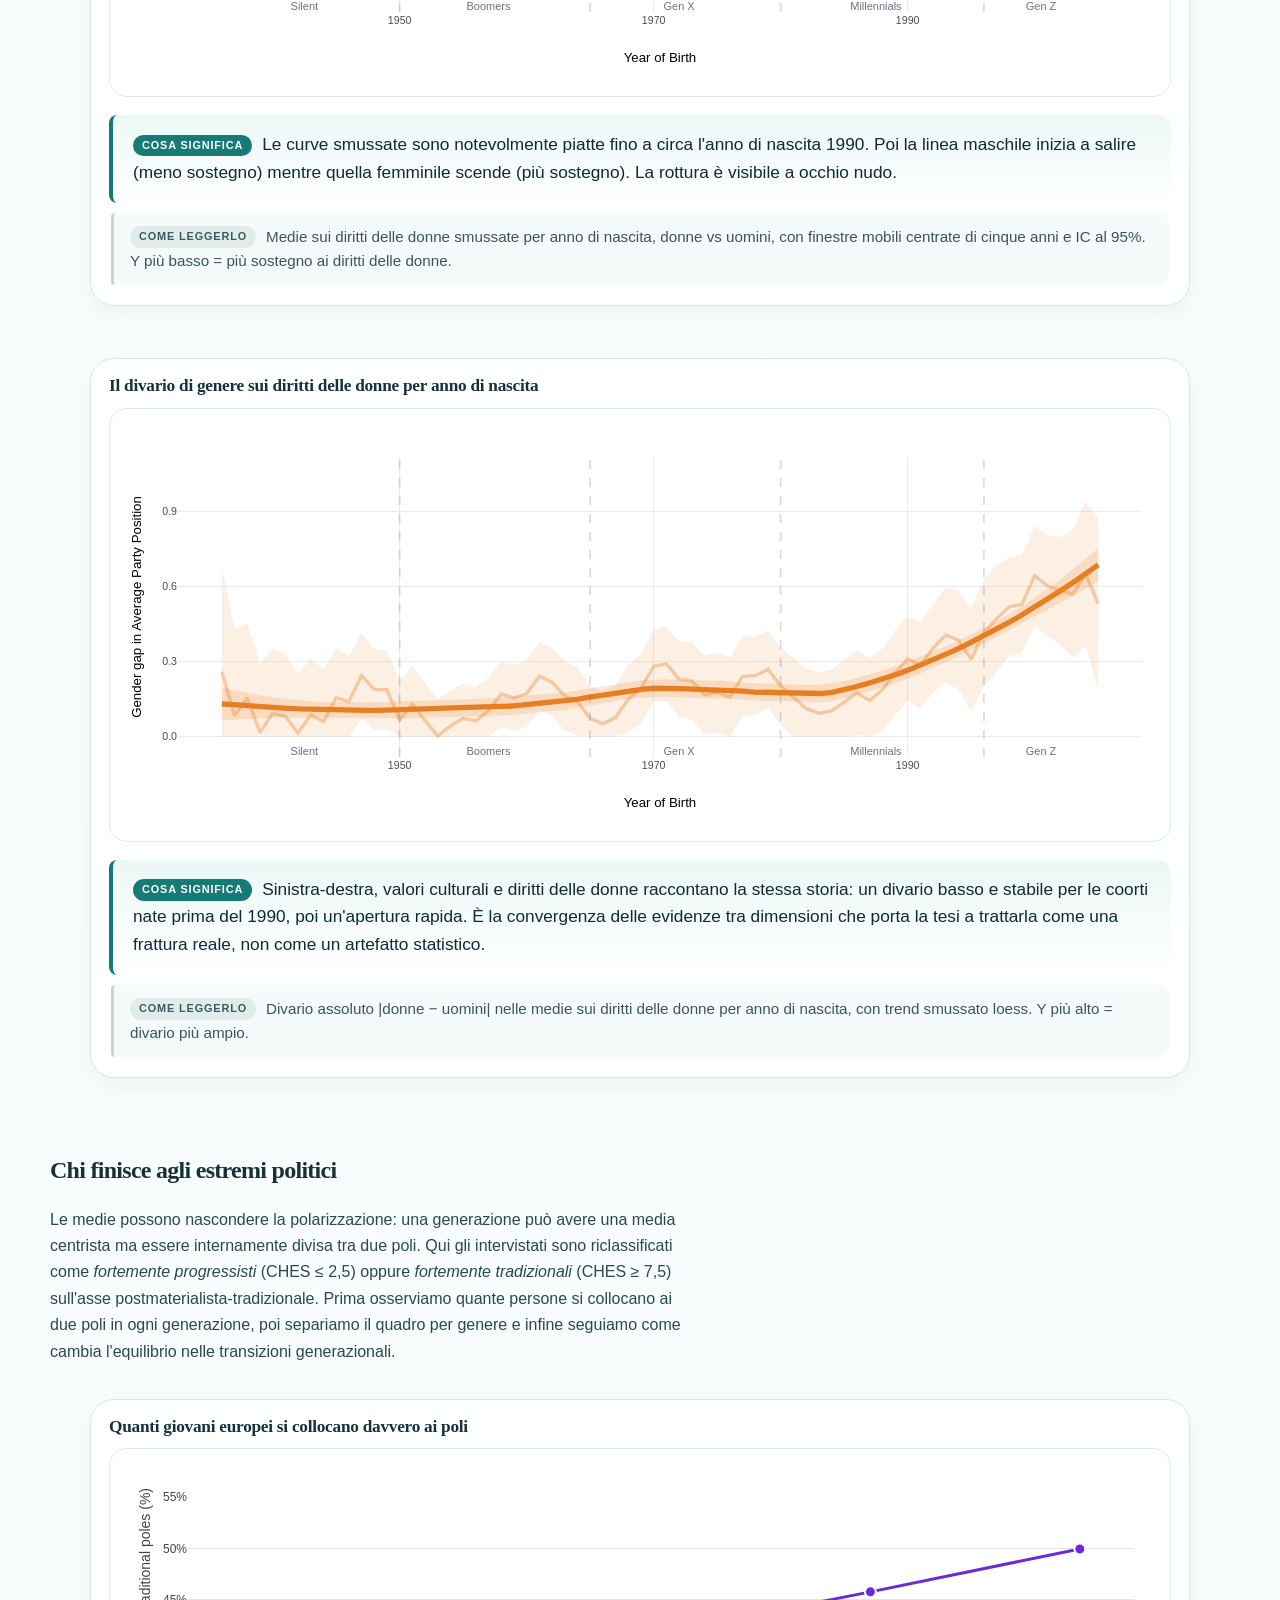
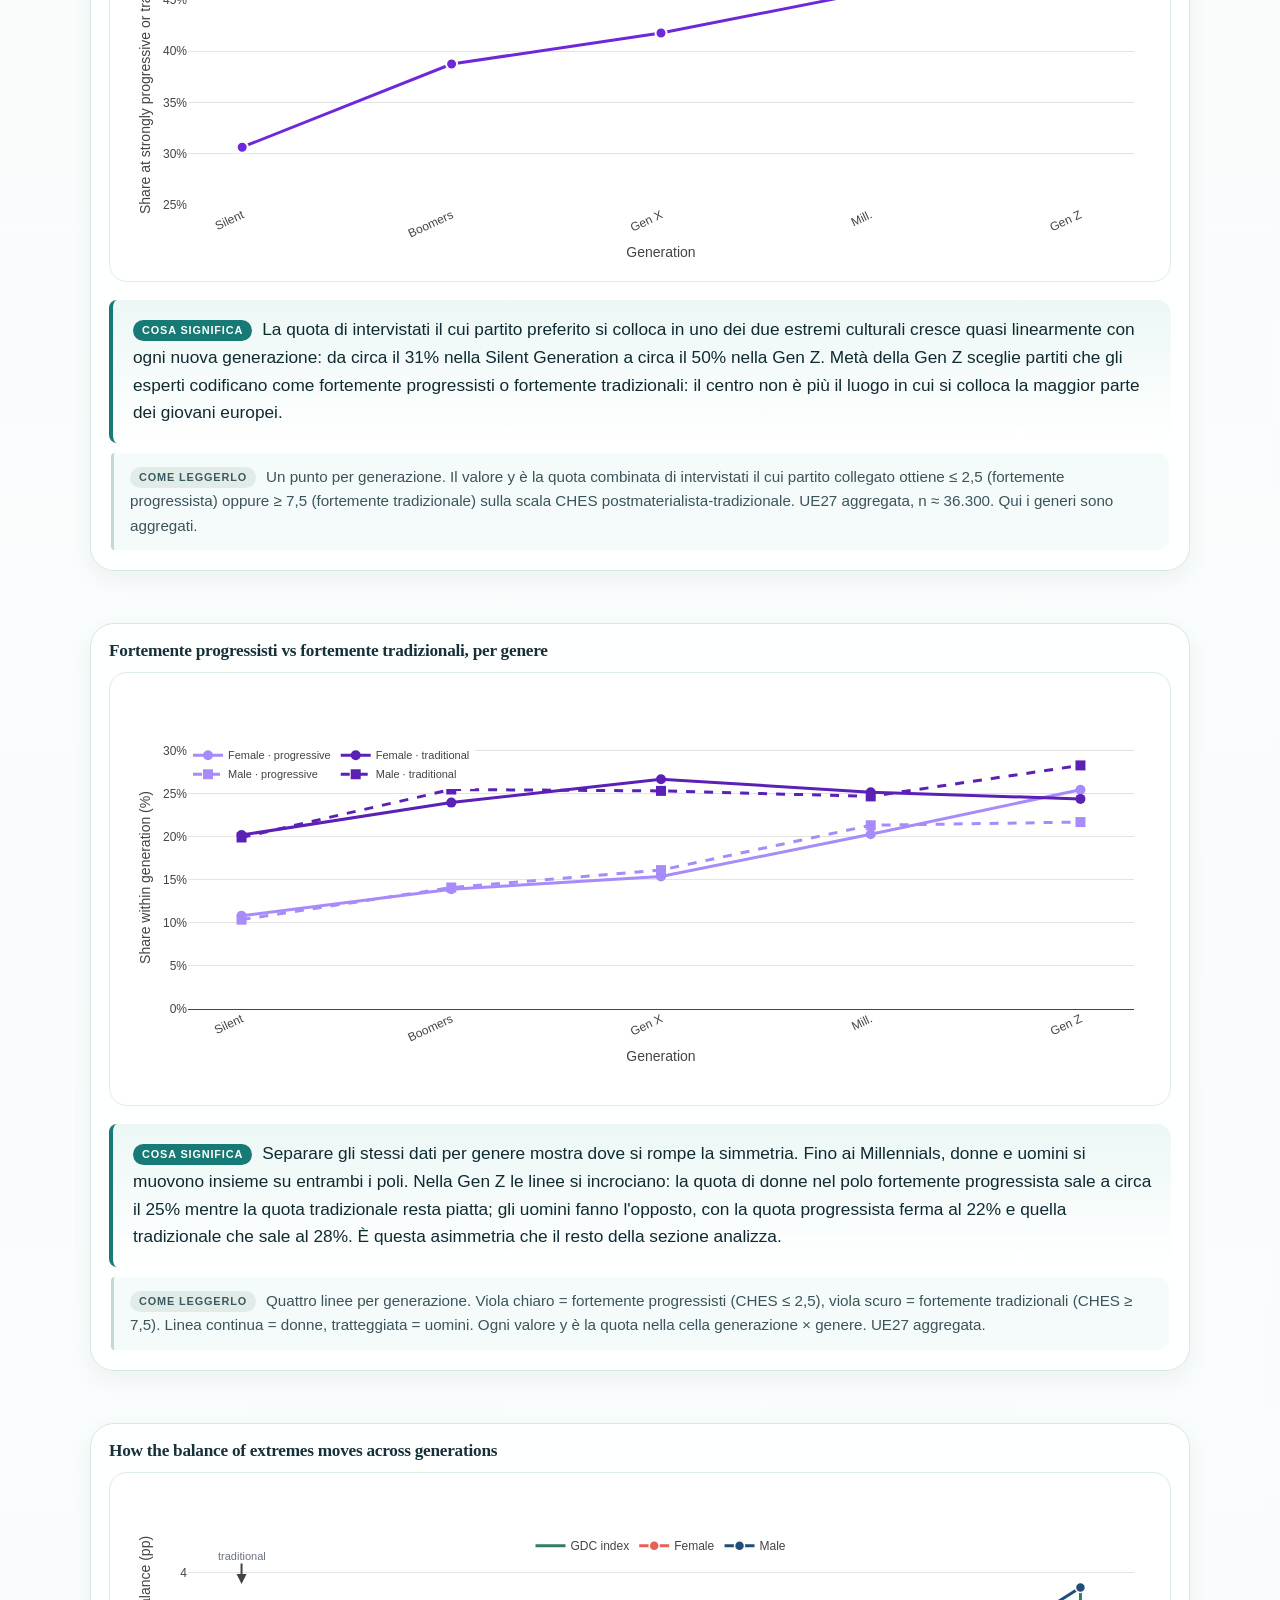
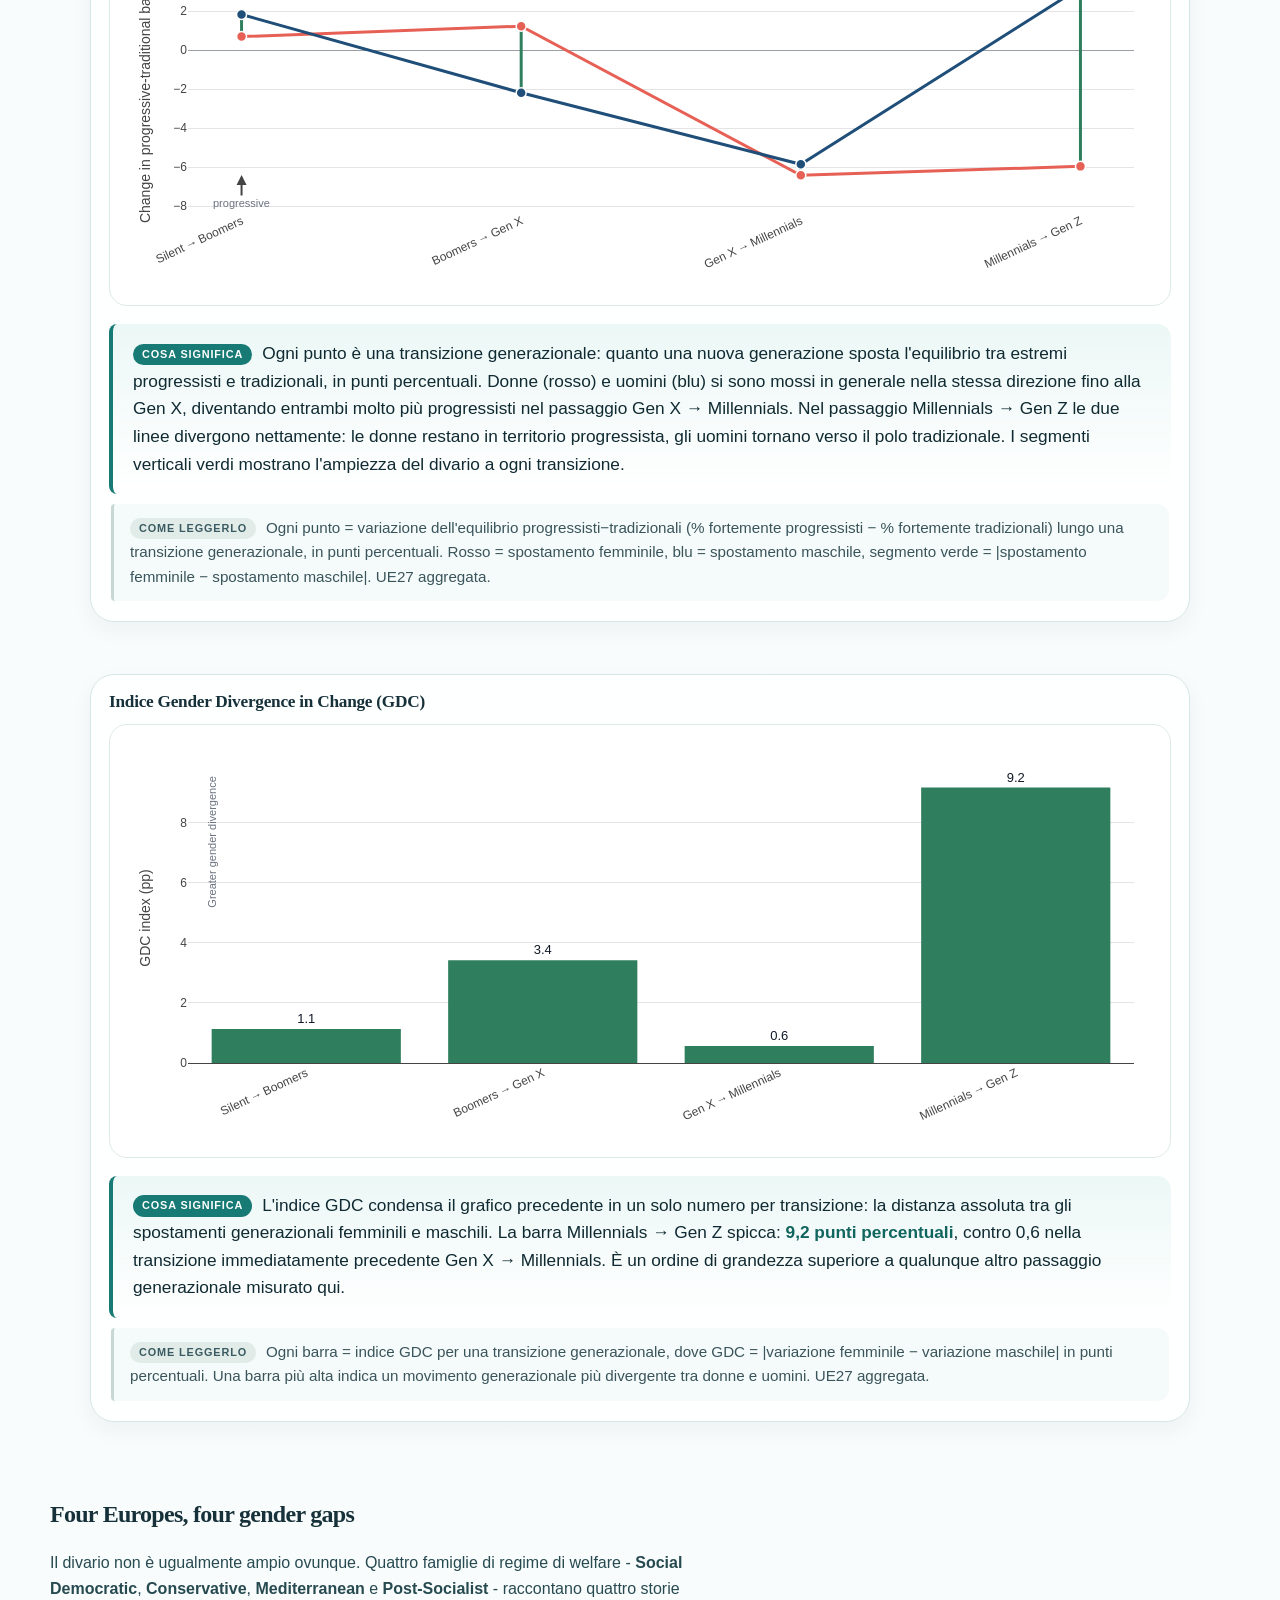
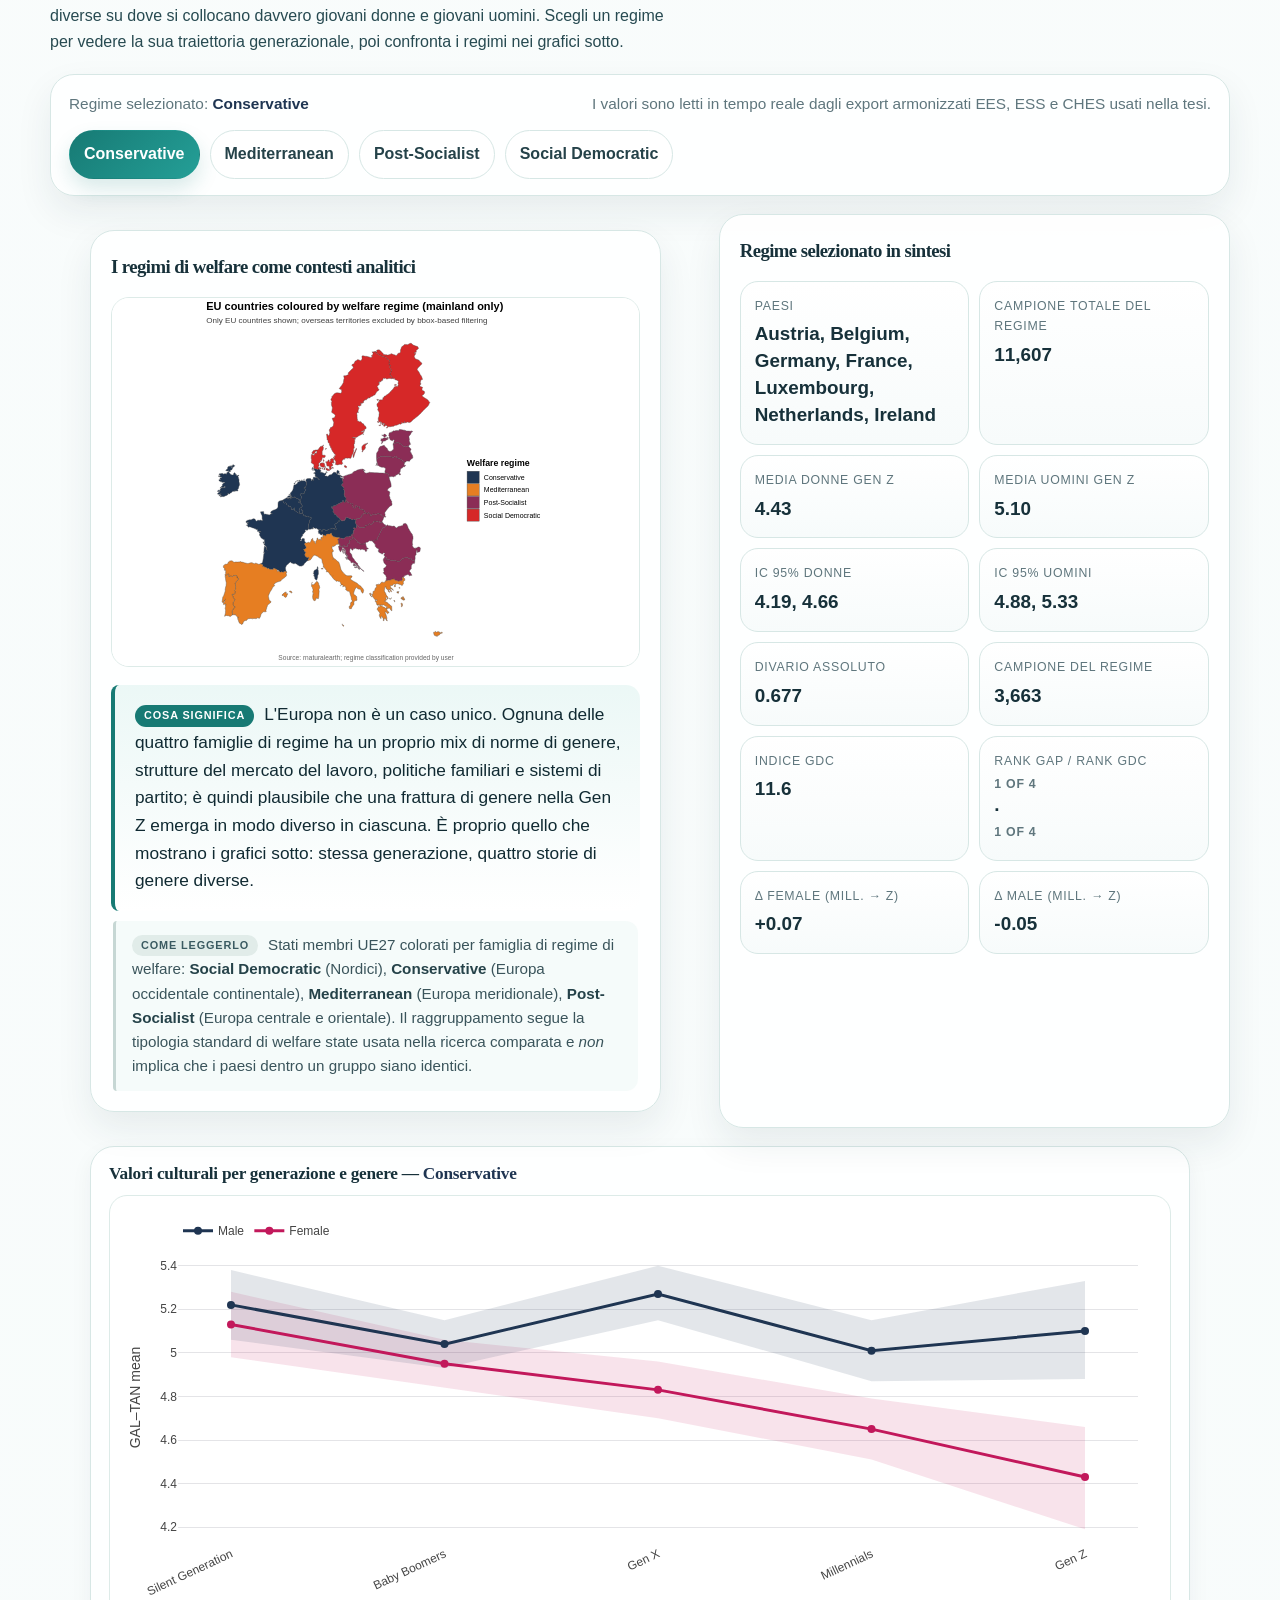
==== commit 45f6e9ed: "Publish crawlable bilingual research pages and search discovery" ====
--- a/index.html
+++ b/index.html
@@ -1,35 +1,60 @@
 <!DOCTYPE html>
 <html lang="it">
 <head>
-  <meta charset="UTF-8" />
-  <meta name="viewport" content="width=device-width, initial-scale=1.0" />
-  <title>Gen Z Gender Political Polarization</title>
-  <meta
-    name="description"
-    content="A public, English-language companion to Simone Ghezzi Colombo's thesis on the new cultural divide between young women and young men in Europe, with interactive figures."
-  />
-  <meta name="theme-color" content="#177a74" />
-  <link rel="icon" href="favicon.svg" type="image/svg+xml" />
-  <link rel="stylesheet" href="styles.css" />
+  <meta charset="UTF-8">
+  <meta name="viewport" content="width=device-width, initial-scale=1.0">
+  <title>Polarizzazione politica di genere nella Gen Z europea | Simone Ghezzi Colombo</title>
+  <meta name="description" content="Ricerca sui giovani nei 27 Paesi UE: divari di genere su sinistra-destra, valori e diritti delle donne. Grafici interattivi, fonti ESS/EES/CHES, metodo e tesi.">
+  <meta name="theme-color" content="#177a74">
+  <link rel="icon" href="favicon.svg?v=sgc2" type="image/svg+xml">
+  <link rel="stylesheet" href="styles.css">
+
+
+
+
+<!-- search-discovery:start -->
+<link rel="canonical" href="https://simoneghezzicolombo.github.io/genz-gender-political-polarization/">
+<meta name="robots" content="index,follow,max-image-preview:large">
+<meta name="author" content="Simone Ghezzi Colombo">
+<meta property="og:type" content="website">
+<meta property="og:site_name" content="Gen Z Gender Political Polarization">
+<meta property="og:title" content="Polarizzazione politica di genere nella Gen Z europea | Simone Ghezzi Colombo">
+<meta property="og:description" content="Ricerca sui giovani nei 27 Paesi UE: divari di genere su sinistra-destra, valori e diritti delle donne. Grafici interattivi, fonti ESS/EES/CHES, metodo e tesi.">
+<meta property="og:url" content="https://simoneghezzicolombo.github.io/genz-gender-political-polarization/">
+<meta property="og:image" content="https://simoneghezzicolombo.github.io/genz-gender-political-polarization/social-preview.png">
+<meta property="og:image:alt" content="Gen Z Gender Political Polarization">
+<meta property="og:locale" content="it_IT">
+<meta name="twitter:card" content="summary_large_image">
+<meta name="twitter:title" content="Polarizzazione politica di genere nella Gen Z europea | Simone Ghezzi Colombo">
+<meta name="twitter:description" content="Ricerca sui giovani nei 27 Paesi UE: divari di genere su sinistra-destra, valori e diritti delle donne. Grafici interattivi, fonti ESS/EES/CHES, metodo e tesi.">
+<meta name="twitter:image" content="https://simoneghezzicolombo.github.io/genz-gender-political-polarization/social-preview.png">
+<link rel="alternate" hreflang="it" href="https://simoneghezzicolombo.github.io/genz-gender-political-polarization/">
+<link rel="alternate" hreflang="en" href="https://simoneghezzicolombo.github.io/genz-gender-political-polarization/index-en.html">
+<link rel="alternate" hreflang="x-default" href="https://simoneghezzicolombo.github.io/genz-gender-political-polarization/">
+<script id="search-locale-metadata" type="application/json">{"it": {"title": "Polarizzazione politica di genere nella Gen Z europea | Simone Ghezzi Colombo", "description": "Ricerca sui giovani nei 27 Paesi UE: divari di genere su sinistra-destra, valori e diritti delle donne. Grafici interattivi, fonti ESS/EES/CHES, metodo e tesi."}, "en": {"title": "Gen Z gender political polarization in the EU | Simone Ghezzi Colombo", "description": "Research across all 27 EU countries: gender gaps in left-right positioning, cultural values and women's rights. Interactive figures, ESS/EES/CHES sources, methods and thesis."}}</script>
+<link rel="alternate" type="application/rss+xml" title="Gen Z Gender Political Polarization" href="https://simoneghezzicolombo.github.io/genz-gender-political-polarization/feed.xml">
+<link rel="sitemap" type="application/xml" href="https://simoneghezzicolombo.github.io/genz-gender-political-polarization/sitemap.xml">
+<script type="application/ld+json">{"@context": "https://schema.org", "@graph": [{"@type": "WebSite", "@id": "https://simoneghezzicolombo.github.io/genz-gender-political-polarization/#website", "url": "https://simoneghezzicolombo.github.io/genz-gender-political-polarization/", "name": "Gen Z Gender Political Polarization", "description": "Studio di Simone Ghezzi Colombo sulla polarizzazione politica di genere tra i giovani nei 27 Paesi dell'Unione europea, con dati ESS, EES e CHES.", "inLanguage": ["it", "en"], "creator": {"@id": "https://simoneghezzicolombo.github.io/#person"}}, {"@type": "WebPage", "@id": "https://simoneghezzicolombo.github.io/genz-gender-political-polarization/#webpage", "url": "https://simoneghezzicolombo.github.io/genz-gender-political-polarization/", "name": "Polarizzazione politica di genere nella Gen Z europea | Simone Ghezzi Colombo", "description": "Ricerca sui giovani nei 27 Paesi UE: divari di genere su sinistra-destra, valori e diritti delle donne. Grafici interattivi, fonti ESS/EES/CHES, metodo e tesi.", "inLanguage": "it", "isPartOf": {"@id": "https://simoneghezzicolombo.github.io/genz-gender-political-polarization/#website"}, "author": {"@id": "https://simoneghezzicolombo.github.io/#person"}, "mainEntity": {"@id": "https://simoneghezzicolombo.github.io/genz-gender-political-polarization/#dataset"}}, {"@type": "Person", "@id": "https://simoneghezzicolombo.github.io/#person", "name": "Simone Ghezzi Colombo", "url": "https://simoneghezzicolombo.github.io/"}, {"@type": "Dataset", "@id": "https://simoneghezzicolombo.github.io/genz-gender-political-polarization/#dataset", "url": "https://simoneghezzicolombo.github.io/genz-gender-political-polarization/", "name": "Polarizzazione politica di genere nella Gen Z europea | Simone Ghezzi Colombo", "description": "Ricerca sui giovani nei 27 Paesi UE: divari di genere su sinistra-destra, valori e diritti delle donne. Grafici interattivi, fonti ESS/EES/CHES, metodo e tesi.", "creator": {"@id": "https://simoneghezzicolombo.github.io/#person"}, "temporalCoverage": "2023/2024", "spatialCoverage": {"@type": "Place", "name": "European Union, 27 member states"}, "variableMeasured": ["Supported-party left-right position", "Supported-party cultural position", "Supported-party position on women's rights"], "isBasedOn": ["https://www.europeansocialsurvey.org/", "https://europeanelectionstudies.net/", "https://www.chesdata.eu/"]}]}</script>
+<!-- search-discovery:end -->
 </head>
 <body>
   <header class="topbar">
     <div class="shell nav">
       <a class="brand" href="#top">Gen Z Gender Political Polarization</a>
-      <nav class="navlinks" aria-label="Primary">
-        <a href="#left-right">Left &amp; right</a>
-        <a href="#values">Values</a>
-        <a href="#women">Women&rsquo;s rights</a>
+      <nav class="navlinks" aria-label="Navigazione principale">
+        <a href="#left-right">Sinistra e destra</a>
+        <a href="#values">Valori</a>
+        <a href="#women">Women’s rights</a>
         <a href="#extremes">Extremes</a>
-        <a href="#regimes">Four Europes</a>
-        <a href="#predictors">What explains it</a>
-        <a href="#references">References</a>
-        <a href="thesis.pdf" target="_blank" rel="noreferrer">Full thesis PDF</a>
-        <a href="https://github.com/simoneghezzicolombo/genz-gender-political-polarization" target="_blank" rel="noreferrer">GitHub repository</a>
+        <a href="#regimes">Quattro Europe</a>
+        <a href="#predictors">Cosa lo spiega</a>
+        <a href="#references">Riferimenti</a>
+        <a href="thesis.pdf" target="_blank" rel="noreferrer">Tesi completa PDF</a>
+        <a href="https://github.com/simoneghezzicolombo/genz-gender-political-polarization" target="_blank" rel="noreferrer">Repository GitHub</a>
       </nav>
       <div class="language-toggle" aria-label="Language">
-        <button type="button" data-lang-toggle="it" aria-pressed="true">IT</button>
-        <button type="button" data-lang-toggle="en" aria-pressed="false">EN</button>
+        <a href="./" data-lang-toggle="it" lang="it" aria-current="page">IT</a>
+        <a href="index-en.html" data-lang-toggle="en" lang="en">EN</a>
       </div>
     </div>
   </header>
@@ -37,232 +62,232 @@
   <main class="shell" id="top">
     <section class="hero">
       <div>
-        <div class="eyebrow">Public research companion</div>
-        <h1>How gendered political polarization looks inside Europe&rsquo;s Gen Z</h1>
+        <div class="eyebrow">Companion pubblico di ricerca</div>
+        <h1>Come appare la polarizzazione politica di genere nella Gen Z europea</h1>
         <p class="subtitle">
-          A public, English-language companion to my master&rsquo;s thesis on the new cultural divide between young women and young men across the EU27.
+          Una versione pubblica della mia tesi magistrale sulla nuova frattura culturale tra giovani donne e giovani uomini nei 27 paesi UE.
         </p>
         <p class="hero-copy">
-          Every chart below is an interactive version of a thesis figure: hover to read exact values and 95% confidence intervals, click a legend entry to hide a series, or use the mode bar to zoom and download a PNG.
+          Ogni grafico qui sotto è una versione interattiva di una figura della tesi: passa il mouse per leggere valori esatti e intervalli di confidenza al 95%, clicca una voce della legenda per nascondere una serie oppure usa la barra del grafico per zoomare e scaricare un PNG.
         </p>
         <div class="actions">
-          <a class="btn primary" href="#values">Start with the key finding</a>
-          <a class="btn" href="thesis.pdf" target="_blank" rel="noreferrer">Read the full thesis</a>
-          <a class="btn" href="https://github.com/simoneghezzicolombo/genz-gender-political-polarization" target="_blank" rel="noreferrer">Open GitHub repo</a>
+          <a class="btn primary" href="#values">Parti dal risultato chiave</a>
+          <a class="btn" href="thesis.pdf" target="_blank" rel="noreferrer">Leggi la tesi completa</a>
+          <a class="btn" href="https://github.com/simoneghezzicolombo/genz-gender-political-polarization" target="_blank" rel="noreferrer">Apri repo GitHub</a>
         </div>
       </div>
 
       <aside class="card">
-        <div class="eyebrow">The main claim</div>
+        <div class="eyebrow">La tesi principale</div>
         <p>
-          The strongest gendered political divergence inside Gen Z is not captured best by a broad left&ndash;right label, but by a cultural axis centered on postmaterialist versus traditional values.
+          La divergenza politica di genere più forte nella Gen Z non si coglie al meglio con la semplice etichetta sinistra-destra, ma con un asse culturale centrato su valori postmaterialisti contro valori tradizionali.
         </p>
         <p>
-          The gap is not only about whether young women and young men end up in different ideological places. It is also about whether their generational trajectories move <em>apart</em>, and where in Europe that separation becomes most visible.
+          Il divario non riguarda solo il fatto che giovani donne e giovani uomini finiscano in posizioni ideologiche diverse. Riguarda anche se le loro traiettorie generazionali si <em>separano</em>, e dove in Europa questa separazione diventa più visibile.
         </p>
       </aside>
     </section>
 
     <section id="left-right">
       <div class="section-head">
-        <h2>Where young Europeans stand on left and right</h2>
-      </div>
-      <p class="section-intro">
-        The classic political axis. For each generation, the average party position of respondents (female vs male) on the CHES left&ndash;right scale, where higher values mean placement toward the right. This is the dimension most often discussed when people talk about &ldquo;young men turning conservative&rdquo;.
+        <h2>Dove si collocano i giovani europei tra sinistra e destra</h2>
+      </div>
+      <p class="section-intro">
+        L'asse politico classico. Per ogni generazione, la posizione media del partito scelto dagli intervistati (donne vs uomini) sulla scala sinistra-destra CHES, dove valori più alti indicano una collocazione più a destra. È la dimensione più citata quando si parla di giovani uomini che diventano conservatori.
       </p>
 
       <div class="chart-stack">
         <figure class="figure-card chart-card">
-          <h3>Left&ndash;Right ideology by generation and gender</h3>
+          <h3>Ideologia sinistra-destra per generazione e genere</h3>
           <div class="figure-frame plot-frame" data-interactive data-src="data/interactive/phase1/fig06_lr_by_generation_gender.json">
             <div class="plot-target" role="img" aria-label="Left-right ideology by generation and gender, EU 2024"></div>
-            <div class="plot-status">Preparing interactive chart&hellip;</div>
-          </div>
-          <p class="chart-lede"><span class="chart-label">What it means</span>For the Silent Generation and Baby Boomers the two gender lines are almost on top of each other. Starting with Gen X and even more with Millennials they begin to separate, and with Gen Z the gap widens sharply: young women drift to the left while young men remain noticeably to the right.</p>
-          <p class="chart-howto"><span class="chart-label">How to read it</span>Mean CHES left&ndash;right position, Female (red) vs Male (blue), by generation, with 95% CI ribbons. Pooled EU27, n = 36,082. Higher y = right, lower y = left.</p>
-        </figure>
-
-        <figure class="figure-card chart-card">
-          <h3>The left&ndash;right gender gap, generation by generation</h3>
+            <div class="plot-status">Preparazione grafico interattivo…</div>
+          </div>
+          <p class="chart-lede"><span class="chart-label">Cosa significa</span>Per Silent Generation e Baby Boomers le due linee di genere sono quasi sovrapposte. Da Gen X, e ancora di più dai Millennials, iniziano a separarsi; con la Gen Z il divario si allarga nettamente: le giovani donne si spostano a sinistra mentre i giovani uomini restano sensibilmente più a destra.</p>
+          <p class="chart-howto"><span class="chart-label">Come leggerlo</span>Posizione media CHES sinistra-destra, donne (rosso) vs uomini (blu), per generazione, con bande di IC al 95%. UE27 aggregata, n = 36.082. Y più alto = destra, y più basso = sinistra.</p>
+        </figure>
+
+        <figure class="figure-card chart-card">
+          <h3>Il divario di genere sinistra-destra, generazione per generazione</h3>
           <div class="figure-frame plot-frame" data-interactive data-src="data/interactive/phase1/fig07_gap_lr_by_generation.json">
             <div class="plot-target" role="img" aria-label="Absolute gender gap in left-right ideology by generation, EU 2024"></div>
-            <div class="plot-status">Preparing interactive chart&hellip;</div>
-          </div>
-          <p class="chart-lede"><span class="chart-label">What it means</span>The Gen Z bar is about <strong>1.8&times; the Millennial one</strong>. A left&ndash;right gap has always existed, but it has become clearly larger with the youngest cohort rather than stabilising.</p>
-          <p class="chart-howto"><span class="chart-label">How to read it</span>Bar height = absolute gap |Female &minus; Male| in mean left&ndash;right position, per generation. The dashed line is an anchored exponential fit, for visual guidance only.</p>
-        </figure>
-
-        <figure class="figure-card chart-card">
-          <h3>Left&ndash;right ideology by year of birth</h3>
+            <div class="plot-status">Preparazione grafico interattivo…</div>
+          </div>
+          <p class="chart-lede"><span class="chart-label">Cosa significa</span>La barra della Gen Z è circa <strong>1,8 volte quella dei Millennials</strong>. Un divario sinistra-destra è sempre esistito, ma con la coorte più giovane diventa chiaramente più ampio invece di stabilizzarsi.</p>
+          <p class="chart-howto"><span class="chart-label">Come leggerlo</span>Altezza della barra = divario assoluto |donne − uomini| nella posizione media sinistra-destra, per generazione. La linea tratteggiata è un adattamento esponenziale ancorato, solo come guida visiva.</p>
+        </figure>
+
+        <figure class="figure-card chart-card">
+          <h3>Ideologia sinistra-destra per anno di nascita</h3>
           <div class="figure-frame plot-frame" data-interactive data-src="data/interactive/phase1/fig12_lr_by_year_gender.json">
             <div class="plot-target" role="img" aria-label="Left-right ideology by year of birth and gender, EU 2024"></div>
-            <div class="plot-status">Preparing interactive chart&hellip;</div>
-          </div>
-          <p class="chart-lede"><span class="chart-label">What it means</span>The same picture at higher resolution: the two lines move together for respondents born before the late 1980s, then split after about 1990. That is the point the thesis identifies as the emergence of a <em>modern</em> gender gap, following Inglehart &amp; Norris (2000) and Giger (2009).</p>
-          <p class="chart-howto"><span class="chart-label">How to read it</span>Smoothed mean left&ndash;right position by year of birth, female vs male, with centered five-year rolling windows and 95% CI ribbons. Higher y = right.</p>
-        </figure>
-
-        <figure class="figure-card chart-card">
-          <h3>The left&ndash;right gender gap by year of birth</h3>
+            <div class="plot-status">Preparazione grafico interattivo…</div>
+          </div>
+          <p class="chart-lede"><span class="chart-label">Cosa significa</span>La stessa immagine a risoluzione più alta: le due linee si muovono insieme per gli intervistati nati prima della fine degli anni Ottanta, poi si separano dopo circa il 1990. È il punto che la tesi identifica come l'emergere di un divario di genere <em>moderno</em> , seguendo Inglehart &amp; Norris (2000) e Giger (2009).</p>
+          <p class="chart-howto"><span class="chart-label">Come leggerlo</span>Posizione media sinistra-destra smussata per anno di nascita, donne vs uomini, con finestre mobili centrate di cinque anni e IC al 95%. Y più alto = destra.</p>
+        </figure>
+
+        <figure class="figure-card chart-card">
+          <h3>Il divario di genere sinistra-destra per anno di nascita</h3>
           <div class="figure-frame plot-frame" data-interactive data-src="data/interactive/phase1/fig13_gap_lr_by_year.json">
             <div class="plot-target" role="img" aria-label="Absolute gender gap in left-right ideology by year of birth, EU 2024"></div>
-            <div class="plot-status">Preparing interactive chart&hellip;</div>
-          </div>
-          <p class="chart-lede"><span class="chart-label">What it means</span>From the 1950s cohorts to the late 1980s the gap stays under about 0.3 points &mdash; a period Giger calls &ldquo;gender dealignment&rdquo;. From roughly 1990 onwards the curve bends upward: this is the signature of the modern gender gap.</p>
-          <p class="chart-howto"><span class="chart-label">How to read it</span>Absolute gap |Female &minus; Male| in mean left&ndash;right position by year of birth, with loess-smoothed trend. Larger y = wider gap.</p>
+            <div class="plot-status">Preparazione grafico interattivo…</div>
+          </div>
+          <p class="chart-lede"><span class="chart-label">Cosa significa</span>Dalle coorti degli anni Cinquanta alla fine degli anni Ottanta il divario resta sotto circa 0,3 punti, una fase che Giger chiama “gender dealignment”. Da circa il 1990 in poi la curva piega verso l'alto: è la firma del divario di genere moderno.</p>
+          <p class="chart-howto"><span class="chart-label">Come leggerlo</span>Divario assoluto |donne − uomini| nella posizione media sinistra-destra per anno di nascita, con trend smussato loess. Y più alto = divario più ampio.</p>
         </figure>
       </div>
     </section>
 
     <section id="values">
       <div class="section-head">
-        <h2>The real fault line: postmaterialist vs traditional values</h2>
-      </div>
-      <p class="section-intro">
-        The thesis argues that the sharpest gendered divide inside Gen Z is <em>not</em> on left&ndash;right, but on the cultural axis that runs from postmaterialist values (environment, minority rights, civil liberties) to traditional values (order, authority, traditional morality). Here higher values mean more traditional, lower values more postmaterialist.
+        <h2>La vera linea di frattura: valori postmaterialisti vs tradizionali</h2>
+      </div>
+      <p class="section-intro">
+        La tesi sostiene che la frattura di genere più netta nella Gen Z <em>non</em> sia sull'asse sinistra-destra, ma sull'asse culturale che va dai valori postmaterialisti (ambiente, diritti delle minoranze, libertà civili) ai valori tradizionali (ordine, autorità, moralità tradizionale). Qui valori più alti indicano posizioni più tradizionali, valori più bassi più postmaterialiste.
       </p>
 
       <div class="chart-stack">
         <figure class="figure-card chart-card">
-          <h3>Postmaterialist&ndash;Traditional values by generation and gender</h3>
+          <h3>Valori postmaterialisti-tradizionali per generazione e genere</h3>
           <div class="figure-frame plot-frame" data-interactive data-src="data/interactive/phase1/fig10_galtan_by_generation_gender.json">
             <div class="plot-target" role="img" aria-label="Postmaterialist-traditional values by generation and gender, EU 2024"></div>
-            <div class="plot-status">Preparing interactive chart&hellip;</div>
-          </div>
-          <p class="chart-lede"><span class="chart-label">What it means</span>Two trajectories moving in opposite directions. Women become progressively more postmaterialist as we move from older to younger generations: Gen Z women are more progressive than Millennial women, who are in turn more progressive than Gen X women. Men do not follow the same path: Gen Z men reverse the previous male trend and swing back toward the traditional pole. This is what the thesis calls the &ldquo;flip&rdquo; that produces a cultural divide rather than a simple generational shift.</p>
-          <p class="chart-howto"><span class="chart-label">How to read it</span>Mean CHES GAL&ndash;TAN position, Female (red) vs Male (blue), by generation, with 95% CI ribbons. Higher y = more traditional; lower y = more postmaterialist.</p>
-        </figure>
-
-        <figure class="figure-card chart-card">
-          <h3>The cultural-values gender gap, generation by generation</h3>
+            <div class="plot-status">Preparazione grafico interattivo…</div>
+          </div>
+          <p class="chart-lede"><span class="chart-label">Cosa significa</span>Due traiettorie che si muovono in direzioni opposte. Le donne diventano progressivamente più postmaterialiste passando dalle generazioni più anziane a quelle più giovani: le donne Gen Z sono più progressiste delle donne Millennial, che a loro volta sono più progressiste delle donne Gen X. Gli uomini non seguono lo stesso percorso: gli uomini Gen Z invertono la tendenza maschile precedente e tornano verso il polo tradizionale. È il “flip” che, nella tesi, produce una frattura culturale più che un semplice spostamento generazionale.</p>
+          <p class="chart-howto"><span class="chart-label">Come leggerlo</span>Posizione media CHES GAL-TAN, donne (rosso) vs uomini (blu), per generazione, con bande di IC al 95%. Y più alto = più tradizionale; y più basso = più postmaterialista.</p>
+        </figure>
+
+        <figure class="figure-card chart-card">
+          <h3>Il divario di genere sui valori culturali, generazione per generazione</h3>
           <div class="figure-frame plot-frame" data-interactive data-src="data/interactive/phase1/fig11_gap_galtan_by_generation.json">
             <div class="plot-target" role="img" aria-label="Absolute gender gap in postmaterialist-traditional values by generation, EU 2024"></div>
-            <div class="plot-status">Preparing interactive chart&hellip;</div>
-          </div>
-          <p class="chart-lede"><span class="chart-label">What it means</span>This is where the divide is largest. The Gen Z bar is about <strong>2.1&times; the Millennial one</strong>, roughly three times the Gen X gap, and more than five times the Baby Boomer gap. Across the three dimensions examined in the thesis, the cultural axis is where the generational growth of the gender gap is most striking.</p>
-          <p class="chart-howto"><span class="chart-label">How to read it</span>Bar height = absolute gap |Female &minus; Male| in GAL&ndash;TAN means, per generation.</p>
-        </figure>
-
-        <figure class="figure-card chart-card">
-          <h3>Cultural values by year of birth</h3>
+            <div class="plot-status">Preparazione grafico interattivo…</div>
+          </div>
+          <p class="chart-lede"><span class="chart-label">Cosa significa</span>Qui la frattura è più ampia. La barra della Gen Z è circa <strong>2,1 volte quella dei Millennials</strong>, circa tre volte il divario della Gen X e più di cinque volte quello dei Baby Boomers. Tra le tre dimensioni esaminate nella tesi, l'asse culturale è quello in cui la crescita generazionale del divario di genere è più evidente.</p>
+          <p class="chart-howto"><span class="chart-label">Come leggerlo</span>Altezza della barra = divario assoluto |donne − uomini| nelle medie GAL-TAN, per generazione.</p>
+        </figure>
+
+        <figure class="figure-card chart-card">
+          <h3>Valori culturali per anno di nascita</h3>
           <div class="figure-frame plot-frame" data-interactive data-src="data/interactive/phase1/fig14_galtan_by_year_gender.json">
             <div class="plot-target" role="img" aria-label="Postmaterialist-traditional values by year of birth and gender, EU 2024"></div>
-            <div class="plot-status">Preparing interactive chart&hellip;</div>
-          </div>
-          <p class="chart-lede"><span class="chart-label">What it means</span>For cohorts born up to the late 1980s the two lines essentially overlap. From 1990 onwards the female line bends downward (more postmaterialist) while the male line bends upward (more traditional): the two trajectories diverge like a pair of scissors opening.</p>
-          <p class="chart-howto"><span class="chart-label">How to read it</span>Smoothed GAL&ndash;TAN means by year of birth, female vs male, centered five-year rolling windows with 95% CI ribbons. Higher y = more traditional.</p>
-        </figure>
-
-        <figure class="figure-card chart-card">
-          <h3>The cultural-values gender gap by year of birth</h3>
+            <div class="plot-status">Preparazione grafico interattivo…</div>
+          </div>
+          <p class="chart-lede"><span class="chart-label">Cosa significa</span>Per le coorti nate fino alla fine degli anni Ottanta le due linee sostanzialmente si sovrappongono. Dal 1990 in poi la linea femminile piega verso il basso (più postmaterialista) mentre quella maschile piega verso l'alto (più tradizionale): le due traiettorie divergono come forbici che si aprono.</p>
+          <p class="chart-howto"><span class="chart-label">Come leggerlo</span>Medie GAL-TAN smussate per anno di nascita, donne vs uomini, con finestre mobili centrate di cinque anni e IC al 95%. Y più alto = più tradizionale.</p>
+        </figure>
+
+        <figure class="figure-card chart-card">
+          <h3>Il divario di genere sui valori culturali per anno di nascita</h3>
           <div class="figure-frame plot-frame" data-interactive data-src="data/interactive/phase1/fig15_gap_galtan_by_year.json">
             <div class="plot-target" role="img" aria-label="Absolute gender gap in postmaterialist-traditional values by year of birth, EU 2024"></div>
-            <div class="plot-status">Preparing interactive chart&hellip;</div>
-          </div>
-          <p class="chart-lede"><span class="chart-label">What it means</span>The smoothed curve stays close to zero through most of the 20th century and lifts off only for cohorts born in the 1990s and 2000s. The thesis takeaway: if you want to see where a new cultural divide is forming, look here first.</p>
-          <p class="chart-howto"><span class="chart-label">How to read it</span>Absolute gap |Female &minus; Male| in GAL&ndash;TAN means by year of birth, with loess-smoothed trend. Larger y = wider cultural-values gap.</p>
+            <div class="plot-status">Preparazione grafico interattivo…</div>
+          </div>
+          <p class="chart-lede"><span class="chart-label">Cosa significa</span>La curva smussata resta vicina allo zero per gran parte del Novecento e decolla solo per le coorti nate negli anni Novanta e Duemila. Lettura della tesi: se vuoi vedere dove si sta formando una nuova frattura culturale, guarda prima qui.</p>
+          <p class="chart-howto"><span class="chart-label">Come leggerlo</span>Divario assoluto |donne − uomini| nelle medie GAL-TAN per anno di nascita, con trend smussato loess. Y più alto = divario sui valori culturali più ampio.</p>
         </figure>
       </div>
     </section>
 
     <section id="women">
       <div class="section-head">
-        <h2>Women&rsquo;s rights: a generational flip</h2>
-      </div>
-      <p class="section-intro">
-        The CHES women&rsquo;s-rights item measures how supportive a party is of expanding women&rsquo;s rights. Lower values mean more supportive, higher values less supportive.
+        <h2>Diritti delle donne: un rovesciamento generazionale</h2>
+      </div>
+      <p class="section-intro">
+        L'item CHES sui diritti delle donne misura quanto un partito sostiene l'espansione dei diritti delle donne. Valori più bassi indicano maggiore sostegno, valori più alti minore sostegno.
       </p>
 
       <div class="chart-stack">
         <figure class="figure-card chart-card">
-          <h3>Support for women&rsquo;s rights by generation and gender</h3>
+          <h3>Sostegno ai diritti delle donne per generazione e genere</h3>
           <div class="figure-frame plot-frame" data-interactive data-src="data/interactive/phase1/fig08_wr_by_generation_gender.json">
-            <div class="plot-target" role="img" aria-label="Support for women's rights by generation and gender, EU 2024"></div>
-            <div class="plot-status">Preparing interactive chart&hellip;</div>
-          </div>
-          <p class="chart-lede"><span class="chart-label">What it means</span>Across older generations the male and female lines move almost in parallel. With Gen Z the balance is broken: young men drop in support for women&rsquo;s rights while young women pull in the opposite direction.</p>
-          <p class="chart-howto"><span class="chart-label">How to read it</span>Mean party position on the CHES women&rsquo;s-rights item, female vs male, by generation, with 95% CI ribbons. Lower y = more supportive of women&rsquo;s rights; higher y = less supportive.</p>
-        </figure>
-
-        <figure class="figure-card chart-card">
-          <h3>The women&rsquo;s-rights gender gap, generation by generation</h3>
+            <div class="plot-target" role="img" aria-label="Support for women&#x27;s rights by generation and gender, EU 2024"></div>
+            <div class="plot-status">Preparazione grafico interattivo…</div>
+          </div>
+          <p class="chart-lede"><span class="chart-label">Cosa significa</span>Nelle generazioni più anziane le linee maschile e femminile si muovono quasi in parallelo. Con la Gen Z l'equilibrio si rompe: i giovani uomini calano nel sostegno ai diritti delle donne mentre le giovani donne si muovono nella direzione opposta.</p>
+          <p class="chart-howto"><span class="chart-label">Come leggerlo</span>Posizione media del partito sull'item CHES sui diritti delle donne, donne vs uomini, per generazione, con bande di IC al 95%. Y più basso = più sostegno ai diritti delle donne; y più alto = meno sostegno.</p>
+        </figure>
+
+        <figure class="figure-card chart-card">
+          <h3>Il divario di genere sui diritti delle donne, generazione per generazione</h3>
           <div class="figure-frame plot-frame" data-interactive data-src="data/interactive/phase1/fig09_gap_wr_by_generation.json">
-            <div class="plot-target" role="img" aria-label="Absolute gender gap in support for women's rights by generation, EU 2024"></div>
-            <div class="plot-status">Preparing interactive chart&hellip;</div>
-          </div>
-          <p class="chart-lede"><span class="chart-label">What it means</span>The gap between young women and young men on women&rsquo;s rights is about <strong>2.5&times;</strong> larger for Gen Z than for Millennials. Together with the cultural-values panel above, this is what makes the Gen Z divide qualitatively different, not just &ldquo;more of the same&rdquo;.</p>
-          <p class="chart-howto"><span class="chart-label">How to read it</span>Bar height = absolute gap |Female &minus; Male| in women&rsquo;s-rights means, per generation.</p>
-        </figure>
-
-        <figure class="figure-card chart-card">
-          <h3>Support for women&rsquo;s rights by year of birth</h3>
+            <div class="plot-target" role="img" aria-label="Absolute gender gap in support for women&#x27;s rights by generation, EU 2024"></div>
+            <div class="plot-status">Preparazione grafico interattivo…</div>
+          </div>
+          <p class="chart-lede"><span class="chart-label">Cosa significa</span>Il divario tra giovani donne e giovani uomini sui diritti delle donne è circa <strong>2,5 volte</strong> più grande nella Gen Z che tra i Millennials. Insieme al pannello sui valori culturali, è questo che rende la frattura Gen Z qualitativamente diversa, non solo “più della stessa cosa”.</p>
+          <p class="chart-howto"><span class="chart-label">Come leggerlo</span>Altezza della barra = divario assoluto |donne − uomini| nelle medie sui diritti delle donne, per generazione.</p>
+        </figure>
+
+        <figure class="figure-card chart-card">
+          <h3>Sostegno ai diritti delle donne per anno di nascita</h3>
           <div class="figure-frame plot-frame" data-interactive data-src="data/interactive/phase1/fig16_wr_by_year_gender.json">
-            <div class="plot-target" role="img" aria-label="Support for women's rights by year of birth and gender, EU 2024"></div>
-            <div class="plot-status">Preparing interactive chart&hellip;</div>
-          </div>
-          <p class="chart-lede"><span class="chart-label">What it means</span>The smoothed curves are remarkably flat until about birth year 1990. Then the male line begins to climb (less supportive) while the female line bends down (more supportive). The break is visible to the naked eye.</p>
-          <p class="chart-howto"><span class="chart-label">How to read it</span>Smoothed women&rsquo;s-rights means by year of birth, female vs male, centered five-year rolling windows with 95% CI ribbons. Lower y = more supportive of women&rsquo;s rights.</p>
-        </figure>
-
-        <figure class="figure-card chart-card">
-          <h3>The women&rsquo;s-rights gender gap by year of birth</h3>
+            <div class="plot-target" role="img" aria-label="Support for women&#x27;s rights by year of birth and gender, EU 2024"></div>
+            <div class="plot-status">Preparazione grafico interattivo…</div>
+          </div>
+          <p class="chart-lede"><span class="chart-label">Cosa significa</span>Le curve smussate sono notevolmente piatte fino a circa l'anno di nascita 1990. Poi la linea maschile inizia a salire (meno sostegno) mentre quella femminile scende (più sostegno). La rottura è visibile a occhio nudo.</p>
+          <p class="chart-howto"><span class="chart-label">Come leggerlo</span>Medie sui diritti delle donne smussate per anno di nascita, donne vs uomini, con finestre mobili centrate di cinque anni e IC al 95%. Y più basso = più sostegno ai diritti delle donne.</p>
+        </figure>
+
+        <figure class="figure-card chart-card">
+          <h3>Il divario di genere sui diritti delle donne per anno di nascita</h3>
           <div class="figure-frame plot-frame" data-interactive data-src="data/interactive/phase1/fig17_gap_wr_by_year.json">
-            <div class="plot-target" role="img" aria-label="Absolute gender gap in support for women's rights by year of birth, EU 2024"></div>
-            <div class="plot-status">Preparing interactive chart&hellip;</div>
-          </div>
-          <p class="chart-lede"><span class="chart-label">What it means</span>Left&ndash;right, cultural values, and women&rsquo;s rights all tell the same story: a stable low gap for cohorts born before 1990, then a rapid opening. It is the convergence of evidence across dimensions that makes the thesis treat this as a real cleavage rather than a statistical artefact.</p>
-          <p class="chart-howto"><span class="chart-label">How to read it</span>Absolute gap |Female &minus; Male| in women&rsquo;s-rights means by year of birth, with loess-smoothed trend. Larger y = wider gap.</p>
+            <div class="plot-target" role="img" aria-label="Absolute gender gap in support for women&#x27;s rights by year of birth, EU 2024"></div>
+            <div class="plot-status">Preparazione grafico interattivo…</div>
+          </div>
+          <p class="chart-lede"><span class="chart-label">Cosa significa</span>Sinistra-destra, valori culturali e diritti delle donne raccontano la stessa storia: un divario basso e stabile per le coorti nate prima del 1990, poi un'apertura rapida. È la convergenza delle evidenze tra dimensioni che porta la tesi a trattarla come una frattura reale, non come un artefatto statistico.</p>
+          <p class="chart-howto"><span class="chart-label">Come leggerlo</span>Divario assoluto |donne − uomini| nelle medie sui diritti delle donne per anno di nascita, con trend smussato loess. Y più alto = divario più ampio.</p>
         </figure>
       </div>
     </section>
 
     <section id="extremes">
       <div class="section-head">
-        <h2>Who ends up at the political extremes</h2>
-      </div>
-      <p class="section-intro">
-        Averages can hide polarization: a generation can have a centrist mean while being internally split between two poles. Here respondents are re-classified as <em>strongly progressive</em> (CHES &le; 2.5) or <em>strongly traditional</em> (CHES &ge; 7.5) on the postmaterialist&ndash;traditional axis. We first look at how many people sit at either pole in each generation, then split the picture by gender, and finally track how the balance moves across generational transitions.
+        <h2>Chi finisce agli estremi politici</h2>
+      </div>
+      <p class="section-intro">
+        Le medie possono nascondere la polarizzazione: una generazione può avere una media centrista ma essere internamente divisa tra due poli. Qui gli intervistati sono riclassificati come <em>fortemente progressisti</em> (CHES ≤ 2,5) oppure <em>fortemente tradizionali</em> (CHES ≥ 7,5) sull'asse postmaterialista-tradizionale. Prima osserviamo quante persone si collocano ai due poli in ogni generazione, poi separiamo il quadro per genere e infine seguiamo come cambia l'equilibrio nelle transizioni generazionali.
       </p>
 
       <div class="chart-stack">
         <figure class="figure-card chart-card">
-          <h3>How many young Europeans actually sit at the poles</h3>
+          <h3>Quanti giovani europei si collocano davvero ai poli</h3>
           <div class="figure-frame plot-frame" data-interactive data-src="data/interactive/phase2/fig18_combined_extremes_by_generation.json">
             <div class="plot-target" role="img" aria-label="Combined share of strongly progressive or strongly traditional respondents by generation, EU 2024"></div>
-            <div class="plot-status">Preparing interactive chart&hellip;</div>
-          </div>
-          <p class="chart-lede"><span class="chart-label">What it means</span>The share of respondents whose preferred party sits at one of the two cultural extremes climbs almost linearly with each new generation: from about 31% among the Silent Generation to roughly 50% in Gen Z. Half of Gen Z is choosing parties that experts code as either strongly progressive or strongly traditional &mdash; the centre is no longer where most young Europeans land.</p>
-          <p class="chart-howto"><span class="chart-label">How to read it</span>One dot per generation. The y-value is the combined share of respondents whose linked party scores &le; 2.5 (strongly progressive) or &ge; 7.5 (strongly traditional) on the CHES postmaterialist&ndash;traditional scale. Pooled EU27, n &asymp; 36,300. Genders are aggregated here.</p>
-        </figure>
-
-        <figure class="figure-card chart-card">
-          <h3>Strongly progressive vs strongly traditional, by gender</h3>
+            <div class="plot-status">Preparazione grafico interattivo…</div>
+          </div>
+          <p class="chart-lede"><span class="chart-label">Cosa significa</span>La quota di intervistati il cui partito preferito si colloca in uno dei due estremi culturali cresce quasi linearmente con ogni nuova generazione: da circa il 31% nella Silent Generation a circa il 50% nella Gen Z. Metà della Gen Z sceglie partiti che gli esperti codificano come fortemente progressisti o fortemente tradizionali: il centro non è più il luogo in cui si colloca la maggior parte dei giovani europei.</p>
+          <p class="chart-howto"><span class="chart-label">Come leggerlo</span>Un punto per generazione. Il valore y è la quota combinata di intervistati il cui partito collegato ottiene ≤ 2,5 (fortemente progressista) oppure ≥ 7,5 (fortemente tradizionale) sulla scala CHES postmaterialista-tradizionale. UE27 aggregata, n ≈ 36.300. Qui i generi sono aggregati.</p>
+        </figure>
+
+        <figure class="figure-card chart-card">
+          <h3>Fortemente progressisti vs fortemente tradizionali, per genere</h3>
           <div class="figure-frame plot-frame" data-interactive data-src="data/interactive/phase2/fig19_extremes_by_gender_generation.json">
             <div class="plot-target" role="img" aria-label="Share of strongly progressive vs strongly traditional respondents by gender and generation, EU 2024"></div>
-            <div class="plot-status">Preparing interactive chart&hellip;</div>
-          </div>
-          <p class="chart-lede"><span class="chart-label">What it means</span>Splitting the same data by gender shows where the symmetry breaks. Up to the Millennials, women and men move in lockstep on both poles. In Gen Z the lines cross: the share of women on the strongly progressive pole jumps to about 25% while their traditional share stays flat; men do the opposite &mdash; their progressive share stalls at 22% and their traditional share rises to 28%. That asymmetry is what the rest of the section unpacks.</p>
-          <p class="chart-howto"><span class="chart-label">How to read it</span>Four lines per generation. Light purple = strongly progressive (CHES &le; 2.5), dark purple = strongly traditional (CHES &ge; 7.5). Solid = women, dashed = men. Each y-value is the share within that generation &times; gender cell. Pooled EU27.</p>
+            <div class="plot-status">Preparazione grafico interattivo…</div>
+          </div>
+          <p class="chart-lede"><span class="chart-label">Cosa significa</span>Separare gli stessi dati per genere mostra dove si rompe la simmetria. Fino ai Millennials, donne e uomini si muovono insieme su entrambi i poli. Nella Gen Z le linee si incrociano: la quota di donne nel polo fortemente progressista sale a circa il 25% mentre la quota tradizionale resta piatta; gli uomini fanno l'opposto, con la quota progressista ferma al 22% e quella tradizionale che sale al 28%. È questa asimmetria che il resto della sezione analizza.</p>
+          <p class="chart-howto"><span class="chart-label">Come leggerlo</span>Quattro linee per generazione. Viola chiaro = fortemente progressisti (CHES ≤ 2,5), viola scuro = fortemente tradizionali (CHES ≥ 7,5). Linea continua = donne, tratteggiata = uomini. Ogni valore y è la quota nella cella generazione × genere. UE27 aggregata.</p>
         </figure>
 
         <figure class="figure-card chart-card">
           <h3>How the balance of extremes moves across generations</h3>
           <div class="figure-frame plot-frame" data-interactive data-src="data/interactive/phase2/fig_f1_transitions_by_gender.json">
             <div class="plot-target" role="img" aria-label="Change in progressive vs traditional balance across generational transitions, by gender"></div>
-            <div class="plot-status">Preparing interactive chart&hellip;</div>
-          </div>
-          <p class="chart-lede"><span class="chart-label">What it means</span>Each dot is one generational transition: how much a new generation shifts the balance between progressive and traditional extremes, in percentage points. Women (red) and men (blue) broadly moved in the same direction until Gen X, both becoming much more progressive in the Gen X &rarr; Millennials step. In the Millennials &rarr; Gen Z step the two lines diverge sharply: women stay in progressive territory, men swing back toward the traditional pole. The green vertical segments show the size of that gap at each transition.</p>
-          <p class="chart-howto"><span class="chart-label">How to read it</span>Each dot = change in the progressive&minus;traditional balance (% strongly progressive &minus; % strongly traditional) across one generational transition, in percentage points. Red = female shift, blue = male shift, green segment = |female shift &minus; male shift|. Pooled EU27.</p>
-        </figure>
-
-        <figure class="figure-card chart-card">
-          <h3>Gender Divergence in Change (GDC) index</h3>
+            <div class="plot-status">Preparazione grafico interattivo…</div>
+          </div>
+          <p class="chart-lede"><span class="chart-label">Cosa significa</span>Ogni punto è una transizione generazionale: quanto una nuova generazione sposta l'equilibrio tra estremi progressisti e tradizionali, in punti percentuali. Donne (rosso) e uomini (blu) si sono mossi in generale nella stessa direzione fino alla Gen X, diventando entrambi molto più progressisti nel passaggio Gen X → Millennials. Nel passaggio Millennials → Gen Z le due linee divergono nettamente: le donne restano in territorio progressista, gli uomini tornano verso il polo tradizionale. I segmenti verticali verdi mostrano l'ampiezza del divario a ogni transizione.</p>
+          <p class="chart-howto"><span class="chart-label">Come leggerlo</span>Ogni punto = variazione dell'equilibrio progressisti−tradizionali (% fortemente progressisti − % fortemente tradizionali) lungo una transizione generazionale, in punti percentuali. Rosso = spostamento femminile, blu = spostamento maschile, segmento verde = |spostamento femminile − spostamento maschile|. UE27 aggregata.</p>
+        </figure>
+
+        <figure class="figure-card chart-card">
+          <h3>Indice Gender Divergence in Change (GDC)</h3>
           <div class="figure-frame plot-frame" data-interactive data-src="data/interactive/phase2/fig_f2_gdc_index_transitions.json">
             <div class="plot-target" role="img" aria-label="GDC index across generational transitions, bar chart"></div>
-            <div class="plot-status">Preparing interactive chart&hellip;</div>
-          </div>
-          <p class="chart-lede"><span class="chart-label">What it means</span>The GDC index condenses the previous chart into a single number per transition: the absolute distance between the female and male generational shifts. The Millennials &rarr; Gen Z bar stands out: <strong>9.2 percentage points</strong>, against 0.6 for the immediately preceding Gen X &rarr; Millennials transition. That is an order of magnitude larger than any other generational step measured here.</p>
-          <p class="chart-howto"><span class="chart-label">How to read it</span>Each bar = GDC index for one generational transition, where GDC = |female change &minus; male change| in percentage points. Taller bar = more divergent female vs male generational movement. Pooled EU27.</p>
+            <div class="plot-status">Preparazione grafico interattivo…</div>
+          </div>
+          <p class="chart-lede"><span class="chart-label">Cosa significa</span>L'indice GDC condensa il grafico precedente in un solo numero per transizione: la distanza assoluta tra gli spostamenti generazionali femminili e maschili. La barra Millennials → Gen Z spicca: <strong>9,2 punti percentuali</strong>, contro 0,6 nella transizione immediatamente precedente Gen X → Millennials. È un ordine di grandezza superiore a qualunque altro passaggio generazionale misurato qui.</p>
+          <p class="chart-howto"><span class="chart-label">Come leggerlo</span>Ogni barra = indice GDC per una transizione generazionale, dove GDC = |variazione femminile − variazione maschile| in punti percentuali. Una barra più alta indica un movimento generazionale più divergente tra donne e uomini. UE27 aggregata.</p>
         </figure>
       </div>
     </section>
@@ -272,17 +297,17 @@
         <h2>Four Europes, four gender gaps</h2>
       </div>
       <p class="section-intro">
-        The gap is not equally wide everywhere. Four welfare&ndash;regime families &mdash; <strong>Social Democratic</strong>, <strong>Conservative</strong>, <strong>Mediterranean</strong> and <strong>Post-Socialist</strong> &mdash; tell four different stories about where young women and young men are actually landing. Pick a regime to see its own generational trajectory, then compare across regimes in the charts below.
+        Il divario non è ugualmente ampio ovunque. Quattro famiglie di regime di welfare - <strong>Social Democratic</strong>, <strong>Conservative</strong>, <strong>Mediterranean</strong> e <strong>Post-Socialist</strong> - raccontano quattro storie diverse su dove si collocano davvero giovani donne e giovani uomini. Scegli un regime per vedere la sua traiettoria generazionale, poi confronta i regimi nei grafici sotto.
       </p>
 
       <div class="card regime-toolbar">
         <div class="toolbar-top">
           <div class="toolbar-copy">
-            Selected regime:
+            Regime selezionato:
             <strong data-selected-regime>Conservative</strong>
           </div>
           <div class="toolbar-copy" id="data-status">
-            Values are read live from the harmonized EES, ESS and CHES exports used in the dissertation.
+            I valori sono letti in tempo reale dagli export armonizzati EES, ESS e CHES usati nella tesi.
           </div>
         </div>
         <div class="regime-controls" data-regime-controls></div>
@@ -290,151 +315,134 @@
 
       <div class="figure-grid" style="margin-top: 18px;">
         <figure class="figure-card">
-          <h3>Welfare regimes as analytical contexts</h3>
+          <h3>I regimi di welfare come contesti analitici</h3>
           <div class="figure-frame" style="margin-top: 14px;">
-            <img src="assets/maps/welfare_regimes_eu.svg" alt="EU member states grouped by welfare regime" />
-          </div>
-          <p class="chart-lede"><span class="chart-label">What it means</span>Europe is not a single case. Each of the four regime families has its own distinctive mix of gender norms, labour-market structures, family policies and party systems, so it is plausible that a gendered Gen Z divide shows up differently in each. That is exactly what the charts below reveal &mdash; same generation, four different gender stories.</p>
-          <p class="chart-howto"><span class="chart-label">How to read it</span>EU27 member states coloured by welfare-regime family: <strong>Social Democratic</strong> (Nordic), <strong>Conservative</strong> (continental Western Europe), <strong>Mediterranean</strong> (southern Europe), <strong>Post-Socialist</strong> (Central and Eastern Europe). The grouping follows the standard welfare-state typology used in comparative research and does <em>not</em> imply that countries inside a group are identical.</p>
+            <img src="assets/maps/welfare_regimes_eu.svg" alt="EU member states grouped by welfare regime">
+          </div>
+          <p class="chart-lede"><span class="chart-label">Cosa significa</span>L'Europa non è un caso unico. Ognuna delle quattro famiglie di regime ha un proprio mix di norme di genere, strutture del mercato del lavoro, politiche familiari e sistemi di partito; è quindi plausibile che una frattura di genere nella Gen Z emerga in modo diverso in ciascuna. È proprio quello che mostrano i grafici sotto: stessa generazione, quattro storie di genere diverse.</p>
+          <p class="chart-howto"><span class="chart-label">Come leggerlo</span>Stati membri UE27 colorati per famiglia di regime di welfare: <strong>Social Democratic</strong> (Nordici), <strong>Conservative</strong> (Europa occidentale continentale), <strong>Mediterranean</strong> (Europa meridionale), <strong>Post-Socialist</strong> (Europa centrale e orientale). Il raggruppamento segue la tipologia standard di welfare state usata nella ricerca comparata e <em>non</em> implica che i paesi dentro un gruppo siano identici.</p>
         </figure>
 
         <aside class="figure-card">
-          <h3>Selected regime at a glance</h3>
+          <h3>Regime selezionato in sintesi</h3>
           <div class="metrics" style="margin-top: 14px;">
-            <div class="metric"><span>Countries</span><strong id="country-list">-</strong></div>
-            <div class="metric"><span>Total regime sample</span><strong id="regime-total-sample">-</strong></div>
-            <div class="metric"><span>Gen Z female mean</span><strong id="female-mean">-</strong></div>
-            <div class="metric"><span>Gen Z male mean</span><strong id="male-mean">-</strong></div>
-            <div class="metric"><span>Female 95% CI</span><strong id="female-ci">-</strong></div>
-            <div class="metric"><span>Male 95% CI</span><strong id="male-ci">-</strong></div>
-            <div class="metric"><span>Absolute gap</span><strong id="gap-value">-</strong></div>
-            <div class="metric"><span>Regime sample</span><strong id="genz-panel-sample">-</strong></div>
-            <div class="metric"><span>GDC index</span><strong id="gdc-value">-</strong></div>
-            <div class="metric"><span>Gap rank / GDC rank</span><strong><span id="gap-rank">-</span> &middot; <span id="gdc-rank">-</span></strong></div>
-            <div class="metric"><span>&Delta; Female (Mill. &rarr; Z)</span><strong id="delta-f">-</strong></div>
-            <div class="metric"><span>&Delta; Male (Mill. &rarr; Z)</span><strong id="delta-m">-</strong></div>
+            <div class="metric"><span>Paesi</span><strong id="country-list">-</strong></div>
+            <div class="metric"><span>Campione totale del regime</span><strong id="regime-total-sample">-</strong></div>
+            <div class="metric"><span>Media donne Gen Z</span><strong id="female-mean">-</strong></div>
+            <div class="metric"><span>Media uomini Gen Z</span><strong id="male-mean">-</strong></div>
+            <div class="metric"><span>IC 95% donne</span><strong id="female-ci">-</strong></div>
+            <div class="metric"><span>IC 95% uomini</span><strong id="male-ci">-</strong></div>
+            <div class="metric"><span>Divario assoluto</span><strong id="gap-value">-</strong></div>
+            <div class="metric"><span>Campione del regime</span><strong id="genz-panel-sample">-</strong></div>
+            <div class="metric"><span>Indice GDC</span><strong id="gdc-value">-</strong></div>
+            <div class="metric"><span>Rank gap / rank GDC</span><strong><span id="gap-rank">-</span> · <span id="gdc-rank">-</span></strong></div>
+            <div class="metric"><span>Δ Female (Mill. → Z)</span><strong id="delta-f">-</strong></div>
+            <div class="metric"><span>Δ Male (Mill. → Z)</span><strong id="delta-m">-</strong></div>
           </div>
         </aside>
       </div>
 
       <figure class="figure-card chart-card" style="margin-top: 18px;">
-        <h3>Cultural values by generation and gender &mdash; <span data-selected-regime>Conservative</span></h3>
-        <div
-          id="evolution-chart"
-          class="figure-frame plot-frame"
-          data-interactive
-          data-src="data/interactive/phase3/fig_p3_evolution_conservative.json"
-        >
+        <h3>Valori culturali per generazione e genere — <span data-selected-regime>Conservative</span></h3>
+        <div id="evolution-chart" class="figure-frame plot-frame" data-interactive data-src="data/interactive/phase3/fig_p3_evolution_conservative.json">
           <div class="plot-target" role="img" aria-label="Interactive evolution of the GAL-TAN mean by generation and gender, for the selected welfare regime"></div>
-          <div class="plot-status">Preparing interactive chart&hellip;</div>
+          <div class="plot-status">Preparazione grafico interattivo…</div>
         </div>
-        <p class="chart-lede"><span class="chart-label">What it means</span><span id="evolution-comment">Loading&hellip;</span></p>
-        <p class="chart-howto"><span class="chart-label">How to read it</span>Mean GAL&ndash;TAN position for each generation in the selected regime, female (red) vs male (blue), with 95% CI ribbons. Higher y = more traditional; lower y = more postmaterialist. Click one of the regime buttons above to swap the chart. Sources: EES 2024, ESS 2023&ndash;2024, CHES 2024.</p>
+        <p class="chart-lede"><span class="chart-label">Cosa significa</span><span id="evolution-comment">Loading…</span></p>
+        <p class="chart-howto"><span class="chart-label">Come leggerlo</span>Posizione media GAL-TAN per ogni generazione nel regime selezionato, donne (rosso) vs uomini (blu), con bande di IC al 95%. Y più alto = più tradizionale; y più basso = più postmaterialista. Clicca uno dei pulsanti di regime sopra per cambiare grafico. Fonti: EES 2024, ESS 2023-2024, CHES 2024.</p>
       </figure>
 
       <div class="two-col" style="margin-top: 18px;">
         <figure class="figure-card chart-card">
-          <h3>Gen Z means by welfare regime</h3>
-          <div
-            class="figure-frame plot-frame"
-            data-interactive
-            data-src="data/interactive/phase3/fig_p3_genz_by_regime.json"
-          >
+          <h3>Medie Gen Z per regime di welfare</h3>
+          <div class="figure-frame plot-frame" data-interactive data-src="data/interactive/phase3/fig_p3_genz_by_regime.json">
             <div class="plot-target" role="img" aria-label="Grouped-bar chart of Gen Z GAL-TAN means by welfare regime, Female vs Male"></div>
-            <div class="plot-status">Preparing interactive chart&hellip;</div>
-          </div>
-          <p class="chart-lede"><span class="chart-label">What it means</span><span id="grouped-comment">Loading&hellip;</span></p>
-          <p class="chart-howto"><span class="chart-label">How to read it</span>Grouped bars: each regime has a red bar (Gen Z female mean) and a navy bar (Gen Z male mean) on the GAL&ndash;TAN scale. Hover a bar for the exact value. Higher bar = that group is more traditional on average.</p>
-        </figure>
-
-        <figure class="figure-card chart-card">
-          <h3>Absolute Gen Z gender gap by regime</h3>
-          <div
-            class="figure-frame plot-frame"
-            data-interactive
-            data-src="data/interactive/phase3/fig_p3_abs_gap_by_regime.json"
-          >
+            <div class="plot-status">Preparazione grafico interattivo…</div>
+          </div>
+          <p class="chart-lede"><span class="chart-label">Cosa significa</span><span id="grouped-comment">Loading…</span></p>
+          <p class="chart-howto"><span class="chart-label">Come leggerlo</span>Barre raggruppate: ogni regime ha una barra rossa (media donne Gen Z) e una blu scuro (media uomini Gen Z) sulla scala GAL-TAN. Passa sulla barra per leggere il valore esatto. Barra più alta = gruppo mediamente più tradizionale.</p>
+        </figure>
+
+        <figure class="figure-card chart-card">
+          <h3>Divario di genere Gen Z assoluto per regime</h3>
+          <div class="figure-frame plot-frame" data-interactive data-src="data/interactive/phase3/fig_p3_abs_gap_by_regime.json">
             <div class="plot-target" role="img" aria-label="Bar chart of the absolute Gen Z gender gap on the GAL-TAN axis, by welfare regime"></div>
-            <div class="plot-status">Preparing interactive chart&hellip;</div>
-          </div>
-          <p class="chart-lede"><span class="chart-label">What it means</span><span id="gap-comment">Loading&hellip;</span></p>
-          <p class="chart-howto"><span class="chart-label">How to read it</span>Bar height = |Female mean &minus; Male mean| among Gen Z in that regime. Larger bar = wider gender split <em>today</em>, regardless of how the regime got there.</p>
+            <div class="plot-status">Preparazione grafico interattivo…</div>
+          </div>
+          <p class="chart-lede"><span class="chart-label">Cosa significa</span><span id="gap-comment">Loading…</span></p>
+          <p class="chart-howto"><span class="chart-label">Come leggerlo</span>Altezza della barra = |media donne − media uomini| nella Gen Z di quel regime. Barra più alta = frattura di genere più ampia <em>oggi</em>, indipendentemente da come il regime ci sia arrivato.</p>
         </figure>
       </div>
 
       <figure class="figure-card chart-card" style="margin-top: 18px;">
-        <h3>Gender Divergence in Change (GDC) index by regime</h3>
-        <div
-          class="figure-frame plot-frame"
-          data-interactive
-          data-src="data/interactive/phase3/fig_p3_gdc_by_regime.json"
-        >
+        <h3>Indice Gender Divergence in Change (GDC) per regime</h3>
+        <div class="figure-frame plot-frame" data-interactive data-src="data/interactive/phase3/fig_p3_gdc_by_regime.json">
           <div class="plot-target" role="img" aria-label="Bar chart of the GDC index from Millennials to Gen Z, by welfare regime"></div>
-          <div class="plot-status">Preparing interactive chart&hellip;</div>
+          <div class="plot-status">Preparazione grafico interattivo…</div>
         </div>
-        <p class="chart-lede"><span class="chart-label">What it means</span><span id="gdc-comment">Loading&hellip;</span></p>
-        <p class="chart-howto"><span class="chart-label">How to read it</span>Bar height = GDC index for the Millennials &rarr; Gen Z transition in that regime, in percentage points. GDC shifts attention from level differences to generational <em>movement</em>: <em>how differently</em> women and men change in the balance between progressive and traditional extremes. Taller bar = more divergent female vs male trajectory.</p>
+        <p class="chart-lede"><span class="chart-label">Cosa significa</span><span id="gdc-comment">Loading…</span></p>
+        <p class="chart-howto"><span class="chart-label">Come leggerlo</span>Altezza della barra = indice GDC per la transizione Millennials → Gen Z in quel regime, in punti percentuali. Il GDC sposta l'attenzione dalle differenze di livello al <em>movimento</em>: <em>quanto diversamente</em> cambiano donne e uomini nell'equilibrio tra estremi progressisti e tradizionali. Barra più alta = traiettoria femminile e maschile più divergente.</p>
       </figure>
     </section>
 
     <section id="predictors">
       <div class="section-head">
-        <h2>What explains the divide</h2>
-      </div>
-      <p class="section-intro">
-        Once the gap is mapped, the thesis asks <em>who</em> inside Gen Z drives it. A standardized regression isolates how five individual-level factors &mdash; economic difficulty, education, place of residence, parental origin and religious attendance &mdash; reshape the gender gap on the cultural axis. The model is <code>GAL&ndash;TAN ~ female + predictors(z) + female &times; predictors(z)</code>: each interaction tells you how much one extra standard deviation of a predictor moves women relative to men.
+        <h2>Cosa spiega la frattura</h2>
+      </div>
+      <p class="section-intro">
+        Una volta mappato il divario, la tesi chiede <em>chi</em> dentro la Gen Z lo produce. Una regressione standardizzata isola come cinque fattori individuali - difficoltà economica, istruzione, luogo di residenza, origine dei genitori e frequenza religiosa - rimodellano il divario di genere sull'asse culturale. Il modello è <code>GAL-TAN ~ donna + predittori(z) + donna × predittori(z)</code>: ogni interazione indica quanto una deviazione standard in più di un predittore sposta le donne rispetto agli uomini.
       </p>
 
       <figure class="figure-card chart-card" style="margin-top: 6px;">
-        <h3>Gen Z gender gap &mdash; standardized interaction effects</h3>
-        <p class="table-subtitle">Coefficients from y = CHES ~ female + predictors(z) + female &times; predictors(z).</p>
+        <h3>Divario di genere Gen Z — effetti di interazione standardizzati</h3>
+        <p class="table-subtitle">Coefficienti da y = CHES ~ donna + predittori(z) + donna × predittori(z).</p>
         <div class="coef-table-wrap">
           <table class="coef-table">
             <thead>
               <tr>
-                <th scope="col">Predictor</th>
-                <th scope="col" class="num">Coeff</th>
-                <th scope="col" class="num">CI 2.5%</th>
-                <th scope="col" class="num">CI 97.5%</th>
-                <th scope="col" class="num">Std. Err.</th>
+                <th scope="col">Predittore</th>
+                <th scope="col" class="num">Coeff.</th>
+                <th scope="col" class="num">IC 2,5%</th>
+                <th scope="col" class="num">IC 97,5%</th>
+                <th scope="col" class="num">Errore std.</th>
                 <th scope="col" class="num">p-value</th>
               </tr>
             </thead>
             <tbody>
               <tr class="row-baseline sig">
-                <th scope="row">Female (baseline gap)</th>
-                <td class="num">&minus;0.5277</td>
-                <td class="num">&minus;0.7107</td>
-                <td class="num">&minus;0.3447</td>
+                <th scope="row">Donna (divario baseline)</th>
+                <td class="num">−0.5277</td>
+                <td class="num">−0.7107</td>
+                <td class="num">−0.3447</td>
                 <td class="num">0.0933</td>
                 <td class="num p-val">&lt;0.001</td>
               </tr>
               <tr class="sig">
-                <th scope="row">Economic difficulty <span class="z-tag">(z)</span></th>
-                <td class="num">&minus;0.2232</td>
-                <td class="num">&minus;0.4101</td>
-                <td class="num">&minus;0.0364</td>
+                <th scope="row">Difficoltà economica <span class="z-tag">(z)</span></th>
+                <td class="num">−0.2232</td>
+                <td class="num">−0.4101</td>
+                <td class="num">−0.0364</td>
                 <td class="num">0.0953</td>
                 <td class="num p-val">0.019</td>
               </tr>
               <tr>
-                <th scope="row">Education <span class="z-tag">(z)</span></th>
-                <td class="num">&minus;0.1054</td>
-                <td class="num">&minus;0.2944</td>
+                <th scope="row">Istruzione <span class="z-tag">(z)</span></th>
+                <td class="num">−0.1054</td>
+                <td class="num">−0.2944</td>
                 <td class="num">0.0836</td>
                 <td class="num">0.0964</td>
                 <td class="num p-val">0.274</td>
               </tr>
               <tr>
-                <th scope="row">Place of residence <span class="z-tag">(z)</span></th>
-                <td class="num">&minus;0.0725</td>
-                <td class="num">&minus;0.2551</td>
+                <th scope="row">Luogo di residenza <span class="z-tag">(z)</span></th>
+                <td class="num">−0.0725</td>
+                <td class="num">−0.2551</td>
                 <td class="num">0.1101</td>
                 <td class="num">0.0931</td>
                 <td class="num p-val">0.436</td>
               </tr>
               <tr class="sig">
-                <th scope="row">Religious attendance <span class="z-tag">(z)</span></th>
+                <th scope="row">Frequenza religiosa <span class="z-tag">(z)</span></th>
                 <td class="num">+0.2419</td>
                 <td class="num">0.0560</td>
                 <td class="num">0.4278</td>
@@ -442,7 +450,7 @@
                 <td class="num p-val">0.011</td>
               </tr>
               <tr class="sig">
-                <th scope="row">Parental origin <span class="z-tag">(z)</span></th>
+                <th scope="row">Origine dei genitori <span class="z-tag">(z)</span></th>
                 <td class="num">+0.2642</td>
                 <td class="num">0.0805</td>
                 <td class="num">0.4479</td>
@@ -451,48 +459,48 @@
               </tr>
             </tbody>
           </table>
-          <p class="coef-legend"><span class="sig-dot"></span>Highlighted rows are statistically significant (p &lt; 0.05).</p>
+          <p class="coef-legend"><span class="sig-dot"></span>Le righe evidenziate sono statisticamente significative (p &lt; 0,05).</p>
         </div>
-        <p class="chart-lede"><span class="chart-label">What it means</span>
-          The first row sets the scene: holding everything else constant, young women in Gen Z sit <strong>0.53 GAL&ndash;TAN points</strong> to the postmaterialist side of young men (p &lt; 0.001). The other rows tell you how that baseline gap <em>moves</em> when one specific predictor goes up by one standard deviation.
-          Three factors move it in a statistically significant way. <strong>Economic difficulty widens the gap</strong> (&minus;0.22, p = 0.019): when material hardship is higher, women drift further from men. <strong>Religious attendance narrows it</strong> (+0.24, p = 0.011) and <strong>parental origin narrows it the most</strong> (+0.26, p = 0.005): more religiosity or a foreign-born parent pulls young women back closer to young men on the cultural axis. <strong>Education and place of residence are not significant</strong> (p = 0.274 and p = 0.436). The takeaway matches the thesis: the modern divide is driven less by where people live or how long they studied, and more by the cultural and economic worlds Gen Z women and men actually inhabit.
-        </p>
-        <p class="chart-howto"><span class="chart-label">How to read it</span>
-          Each row is one term in the regression. <em>Coeff</em> is the standardized estimate (in GAL&ndash;TAN units per one standard deviation of the predictor). <em>CI 2.5%</em> and <em>CI 97.5%</em> are the lower and upper bounds of the 95% confidence interval. <em>Std. Err.</em> is the standard error of the coefficient. <em>p-value</em> reports the probability of seeing a coefficient that large under the null. A confidence interval that does not cross zero is statistically significant. Negative coefficients <em>widen</em> the female&ndash;male gap; positive coefficients <em>narrow</em> it. Sources: EES 2024 + ESS 2023&ndash;2024 + CHES 2024, standardized regression on Gen Z respondents.
+        <p class="chart-lede"><span class="chart-label">Cosa significa</span>
+          La prima riga imposta il quadro: tenendo costante tutto il resto, le giovani donne Gen Z si collocano <strong>0,53 punti GAL-TAN</strong> più verso il lato postmaterialista rispetto ai giovani uomini (p &lt; 0,001). Le altre righe mostrano come quel divario di base <em>si muove</em> when one specific predictor goes up by one standard deviation.
+          Three factors move it in a statistically significant way. <strong>La difficoltà economica allarga il divario</strong> (−0,22, p = 0,019): quando la difficoltà materiale è più alta, le donne si allontanano di più dagli uomini. <strong>La frequenza religiosa lo restringe</strong> (+0,24, p = 0,011) e <strong>l'origine dei genitori lo restringe di più</strong> (+0,26, p = 0,005): più religiosità o un genitore nato all'estero riportano le giovani donne più vicine ai giovani uomini sull'asse culturale. <strong>Istruzione e luogo di residenza non sono significativi</strong> (p = 0,274 e p = 0,436). La lettura coincide con la tesi: la frattura moderna dipende meno da dove le persone vivono o da quanto hanno studiato, e più dai mondi culturali ed economici in cui donne e uomini Gen Z vivono concretamente.
+        </p>
+        <p class="chart-howto"><span class="chart-label">Come leggerlo</span>
+          Ogni riga è un termine della regressione. <em>Coeff.</em> è la stima standardizzata (in unità GAL-TAN per una deviazione standard del predittore). <em>IC 2,5%</em> e <em>IC 97,5%</em> sono il limite inferiore e superiore dell'intervallo di confidenza al 95%. <em>Errore std.</em> è l'errore standard del coefficiente. <em>p-value</em> riporta la probabilità di osservare un coefficiente così grande sotto l'ipotesi nulla. Un intervallo di confidenza che non attraversa lo zero è statisticamente significativo. Coefficienti negativi <em>allargano</em> il divario donne-uomini; coefficienti positivi <em>restringono</em> il divario. Fonti: EES 2024 + ESS 2023-2024 + CHES 2024, regressione standardizzata sugli intervistati Gen Z.
         </p>
       </figure>
       <aside class="card policy-box">
-        <div class="eyebrow">Policy relevance</div>
+        <div class="eyebrow">Rilevanza per le politiche pubbliche</div>
         <p>
-          The gender divide among young Europeans should not be read as young men and young women forming homogeneous political blocs. Rather, it points to different social, economic and cultural worlds in which political attitudes are formed.
+          Il divario di genere tra giovani europei non va letto come se giovani uomini e giovani donne fossero blocchi politici omogenei. Indica piuttosto mondi sociali, economici e culturali diversi in cui si formano gli atteggiamenti politici.
         </p>
         <p>
-          The findings matter for five areas: civic and relational education, youth welfare, gender equality, third places and digital platform governance. A response focused only on communication would be too narrow: the divide is also connected to material insecurity, weakening social infrastructure, online identity formation and the difficulty of building caring, non-reactive forms of masculinity.
+          I risultati sono rilevanti per cinque ambiti: educazione civica e relazionale, welfare giovanile, parità di genere, spazi sociali e governance delle piattaforme digitali. Una risposta centrata solo sulla comunicazione sarebbe troppo stretta: il divario è collegato anche a insicurezza materiale, indebolimento dell'infrastruttura sociale, formazione identitaria online e difficoltà di costruire forme di maschilità di cura, non reattive.
         </p>
         <p>
-          These implications are exploratory. The analysis identifies patterns and associations, not the causal effect of specific interventions.
+          Queste implicazioni sono esplorative. L'analisi identifica pattern e associazioni, non l'effetto causale di interventi specifici.
         </p>
       </aside>
     </section>
 
     <section id="method">
       <div class="section-head">
-        <h2>Method in brief</h2>
-      </div>
-      <p class="section-intro">
-        The thesis harmonizes respondents from the European Social Survey (ESS, fieldwork 2023&ndash;2024) and the European Election Study (EES, fieldwork 2024) and links each respondent to the position of their supported party in the Chapel Hill Expert Survey (CHES, 2024). This produces consistent scores on three dimensions &mdash; left&ndash;right, postmaterialist&ndash;traditional, and support for women&rsquo;s rights.
-      </p>
-      <p class="section-intro">
-        Year-of-birth trends are smoothed with centered five-year rolling windows to stabilise estimates. Generational categories run from the Silent Generation through Gen Z. Extreme party positions are trimmed to reduce outlier influence, and sensitivity checks confirm that substantive conclusions remain robust. Pooled EU27 sample, n &asymp; 36,000 depending on the dimension.
+        <h2>Metodo in breve</h2>
+      </div>
+      <p class="section-intro">
+        La tesi armonizza gli intervistati della European Social Survey (ESS, fieldwork 2023-2024) e della European Election Study (EES, fieldwork 2024) e collega ogni intervistato alla posizione del partito sostenuto nella Chapel Hill Expert Survey (CHES, 2024). Questo produce punteggi coerenti su tre dimensioni: sinistra-destra, postmaterialista-tradizionale e sostegno ai diritti delle donne.
+      </p>
+      <p class="section-intro">
+        I trend per anno di nascita sono smussati con finestre mobili centrate di cinque anni per stabilizzare le stime. Le categorie generazionali vanno dalla Silent Generation alla Gen Z. Le posizioni di partito estreme sono tagliate per ridurre l'influenza degli outlier e i controlli di sensibilità confermano che le conclusioni sostanziali restano robuste. Campione UE27 aggregato, n ≈ 36.000 a seconda della dimensione.
       </p>
     </section>
 
     <section id="references">
       <div class="section-head">
-        <h2>APA references</h2>
-      </div>
-      <p class="section-intro">
-        The figures and commentary on this page are based on the thesis itself, on the final analysis outputs, and on the data sources cited in the dissertation.
+        <h2>Riferimenti APA</h2>
+      </div>
+      <p class="section-intro">
+        I grafici e i commenti di questa pagina si basano sulla tesi, sugli output finali dell'analisi e sulle fonti dati citate nella dissertation.
       </p>
 
       <ol class="references">
@@ -516,13 +524,13 @@
           <a href="https://doi.org/10.1017/S0048840200024047" target="_blank" rel="noreferrer">https://doi.org/10.1017/S0048840200024047</a>
         </li>
         <li>
-          Inglehart, R., &amp; Norris, P. (2000). The developmental theory of the gender gap: Women&rsquo;s and men&rsquo;s voting behavior in global perspective. <em>International Political Science Review, 21</em>(4), 441&ndash;463.
-        </li>
-        <li>
-          Giger, N. (2009). Towards a modern gender gap in Europe? A comparative analysis of voting behavior in 12 countries. <em>The Social Science Journal, 46</em>(3), 474&ndash;492.
-        </li>
-        <li>
-          Ghezzi Colombo, S. (2025). <em>Masculinities, feminist mobilization and the new cultural divide: A quantitative analysis of gendered political attitudes among young Europeans</em> [Master&rsquo;s thesis, University of Milano-Bicocca].
+          Inglehart, R., &amp; Norris, P. (2000). The developmental theory of the gender gap: Women’s and men’s voting behavior in global perspective. <em>International Political Science Review, 21</em>(4), 441–463.
+        </li>
+        <li>
+          Giger, N. (2009). Towards a modern gender gap in Europe? A comparative analysis of voting behavior in 12 countries. <em>The Social Science Journal, 46</em>(3), 474–492.
+        </li>
+        <li>
+          Ghezzi Colombo, S. (2025). <em>Masculinities, feminist mobilization and the new cultural divide: A quantitative analysis of gendered political attitudes among young Europeans</em> [Master’s thesis, University of Milano-Bicocca].
         </li>
       </ol>
     </section>
@@ -531,7 +539,7 @@
   <footer class="shell foot">
     <div class="foot-row">
       <span>Companion site for <em>Masculinities, Feminist Mobilization and the New Cultural Divide</em> (Ghezzi Colombo, 2025).</span>
-      <span class="copyright">&copy; <span id="foot-year">2025</span> Simone Ghezzi Colombo. All rights reserved.</span>
+      <span class="copyright">© <span id="foot-year">2025</span> Simone Ghezzi Colombo. All rights reserved.</span>
     </div>
   </footer>
 
@@ -542,5 +550,6 @@
 
   <script src="app.js"></script>
   <script src="js/interactive.js"></script>
+<nav data-research-network aria-label="Progetti di ricerca e dataset" style="max-width:1100px;margin:24px auto;padding:20px;display:flex;flex-wrap:wrap;gap:16px;font:15px/1.5 system-ui,sans-serif"><a href="https://simoneghezzicolombo.github.io/">Simone Ghezzi Colombo</a><a href="https://simoneghezzicolombo.github.io/progetti/">Progetti di ricerca e dataset</a></nav>
 </body>
 </html>
--- a/styles.css
+++ b/styles.css
@@ -106,7 +106,10 @@
   flex: 0 0 auto;
 }
 
-.language-toggle button {
+.language-toggle [data-lang-toggle] {
+  display: inline-flex;
+  align-items: center;
+  min-height: 40px;
   border: 0;
   border-radius: 999px;
   background: transparent;
@@ -118,7 +121,7 @@
   padding: 8px 10px;
 }
 
-.language-toggle button[aria-pressed="true"] {
+.language-toggle [aria-current="page"] {
   background: var(--text);
   color: #ffffff;
 }
